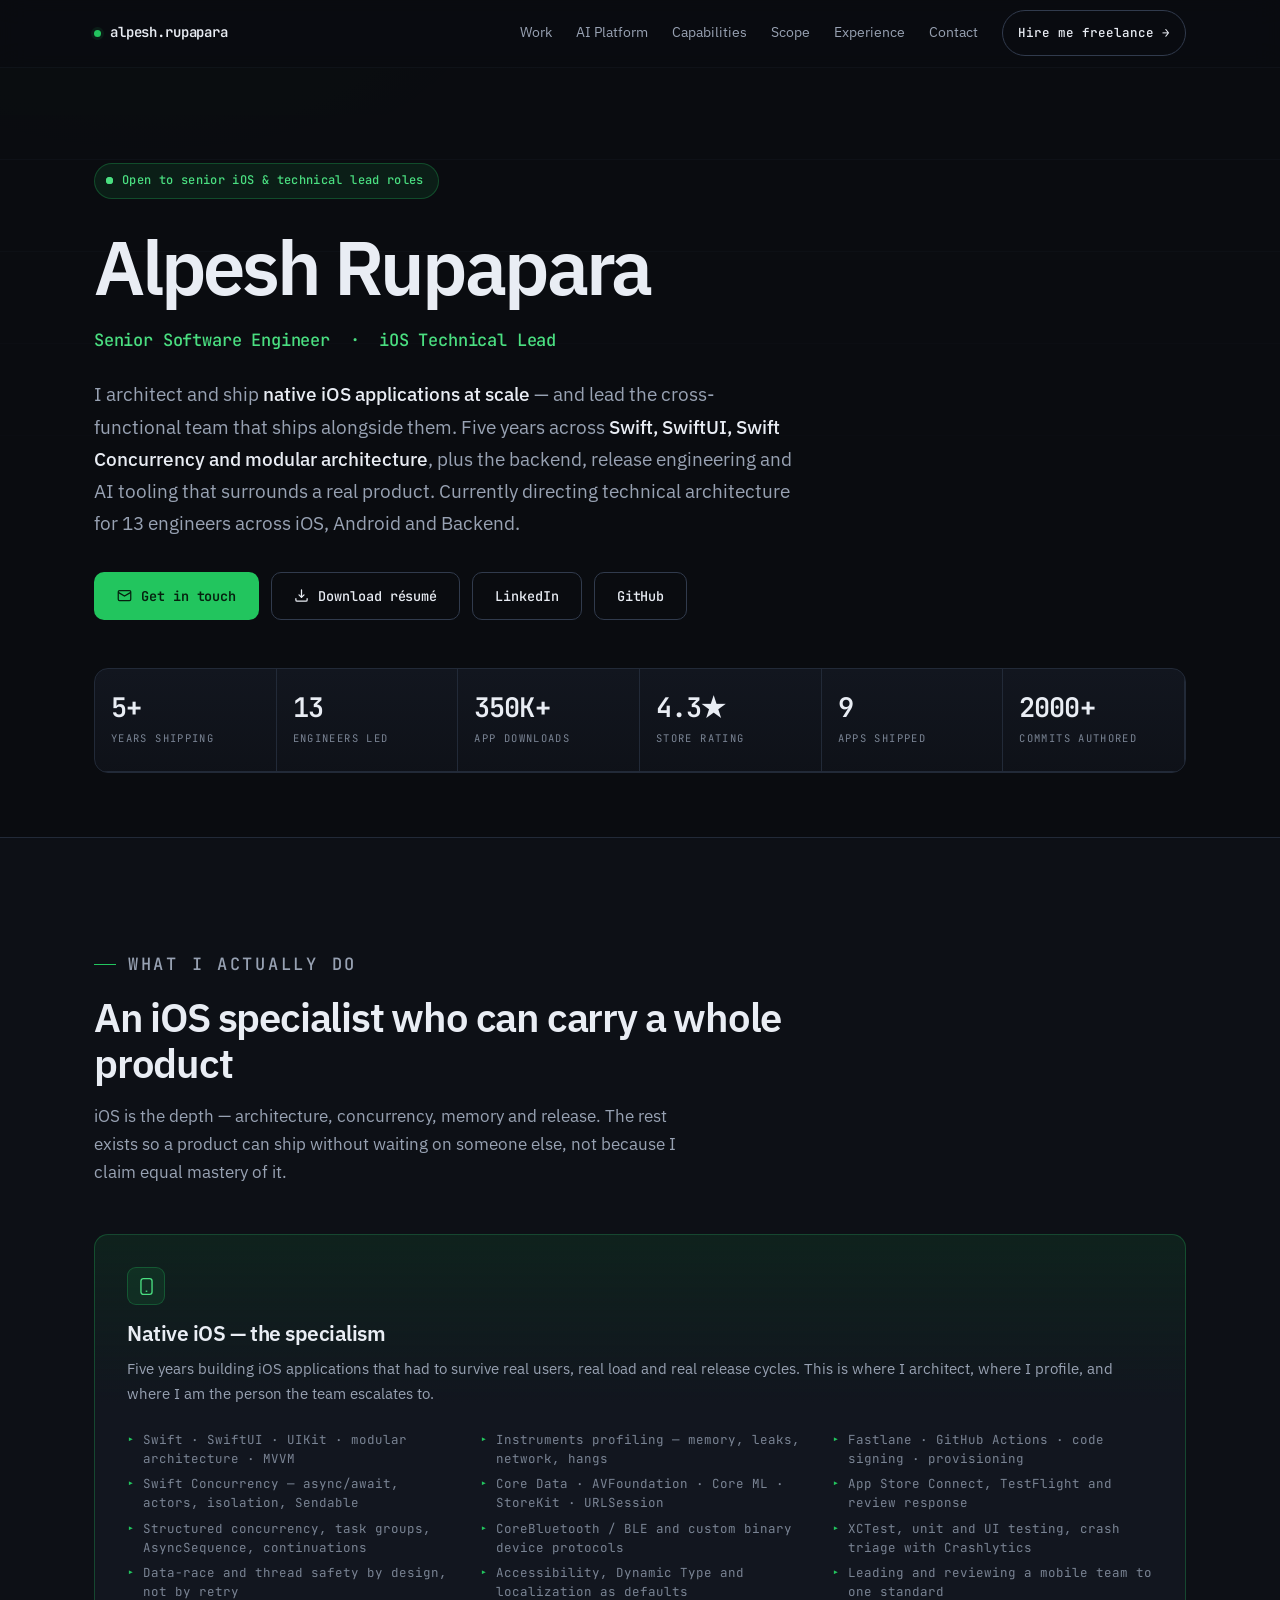
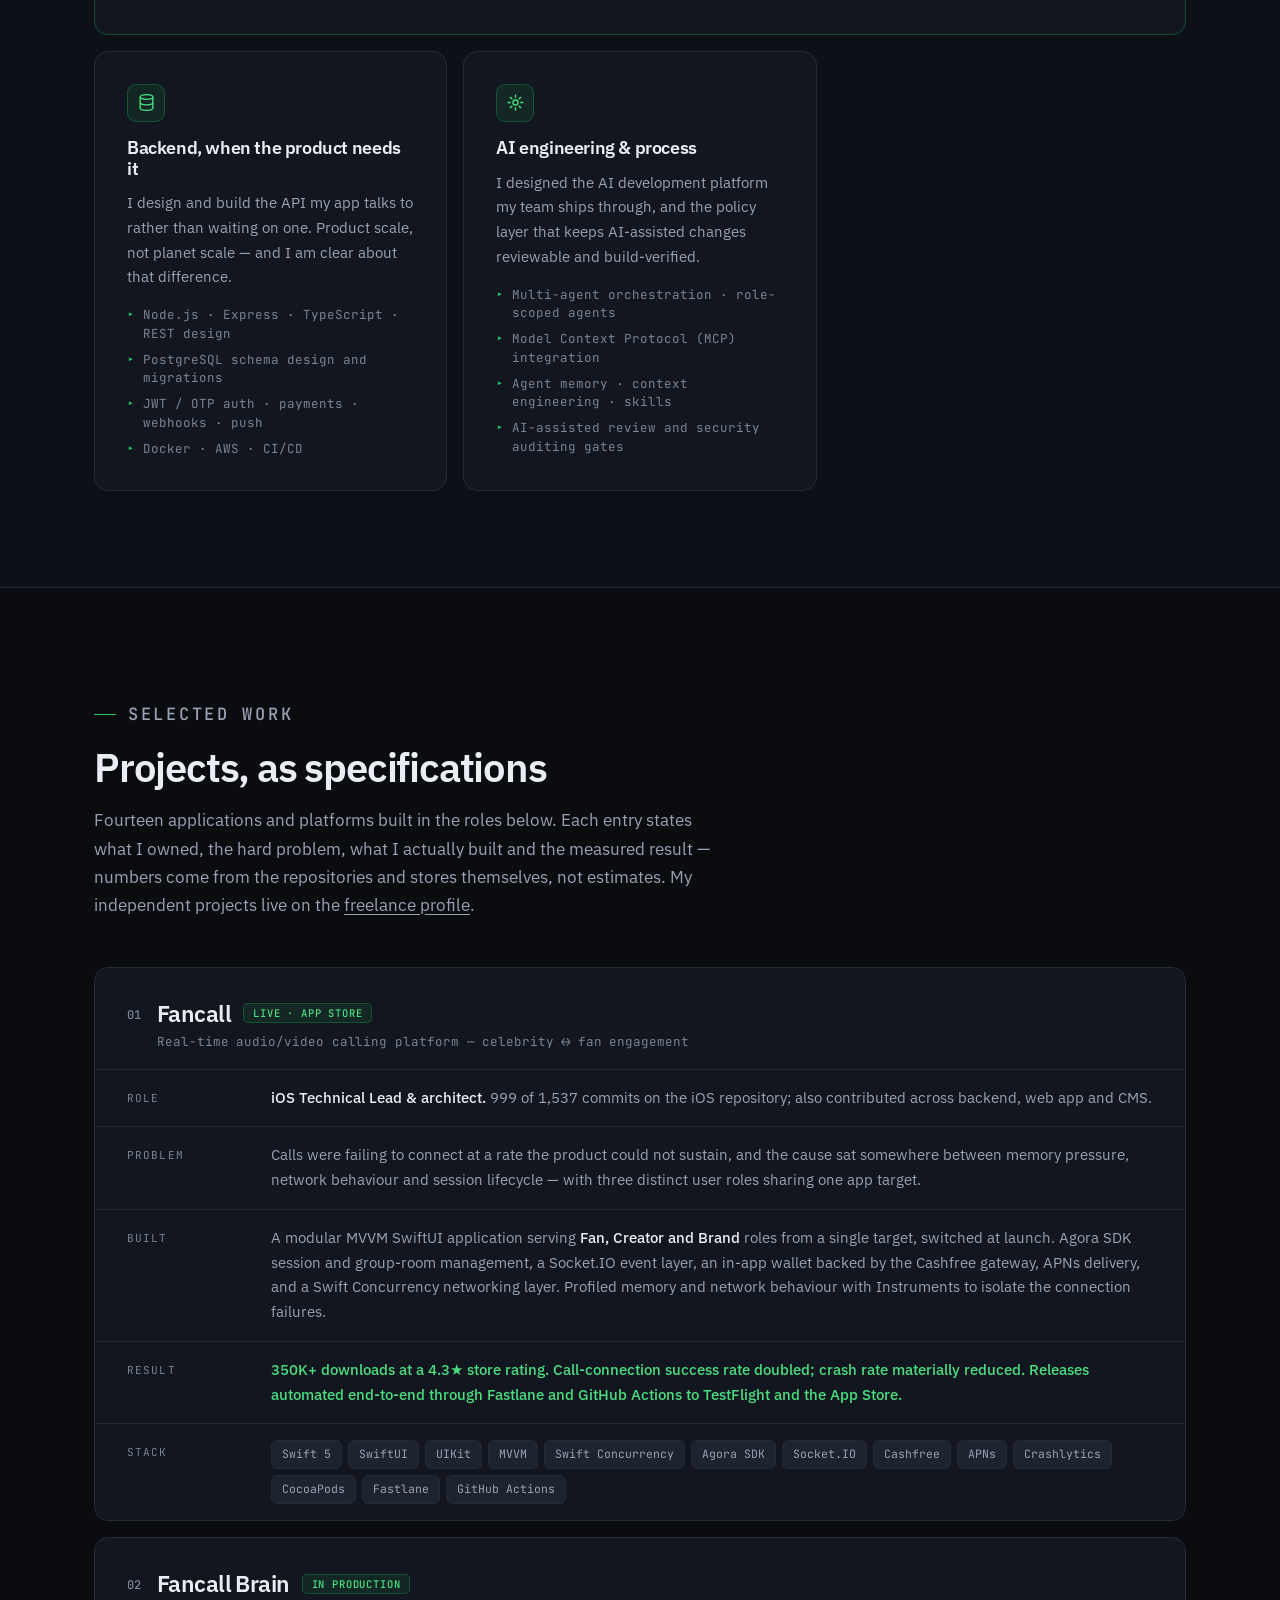
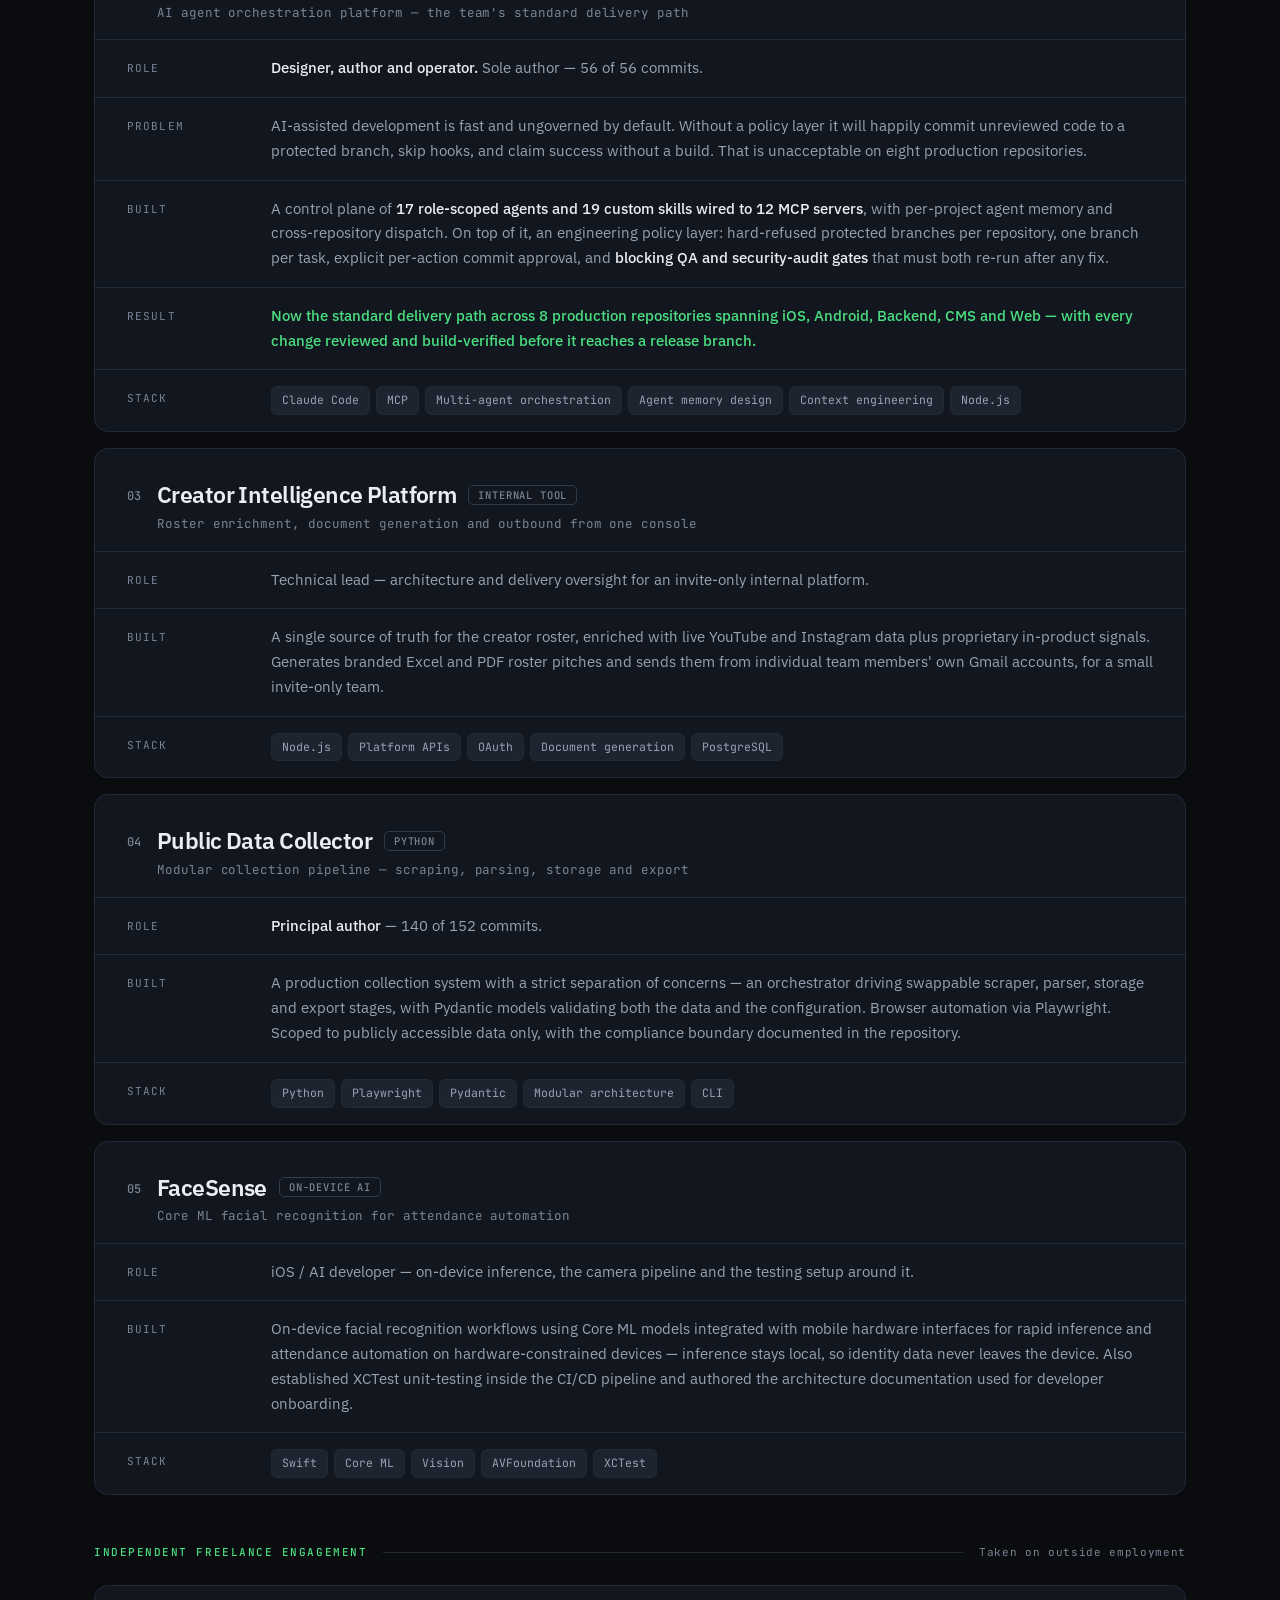
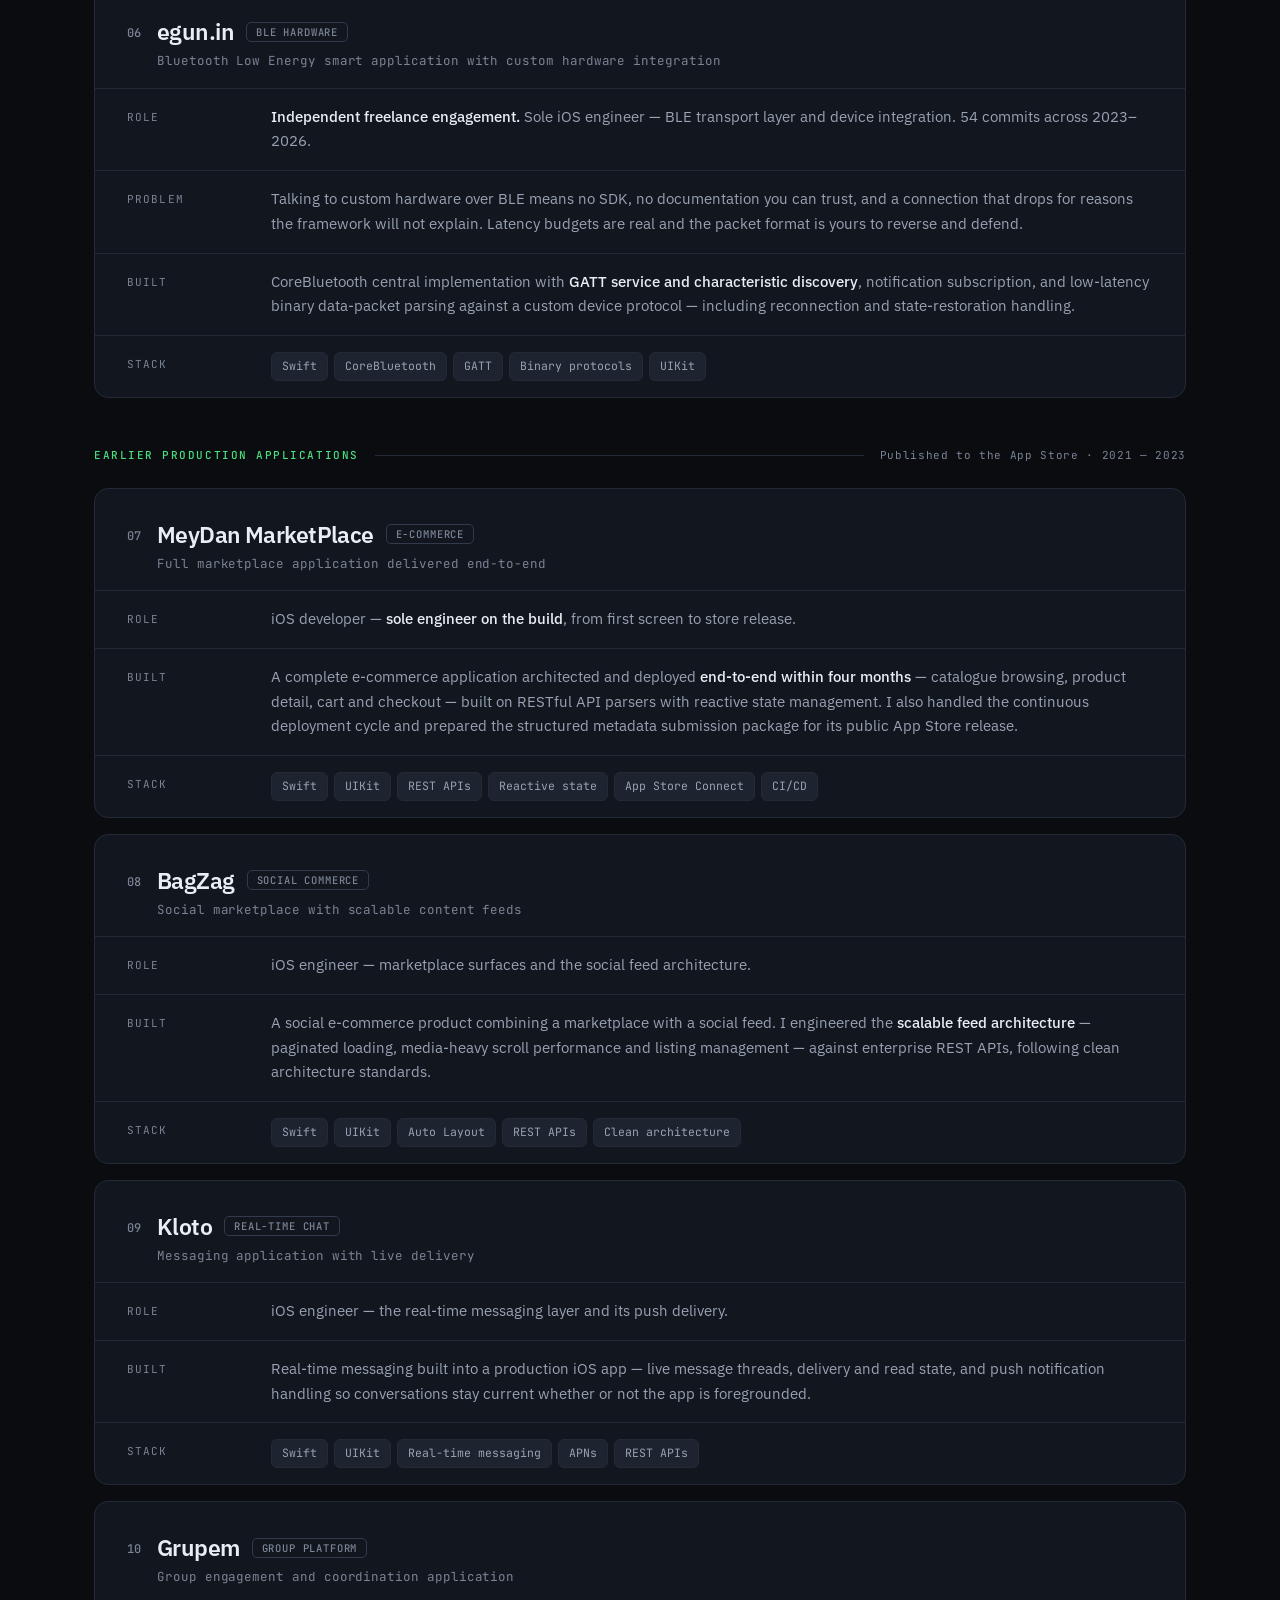
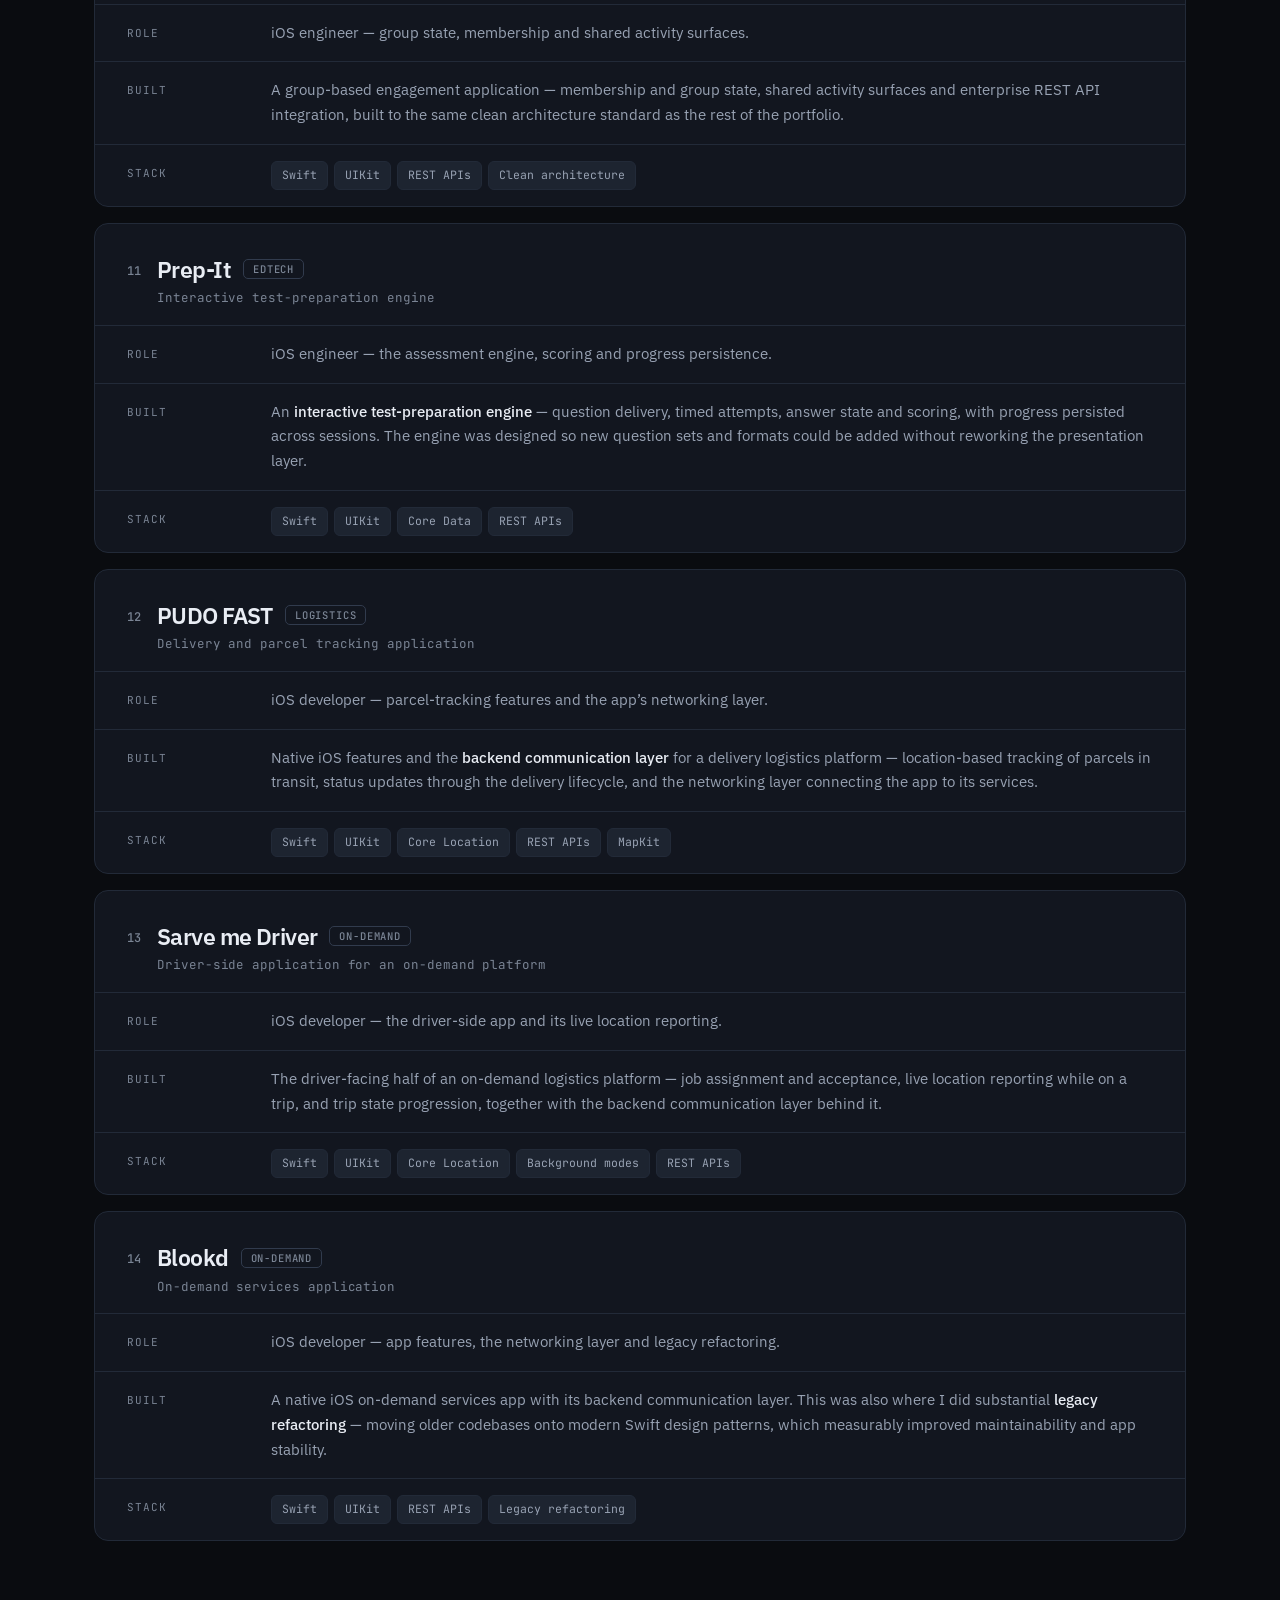
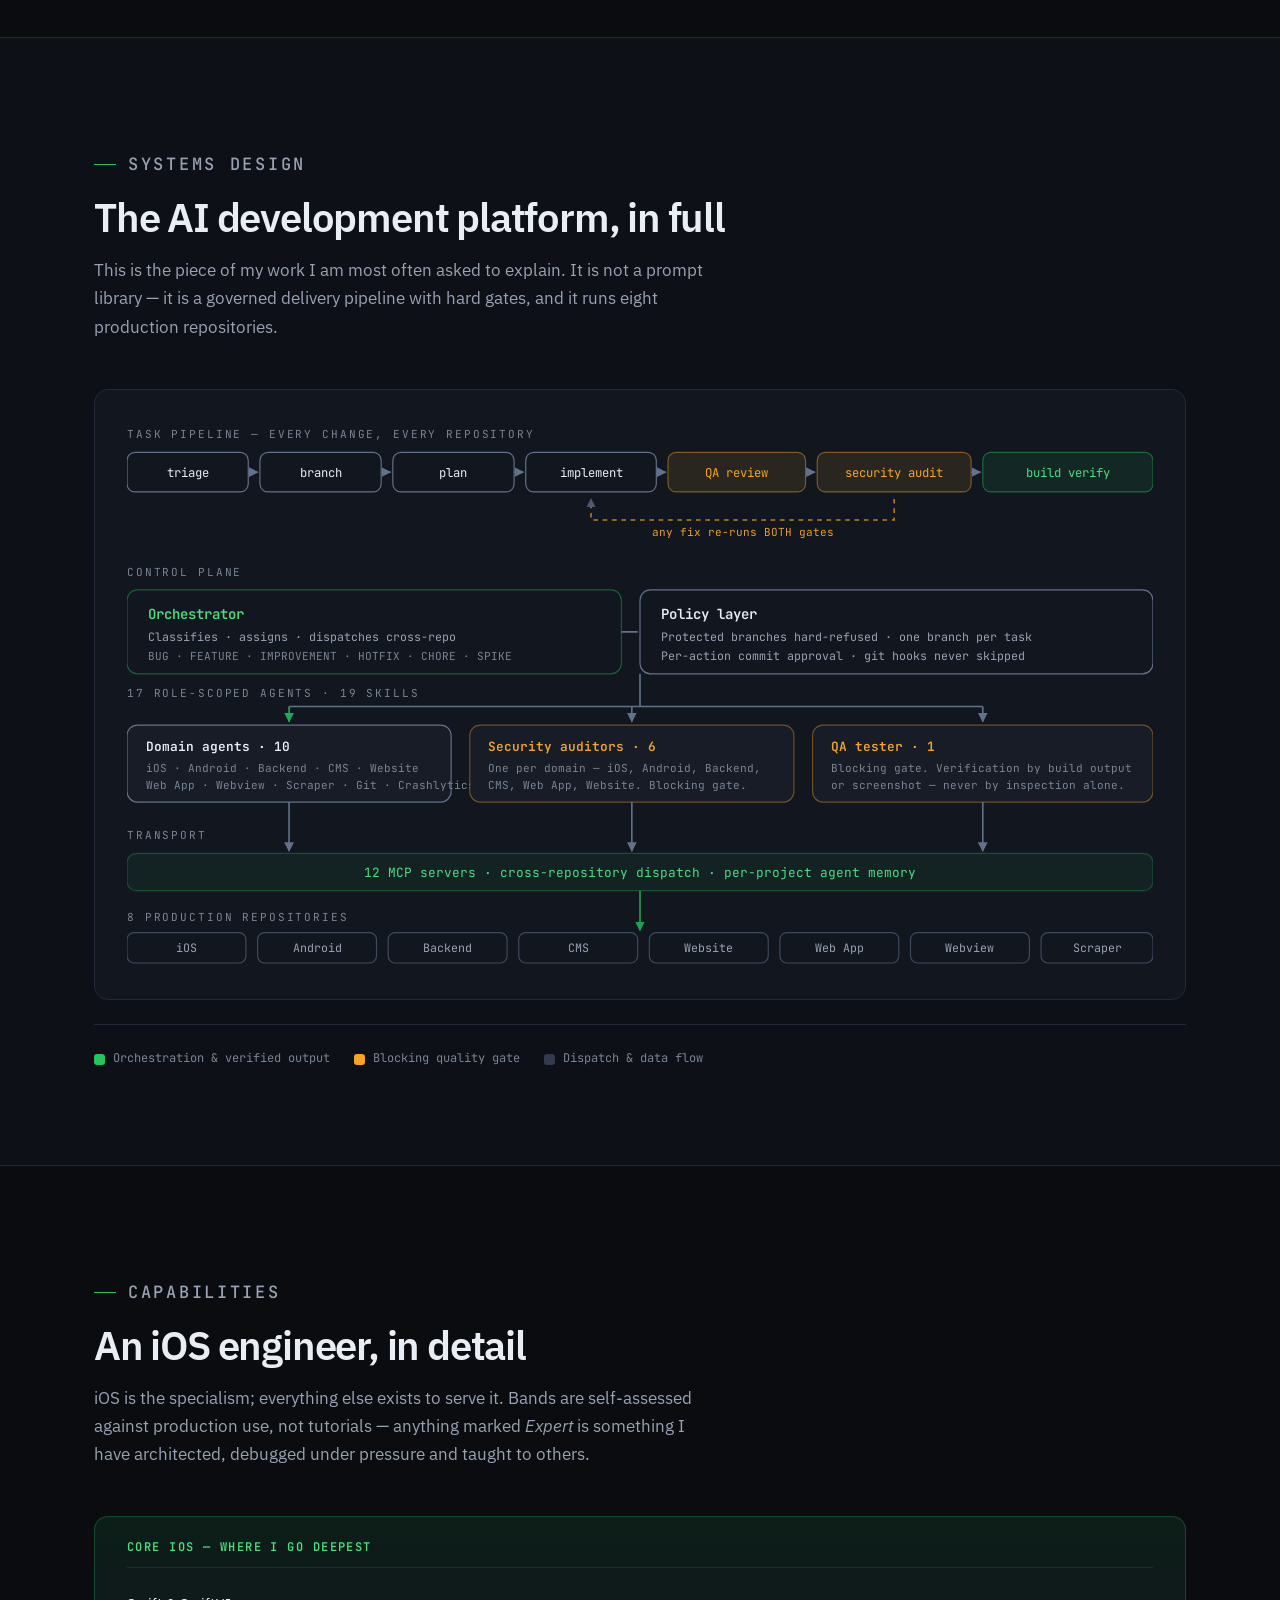
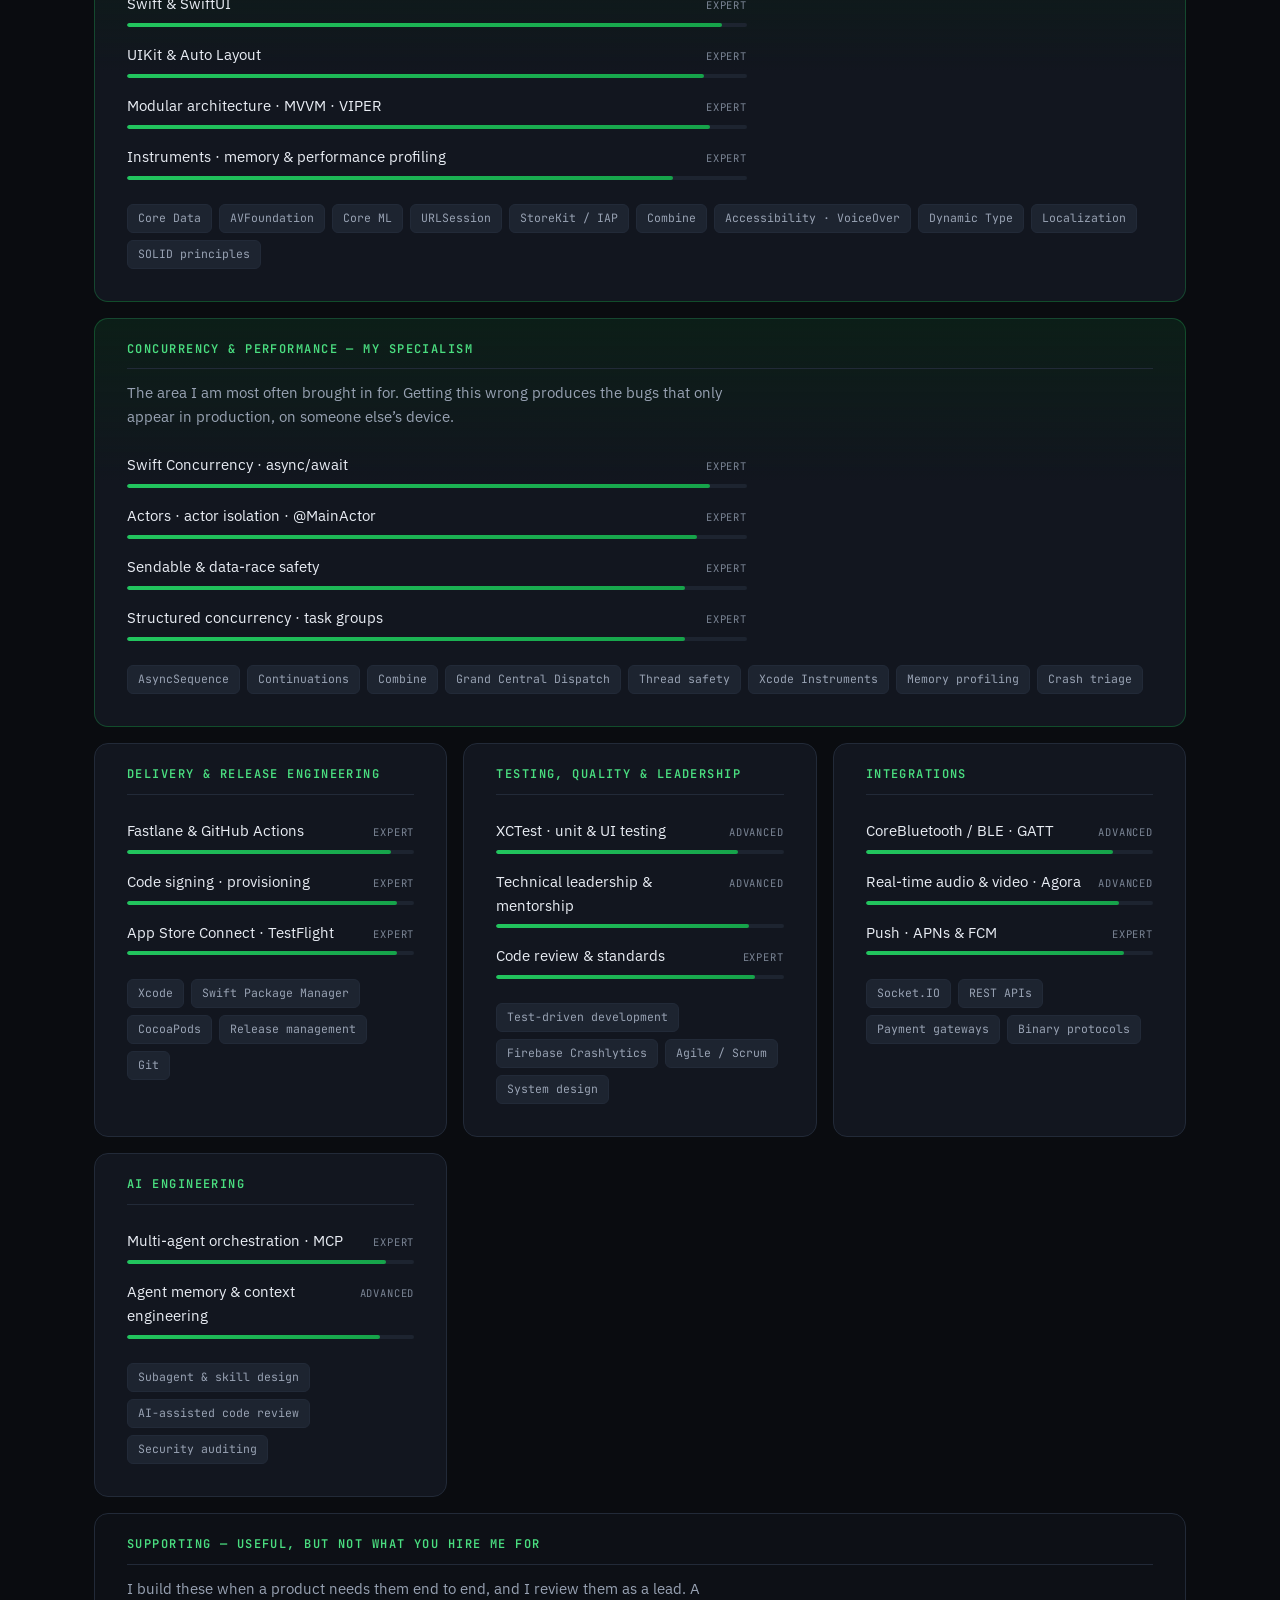
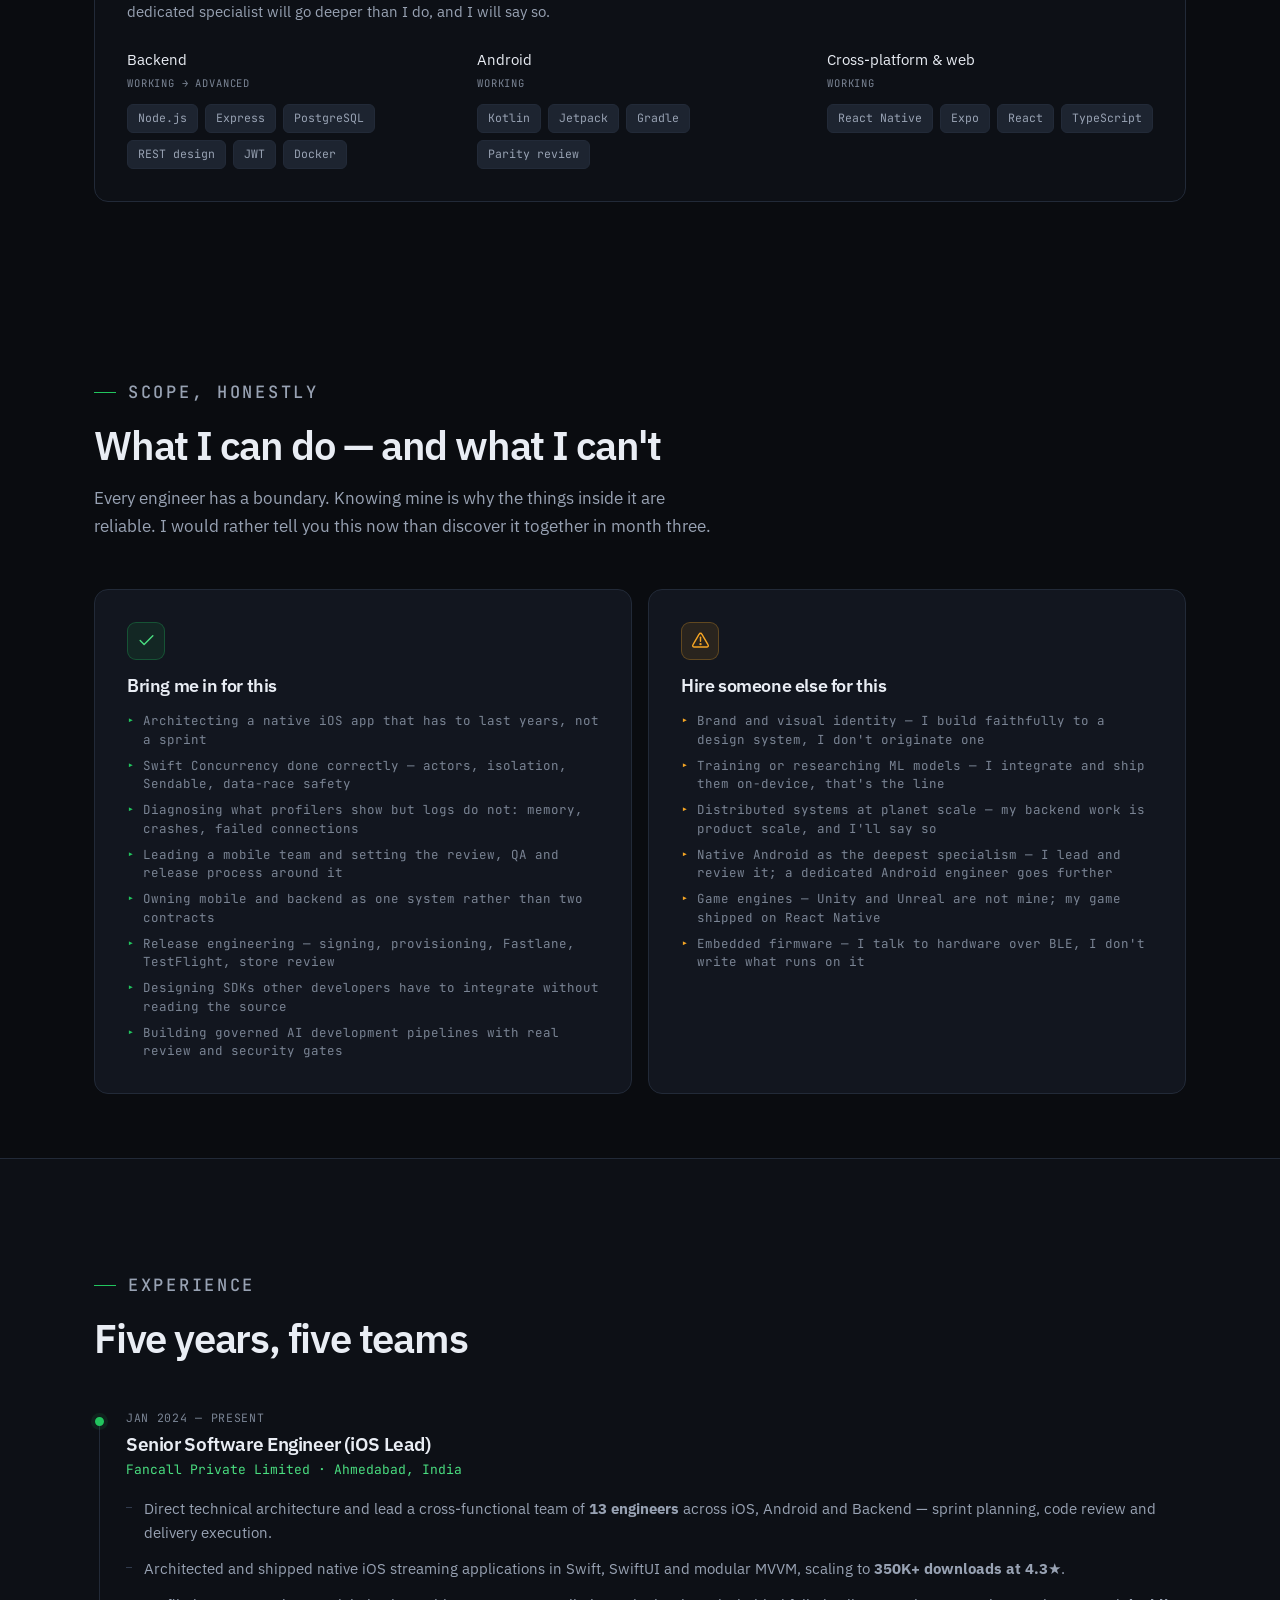
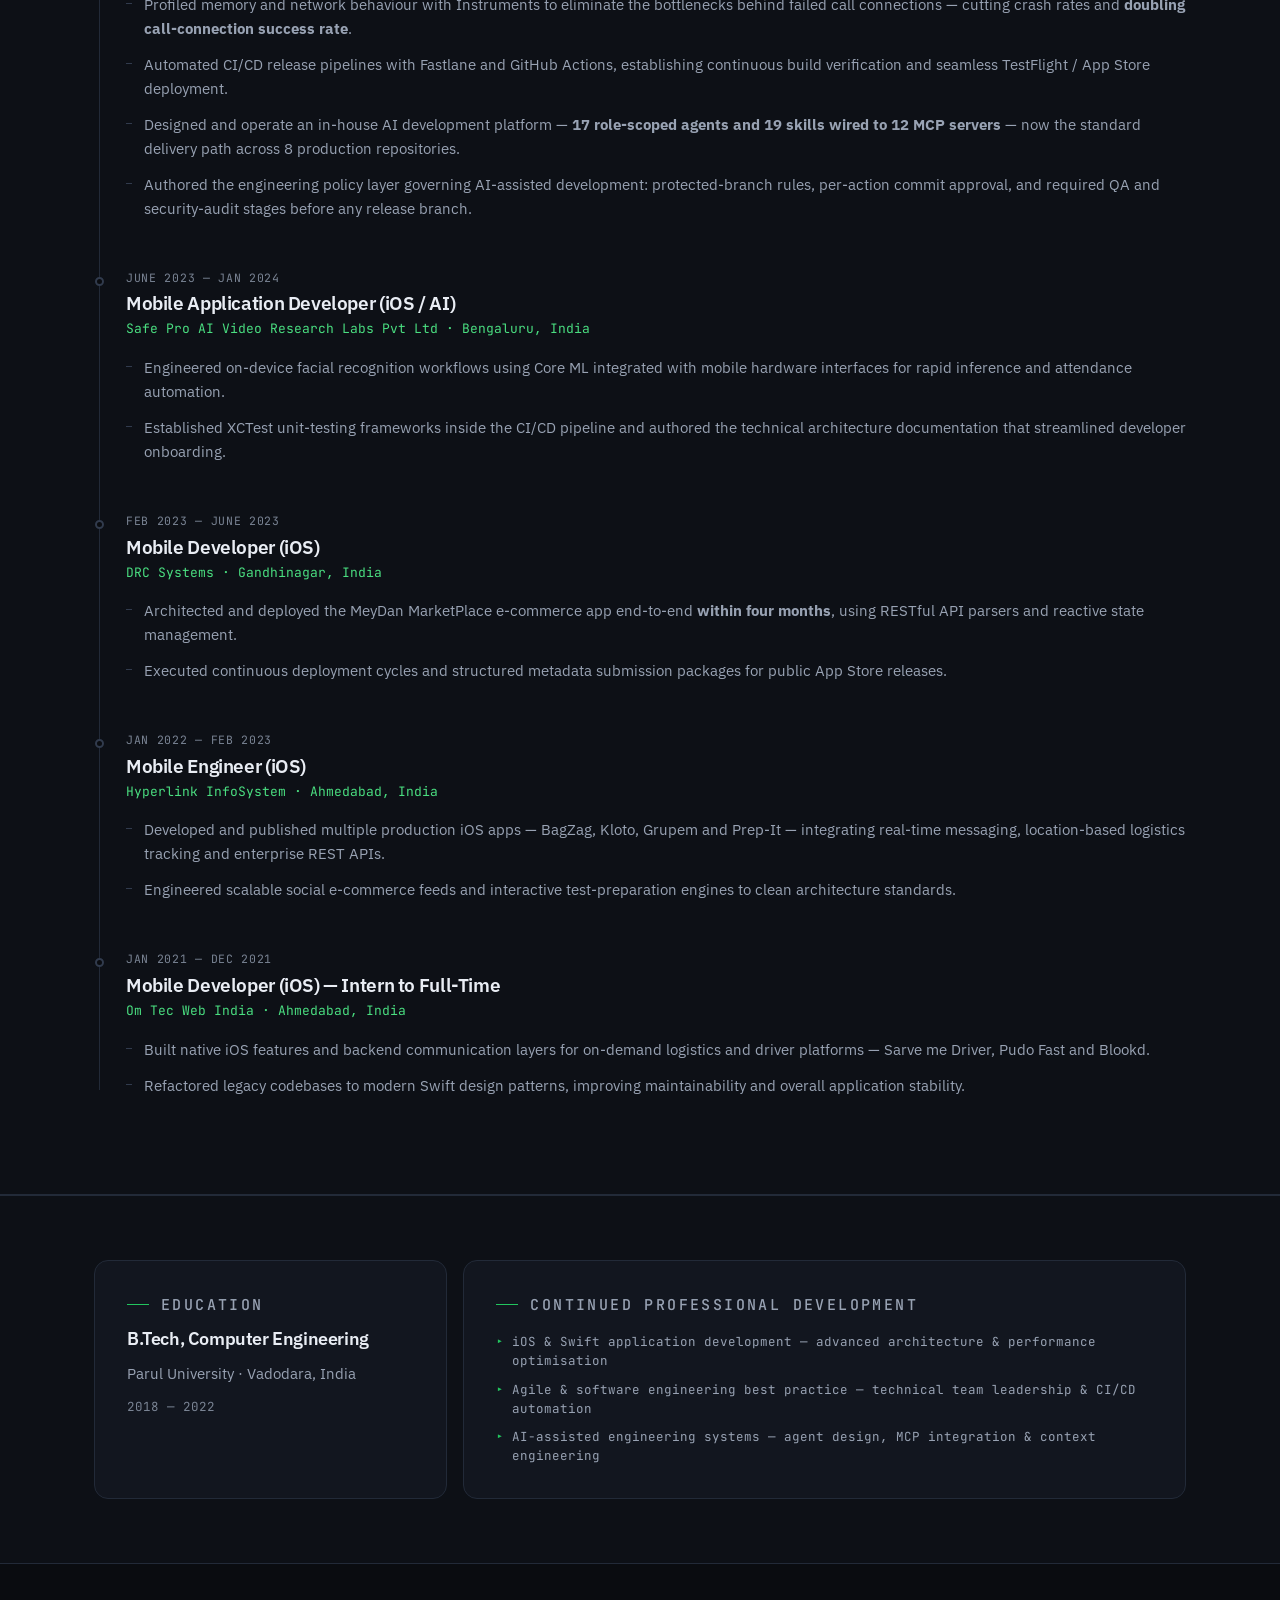
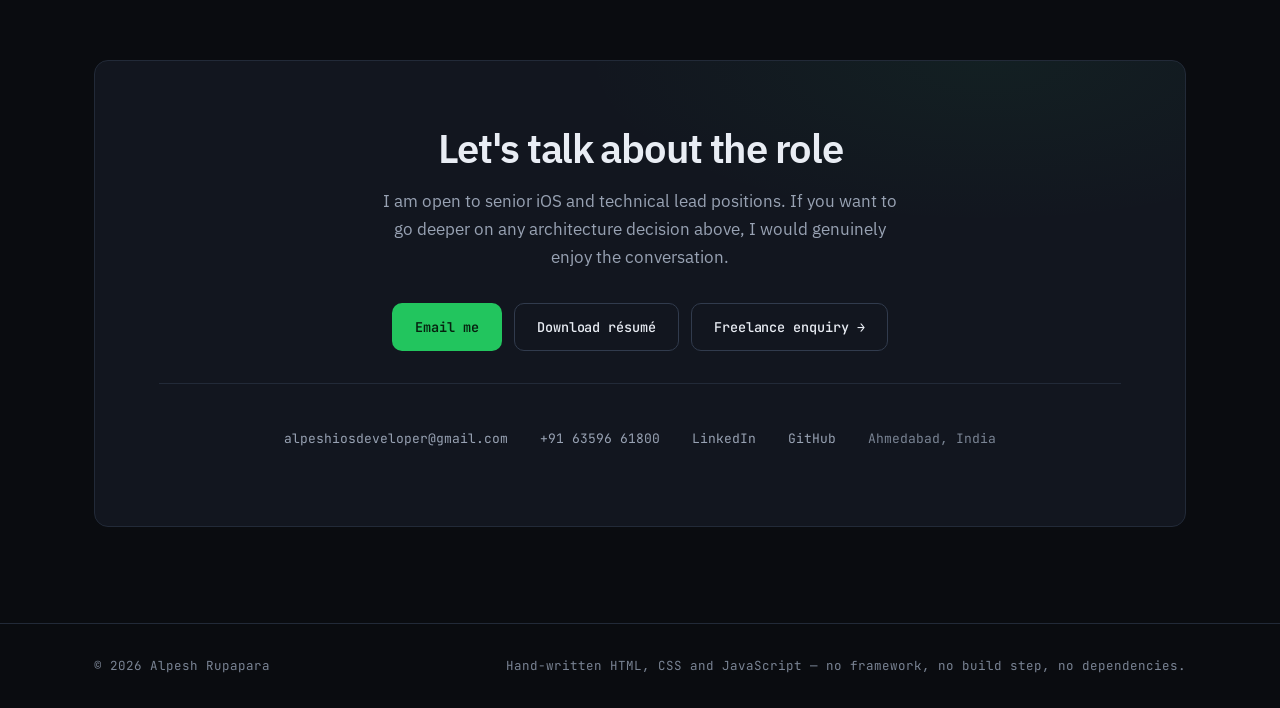
==== index.html @ 19d70b96 "Reposition both profiles as iOS-specialist, surface concurrency skills The site read as a generalist" ====
<!DOCTYPE html>
<html lang="en">
<head>
<meta charset="utf-8">
<meta name="viewport" content="width=device-width, initial-scale=1">
<title>Alpesh Rupapara — Senior Software Engineer &amp; iOS Technical Lead</title>
<meta name="description" content="Senior Software Engineer and iOS Technical Lead with 5+ years building native iOS at scale. Swift, SwiftUI, Swift Concurrency, MVVM. Leads 13 engineers across iOS, Android and Backend. Architect of a 17-agent AI development platform.">
<meta name="author" content="Alpesh Rupapara">
<link rel="canonical" href="https://alpeshrupapara21.github.io/">

<meta property="og:type" content="profile">
<meta property="og:title" content="Alpesh Rupapara — Senior Software Engineer &amp; iOS Technical Lead">
<meta property="og:description" content="5+ years architecting native iOS at scale. 350K+ downloads, 4.3★. Leads 13 engineers. Built a 17-agent AI development platform now standard across 8 production repositories.">
<meta property="og:url" content="https://alpeshrupapara21.github.io/">
<meta name="twitter:card" content="summary_large_image">

<link rel="icon" href="data:image/svg+xml,<svg xmlns='http://www.w3.org/2000/svg' viewBox='0 0 100 100'><rect width='100' height='100' rx='22' fill='%230A0C10'/><text y='68' x='50' text-anchor='middle' font-size='54' font-family='monospace' font-weight='700' fill='%2322C55E'>A</text></svg>">
<link rel="preconnect" href="https://fonts.googleapis.com">
<link rel="preconnect" href="https://fonts.gstatic.com" crossorigin>
<link rel="stylesheet" href="assets/css/style.css">

<script type="application/ld+json">
{
  "@context": "https://schema.org",
  "@type": "Person",
  "name": "Alpesh Rupapara",
  "jobTitle": "Senior Software Engineer (iOS Technical Lead)",
  "email": "mailto:alpeshiosdeveloper@gmail.com",
  "telephone": "+916359661800",
  "url": "https://alpeshrupapara21.github.io/",
  "address": { "@type": "PostalAddress", "addressLocality": "Ahmedabad", "addressCountry": "India" },
  "sameAs": [
    "https://www.linkedin.com/in/alpesh-rupapara-41047517a",
    "https://github.com/AlpeshRupapara21"
  ],
  "alumniOf": { "@type": "CollegeOrUniversity", "name": "Parul University" },
  "knowsAbout": ["Swift","SwiftUI","UIKit","Swift Concurrency","iOS Architecture","MVVM","Node.js","PostgreSQL","Kotlin","CI/CD","Fastlane","AI Agent Orchestration","Model Context Protocol"]
}
</script>
</head>
<body>
<a class="skip-link" href="#main">Skip to content</a>

<!-- ================= NAV ================= -->
<header class="nav">
  <div class="wrap nav__inner">
    <a class="nav__brand" href="./"><span class="nav__dot" aria-hidden="true"></span>alpesh.rupapara</a>
    <button class="nav__toggle" aria-label="Toggle navigation" aria-expanded="false">
      <svg width="20" height="20" viewBox="0 0 24 24" fill="none" stroke="currentColor" stroke-width="1.8" stroke-linecap="round" aria-hidden="true"><path d="M3 6h18M3 12h18M3 18h18"/></svg>
    </button>
    <nav class="nav__links" aria-label="Primary">
      <a href="#work">Work</a>
      <a href="#platform">AI Platform</a>
      <a href="#skills">Capabilities</a>
      <a href="#scope">Scope</a>
      <a href="#experience">Experience</a>
      <a href="#contact">Contact</a>
      <a class="nav__switch" href="hire/">Hire me freelance →</a>
    </nav>
  </div>
</header>

<main id="main">

<!-- ================= HERO ================= -->
<section class="hero">
  <div class="wrap">
    <p class="pill"><span class="pulse" aria-hidden="true"></span>Open to senior iOS &amp; technical lead roles</p>

    <h1 class="reveal">Alpesh Rupapara</h1>
    <p class="hero__role reveal">Senior Software Engineer&nbsp;&nbsp;·&nbsp;&nbsp;iOS Technical Lead</p>

    <p class="lead hero__lead reveal">
      I architect and ship <span class="hl">native iOS applications at scale</span> — and lead the
      cross-functional team that ships alongside them. Five years across
      <span class="hl">Swift, SwiftUI, Swift Concurrency and modular architecture</span>, plus the backend,
      release engineering and AI tooling that surrounds a real product.
      Currently directing technical architecture for 13 engineers across iOS, Android and Backend.
    </p>

    <div class="btn-row hero__cta reveal">
      <a class="btn btn--primary" href="mailto:alpeshiosdeveloper@gmail.com?subject=Senior%20iOS%20role">
        <svg width="15" height="15" viewBox="0 0 24 24" fill="none" stroke="currentColor" stroke-width="2" aria-hidden="true"><rect x="2" y="4" width="20" height="16" rx="2"/><path d="m2 7 10 6 10-6"/></svg>
        Get in touch
      </a>
      <a class="btn btn--ghost" href="assets/Alpesh_Rupapara_Resume.pdf" download>
        <svg width="15" height="15" viewBox="0 0 24 24" fill="none" stroke="currentColor" stroke-width="2" stroke-linecap="round" aria-hidden="true"><path d="M12 3v12m0 0 4-4m-4 4-4-4M3 17v2a2 2 0 0 0 2 2h14a2 2 0 0 0 2-2v-2"/></svg>
        Download résumé
      </a>
      <a class="btn btn--ghost" href="https://www.linkedin.com/in/alpesh-rupapara-41047517a" target="_blank" rel="noopener">LinkedIn</a>
      <a class="btn btn--ghost" href="https://github.com/AlpeshRupapara21" target="_blank" rel="noopener">GitHub</a>
    </div>

    <div class="readout reveal" role="list" aria-label="Career metrics">
      <div class="readout__cell" role="listitem">
        <span class="readout__val"><span data-count="5" data-suffix="+">5+</span></span>
        <span class="readout__key">Years shipping</span>
      </div>
      <div class="readout__cell" role="listitem">
        <span class="readout__val"><span data-count="13">13</span></span>
        <span class="readout__key">Engineers led</span>
      </div>
      <div class="readout__cell" role="listitem">
        <span class="readout__val"><span data-count="350" data-suffix="K+">350K+</span></span>
        <span class="readout__key">App downloads</span>
      </div>
      <div class="readout__cell" role="listitem">
        <span class="readout__val"><span data-count="4.3" data-decimals="1" data-suffix="★">4.3★</span></span>
        <span class="readout__key">Store rating</span>
      </div>
      <div class="readout__cell" role="listitem">
        <span class="readout__val"><span data-count="9">9</span></span>
        <span class="readout__key">Apps shipped</span>
      </div>
      <div class="readout__cell" role="listitem">
        <span class="readout__val"><span data-count="2000" data-suffix="+">2000+</span></span>
        <span class="readout__key">Commits authored</span>
      </div>
    </div>
  </div>
</section>

<!-- ================= DISCIPLINES ================= -->
<section class="section section--alt" id="disciplines">
  <div class="wrap">
    <div class="section-head reveal">
      <p class="eyebrow">What I actually do</p>
      <h2>An iOS specialist who can carry a whole product</h2>
      <p>iOS is the depth — architecture, concurrency, memory and release. The rest exists so a product
         can ship without waiting on someone else, not because I claim equal mastery of it.</p>
    </div>

    <div class="disciplines">
      <article class="disc disc--primary reveal" style="grid-column:1/-1">
        <div class="disc__icon" aria-hidden="true">
          <svg width="19" height="19" viewBox="0 0 24 24" fill="none" stroke="currentColor" stroke-width="1.7"><rect x="5" y="2" width="14" height="20" rx="3"/><path d="M11 18h2"/></svg>
        </div>
        <h3>Native iOS &mdash; the specialism</h3>
        <p>Five years building iOS applications that had to survive real users, real load and real
           release cycles. This is where I architect, where I profile, and where I am the person the
           team escalates to.</p>
        <div class="disc__cols">
          <ul class="disc__list">
            <li>Swift &middot; SwiftUI &middot; UIKit &middot; modular architecture &middot; MVVM</li>
            <li>Swift Concurrency &mdash; async/await, actors, isolation, Sendable</li>
            <li>Structured concurrency, task groups, AsyncSequence, continuations</li>
            <li>Data-race and thread safety by design, not by retry</li>
          </ul>
          <ul class="disc__list">
            <li>Instruments profiling &mdash; memory, leaks, network, hangs</li>
            <li>Core Data &middot; AVFoundation &middot; Core ML &middot; StoreKit &middot; URLSession</li>
            <li>CoreBluetooth / BLE and custom binary device protocols</li>
            <li>Accessibility, Dynamic Type and localization as defaults</li>
          </ul>
          <ul class="disc__list">
            <li>Fastlane &middot; GitHub Actions &middot; code signing &middot; provisioning</li>
            <li>App Store Connect, TestFlight and review response</li>
            <li>XCTest, unit and UI testing, crash triage with Crashlytics</li>
            <li>Leading and reviewing a mobile team to one standard</li>
          </ul>
        </div>
      </article>

      <article class="disc reveal">
        <div class="disc__icon" aria-hidden="true">
          <svg width="19" height="19" viewBox="0 0 24 24" fill="none" stroke="currentColor" stroke-width="1.7"><ellipse cx="12" cy="5" rx="8" ry="3"/><path d="M4 5v14c0 1.7 3.6 3 8 3s8-1.3 8-3V5"/><path d="M4 12c0 1.7 3.6 3 8 3s8-1.3 8-3"/></svg>
        </div>
        <h3>Backend, when the product needs it</h3>
        <p>I design and build the API my app talks to rather than waiting on one. Product scale, not
           planet scale &mdash; and I am clear about that difference.</p>
        <ul class="disc__list">
          <li>Node.js &middot; Express &middot; TypeScript &middot; REST design</li>
          <li>PostgreSQL schema design and migrations</li>
          <li>JWT / OTP auth &middot; payments &middot; webhooks &middot; push</li>
          <li>Docker &middot; AWS &middot; CI/CD</li>
        </ul>
      </article>

      <article class="disc reveal">
        <div class="disc__icon" aria-hidden="true">
          <svg width="19" height="19" viewBox="0 0 24 24" fill="none" stroke="currentColor" stroke-width="1.7"><path d="M12 2v4m0 12v4M2 12h4m12 0h4M5 5l3 3m8 8 3 3m0-14-3 3m-8 8-3 3"/><circle cx="12" cy="12" r="3.2"/></svg>
        </div>
        <h3>AI engineering &amp; process</h3>
        <p>I designed the AI development platform my team ships through, and the policy layer that keeps
           AI-assisted changes reviewable and build-verified.</p>
        <ul class="disc__list">
          <li>Multi-agent orchestration &middot; role-scoped agents</li>
          <li>Model Context Protocol (MCP) integration</li>
          <li>Agent memory &middot; context engineering &middot; skills</li>
          <li>AI-assisted review and security auditing gates</li>
        </ul>
      </article>
    </div>
  </div>
</section>

<!-- ================= SELECTED WORK ================= -->
<section class="section" id="work">
  <div class="wrap">
    <div class="section-head reveal">
      <p class="eyebrow">Selected work</p>
      <h2>Projects, as specifications</h2>
      <p>Fourteen applications and platforms built in the roles below. Each entry states what I owned,
         the hard problem, what I actually built and the measured result — numbers come from the
         repositories and stores themselves, not estimates. My independent projects live on the
         <a href="hire/">freelance profile</a>.</p>
    </div>

    <div class="projects">
      <article class="proj reveal">
        <div class="proj__head">
          <span class="proj__idx mono">01</span>
          <div class="proj__title">
            <h3>Fancall <span class="tag tag--live">Live · App Store</span></h3>
            <p class="proj__sub">Real-time audio/video calling platform — celebrity ↔ fan engagement</p>
          </div>
        </div>
        <div class="spec">
          <div class="spec__k">Role</div>
          <div class="spec__v"><strong>iOS Technical Lead &amp; architect.</strong> 999 of 1,537 commits on the iOS repository; also contributed across backend, web app and CMS.</div>
        </div>
        <div class="spec">
          <div class="spec__k">Problem</div>
          <div class="spec__v">Calls were failing to connect at a rate the product could not sustain, and the cause sat somewhere between memory pressure, network behaviour and session lifecycle — with three distinct user roles sharing one app target.</div>
        </div>
        <div class="spec">
          <div class="spec__k">Built</div>
          <div class="spec__v">A modular MVVM SwiftUI application serving <strong>Fan, Creator and Brand</strong> roles from a single target, switched at launch. Agora SDK session and group-room management, a Socket.IO event layer, an in-app wallet backed by the Cashfree gateway, APNs delivery, and a Swift Concurrency networking layer. Profiled memory and network behaviour with Instruments to isolate the connection failures.</div>
        </div>
        <div class="spec spec--result">
          <div class="spec__k">Result</div>
          <div class="spec__v">350K+ downloads at a 4.3★ store rating. Call-connection success rate doubled; crash rate materially reduced. Releases automated end-to-end through Fastlane and GitHub Actions to TestFlight and the App Store.</div>
        </div>
        <div class="spec">
          <div class="spec__k">Stack</div>
          <div class="spec__v"><div class="chips">
            <span class="chip">Swift 5</span><span class="chip">SwiftUI</span><span class="chip">UIKit</span><span class="chip">MVVM</span>
            <span class="chip">Swift Concurrency</span><span class="chip">Agora SDK</span><span class="chip">Socket.IO</span>
            <span class="chip">Cashfree</span><span class="chip">APNs</span><span class="chip">Crashlytics</span>
            <span class="chip">CocoaPods</span><span class="chip">Fastlane</span><span class="chip">GitHub Actions</span>
          </div></div>
        </div>
      </article>
      <article class="proj reveal">
        <div class="proj__head">
          <span class="proj__idx mono">02</span>
          <div class="proj__title">
            <h3>Fancall Brain <span class="tag tag--live">In production</span></h3>
            <p class="proj__sub">AI agent orchestration platform — the team's standard delivery path</p>
          </div>
        </div>
        <div class="spec">
          <div class="spec__k">Role</div>
          <div class="spec__v"><strong>Designer, author and operator.</strong> Sole author — 56 of 56 commits.</div>
        </div>
        <div class="spec">
          <div class="spec__k">Problem</div>
          <div class="spec__v">AI-assisted development is fast and ungoverned by default. Without a policy layer it will happily commit unreviewed code to a protected branch, skip hooks, and claim success without a build. That is unacceptable on eight production repositories.</div>
        </div>
        <div class="spec">
          <div class="spec__k">Built</div>
          <div class="spec__v">A control plane of <strong>17 role-scoped agents and 19 custom skills wired to 12 MCP servers</strong>, with per-project agent memory and cross-repository dispatch. On top of it, an engineering policy layer: hard-refused protected branches per repository, one branch per task, explicit per-action commit approval, and <strong>blocking QA and security-audit gates</strong> that must both re-run after any fix.</div>
        </div>
        <div class="spec spec--result">
          <div class="spec__k">Result</div>
          <div class="spec__v">Now the standard delivery path across 8 production repositories spanning iOS, Android, Backend, CMS and Web — with every change reviewed and build-verified before it reaches a release branch.</div>
        </div>
        <div class="spec">
          <div class="spec__k">Stack</div>
          <div class="spec__v"><div class="chips">
            <span class="chip">Claude Code</span><span class="chip">MCP</span><span class="chip">Multi-agent orchestration</span>
            <span class="chip">Agent memory design</span><span class="chip">Context engineering</span><span class="chip">Node.js</span>
          </div></div>
        </div>
      </article>
      <article class="proj reveal">
        <div class="proj__head">
          <span class="proj__idx mono">03</span>
          <div class="proj__title">
            <h3>Creator Intelligence Platform <span class="tag">Internal tool</span></h3>
            <p class="proj__sub">Roster enrichment, document generation and outbound from one console</p>
          </div>
        </div>
        <div class="spec">
          <div class="spec__k">Role</div>
          <div class="spec__v">Technical lead — architecture and delivery oversight for an invite-only internal platform.</div>
        </div>
        <div class="spec">
          <div class="spec__k">Built</div>
          <div class="spec__v">A single source of truth for the creator roster, enriched with live YouTube and Instagram data plus proprietary in-product signals. Generates branded Excel and PDF roster pitches and sends them from individual team members' own Gmail accounts, for a small invite-only team.</div>
        </div>
        <div class="spec">
          <div class="spec__k">Stack</div>
          <div class="spec__v"><div class="chips">
            <span class="chip">Node.js</span><span class="chip">Platform APIs</span><span class="chip">OAuth</span><span class="chip">Document generation</span><span class="chip">PostgreSQL</span>
          </div></div>
        </div>
      </article>
      <article class="proj reveal">
        <div class="proj__head">
          <span class="proj__idx mono">04</span>
          <div class="proj__title">
            <h3>Public Data Collector <span class="tag">Python</span></h3>
            <p class="proj__sub">Modular collection pipeline — scraping, parsing, storage and export</p>
          </div>
        </div>
        <div class="spec">
          <div class="spec__k">Role</div>
          <div class="spec__v"><strong>Principal author</strong> — 140 of 152 commits.</div>
        </div>
        <div class="spec">
          <div class="spec__k">Built</div>
          <div class="spec__v">A production collection system with a strict separation of concerns — an orchestrator driving swappable scraper, parser, storage and export stages, with Pydantic models validating both the data and the configuration. Browser automation via Playwright. Scoped to publicly accessible data only, with the compliance boundary documented in the repository.</div>
        </div>
        <div class="spec">
          <div class="spec__k">Stack</div>
          <div class="spec__v"><div class="chips">
            <span class="chip">Python</span><span class="chip">Playwright</span><span class="chip">Pydantic</span><span class="chip">Modular architecture</span><span class="chip">CLI</span>
          </div></div>
        </div>
      </article>
      <article class="proj reveal">
        <div class="proj__head">
          <span class="proj__idx mono">05</span>
          <div class="proj__title">
            <h3>FaceSense <span class="tag">On-device AI</span></h3>
            <p class="proj__sub">Core ML facial recognition for attendance automation</p>
          </div>
        </div>
        <div class="spec">
          <div class="spec__k">Role</div>
          <div class="spec__v">iOS / AI developer — on-device inference, the camera pipeline and the testing setup around it.</div>
        </div>
        <div class="spec">
          <div class="spec__k">Built</div>
          <div class="spec__v">On-device facial recognition workflows using Core ML models integrated with mobile hardware interfaces for rapid inference and attendance automation on hardware-constrained devices — inference stays local, so identity data never leaves the device. Also established XCTest unit-testing inside the CI/CD pipeline and authored the architecture documentation used for developer onboarding.</div>
        </div>
        <div class="spec">
          <div class="spec__k">Stack</div>
          <div class="spec__v"><div class="chips">
            <span class="chip">Swift</span><span class="chip">Core ML</span><span class="chip">Vision</span><span class="chip">AVFoundation</span><span class="chip">XCTest</span>
      </div>
    
      </article>

      <div class="proj-group reveal">
        <span class="proj-group__label">Independent freelance engagement</span>
        <span class="proj-group__rule" aria-hidden="true"></span>
        <span class="proj-group__note">Taken on outside employment</span>
      </div>
      <article class="proj reveal">
        <div class="proj__head">
          <span class="proj__idx mono">06</span>
          <div class="proj__title">
            <h3>egun.in <span class="tag">BLE hardware</span></h3>
            <p class="proj__sub">Bluetooth Low Energy smart application with custom hardware integration</p>
          </div>
        </div>
        <div class="spec">
          <div class="spec__k">Role</div>
          <div class="spec__v"><strong>Independent freelance engagement.</strong> Sole iOS engineer — BLE transport layer and device integration. 54 commits across 2023&ndash;2026.</div>
        </div>
        <div class="spec">
          <div class="spec__k">Problem</div>
          <div class="spec__v">Talking to custom hardware over BLE means no SDK, no documentation you can trust, and a connection that drops for reasons the framework will not explain. Latency budgets are real and the packet format is yours to reverse and defend.</div>
        </div>
        <div class="spec">
          <div class="spec__k">Built</div>
          <div class="spec__v">CoreBluetooth central implementation with <strong>GATT service and characteristic discovery</strong>, notification subscription, and low-latency binary data-packet parsing against a custom device protocol — including reconnection and state-restoration handling.</div>
        </div>
        <div class="spec">
          <div class="spec__k">Stack</div>
          <div class="spec__v"><div class="chips">
            <span class="chip">Swift</span><span class="chip">CoreBluetooth</span><span class="chip">GATT</span><span class="chip">Binary protocols</span><span class="chip">UIKit</span>
          </div></div>
        </div>
      </article>

      <div class="proj-group reveal">
        <span class="proj-group__label">Earlier production applications</span>
        <span class="proj-group__rule" aria-hidden="true"></span>
        <span class="proj-group__note">Published to the App Store &middot; 2021 &mdash; 2023</span>
      </div>
      <article class="proj reveal">
        <div class="proj__head">
          <span class="proj__idx mono">07</span>
          <div class="proj__title">
            <h3>MeyDan MarketPlace <span class="tag">E-commerce</span></h3>
            <p class="proj__sub">Full marketplace application delivered end-to-end</p>
          </div>
        </div>
        <div class="spec">
          <div class="spec__k">Role</div>
          <div class="spec__v">iOS developer — <strong>sole engineer on the build</strong>, from first screen to store release.</div>
        </div>
        <div class="spec">
          <div class="spec__k">Built</div>
          <div class="spec__v">A complete e-commerce application architected and deployed <strong>end-to-end within four months</strong> — catalogue browsing, product detail, cart and checkout — built on RESTful API parsers with reactive state management. I also handled the continuous deployment cycle and prepared the structured metadata submission package for its public App Store release.</div>
        </div>
        <div class="spec">
          <div class="spec__k">Stack</div>
          <div class="spec__v"><div class="chips"><span class="chip">Swift</span><span class="chip">UIKit</span><span class="chip">REST APIs</span><span class="chip">Reactive state</span><span class="chip">App Store Connect</span><span class="chip">CI/CD</span></div></div>
        </div>
      </article>
      <article class="proj reveal">
        <div class="proj__head">
          <span class="proj__idx mono">08</span>
          <div class="proj__title">
            <h3>BagZag <span class="tag">Social commerce</span></h3>
            <p class="proj__sub">Social marketplace with scalable content feeds</p>
          </div>
        </div>
        <div class="spec">
          <div class="spec__k">Role</div>
          <div class="spec__v">iOS engineer — marketplace surfaces and the social feed architecture.</div>
        </div>
        <div class="spec">
          <div class="spec__k">Built</div>
          <div class="spec__v">A social e-commerce product combining a marketplace with a social feed. I engineered the <strong>scalable feed architecture</strong> — paginated loading, media-heavy scroll performance and listing management — against enterprise REST APIs, following clean architecture standards.</div>
        </div>
        <div class="spec">
          <div class="spec__k">Stack</div>
          <div class="spec__v"><div class="chips"><span class="chip">Swift</span><span class="chip">UIKit</span><span class="chip">Auto Layout</span><span class="chip">REST APIs</span><span class="chip">Clean architecture</span></div></div>
        </div>
      </article>
      <article class="proj reveal">
        <div class="proj__head">
          <span class="proj__idx mono">09</span>
          <div class="proj__title">
            <h3>Kloto <span class="tag">Real-time chat</span></h3>
            <p class="proj__sub">Messaging application with live delivery</p>
          </div>
        </div>
        <div class="spec">
          <div class="spec__k">Role</div>
          <div class="spec__v">iOS engineer — the real-time messaging layer and its push delivery.</div>
        </div>
        <div class="spec">
          <div class="spec__k">Built</div>
          <div class="spec__v">Real-time messaging built into a production iOS app — live message threads, delivery and read state, and push notification handling so conversations stay current whether or not the app is foregrounded.</div>
        </div>
        <div class="spec">
          <div class="spec__k">Stack</div>
          <div class="spec__v"><div class="chips"><span class="chip">Swift</span><span class="chip">UIKit</span><span class="chip">Real-time messaging</span><span class="chip">APNs</span><span class="chip">REST APIs</span></div></div>
        </div>
      </article>
      <article class="proj reveal">
        <div class="proj__head">
          <span class="proj__idx mono">10</span>
          <div class="proj__title">
            <h3>Grupem <span class="tag">Group platform</span></h3>
            <p class="proj__sub">Group engagement and coordination application</p>
          </div>
        </div>
        <div class="spec">
          <div class="spec__k">Role</div>
          <div class="spec__v">iOS engineer — group state, membership and shared activity surfaces.</div>
        </div>
        <div class="spec">
          <div class="spec__k">Built</div>
          <div class="spec__v">A group-based engagement application — membership and group state, shared activity surfaces and enterprise REST API integration, built to the same clean architecture standard as the rest of the portfolio.</div>
        </div>
        <div class="spec">
          <div class="spec__k">Stack</div>
          <div class="spec__v"><div class="chips"><span class="chip">Swift</span><span class="chip">UIKit</span><span class="chip">REST APIs</span><span class="chip">Clean architecture</span></div></div>
        </div>
      </article>
      <article class="proj reveal">
        <div class="proj__head">
          <span class="proj__idx mono">11</span>
          <div class="proj__title">
            <h3>Prep-It <span class="tag">EdTech</span></h3>
            <p class="proj__sub">Interactive test-preparation engine</p>
          </div>
        </div>
        <div class="spec">
          <div class="spec__k">Role</div>
          <div class="spec__v">iOS engineer — the assessment engine, scoring and progress persistence.</div>
        </div>
        <div class="spec">
          <div class="spec__k">Built</div>
          <div class="spec__v">An <strong>interactive test-preparation engine</strong> — question delivery, timed attempts, answer state and scoring, with progress persisted across sessions. The engine was designed so new question sets and formats could be added without reworking the presentation layer.</div>
        </div>
        <div class="spec">
          <div class="spec__k">Stack</div>
          <div class="spec__v"><div class="chips"><span class="chip">Swift</span><span class="chip">UIKit</span><span class="chip">Core Data</span><span class="chip">REST APIs</span></div></div>
        </div>
      </article>
      <article class="proj reveal">
        <div class="proj__head">
          <span class="proj__idx mono">12</span>
          <div class="proj__title">
            <h3>PUDO FAST <span class="tag">Logistics</span></h3>
            <p class="proj__sub">Delivery and parcel tracking application</p>
          </div>
        </div>
        <div class="spec">
          <div class="spec__k">Role</div>
          <div class="spec__v">iOS developer — parcel-tracking features and the app&rsquo;s networking layer.</div>
        </div>
        <div class="spec">
          <div class="spec__k">Built</div>
          <div class="spec__v">Native iOS features and the <strong>backend communication layer</strong> for a delivery logistics platform — location-based tracking of parcels in transit, status updates through the delivery lifecycle, and the networking layer connecting the app to its services.</div>
        </div>
        <div class="spec">
          <div class="spec__k">Stack</div>
          <div class="spec__v"><div class="chips"><span class="chip">Swift</span><span class="chip">UIKit</span><span class="chip">Core Location</span><span class="chip">REST APIs</span><span class="chip">MapKit</span></div></div>
        </div>
      </article>
      <article class="proj reveal">
        <div class="proj__head">
          <span class="proj__idx mono">13</span>
          <div class="proj__title">
            <h3>Sarve me Driver <span class="tag">On-demand</span></h3>
            <p class="proj__sub">Driver-side application for an on-demand platform</p>
          </div>
        </div>
        <div class="spec">
          <div class="spec__k">Role</div>
          <div class="spec__v">iOS developer — the driver-side app and its live location reporting.</div>
        </div>
        <div class="spec">
          <div class="spec__k">Built</div>
          <div class="spec__v">The driver-facing half of an on-demand logistics platform — job assignment and acceptance, live location reporting while on a trip, and trip state progression, together with the backend communication layer behind it.</div>
        </div>
        <div class="spec">
          <div class="spec__k">Stack</div>
          <div class="spec__v"><div class="chips"><span class="chip">Swift</span><span class="chip">UIKit</span><span class="chip">Core Location</span><span class="chip">Background modes</span><span class="chip">REST APIs</span></div></div>
        </div>
      </article>
      <article class="proj reveal">
        <div class="proj__head">
          <span class="proj__idx mono">14</span>
          <div class="proj__title">
            <h3>Blookd <span class="tag">On-demand</span></h3>
            <p class="proj__sub">On-demand services application</p>
          </div>
        </div>
        <div class="spec">
          <div class="spec__k">Role</div>
          <div class="spec__v">iOS developer — app features, the networking layer and legacy refactoring.</div>
        </div>
        <div class="spec">
          <div class="spec__k">Built</div>
          <div class="spec__v">A native iOS on-demand services app with its backend communication layer. This was also where I did substantial <strong>legacy refactoring</strong> — moving older codebases onto modern Swift design patterns, which measurably improved maintainability and app stability.</div>
        </div>
        <div class="spec">
          <div class="spec__k">Stack</div>
          <div class="spec__v"><div class="chips"><span class="chip">Swift</span><span class="chip">UIKit</span><span class="chip">REST APIs</span><span class="chip">Legacy refactoring</span></div></div>
        </div>
      </article>
    </div>
  </div>
</section>

<!-- ================= AI PLATFORM DIAGRAM ================= -->
<section class="section section--alt" id="platform">
  <div class="wrap">
    <div class="section-head reveal">
      <p class="eyebrow">Systems design</p>
      <h2>The AI development platform, in full</h2>
      <p>This is the piece of my work I am most often asked to explain. It is not a prompt library —
         it is a governed delivery pipeline with hard gates, and it runs eight production repositories.</p>
    </div>

    <div class="diagram-shell reveal">
      <svg viewBox="0 0 880 468" role="img" aria-labelledby="diagTitle diagDesc">
        <title id="diagTitle">Architecture of the AI development platform</title>
        <desc id="diagDesc">A task enters a seven-stage pipeline: triage, branch, plan, implement, QA review, security audit and build verification. An orchestrator and policy layer govern seventeen role-scoped agents, which reach eight production repositories through twelve MCP servers.</desc>

        <defs>
          <marker id="ar" viewBox="0 0 10 10" refX="9" refY="5" markerWidth="6" markerHeight="6" orient="auto-start-reverse">
            <path d="M 0 0 L 10 5 L 0 10 z" fill="#63718A"/>
          </marker>
          <marker id="arG" viewBox="0 0 10 10" refX="9" refY="5" markerWidth="6" markerHeight="6" orient="auto-start-reverse">
            <path d="M 0 0 L 10 5 L 0 10 z" fill="#22C55E"/>
          </marker>
        </defs>

        <g font-family="JetBrains Mono, monospace" font-size="10.5">

          <!-- ===== Band label: pipeline ===== -->
          <text x="0" y="14" fill="#7A8494" font-size="9.5" letter-spacing="1.6">TASK PIPELINE — EVERY CHANGE, EVERY REPOSITORY</text>

          <!-- pipeline chips -->
          <g>
            <rect x="0"   y="26" width="104" height="34" rx="7" fill="#12161F" stroke="#63718A"/>
            <text x="52"  y="47" fill="#E9EDF4" text-anchor="middle">triage</text>

            <rect x="114" y="26" width="104" height="34" rx="7" fill="#12161F" stroke="#63718A"/>
            <text x="166" y="47" fill="#E9EDF4" text-anchor="middle">branch</text>

            <rect x="228" y="26" width="104" height="34" rx="7" fill="#12161F" stroke="#63718A"/>
            <text x="280" y="47" fill="#E9EDF4" text-anchor="middle">plan</text>

            <rect x="342" y="26" width="112" height="34" rx="7" fill="#12161F" stroke="#63718A"/>
            <text x="398" y="47" fill="#E9EDF4" text-anchor="middle">implement</text>

            <rect x="464" y="26" width="118" height="34" rx="7" fill="rgba(245,165,36,0.10)" stroke="rgba(245,165,36,0.45)"/>
            <text x="523" y="47" fill="#F5A524" text-anchor="middle">QA review</text>

            <rect x="592" y="26" width="132" height="34" rx="7" fill="rgba(245,165,36,0.10)" stroke="rgba(245,165,36,0.45)"/>
            <text x="658" y="47" fill="#F5A524" text-anchor="middle">security audit</text>

            <rect x="734" y="26" width="146" height="34" rx="7" fill="rgba(34,197,94,0.10)" stroke="rgba(34,197,94,0.45)"/>
            <text x="807" y="47" fill="#4ADE80" text-anchor="middle">build verify</text>

            <!-- connectors -->
            <path d="M104 43 H112"  stroke="#63718A" stroke-width="1.4" marker-end="url(#ar)"/>
            <path d="M218 43 H226"  stroke="#63718A" stroke-width="1.4" marker-end="url(#ar)"/>
            <path d="M332 43 H340"  stroke="#63718A" stroke-width="1.4" marker-end="url(#ar)"/>
            <path d="M454 43 H462"  stroke="#63718A" stroke-width="1.4" marker-end="url(#ar)"/>
            <path d="M582 43 H590"  stroke="#63718A" stroke-width="1.4" marker-end="url(#ar)"/>
            <path d="M724 43 H732"  stroke="#63718A" stroke-width="1.4" marker-end="url(#ar)"/>
          </g>

          <!-- failure loop -->
          <path d="M658 66 V84 H398 V66" fill="none" stroke="#F5A524" stroke-width="1.3" stroke-dasharray="4 4" marker-end="url(#ar)" opacity="0.75"/>
          <text x="528" y="98" fill="#F5A524" text-anchor="middle" font-size="9.5" opacity="0.95">any fix re-runs BOTH gates</text>

          <!-- ===== Control plane ===== -->
          <text x="0" y="132" fill="#7A8494" font-size="9.5" letter-spacing="1.6">CONTROL PLANE</text>

          <rect x="0" y="144" width="424" height="72" rx="9" fill="#12161F" stroke="rgba(34,197,94,0.40)"/>
          <text x="18" y="169" fill="#4ADE80" font-size="12" font-weight="600">Orchestrator</text>
          <text x="18" y="188" fill="#98A2B3" font-size="10">Classifies · assigns · dispatches cross-repo</text>
          <text x="18" y="204" fill="#7A8494" font-size="9.5">BUG · FEATURE · IMPROVEMENT · HOTFIX · CHORE · SPIKE</text>

          <rect x="440" y="144" width="440" height="72" rx="9" fill="#12161F" stroke="#63718A"/>
          <text x="458" y="169" fill="#E9EDF4" font-size="12" font-weight="600">Policy layer</text>
          <text x="458" y="188" fill="#98A2B3" font-size="10">Protected branches hard-refused · one branch per task</text>
          <text x="458" y="204" fill="#98A2B3" font-size="10">Per-action commit approval · git hooks never skipped</text>

          <path d="M424 180 H438" stroke="#63718A" stroke-width="1.4"/>

          <!-- ===== Agent layer ===== -->
          <text x="0" y="236" fill="#7A8494" font-size="9.5" letter-spacing="1.6">17 ROLE-SCOPED AGENTS  ·  19 SKILLS</text>

          <!-- distribution bus: control plane fans out to the agent layer -->
          <path d="M440 216 V244" stroke="#63718A" stroke-width="1.4"/>
          <path d="M139 244 H734" stroke="#63718A" stroke-width="1.4"/>

          <g>
            <rect x="0" y="260" width="278" height="66" rx="9" fill="#171C27" stroke="#63718A"/>
            <text x="16" y="282" fill="#E9EDF4" font-size="11" font-weight="600">Domain agents · 10</text>
            <text x="16" y="300" fill="#7A8494" font-size="9.5">iOS · Android · Backend · CMS · Website</text>
            <text x="16" y="315" fill="#7A8494" font-size="9.5">Web App · Webview · Scraper · Git · Crashlytics</text>

            <rect x="294" y="260" width="278" height="66" rx="9" fill="#171C27" stroke="rgba(245,165,36,0.40)"/>
            <text x="310" y="282" fill="#F5A524" font-size="11" font-weight="600">Security auditors · 6</text>
            <text x="310" y="300" fill="#7A8494" font-size="9.5">One per domain — iOS, Android, Backend,</text>
            <text x="310" y="315" fill="#7A8494" font-size="9.5">CMS, Web App, Website. Blocking gate.</text>

            <rect x="588" y="260" width="292" height="66" rx="9" fill="#171C27" stroke="rgba(245,165,36,0.40)"/>
            <text x="604" y="282" fill="#F5A524" font-size="11" font-weight="600">QA tester · 1</text>
            <text x="604" y="300" fill="#7A8494" font-size="9.5">Blocking gate. Verification by build output</text>
            <text x="604" y="315" fill="#7A8494" font-size="9.5">or screenshot — never by inspection alone.</text>
          </g>

          <path d="M139 244 V257" stroke="#22C55E" stroke-width="1.4" marker-end="url(#arG)" opacity="0.85"/>
          <path d="M433 244 V257" stroke="#63718A" stroke-width="1.4" marker-end="url(#ar)"/>
          <path d="M734 244 V257" stroke="#63718A" stroke-width="1.4" marker-end="url(#ar)"/>

          <!-- ===== Transport ===== -->
          <text x="0" y="358" fill="#7A8494" font-size="9.5" letter-spacing="1.6">TRANSPORT</text>
          <rect x="0" y="370" width="880" height="32" rx="8" fill="rgba(34,197,94,0.07)" stroke="rgba(34,197,94,0.30)"/>
          <text x="440" y="390" fill="#4ADE80" text-anchor="middle" font-size="11">12 MCP servers  ·  cross-repository dispatch  ·  per-project agent memory</text>

          <path d="M139 326 V368" stroke="#63718A" stroke-width="1.4" marker-end="url(#ar)"/>
          <path d="M433 326 V368" stroke="#63718A" stroke-width="1.4" marker-end="url(#ar)"/>
          <path d="M734 326 V368" stroke="#63718A" stroke-width="1.4" marker-end="url(#ar)"/>

          <!-- ===== Repos ===== -->
          <text x="0" y="428" fill="#7A8494" font-size="9.5" letter-spacing="1.6">8 PRODUCTION REPOSITORIES</text>
          <g fill="#98A2B3" font-size="10">
            <rect x="0"   y="438" width="102" height="26" rx="6" fill="#12161F" stroke="#3E4A5E"/><text x="51"  y="455" text-anchor="middle">iOS</text>
            <rect x="112" y="438" width="102" height="26" rx="6" fill="#12161F" stroke="#3E4A5E"/><text x="163" y="455" text-anchor="middle">Android</text>
            <rect x="224" y="438" width="102" height="26" rx="6" fill="#12161F" stroke="#3E4A5E"/><text x="275" y="455" text-anchor="middle">Backend</text>
            <rect x="336" y="438" width="102" height="26" rx="6" fill="#12161F" stroke="#3E4A5E"/><text x="387" y="455" text-anchor="middle">CMS</text>
            <rect x="448" y="438" width="102" height="26" rx="6" fill="#12161F" stroke="#3E4A5E"/><text x="499" y="455" text-anchor="middle">Website</text>
            <rect x="560" y="438" width="102" height="26" rx="6" fill="#12161F" stroke="#3E4A5E"/><text x="611" y="455" text-anchor="middle">Web App</text>
            <rect x="672" y="438" width="102" height="26" rx="6" fill="#12161F" stroke="#3E4A5E"/><text x="723" y="455" text-anchor="middle">Webview</text>
            <rect x="784" y="438" width="96"  height="26" rx="6" fill="#12161F" stroke="#3E4A5E"/><text x="832" y="455" text-anchor="middle">Scraper</text>
          </g>
          <path d="M440 402 V436" stroke="#22C55E" stroke-width="1.4" marker-end="url(#arG)" opacity="0.8"/>
        </g>
      </svg>
    </div>

    <div class="diagram-legend reveal">
      <span><i class="swatch" style="background:#22C55E" aria-hidden="true"></i> Orchestration &amp; verified output</span>
      <span><i class="swatch" style="background:#F5A524" aria-hidden="true"></i> Blocking quality gate</span>
      <span><i class="swatch" style="background:#313B4D" aria-hidden="true"></i> Dispatch &amp; data flow</span>
    </div>
  </div>
</section>

<!-- ================= CAPABILITIES ================= -->
<section class="section" id="skills">
  <div class="wrap">
    <div class="section-head reveal">
      <p class="eyebrow">Capabilities</p>
      <h2>An iOS engineer, in detail</h2>
      <p>iOS is the specialism; everything else exists to serve it. Bands are self-assessed against
         production use, not tutorials — anything marked <em>Expert</em> is something I have architected,
         debugged under pressure and taught to others.</p>
    </div>

    <div class="cap-groups">

      <div class="cap-group cap-group--feature reveal" style="grid-column:1/-1">
        <h3>Core iOS &mdash; where I go deepest</h3>
        <div class="cap"><div class="cap__row"><span class="cap__name">Swift &amp; SwiftUI</span><span class="cap__lvl">Expert</span></div><div class="cap__bar"><div class="cap__fill" data-level="96"></div></div></div>
        <div class="cap"><div class="cap__row"><span class="cap__name">UIKit &amp; Auto Layout</span><span class="cap__lvl">Expert</span></div><div class="cap__bar"><div class="cap__fill" data-level="93"></div></div></div>
        <div class="cap"><div class="cap__row"><span class="cap__name">Modular architecture &middot; MVVM &middot; VIPER</span><span class="cap__lvl">Expert</span></div><div class="cap__bar"><div class="cap__fill" data-level="94"></div></div></div>
        <div class="cap"><div class="cap__row"><span class="cap__name">Instruments &middot; memory &amp; performance profiling</span><span class="cap__lvl">Expert</span></div><div class="cap__bar"><div class="cap__fill" data-level="88"></div></div></div>
        <div class="stack-cloud"><span class="chip">Core Data</span><span class="chip">AVFoundation</span><span class="chip">Core ML</span><span class="chip">URLSession</span><span class="chip">StoreKit / IAP</span><span class="chip">Combine</span><span class="chip">Accessibility &middot; VoiceOver</span><span class="chip">Dynamic Type</span><span class="chip">Localization</span><span class="chip">SOLID principles</span></div>
      </div>

      <div class="cap-group cap-group--feature reveal" style="grid-column:1/-1">
        <h3>Concurrency &amp; performance &mdash; my specialism</h3>
        <p class="cap-group__note">The area I am most often brought in for. Getting this wrong produces
           the bugs that only appear in production, on someone else&rsquo;s device.</p>
        <div class="cap"><div class="cap__row"><span class="cap__name">Swift Concurrency &middot; async/await</span><span class="cap__lvl">Expert</span></div><div class="cap__bar"><div class="cap__fill" data-level="94"></div></div></div>
        <div class="cap"><div class="cap__row"><span class="cap__name">Actors &middot; actor isolation &middot; @MainActor</span><span class="cap__lvl">Expert</span></div><div class="cap__bar"><div class="cap__fill" data-level="92"></div></div></div>
        <div class="cap"><div class="cap__row"><span class="cap__name">Sendable &amp; data-race safety</span><span class="cap__lvl">Expert</span></div><div class="cap__bar"><div class="cap__fill" data-level="90"></div></div></div>
        <div class="cap"><div class="cap__row"><span class="cap__name">Structured concurrency &middot; task groups</span><span class="cap__lvl">Expert</span></div><div class="cap__bar"><div class="cap__fill" data-level="90"></div></div></div>
        <div class="stack-cloud"><span class="chip">AsyncSequence</span><span class="chip">Continuations</span><span class="chip">Combine</span><span class="chip">Grand Central Dispatch</span><span class="chip">Thread safety</span><span class="chip">Xcode Instruments</span><span class="chip">Memory profiling</span><span class="chip">Crash triage</span></div>
      </div>

      <div class="cap-group reveal">
        <h3>Delivery &amp; release engineering</h3>
        <div class="cap"><div class="cap__row"><span class="cap__name">Fastlane &amp; GitHub Actions</span><span class="cap__lvl">Expert</span></div><div class="cap__bar"><div class="cap__fill" data-level="92"></div></div></div>
        <div class="cap"><div class="cap__row"><span class="cap__name">Code signing &middot; provisioning</span><span class="cap__lvl">Expert</span></div><div class="cap__bar"><div class="cap__fill" data-level="94"></div></div></div>
        <div class="cap"><div class="cap__row"><span class="cap__name">App Store Connect &middot; TestFlight</span><span class="cap__lvl">Expert</span></div><div class="cap__bar"><div class="cap__fill" data-level="94"></div></div></div>
        <div class="stack-cloud"><span class="chip">Xcode</span><span class="chip">Swift Package Manager</span><span class="chip">CocoaPods</span><span class="chip">Release management</span><span class="chip">Git</span></div>
      </div>

      <div class="cap-group reveal">
        <h3>Testing, quality &amp; leadership</h3>
        <div class="cap"><div class="cap__row"><span class="cap__name">XCTest &middot; unit &amp; UI testing</span><span class="cap__lvl">Advanced</span></div><div class="cap__bar"><div class="cap__fill" data-level="84"></div></div></div>
        <div class="cap"><div class="cap__row"><span class="cap__name">Technical leadership &amp; mentorship</span><span class="cap__lvl">Advanced</span></div><div class="cap__bar"><div class="cap__fill" data-level="88"></div></div></div>
        <div class="cap"><div class="cap__row"><span class="cap__name">Code review &amp; standards</span><span class="cap__lvl">Expert</span></div><div class="cap__bar"><div class="cap__fill" data-level="90"></div></div></div>
        <div class="stack-cloud"><span class="chip">Test-driven development</span><span class="chip">Firebase Crashlytics</span><span class="chip">Agile / Scrum</span><span class="chip">System design</span></div>
      </div>

      <div class="cap-group reveal">
        <h3>Integrations</h3>
        <div class="cap"><div class="cap__row"><span class="cap__name">CoreBluetooth / BLE &middot; GATT</span><span class="cap__lvl">Advanced</span></div><div class="cap__bar"><div class="cap__fill" data-level="86"></div></div></div>
        <div class="cap"><div class="cap__row"><span class="cap__name">Real-time audio &amp; video &middot; Agora</span><span class="cap__lvl">Advanced</span></div><div class="cap__bar"><div class="cap__fill" data-level="88"></div></div></div>
        <div class="cap"><div class="cap__row"><span class="cap__name">Push &middot; APNs &amp; FCM</span><span class="cap__lvl">Expert</span></div><div class="cap__bar"><div class="cap__fill" data-level="90"></div></div></div>
        <div class="stack-cloud"><span class="chip">Socket.IO</span><span class="chip">REST APIs</span><span class="chip">Payment gateways</span><span class="chip">Binary protocols</span></div>
      </div>

      <div class="cap-group reveal">
        <h3>AI engineering</h3>
        <div class="cap"><div class="cap__row"><span class="cap__name">Multi-agent orchestration &middot; MCP</span><span class="cap__lvl">Expert</span></div><div class="cap__bar"><div class="cap__fill" data-level="90"></div></div></div>
        <div class="cap"><div class="cap__row"><span class="cap__name">Agent memory &amp; context engineering</span><span class="cap__lvl">Advanced</span></div><div class="cap__bar"><div class="cap__fill" data-level="88"></div></div></div>
        <div class="stack-cloud"><span class="chip">Subagent &amp; skill design</span><span class="chip">AI-assisted code review</span><span class="chip">Security auditing</span></div>
      </div>

      <div class="cap-group cap-group--support reveal" style="grid-column:1/-1">
        <h3>Supporting &mdash; useful, but not what you hire me for</h3>
        <p class="cap-group__note">I build these when a product needs them end to end, and I review them
           as a lead. A dedicated specialist will go deeper than I do, and I will say so.</p>
        <div class="cap-support">
          <div><span class="cap__name">Backend</span><span class="cap__lvl">Working &rarr; Advanced</span>
            <div class="stack-cloud"><span class="chip">Node.js</span><span class="chip">Express</span><span class="chip">PostgreSQL</span><span class="chip">REST design</span><span class="chip">JWT</span><span class="chip">Docker</span></div></div>
          <div><span class="cap__name">Android</span><span class="cap__lvl">Working</span>
            <div class="stack-cloud"><span class="chip">Kotlin</span><span class="chip">Jetpack</span><span class="chip">Gradle</span><span class="chip">Parity review</span></div></div>
          <div><span class="cap__name">Cross-platform &amp; web</span><span class="cap__lvl">Working</span>
            <div class="stack-cloud"><span class="chip">React Native</span><span class="chip">Expo</span><span class="chip">React</span><span class="chip">TypeScript</span></div></div>
        </div>
      </div>

  </div>
</section>

<!-- ================= HONEST SCOPE ================= -->
<section class="section section--tight" id="scope">
  <div class="wrap">
    <div class="section-head reveal">
      <p class="eyebrow">Scope, honestly</p>
      <h2>What I can do — and what I can't</h2>
      <p>Every engineer has a boundary. Knowing mine is why the things inside it are reliable.
         I would rather tell you this now than discover it together in month three.</p>
    </div>

    <div class="disciplines">
      <article class="disc reveal">
        <div class="disc__icon" aria-hidden="true">
          <svg width="19" height="19" viewBox="0 0 24 24" fill="none" stroke="currentColor" stroke-width="1.8" stroke-linecap="round" stroke-linejoin="round"><path d="M20 6 9 17l-5-5"/></svg>
        </div>
        <h3>Bring me in for this</h3>
        <ul class="disc__list">
          <li>Architecting a native iOS app that has to last years, not a sprint</li>
          <li>Swift Concurrency done correctly — actors, isolation, Sendable, data-race safety</li>
          <li>Diagnosing what profilers show but logs do not: memory, crashes, failed connections</li>
          <li>Leading a mobile team and setting the review, QA and release process around it</li>
          <li>Owning mobile and backend as one system rather than two contracts</li>
          <li>Release engineering — signing, provisioning, Fastlane, TestFlight, store review</li>
          <li>Designing SDKs other developers have to integrate without reading the source</li>
          <li>Building governed AI development pipelines with real review and security gates</li>
        </ul>
      </article>

      <article class="disc disc--limits reveal">
        <div class="disc__icon" aria-hidden="true" style="background:var(--amber-soft);border-color:var(--amber-line);color:var(--amber)">
          <svg width="19" height="19" viewBox="0 0 24 24" fill="none" stroke="currentColor" stroke-width="1.8" stroke-linecap="round"><path d="M12 8v5"/><circle cx="12" cy="16.5" r="0.6" fill="currentColor"/><path d="M10.3 3.9 2.4 17.4A1.9 1.9 0 0 0 4 20.3h16a1.9 1.9 0 0 0 1.6-2.9L13.7 3.9a1.9 1.9 0 0 0-3.4 0Z"/></svg>
        </div>
        <h3>Hire someone else for this</h3>
        <ul class="disc__list">
          <li>Brand and visual identity — I build faithfully to a design system, I don't originate one</li>
          <li>Training or researching ML models — I integrate and ship them on-device, that's the line</li>
          <li>Distributed systems at planet scale — my backend work is product scale, and I'll say so</li>
          <li>Native Android as the deepest specialism — I lead and review it; a dedicated Android engineer goes further</li>
          <li>Game engines — Unity and Unreal are not mine; my game shipped on React Native</li>
          <li>Embedded firmware — I talk to hardware over BLE, I don't write what runs on it</li>
        </ul>
      </article>
    </div>
  </div>
</section>

<!-- ================= EXPERIENCE ================= -->
<section class="section section--alt" id="experience">
  <div class="wrap">
    <div class="section-head reveal">
      <p class="eyebrow">Experience</p>
      <h2>Five years, five teams</h2>
    </div>

    <div class="timeline">
      <article class="tl tl--now reveal">
        <p class="tl__date">JAN 2024 — PRESENT</p>
        <h3 class="tl__role">Senior Software Engineer (iOS Lead)</h3>
        <p class="tl__org">Fancall Private Limited · Ahmedabad, India</p>
        <ul class="tl__list">
          <li>Direct technical architecture and lead a cross-functional team of <strong>13 engineers</strong> across iOS, Android and Backend — sprint planning, code review and delivery execution.</li>
          <li>Architected and shipped native iOS streaming applications in Swift, SwiftUI and modular MVVM, scaling to <strong>350K+ downloads at 4.3★</strong>.</li>
          <li>Profiled memory and network behaviour with Instruments to eliminate the bottlenecks behind failed call connections — cutting crash rates and <strong>doubling call-connection success rate</strong>.</li>
          <li>Automated CI/CD release pipelines with Fastlane and GitHub Actions, establishing continuous build verification and seamless TestFlight / App Store deployment.</li>
          <li>Designed and operate an in-house AI development platform — <strong>17 role-scoped agents and 19 skills wired to 12 MCP servers</strong> — now the standard delivery path across 8 production repositories.</li>
          <li>Authored the engineering policy layer governing AI-assisted development: protected-branch rules, per-action commit approval, and required QA and security-audit stages before any release branch.</li>
        </ul>
      </article>

      <article class="tl reveal">
        <p class="tl__date">JUNE 2023 — JAN 2024</p>
        <h3 class="tl__role">Mobile Application Developer (iOS / AI)</h3>
        <p class="tl__org">Safe Pro AI Video Research Labs Pvt Ltd · Bengaluru, India</p>
        <ul class="tl__list">
          <li>Engineered on-device facial recognition workflows using Core ML integrated with mobile hardware interfaces for rapid inference and attendance automation.</li>
          <li>Established XCTest unit-testing frameworks inside the CI/CD pipeline and authored the technical architecture documentation that streamlined developer onboarding.</li>
        </ul>
      </article>

      <article class="tl reveal">
        <p class="tl__date">FEB 2023 — JUNE 2023</p>
        <h3 class="tl__role">Mobile Developer (iOS)</h3>
        <p class="tl__org">DRC Systems · Gandhinagar, India</p>
        <ul class="tl__list">
          <li>Architected and deployed the MeyDan MarketPlace e-commerce app end-to-end <strong>within four months</strong>, using RESTful API parsers and reactive state management.</li>
          <li>Executed continuous deployment cycles and structured metadata submission packages for public App Store releases.</li>
        </ul>
      </article>

      <article class="tl reveal">
        <p class="tl__date">JAN 2022 — FEB 2023</p>
        <h3 class="tl__role">Mobile Engineer (iOS)</h3>
        <p class="tl__org">Hyperlink InfoSystem · Ahmedabad, India</p>
        <ul class="tl__list">
          <li>Developed and published multiple production iOS apps — BagZag, Kloto, Grupem and Prep-It — integrating real-time messaging, location-based logistics tracking and enterprise REST APIs.</li>
          <li>Engineered scalable social e-commerce feeds and interactive test-preparation engines to clean architecture standards.</li>
        </ul>
      </article>

      <article class="tl reveal">
        <p class="tl__date">JAN 2021 — DEC 2021</p>
        <h3 class="tl__role">Mobile Developer (iOS) — Intern to Full-Time</h3>
        <p class="tl__org">Om Tec Web India · Ahmedabad, India</p>
        <ul class="tl__list">
          <li>Built native iOS features and backend communication layers for on-demand logistics and driver platforms — Sarve me Driver, Pudo Fast and Blookd.</li>
          <li>Refactored legacy codebases to modern Swift design patterns, improving maintainability and overall application stability.</li>
        </ul>
      </article>
    </div>
  </div>
</section>

<!-- ================= EDUCATION ================= -->
<section class="section section--tight section--alt" id="education">
  <div class="wrap">
    <div class="disciplines">
      <article class="disc reveal">
        <p class="eyebrow" style="margin-bottom:12px">Education</p>
        <h3>B.Tech, Computer Engineering</h3>
        <p style="margin-top:8px">Parul University · Vadodara, India</p>
        <p class="mono" style="color:var(--text-faint);font-size:12.5px;margin-top:10px">2018 — 2022</p>
      </article>
      <article class="disc reveal" style="grid-column:span 2">
        <p class="eyebrow" style="margin-bottom:12px">Continued professional development</p>
        <ul class="disc__list" style="gap:10px">
          <li><span style="color:var(--text-dim)">iOS &amp; Swift application development — advanced architecture &amp; performance optimisation</span></li>
          <li><span style="color:var(--text-dim)">Agile &amp; software engineering best practice — technical team leadership &amp; CI/CD automation</span></li>
          <li><span style="color:var(--text-dim)">AI-assisted engineering systems — agent design, MCP integration &amp; context engineering</span></li>
        </ul>
      </article>
    </div>
  </div>
</section>

<!-- ================= CONTACT ================= -->
<section class="section" id="contact">
  <div class="wrap">
    <div class="contact-card reveal">
      <h2>Let's talk about the role</h2>
      <p>I am open to senior iOS and technical lead positions. If you want to go deeper on any
         architecture decision above, I would genuinely enjoy the conversation.</p>
      <div class="btn-row">
        <a class="btn btn--primary" href="mailto:alpeshiosdeveloper@gmail.com?subject=Senior%20iOS%20role">Email me</a>
        <a class="btn btn--ghost" href="assets/Alpesh_Rupapara_Resume.pdf" download>Download résumé</a>
        <a class="btn btn--ghost" href="hire/">Freelance enquiry →</a>
      </div>
      <div class="contact-lines">
        <a href="mailto:alpeshiosdeveloper@gmail.com">alpeshiosdeveloper@gmail.com</a>
        <a href="tel:+916359661800">+91 63596 61800</a>
        <a href="https://www.linkedin.com/in/alpesh-rupapara-41047517a" target="_blank" rel="noopener">LinkedIn</a>
        <a href="https://github.com/AlpeshRupapara21" target="_blank" rel="noopener">GitHub</a>
        <span style="color:var(--text-faint)">Ahmedabad, India</span>
      </div>
    </div>
  </div>
</section>

</main>

<footer class="footer">
  <div class="wrap footer__inner">
    <span>© <span data-year>2026</span> Alpesh Rupapara</span>
    <span>Hand-written HTML, CSS and JavaScript — no framework, no build step, no dependencies.</span>
  </div>
</footer>

<script src="assets/js/main.js" defer></script>
</body>
</html>
---- assets/css/style.css ----
/* ============================================================
   Alpesh Rupapara — Portfolio
   Design system: "The Engineering Record"
   Swiss-technical / dark OLED. Zero dependencies.
   ============================================================ */

@import url('https://fonts.googleapis.com/css2?family=IBM+Plex+Sans:wght@300;400;500;600;700&family=JetBrains+Mono:wght@400;500;600;700&display=swap');

/* ---------- Tokens ---------- */
:root {
  --bg:            #0A0C10;
  --bg-alt:        #0D1016;
  --surface:       #12161F;
  --surface-2:     #171C27;
  --surface-3:     #1D2430;

  --border:        #222A38;
  --border-strong: #313B4D;

  --text:          #E9EDF4;
  --text-dim:      #98A2B3;
  --text-faint:    #7A8494;

  --accent:        #22C55E;
  --accent-soft:   rgba(34, 197, 94, 0.10);
  --accent-line:   rgba(34, 197, 94, 0.28);
  --accent-text:   #4ADE80;
  --on-accent:     #06210F;
  --glow:          rgba(34, 197, 94, 0.055);

  --amber:         #F5A524;
  --amber-soft:    rgba(245, 165, 36, 0.10);
  --amber-line:    rgba(245, 165, 36, 0.28);

  --font-sans: 'IBM Plex Sans', -apple-system, BlinkMacSystemFont, 'Segoe UI', system-ui, sans-serif;
  --font-mono: 'JetBrains Mono', ui-monospace, SFMono-Regular, Menlo, monospace;

  --sp-1: 4px;   --sp-2: 8px;   --sp-3: 12px;  --sp-4: 16px;
  --sp-5: 24px;  --sp-6: 32px;  --sp-7: 48px;  --sp-8: 64px;
  --sp-9: 96px;  --sp-10: 128px;

  --radius:    10px;
  --radius-lg: 14px;

  --maxw: 1140px;

  --ease: cubic-bezier(0.22, 1, 0.36, 1);
}

/* Freelance page: same system, amber identity. One token swap, no extra markup. */
body.hire {
  --accent:      #F5A524;
  --accent-soft: rgba(245, 165, 36, 0.10);
  --accent-line: rgba(245, 165, 36, 0.30);
  --accent-text: #FBBF4E;
  --on-accent:   #241601;
  --glow:        rgba(245, 165, 36, 0.06);
}

/* ---------- Reset ---------- */
*, *::before, *::after { box-sizing: border-box; }

html {
  -webkit-text-size-adjust: 100%;
  scroll-behavior: smooth;
  scroll-padding-top: 90px;
}

body {
  margin: 0;
  background: var(--bg);
  color: var(--text);
  font-family: var(--font-sans);
  font-size: 16px;
  line-height: 1.65;
  font-weight: 400;
  -webkit-font-smoothing: antialiased;
  -moz-osx-font-smoothing: grayscale;
  overflow-x: hidden;
}

img { max-width: 100%; display: block; }
a { color: inherit; text-decoration: none; }
button { font: inherit; cursor: pointer; }

h1, h2, h3, h4 {
  margin: 0;
  line-height: 1.15;
  font-weight: 600;
  letter-spacing: -0.022em;
}

p { margin: 0; }

::selection { background: var(--accent); color: var(--on-accent); }

:focus-visible {
  outline: 2px solid var(--accent);
  outline-offset: 3px;
  border-radius: 4px;
}

/* ---------- Layout primitives ---------- */
.wrap {
  width: 100%;
  max-width: var(--maxw);
  margin-inline: auto;
  padding-inline: var(--sp-5);
}

.section { padding-block: var(--sp-9); position: relative; }
.section--tight { padding-block: var(--sp-8); }
.section--alt { background: var(--bg-alt); border-block: 1px solid var(--border); }

.skip-link {
  position: absolute; left: -9999px; top: 0; z-index: 200;
  background: var(--accent); color: var(--on-accent);
  padding: 10px 18px; border-radius: 0 0 var(--radius) 0;
  font-family: var(--font-mono); font-size: 13px; font-weight: 600;
}
.skip-link:focus { left: 0; }

/* ---------- Typographic helpers ---------- */
.mono {
  font-family: var(--font-mono);
  font-variant-numeric: tabular-nums;
  font-feature-settings: "tnum" 1;
}

.eyebrow {
  font-family: var(--font-mono);
  font-size: 11.5px;
  font-weight: 500;
  letter-spacing: 0.16em;
  text-transform: uppercase;
  color: var(--text-faint);
  display: flex;
  align-items: center;
  gap: var(--sp-3);
  margin-bottom: var(--sp-4);
}
.eyebrow::before {
  content: "";
  width: 22px; height: 1px;
  background: var(--accent);
  flex: none;
}

.section-head { margin-bottom: var(--sp-7); max-width: 720px; }
.section-head h2 {
  font-size: clamp(28px, 4vw, 40px);
  letter-spacing: -0.03em;
}
.section-head p {
  margin-top: var(--sp-4);
  color: var(--text-dim);
  font-size: 17px;
  max-width: 62ch;
}

.lead {
  font-size: clamp(17px, 2vw, 19px);
  color: var(--text-dim);
  line-height: 1.7;
  max-width: 64ch;
}

.accent { color: var(--accent-text); }
.hl { color: var(--text); font-weight: 500; }

/* ---------- Nav ---------- */
.nav {
  position: sticky; top: 0; z-index: 100;
  background: rgba(10, 12, 16, 0.82);
  backdrop-filter: blur(14px) saturate(150%);
  -webkit-backdrop-filter: blur(14px) saturate(150%);
  border-bottom: 1px solid transparent;
  transition: border-color 220ms var(--ease), background 220ms var(--ease);
}
.nav.is-stuck { border-bottom-color: var(--border); }

.nav__inner {
  display: flex; align-items: center; gap: var(--sp-5);
  height: 66px;
}

.nav__brand {
  font-family: var(--font-mono);
  font-size: 14px; font-weight: 600;
  letter-spacing: -0.01em;
  display: flex; align-items: center; gap: 9px;
  flex: none;
}
.nav__dot {
  width: 7px; height: 7px; border-radius: 50%;
  background: var(--accent);
  box-shadow: 0 0 0 3px var(--accent-soft);
  flex: none;
}

.nav__links {
  display: flex; align-items: center; gap: var(--sp-5);
  margin-left: auto;
  font-size: 14px;
}
.nav__links a {
  color: var(--text-dim);
  transition: color 160ms var(--ease);
  white-space: nowrap;
}
.nav__links a:hover { color: var(--text); }

.nav__switch {
  font-family: var(--font-mono);
  font-size: 12.5px; font-weight: 500;
  color: var(--text) !important;
  border: 1px solid var(--border-strong);
  border-radius: 999px;
  padding: 7px 15px;
  transition: border-color 180ms var(--ease), background 180ms var(--ease);
}
.nav__switch:hover { border-color: var(--accent); background: var(--accent-soft); }

.nav__toggle {
  display: none;
  margin-left: auto;
  background: none; border: 1px solid var(--border-strong);
  border-radius: 8px; padding: 7px 9px; color: var(--text);
  line-height: 0;
}

/* ---------- Buttons ---------- */
.btn {
  display: inline-flex; align-items: center; justify-content: center;
  gap: 9px;
  min-height: 46px;
  padding: 12px 22px;
  border-radius: var(--radius);
  font-family: var(--font-mono);
  font-size: 13.5px; font-weight: 500;
  letter-spacing: -0.005em;
  border: 1px solid transparent;
  transition: transform 180ms var(--ease), background 180ms var(--ease),
              border-color 180ms var(--ease), color 180ms var(--ease);
  white-space: nowrap;
}
.btn:active { transform: translateY(1px); }

.btn--primary { background: var(--accent); color: var(--on-accent); font-weight: 600; }
.btn--primary:hover { filter: brightness(1.10); }

.btn--ghost { border-color: var(--border-strong); color: var(--text); background: transparent; }
.btn--ghost:hover { border-color: var(--accent); background: var(--accent-soft); color: var(--text); }

.btn-row { display: flex; flex-wrap: wrap; gap: var(--sp-3); }

/* ---------- Hero ---------- */
.hero { padding-top: var(--sp-9); padding-bottom: var(--sp-8); position: relative; }
.hero::after {
  content: "";
  position: absolute; inset: 0;
  background:
    radial-gradient(760px 380px at 12% -8%, var(--glow), transparent 62%),
    linear-gradient(var(--border) 1px, transparent 1px) 0 0 / 100% 92px;
  opacity: 0.22;
  pointer-events: none;
  mask-image: linear-gradient(to bottom, #000 0%, transparent 62%);
  -webkit-mask-image: linear-gradient(to bottom, #000 0%, transparent 62%);
  z-index: 0;
}
.hero > * { position: relative; z-index: 1; }

.hero h1 {
  font-size: clamp(40px, 7.2vw, 76px);
  letter-spacing: -0.042em;
  font-weight: 600;
  margin-bottom: var(--sp-4);
}

.hero__role {
  font-family: var(--font-mono);
  font-size: clamp(14px, 1.9vw, 17px);
  color: var(--accent-text);
  font-weight: 500;
  margin-bottom: var(--sp-5);
  letter-spacing: -0.01em;
}

.hero__lead { margin-bottom: var(--sp-6); }

.hero__cta { margin-bottom: var(--sp-7); }

/* Availability pill */
.pill {
  display: inline-flex; align-items: center; gap: 9px;
  font-family: var(--font-mono);
  font-size: 12px; font-weight: 500;
  letter-spacing: 0.03em;
  padding: 7px 14px 7px 11px;
  border: 1px solid var(--accent-line);
  background: var(--accent-soft);
  border-radius: 999px;
  color: var(--accent-text);
  margin-bottom: var(--sp-5);
}
.pill--amber { border-color: var(--amber-line); background: var(--amber-soft); color: var(--amber); }

.pulse {
  width: 7px; height: 7px; border-radius: 50%;
  background: currentColor;
  position: relative; flex: none;
}
.pulse::after {
  content: ""; position: absolute; inset: 0;
  border-radius: 50%; background: currentColor;
  animation: pulse 2.4s var(--ease) infinite;
}
@keyframes pulse {
  0%   { transform: scale(1);   opacity: 0.7; }
  70%  { transform: scale(3.2); opacity: 0; }
  100% { transform: scale(3.2); opacity: 0; }
}

/* ---------- Readout strip (hero stats) ---------- */
.readout {
  display: grid;
  grid-template-columns: repeat(auto-fit, minmax(148px, 1fr));
  border: 1px solid var(--border);
  border-radius: var(--radius-lg);
  background: linear-gradient(180deg, var(--surface) 0%, rgba(18,22,31,0.55) 100%);
  overflow: hidden;
}
.readout__cell {
  padding: var(--sp-5) var(--sp-4);
  border-right: 1px solid var(--border);
  border-bottom: 1px solid var(--border);
}
.readout__val {
  font-family: var(--font-mono);
  font-variant-numeric: tabular-nums;
  font-size: clamp(22px, 3vw, 27px);
  font-weight: 600;
  letter-spacing: -0.035em;
  color: var(--text);
  display: block;
  line-height: 1.1;
}
.readout__key {
  font-family: var(--font-mono);
  font-size: 10.5px;
  letter-spacing: 0.13em;
  text-transform: uppercase;
  color: var(--text-faint);
  margin-top: 7px;
  display: block;
}

/* ---------- Discipline columns ---------- */
.disciplines {
  display: grid;
  grid-template-columns: repeat(auto-fit, minmax(290px, 1fr));
  gap: var(--sp-4);
}
.disc {
  border: 1px solid var(--border);
  border-radius: var(--radius-lg);
  background: var(--surface);
  padding: var(--sp-6);
  transition: border-color 220ms var(--ease), transform 220ms var(--ease);
}
.disc:hover { border-color: var(--border-strong); transform: translateY(-3px); }

.disc__icon {
  width: 38px; height: 38px;
  display: grid; place-items: center;
  border-radius: 9px;
  background: var(--accent-soft);
  border: 1px solid var(--accent-line);
  color: var(--accent-text);
  margin-bottom: var(--sp-4);
}
.disc h3 { font-size: 18px; margin-bottom: var(--sp-3); }
.disc p { color: var(--text-dim); font-size: 15px; }

.disc__list {
  list-style: none; padding: 0;
  margin: var(--sp-4) 0 0;
  display: flex; flex-direction: column; gap: 7px;
}
.disc__list li {
  font-family: var(--font-mono);
  font-size: 12.5px;
  color: var(--text-faint);
  padding-left: 16px;
  position: relative;
  line-height: 1.5;
}
.disc__list li::before {
  content: "▸";
  position: absolute; left: 0;
  color: var(--accent);
}

/* ---------- Project spec cards ---------- */
.projects { display: flex; flex-direction: column; gap: var(--sp-4); }

.proj {
  border: 1px solid var(--border);
  border-radius: var(--radius-lg);
  background: var(--surface);
  overflow: hidden;
  transition: border-color 240ms var(--ease);
}
.proj:hover { border-color: var(--border-strong); }

.proj__head {
  display: flex; align-items: flex-start; gap: var(--sp-4);
  padding: var(--sp-6) var(--sp-6) var(--sp-4);
  flex-wrap: wrap;
}
.proj__idx {
  font-family: var(--font-mono);
  font-size: 12px; font-weight: 500;
  color: var(--text-faint);
  padding-top: 6px;
  flex: none;
  font-variant-numeric: tabular-nums;
}
.proj__title { flex: 1 1 300px; min-width: 0; }
.proj__title h3 {
  font-size: clamp(19px, 2.4vw, 23px);
  letter-spacing: -0.025em;
  margin-bottom: 6px;
  display: flex; align-items: center; gap: var(--sp-3);
  flex-wrap: wrap;
}
.proj__sub {
  font-family: var(--font-mono);
  font-size: 12.5px;
  color: var(--text-faint);
  letter-spacing: -0.005em;
}

.tag {
  font-family: var(--font-mono);
  font-size: 10.5px; font-weight: 500;
  letter-spacing: 0.08em; text-transform: uppercase;
  padding: 3px 9px;
  border-radius: 5px;
  border: 1px solid var(--border-strong);
  color: var(--text-faint);
  white-space: nowrap;
}
.tag--live   { color: var(--accent-text); border-color: var(--accent-line); background: var(--accent-soft); }
.tag--oss    { color: #7DD3FC; border-color: rgba(125,211,252,0.28); background: rgba(125,211,252,0.08); }
.tag--build  { color: var(--amber); border-color: var(--amber-line); background: var(--amber-soft); }

/* spec rows */
.spec {
  border-top: 1px solid var(--border);
  display: grid;
  grid-template-columns: 128px 1fr;
  gap: var(--sp-4);
  padding: var(--sp-4) var(--sp-6);
}
.spec__k {
  font-family: var(--font-mono);
  font-size: 11px;
  letter-spacing: 0.1em;
  text-transform: uppercase;
  color: var(--text-faint);
  padding-top: 3px;
}
.spec__v { color: var(--text-dim); font-size: 15px; min-width: 0; }
.spec__v strong { color: var(--text); font-weight: 500; }

.spec--result .spec__v { color: var(--accent-text); font-weight: 500; }

.chips { display: flex; flex-wrap: wrap; gap: 6px; }
.chip {
  font-family: var(--font-mono);
  font-size: 11.5px;
  padding: 4px 10px;
  border-radius: 6px;
  background: var(--surface-3);
  border: 1px solid var(--border);
  color: var(--text-dim);
  white-space: nowrap;
}

.proj__links {
  display: flex; flex-wrap: wrap; gap: var(--sp-4);
  padding: var(--sp-4) var(--sp-6) var(--sp-6);
  border-top: 1px solid var(--border);
}
.proj__links a {
  font-family: var(--font-mono);
  font-size: 12.5px;
  color: var(--accent-text);
  display: inline-flex; align-items: center; gap: 6px;
  transition: gap 180ms var(--ease);
}
.proj__links a:hover { gap: 10px; }

/* ---------- Architecture diagram ---------- */
.diagram-shell {
  border: 1px solid var(--border);
  border-radius: var(--radius-lg);
  background: var(--surface);
  padding: var(--sp-6);
  overflow-x: auto;
}
.diagram-shell svg { min-width: 660px; width: 100%; height: auto; display: block; }

.diagram-legend {
  display: flex; flex-wrap: wrap; gap: var(--sp-5);
  margin-top: var(--sp-5);
  padding-top: var(--sp-5);
  border-top: 1px solid var(--border);
  font-family: var(--font-mono);
  font-size: 12px;
  color: var(--text-faint);
}
.diagram-legend span { display: inline-flex; align-items: center; gap: 8px; }
.swatch { width: 11px; height: 11px; border-radius: 3px; flex: none; }

/* ---------- Capability matrix ---------- */
.cap-groups { display: grid; grid-template-columns: repeat(auto-fit, minmax(320px, 1fr)); gap: var(--sp-4); }
.cap-group {
  border: 1px solid var(--border);
  border-radius: var(--radius-lg);
  background: var(--surface);
  padding: var(--sp-5) var(--sp-6) var(--sp-6);
}
.cap-group > h3 {
  font-family: var(--font-mono);
  font-size: 12px;
  letter-spacing: 0.12em;
  text-transform: uppercase;
  color: var(--accent-text);
  margin-bottom: var(--sp-5);
  padding-bottom: var(--sp-3);
  border-bottom: 1px solid var(--border);
}
.cap { margin-bottom: var(--sp-4); }
.cap:last-child { margin-bottom: 0; }
.cap__row {
  display: flex; justify-content: space-between; align-items: baseline;
  gap: var(--sp-3); margin-bottom: 7px;
}
.cap__name { font-size: 14.5px; color: var(--text); }
.cap__lvl {
  font-family: var(--font-mono);
  font-size: 10.5px;
  letter-spacing: 0.08em;
  text-transform: uppercase;
  color: var(--text-faint);
  white-space: nowrap;
}
.cap__bar { height: 4px; border-radius: 3px; background: var(--surface-3); overflow: hidden; }
.cap__fill {
  height: 100%; border-radius: 3px;
  background: linear-gradient(90deg, var(--accent) 0%, #16A34A 100%);
  width: 0;
  transition: width 900ms var(--ease);
}

.stack-cloud { display: flex; flex-wrap: wrap; gap: 7px; margin-top: var(--sp-5); }

/* ---------- Timeline ---------- */
.timeline { position: relative; padding-left: var(--sp-6); }
.timeline::before {
  content: ""; position: absolute; left: 5px; top: 8px; bottom: 8px;
  width: 1px; background: var(--border);
}
.tl {
  position: relative;
  padding-bottom: var(--sp-7);
}
.tl:last-child { padding-bottom: 0; }
.tl::before {
  content: ""; position: absolute;
  left: calc(-1 * var(--sp-6) + 1px); top: 8px;
  width: 9px; height: 9px; border-radius: 50%;
  background: var(--bg);
  border: 2px solid var(--border-strong);
}
.tl--now::before { border-color: var(--accent); background: var(--accent); box-shadow: 0 0 0 4px var(--accent-soft); }

.tl__date {
  font-family: var(--font-mono);
  font-size: 11.5px;
  letter-spacing: 0.06em;
  color: var(--text-faint);
  margin-bottom: 6px;
}
.tl__role { font-size: 19px; letter-spacing: -0.02em; margin-bottom: 3px; }
.tl__org {
  font-family: var(--font-mono);
  font-size: 13px; color: var(--accent-text);
  margin-bottom: var(--sp-4);
}
.tl__list { list-style: none; padding: 0; margin: 0; display: flex; flex-direction: column; gap: var(--sp-3); }
.tl__list li {
  color: var(--text-dim); font-size: 15px;
  padding-left: 18px; position: relative; line-height: 1.6;
}
.tl__list li::before {
  content: ""; position: absolute; left: 0; top: 10px;
  width: 6px; height: 1px; background: var(--border-strong);
}

/* ---------- Apps grid ---------- */
.apps { display: grid; grid-template-columns: repeat(auto-fill, minmax(220px, 1fr)); gap: var(--sp-3); }
.app {
  border: 1px solid var(--border);
  border-radius: var(--radius);
  background: var(--surface);
  padding: var(--sp-4) var(--sp-5);
  transition: border-color 200ms var(--ease), transform 200ms var(--ease);
}
.app:hover { border-color: var(--border-strong); transform: translateY(-2px); }
.app__name {
  font-size: 15.5px; font-weight: 500;
  margin-bottom: 3px; letter-spacing: -0.015em;
}
.app__desc { font-family: var(--font-mono); font-size: 11.5px; color: var(--text-faint); line-height: 1.5; }

/* ---------- Services (freelance) ---------- */
.services { display: grid; grid-template-columns: repeat(auto-fit, minmax(300px, 1fr)); gap: var(--sp-4); }
.svc {
  border: 1px solid var(--border);
  border-radius: var(--radius-lg);
  background: var(--surface);
  padding: var(--sp-6);
  display: flex; flex-direction: column;
  transition: border-color 220ms var(--ease), transform 220ms var(--ease);
}
.svc:hover { border-color: var(--accent-line); transform: translateY(-3px); }
.svc__num {
  font-family: var(--font-mono);
  font-size: 11px; letter-spacing: 0.12em;
  color: var(--accent-text); margin-bottom: var(--sp-4);
}
.svc h3 { font-size: 18px; margin-bottom: var(--sp-3); letter-spacing: -0.02em; }
.svc p { color: var(--text-dim); font-size: 15px; margin-bottom: var(--sp-4); }
.svc__meta {
  margin-top: auto; padding-top: var(--sp-4);
  border-top: 1px solid var(--border);
  font-family: var(--font-mono); font-size: 11.5px; color: var(--text-faint);
}

/* ---------- Process steps ---------- */
.steps { display: grid; grid-template-columns: repeat(auto-fit, minmax(215px, 1fr)); gap: var(--sp-4); counter-reset: step; }
.step {
  border-top: 2px solid var(--border-strong);
  padding-top: var(--sp-4);
  counter-increment: step;
}
.step__n {
  font-family: var(--font-mono);
  font-size: 11px; letter-spacing: 0.12em;
  color: var(--accent-text); margin-bottom: var(--sp-3);
  text-transform: uppercase;
}
.step h4 { font-size: 16px; margin-bottom: 7px; letter-spacing: -0.015em; }
.step p { font-size: 14.5px; color: var(--text-dim); }

/* ---------- Engagement models ---------- */
.models { display: grid; grid-template-columns: repeat(auto-fit, minmax(280px, 1fr)); gap: var(--sp-4); }
.model {
  border: 1px solid var(--border);
  border-radius: var(--radius-lg);
  background: var(--surface);
  padding: var(--sp-6);
  display: flex; flex-direction: column;
}
.model--feature { border-color: var(--accent-line); background: linear-gradient(180deg, var(--accent-soft), var(--surface) 46%); }
.model__tag {
  font-family: var(--font-mono); font-size: 10.5px;
  letter-spacing: 0.12em; text-transform: uppercase;
  color: var(--accent-text); margin-bottom: var(--sp-3);
}
.model h3 { font-size: 20px; margin-bottom: var(--sp-3); letter-spacing: -0.025em; }
.model > p { color: var(--text-dim); font-size: 15px; margin-bottom: var(--sp-5); }
.model ul { list-style: none; padding: 0; margin: 0 0 var(--sp-5); display: flex; flex-direction: column; gap: 9px; }
.model ul li {
  font-size: 14.5px; color: var(--text-dim);
  padding-left: 22px; position: relative;
}
.model ul li::before {
  content: ""; position: absolute; left: 2px; top: 7px;
  width: 9px; height: 5px;
  border-left: 1.6px solid var(--accent);
  border-bottom: 1.6px solid var(--accent);
  transform: rotate(-45deg);
}
.model .btn { margin-top: auto; }

/* ---------- Contact ---------- */
.contact-card {
  border: 1px solid var(--border);
  border-radius: var(--radius-lg);
  background:
    radial-gradient(600px 240px at 82% 0%, var(--glow), transparent 68%),
    var(--surface);
  padding: clamp(32px, 6vw, 64px);
  text-align: center;
}
.contact-card h2 { font-size: clamp(27px, 4.4vw, 40px); letter-spacing: -0.032em; margin-bottom: var(--sp-4); }
.contact-card p { color: var(--text-dim); max-width: 52ch; margin: 0 auto var(--sp-6); font-size: 17px; }
.contact-card .btn-row { justify-content: center; }

.contact-lines {
  display: flex; flex-wrap: wrap; justify-content: center;
  gap: var(--sp-3) var(--sp-6);
  margin-top: var(--sp-6); padding-top: var(--sp-6);
  border-top: 1px solid var(--border);
  font-family: var(--font-mono); font-size: 13px;
}
.contact-lines a { color: var(--text-dim); transition: color 160ms var(--ease); }
.contact-lines a:hover { color: var(--accent-text); }

/* ---------- Footer ---------- */
.footer {
  border-top: 1px solid var(--border);
  padding-block: var(--sp-6);
  font-family: var(--font-mono);
  font-size: 12.5px;
  color: var(--text-faint);
}
.footer__inner { display: flex; flex-wrap: wrap; gap: var(--sp-4); justify-content: space-between; align-items: center; }
.footer a { color: var(--text-dim); }
.footer a:hover { color: var(--accent-text); }

/* ---------- Reveal animation ---------- */
.reveal {
  opacity: 0;
  transform: translateY(18px);
  transition: opacity 620ms var(--ease), transform 620ms var(--ease);
  transition-delay: var(--d, 0ms);
}
.reveal.is-in { opacity: 1; transform: none; }

/* ---------- Responsive ---------- */
@media (max-width: 860px) {
  .nav__links {
    position: fixed; inset: 66px 0 auto;
    background: var(--bg-alt);
    border-bottom: 1px solid var(--border);
    flex-direction: column; align-items: stretch;
    gap: 0; padding: var(--sp-3) var(--sp-5) var(--sp-5);
    display: none;
  }
  .nav__links.is-open { display: flex; }
  .nav__links a { padding: 13px 0; border-bottom: 1px solid var(--border); }
  .nav__links a:last-child { border-bottom: none; }
  .nav__switch { text-align: center; margin-top: var(--sp-3); }
  .nav__toggle { display: block; }
  .spec { grid-template-columns: 1fr; gap: var(--sp-2); padding-inline: var(--sp-5); }
  .proj__head, .proj__links { padding-inline: var(--sp-5); }
  .section { padding-block: var(--sp-8); }
}

@media (max-width: 560px) {
  .readout__cell { padding: var(--sp-4) var(--sp-3); }
  .btn { width: 100%; }
  .btn-row { flex-direction: column; align-items: stretch; }
  .contact-card { padding: var(--sp-6) var(--sp-4); }
}

@media (prefers-reduced-motion: reduce) {
  *, *::before, *::after {
    animation-duration: 0.001ms !important;
    animation-iteration-count: 1 !important;
    transition-duration: 0.001ms !important;
    scroll-behavior: auto !important;
  }
  .reveal { opacity: 1; transform: none; }
}

@media print {
  .nav, .hero::after { display: none; }
  body { background: #fff; color: #000; }
}

/* ============================================================
   Touch-target compliance — every interactive element ≥44px.
   Padding-based so the visual rhythm is unchanged.
   ============================================================ */
.skip-link { padding: 13px 18px; }

.nav__brand { padding-block: 12px; }

.nav__links a { padding-block: 12px; }

.nav__toggle {
  min-width: 44px; min-height: 44px;
  display: none; place-items: center;
}

.nav__switch { padding-block: 11px; }

.proj__links { gap: var(--sp-2) var(--sp-5); }
.proj__links a { padding-block: 12px; }

.contact-lines { gap: 0 var(--sp-6); }
.contact-lines a,
.contact-lines span { padding-block: 12px; display: inline-block; }

.footer__inner a { padding-block: 13px; display: inline-block; }

/* prose links stay inline (WCAG 2.2 inline-target exception) but readable */
.section-head a,
.spec__v a { text-decoration: underline; text-underline-offset: 3px; }

@media (max-width: 860px) {
  .nav__toggle { display: grid; }
  .nav__links a { padding: 14px 0; }
}

/* ---------- Project group divider ---------- */
.proj-group {
  display: flex; align-items: center; gap: var(--sp-4);
  margin: var(--sp-6) 0 var(--sp-2);
  flex-wrap: wrap;
}
.proj-group__label {
  font-family: var(--font-mono);
  font-size: 11px; font-weight: 500;
  letter-spacing: 0.14em; text-transform: uppercase;
  color: var(--accent-text);
  white-space: nowrap;
}
.proj-group__rule { height: 1px; background: var(--border); flex: 1 1 40px; min-width: 40px; }
.proj-group__note {
  font-family: var(--font-mono);
  font-size: 11px; letter-spacing: 0.06em;
  color: var(--text-faint);
  white-space: nowrap;
}

/* Scope section: the limits column reads amber, not green */
.disc--limits .disc__list li::before { color: var(--amber); }

/* ---------- Capability groups: featured vs supporting ---------- */
.cap-group--feature {
  border-color: var(--accent-line);
  background: linear-gradient(180deg, var(--accent-soft), var(--surface) 40%);
}
.cap-group--support { background: var(--bg-alt); }
.cap-group--support .cap__name { display: block; font-size: 15px; margin-bottom: 2px; }
.cap-group--support .cap__lvl { display: block; margin-bottom: var(--sp-3); }

.cap-group__note {
  color: var(--text-dim);
  font-size: 14.5px;
  margin: calc(-1 * var(--sp-3)) 0 var(--sp-5);
  max-width: 68ch;
}

.cap-support {
  display: grid;
  grid-template-columns: repeat(auto-fit, minmax(230px, 1fr));
  gap: var(--sp-5);
}
.cap-support .stack-cloud { margin-top: 0; }

/* two featured groups read as one wide band on desktop */
@media (min-width: 900px) {
  .cap-group--feature .cap { max-width: 620px; }
}

/* "Beyond iOS" service reads as a footnote, not a headline offer */
.svc--muted { background: var(--bg-alt); border-style: dashed; }
.svc--muted:hover { border-color: var(--border-strong); transform: none; }
.svc--muted .svc__num { color: var(--text-faint); }
.svc--muted h3 { font-size: 16px; color: var(--text-dim); }

/* iOS discipline card is the headline, not one of three equals */
.disc--primary {
  border-color: var(--accent-line);
  background: linear-gradient(180deg, var(--accent-soft), var(--surface) 42%);
}
.disc--primary h3 { font-size: 21px; }
.disc__cols {
  display: grid;
  grid-template-columns: repeat(auto-fit, minmax(250px, 1fr));
  gap: var(--sp-4) var(--sp-6);
  margin-top: var(--sp-5);
}
.disc__cols .disc__list { margin-top: 0; }
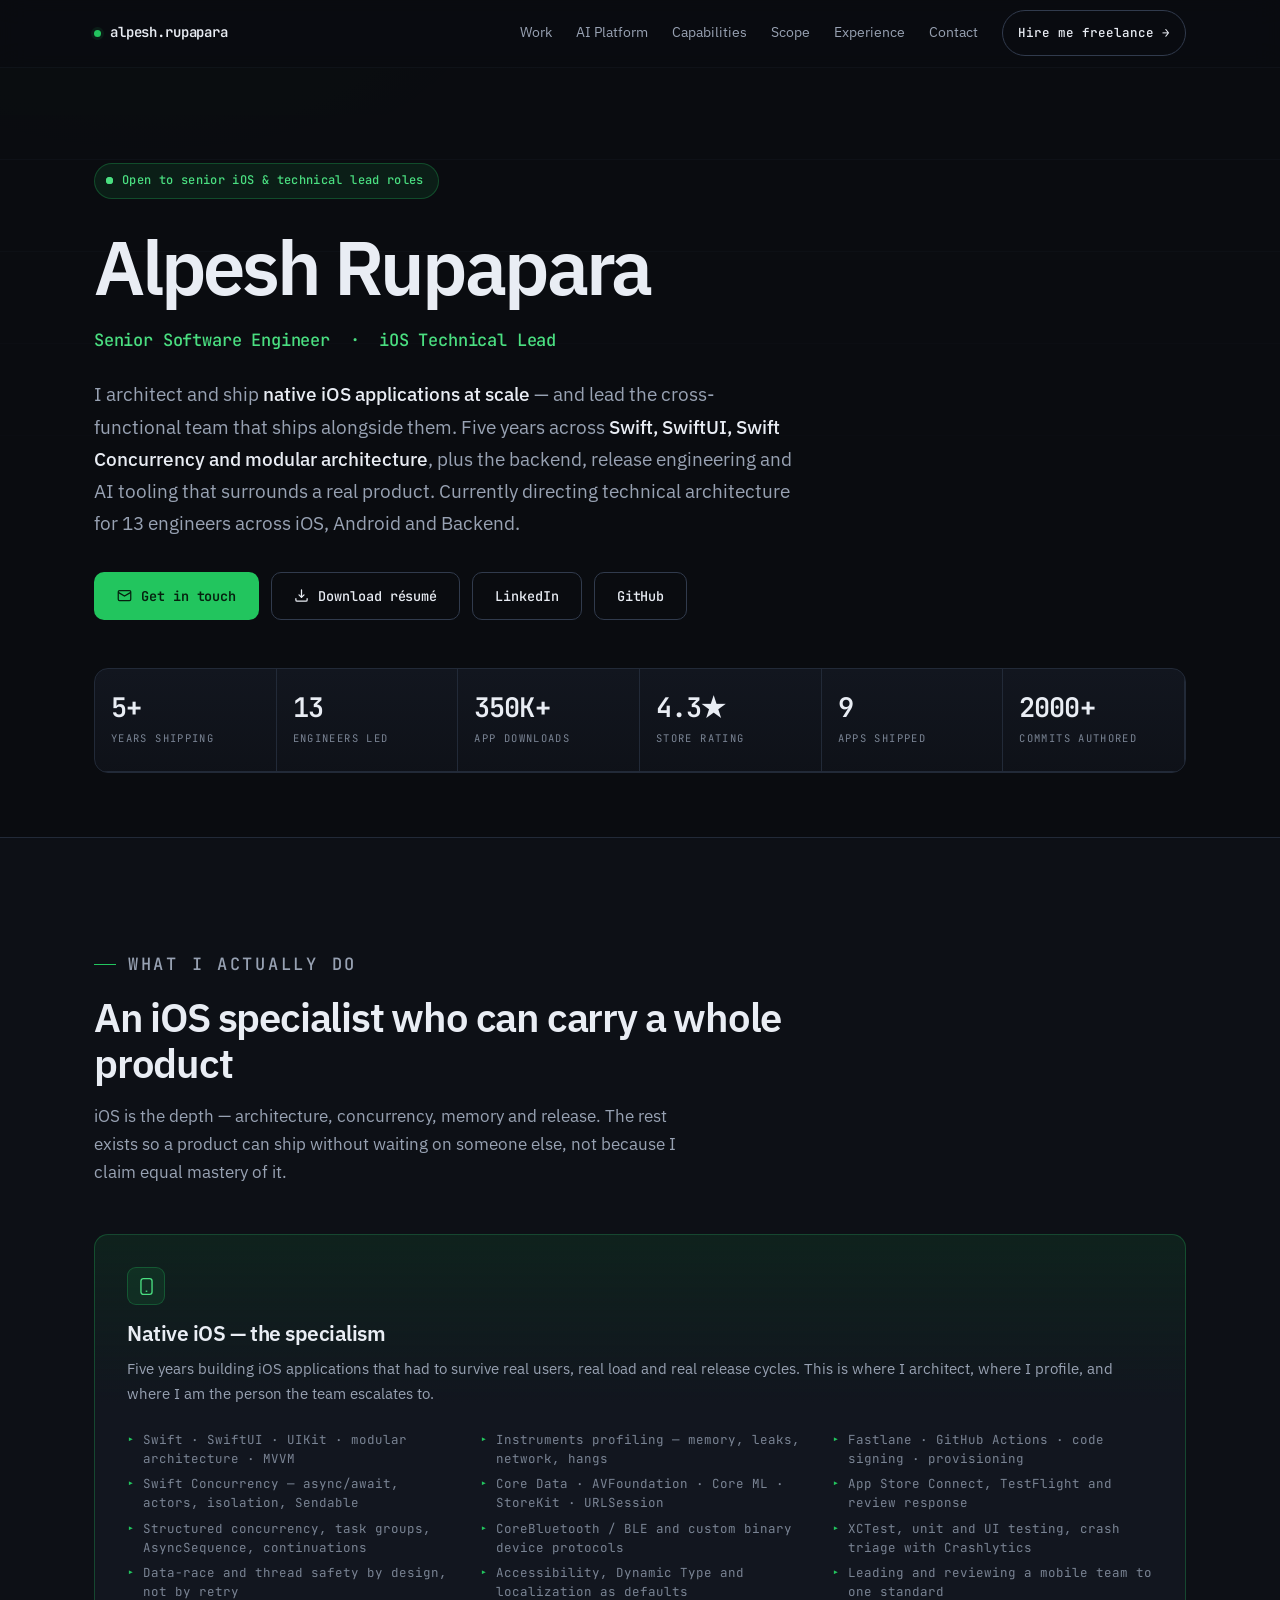
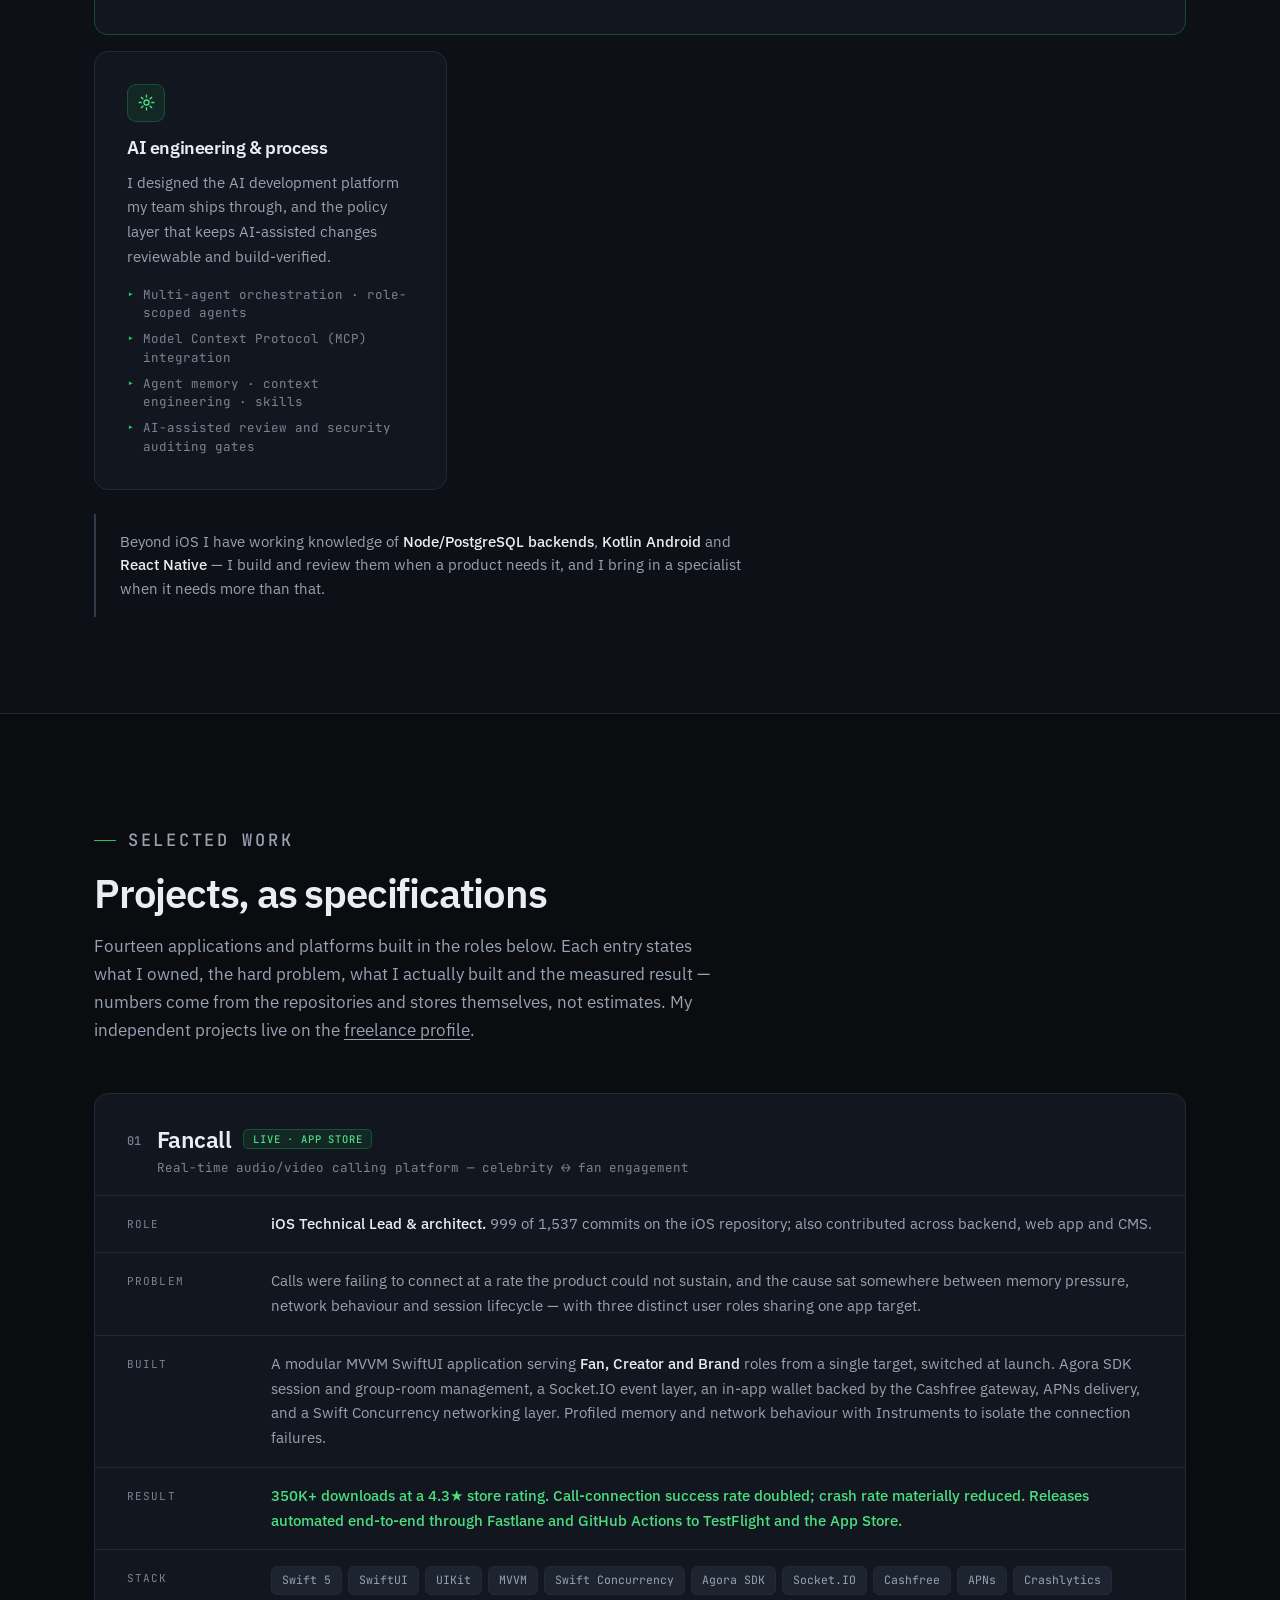
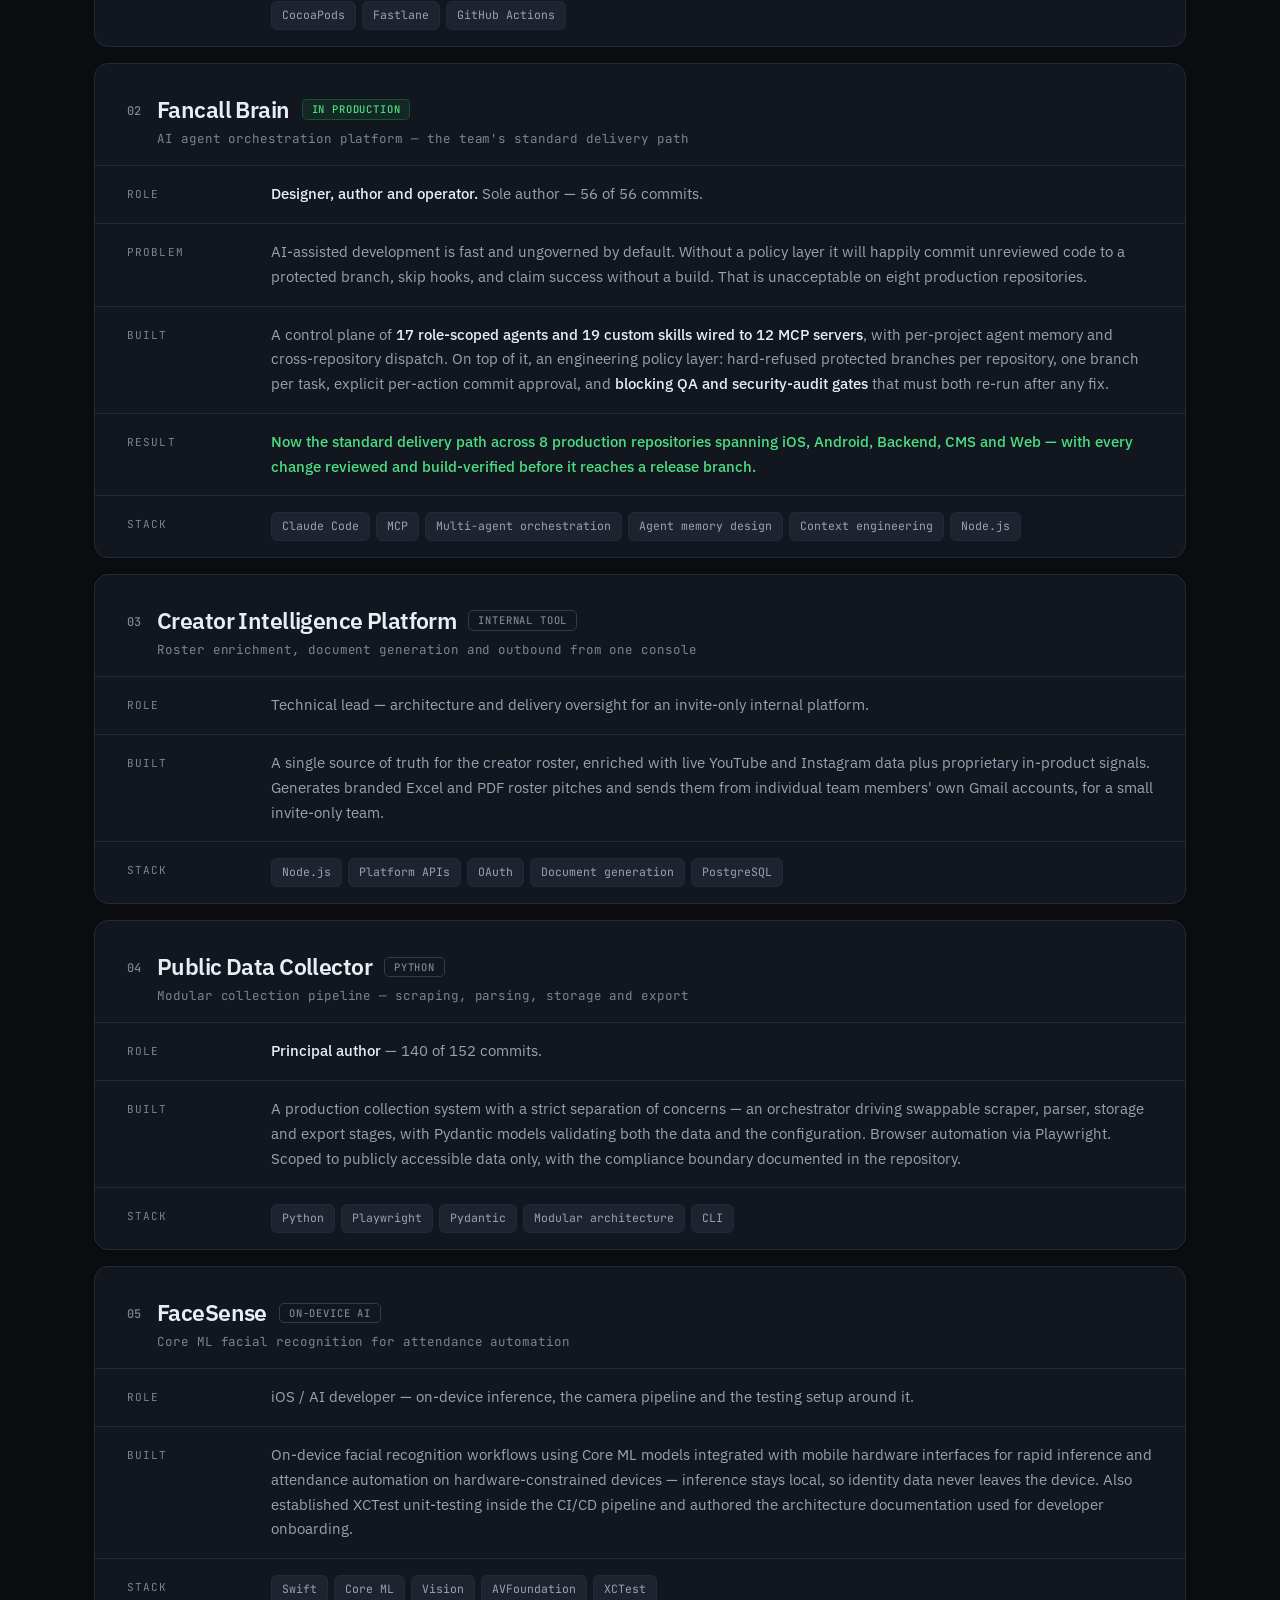
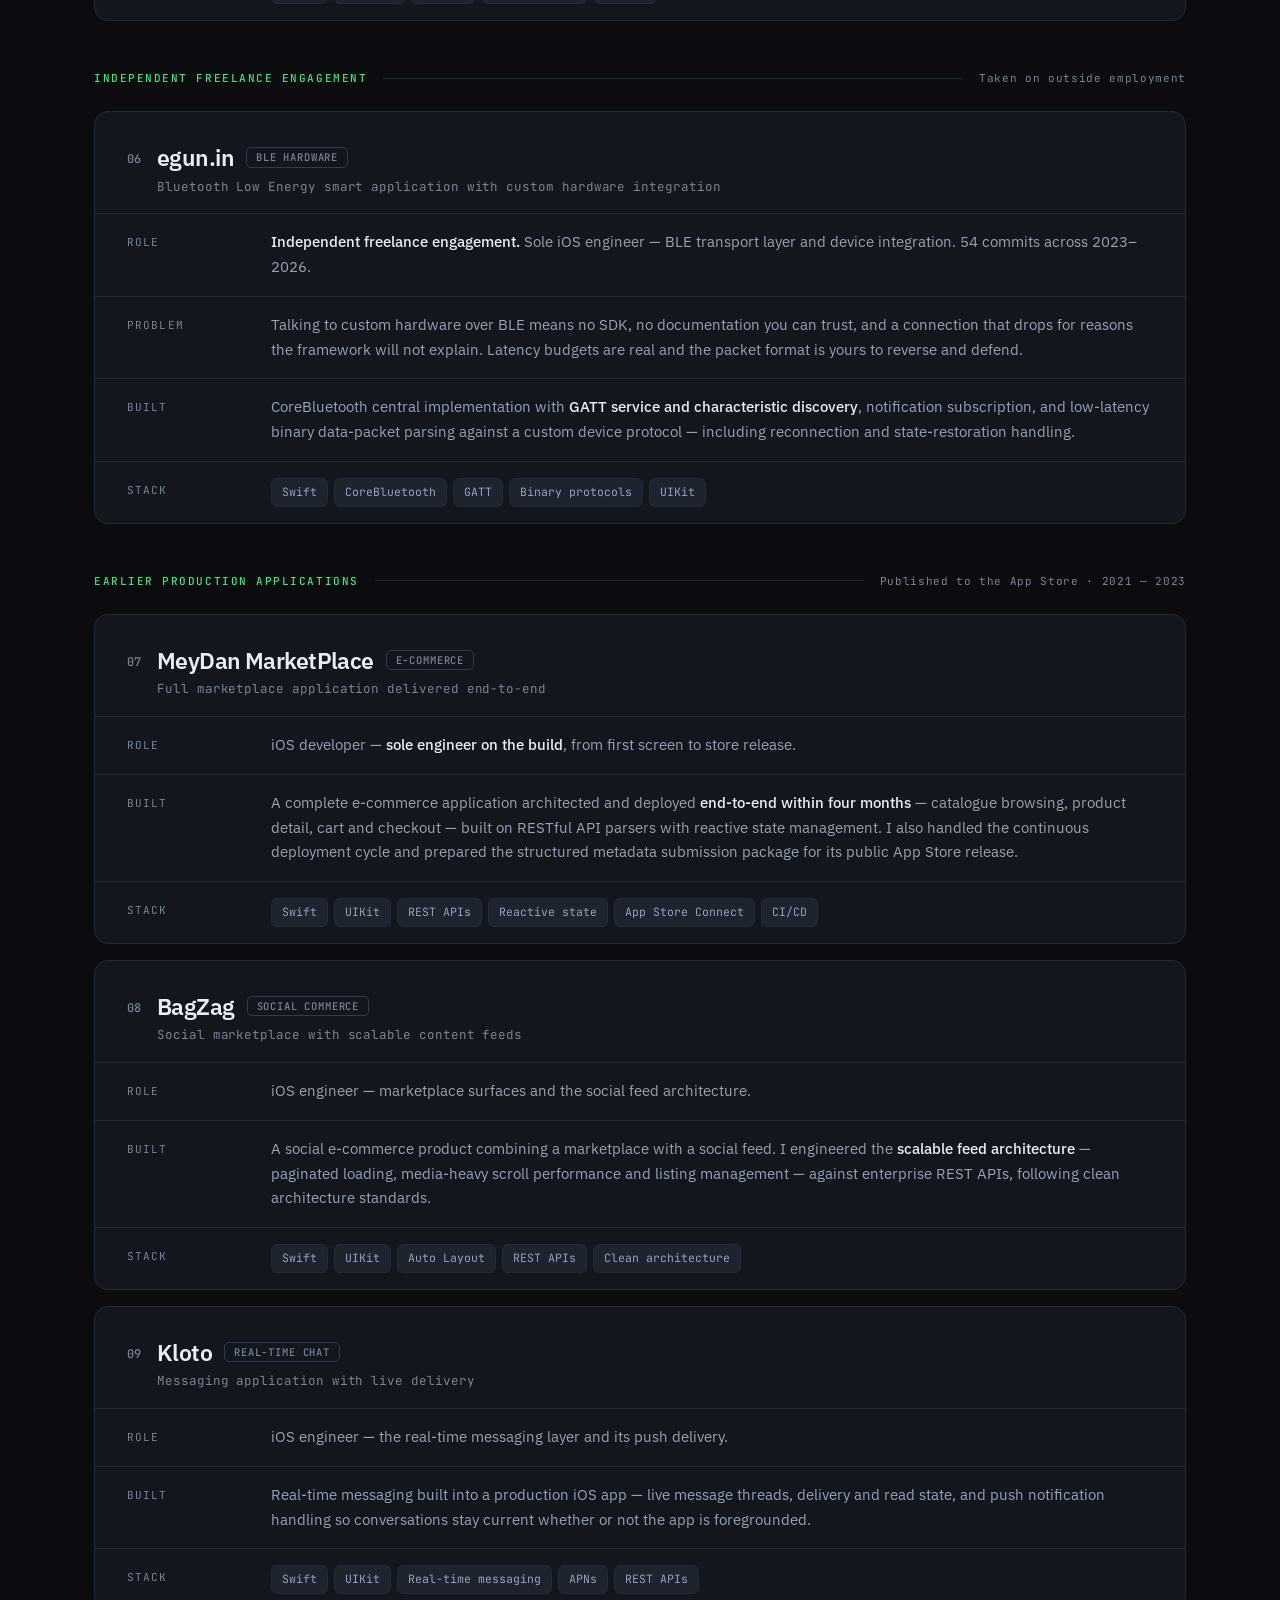
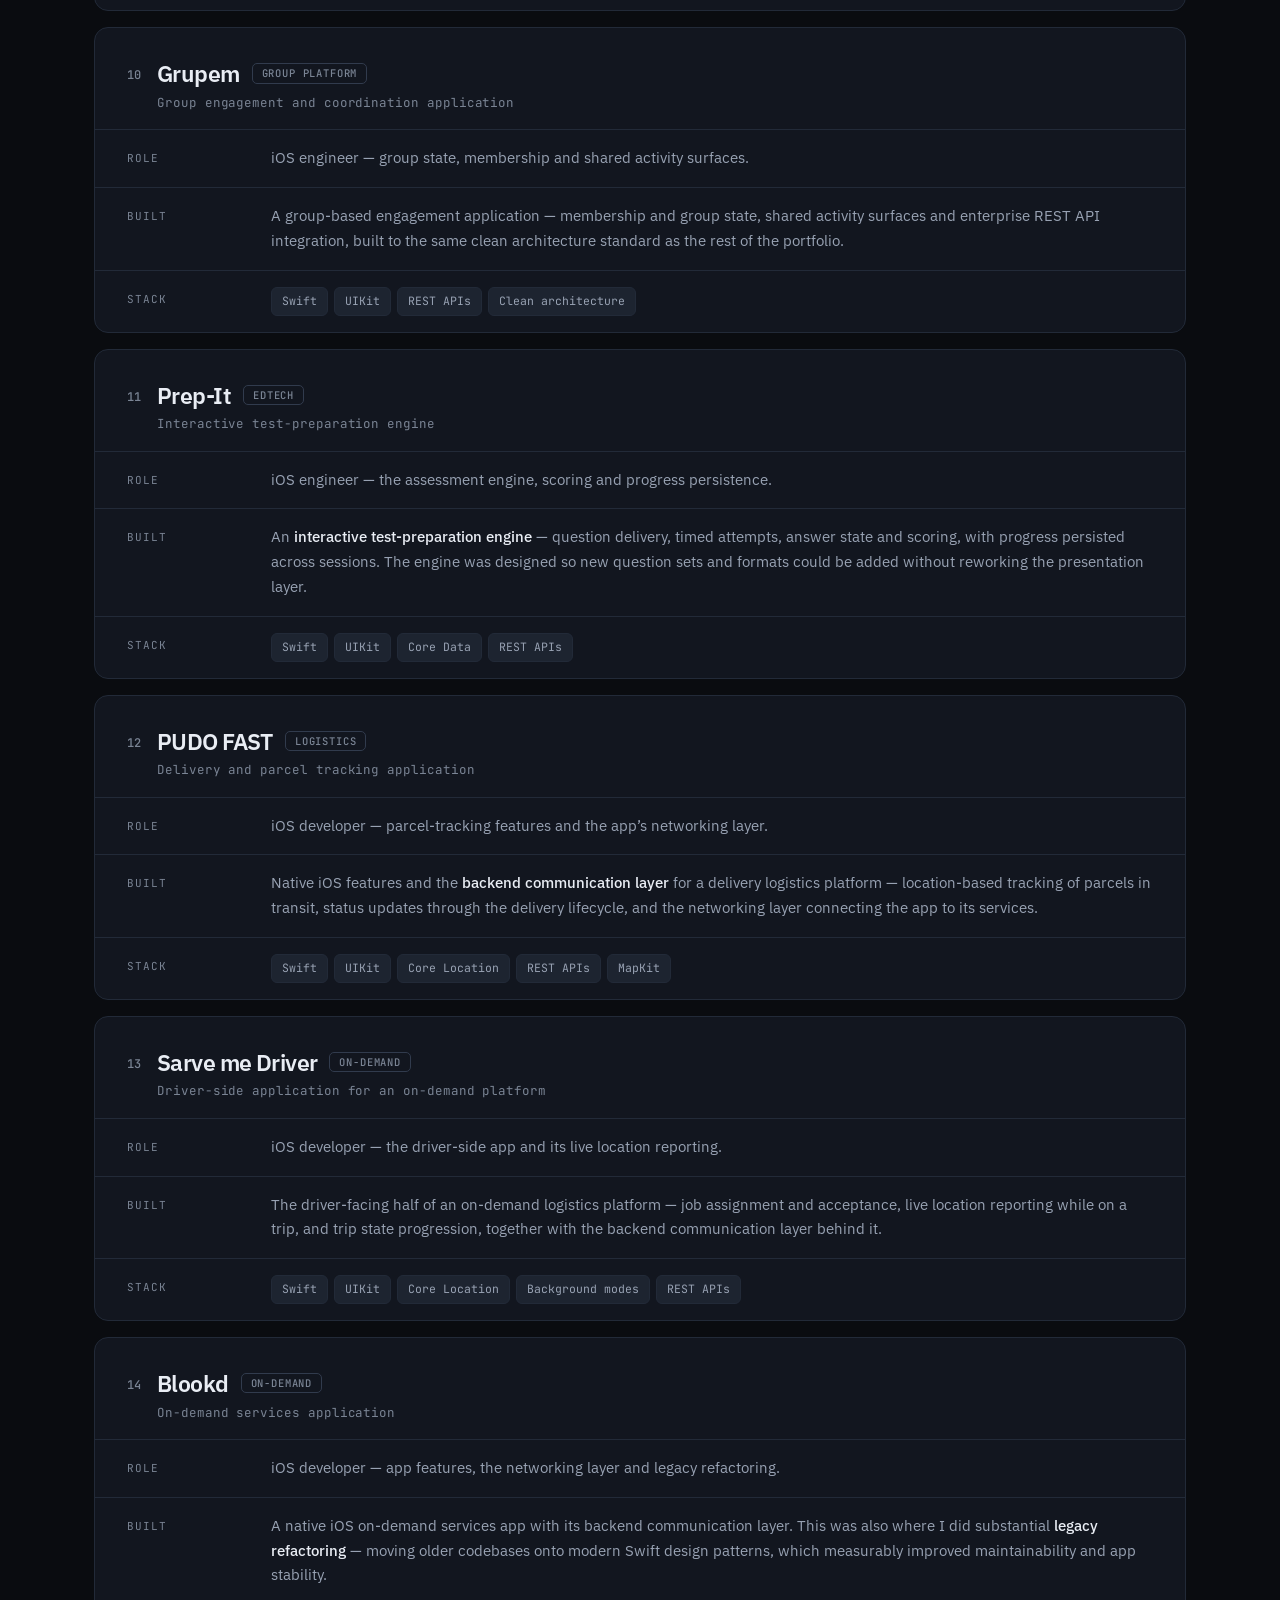
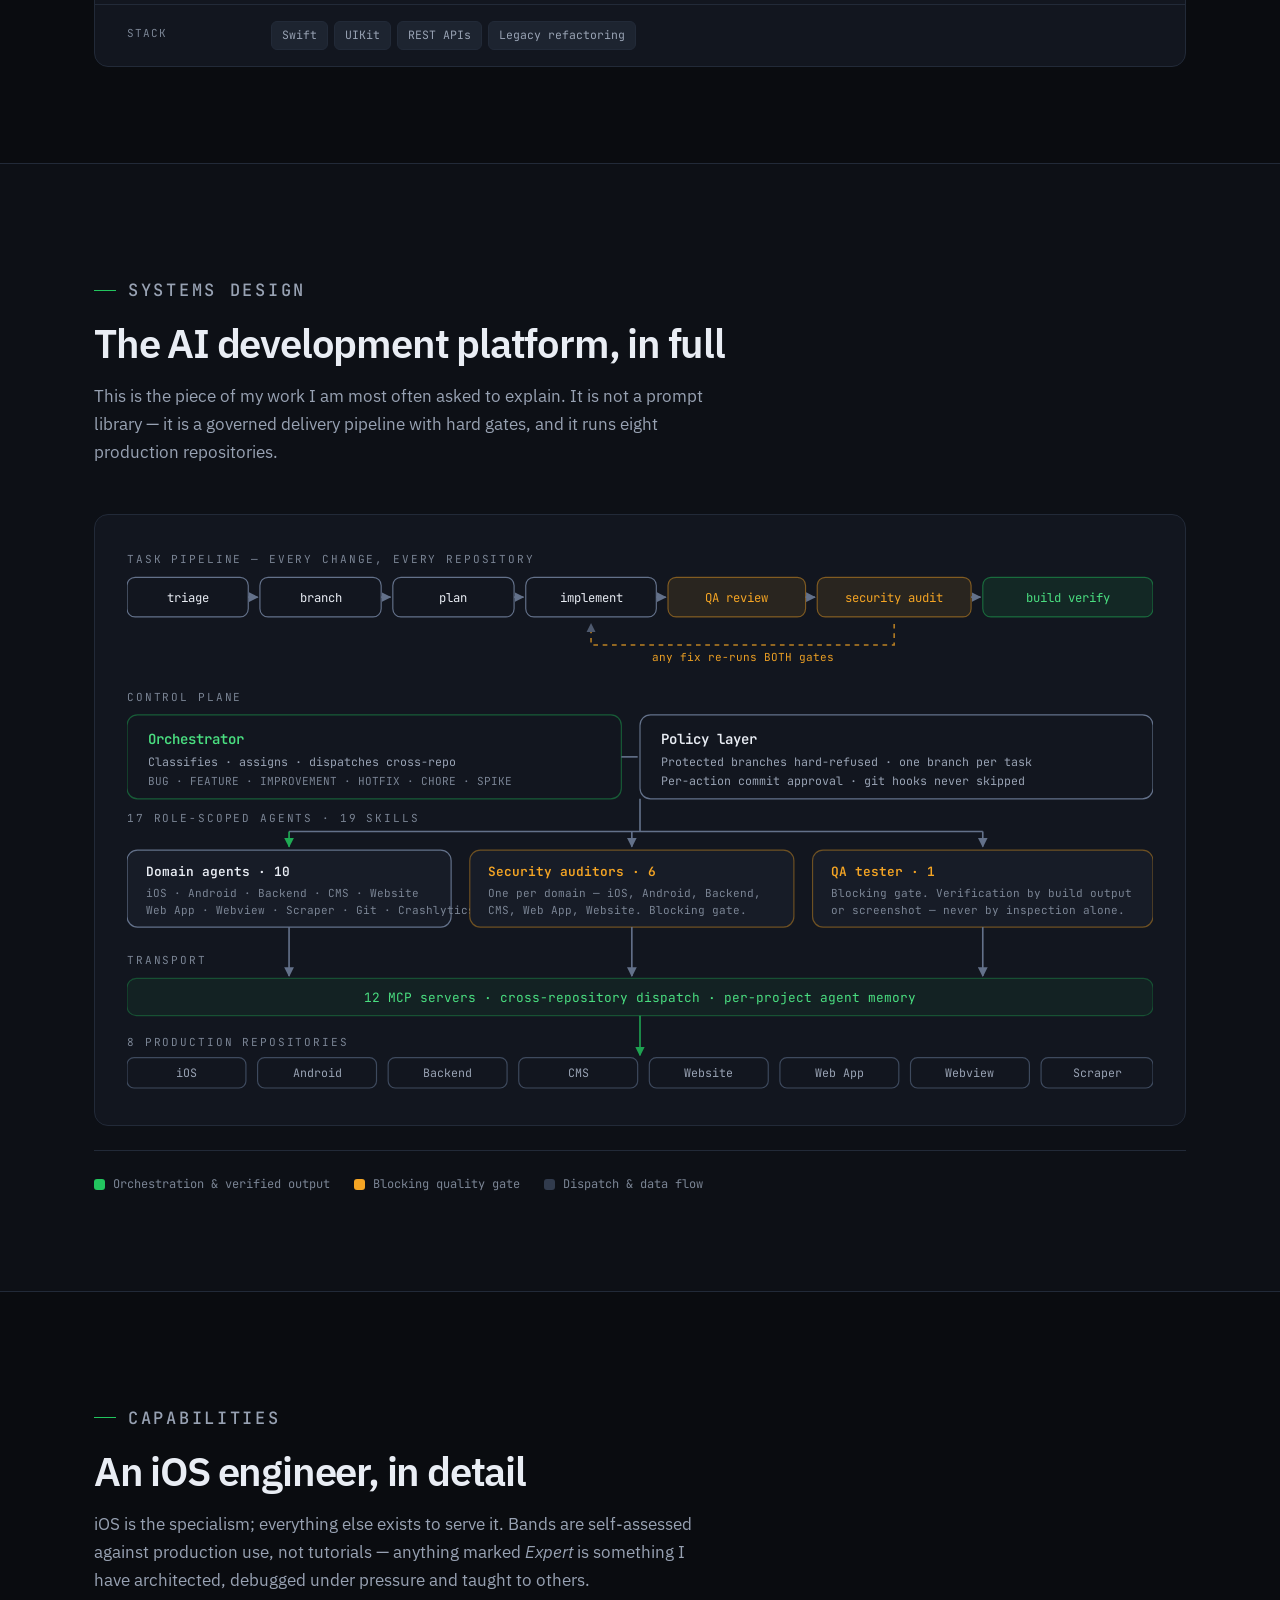
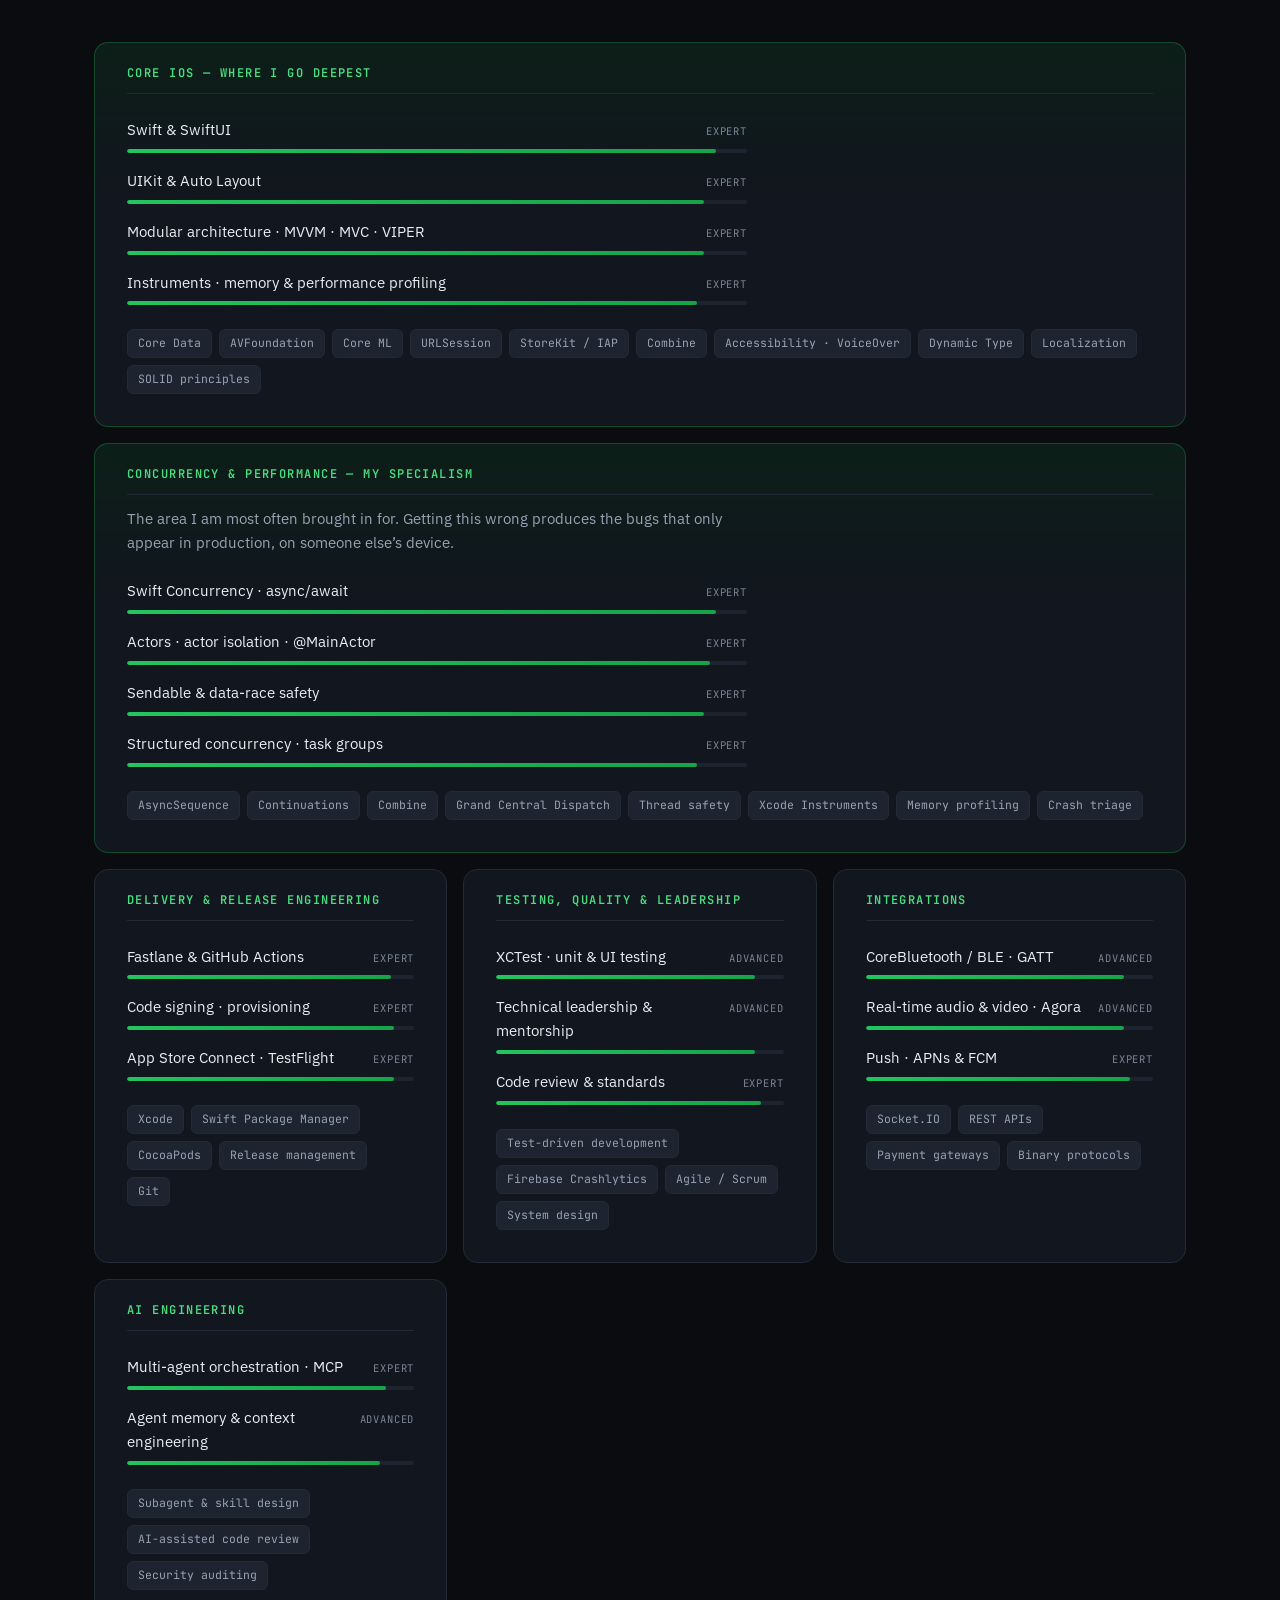
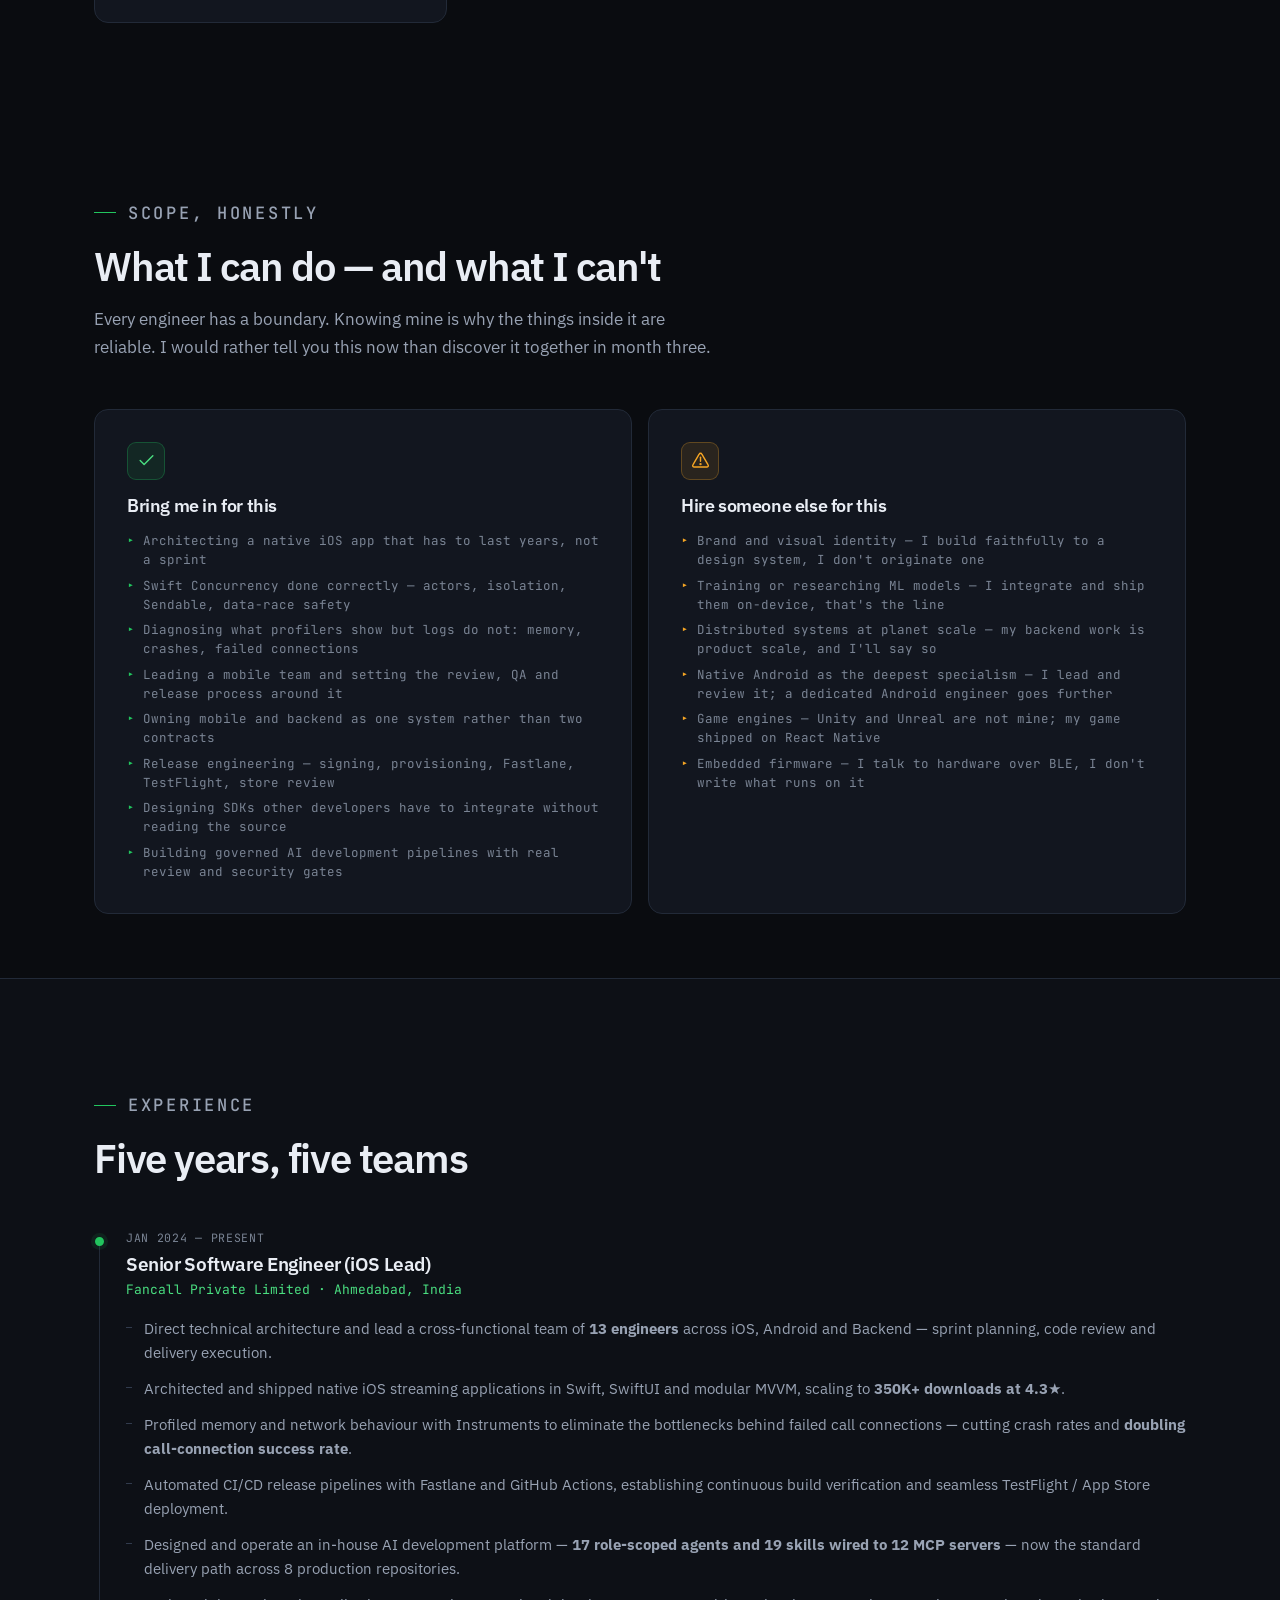
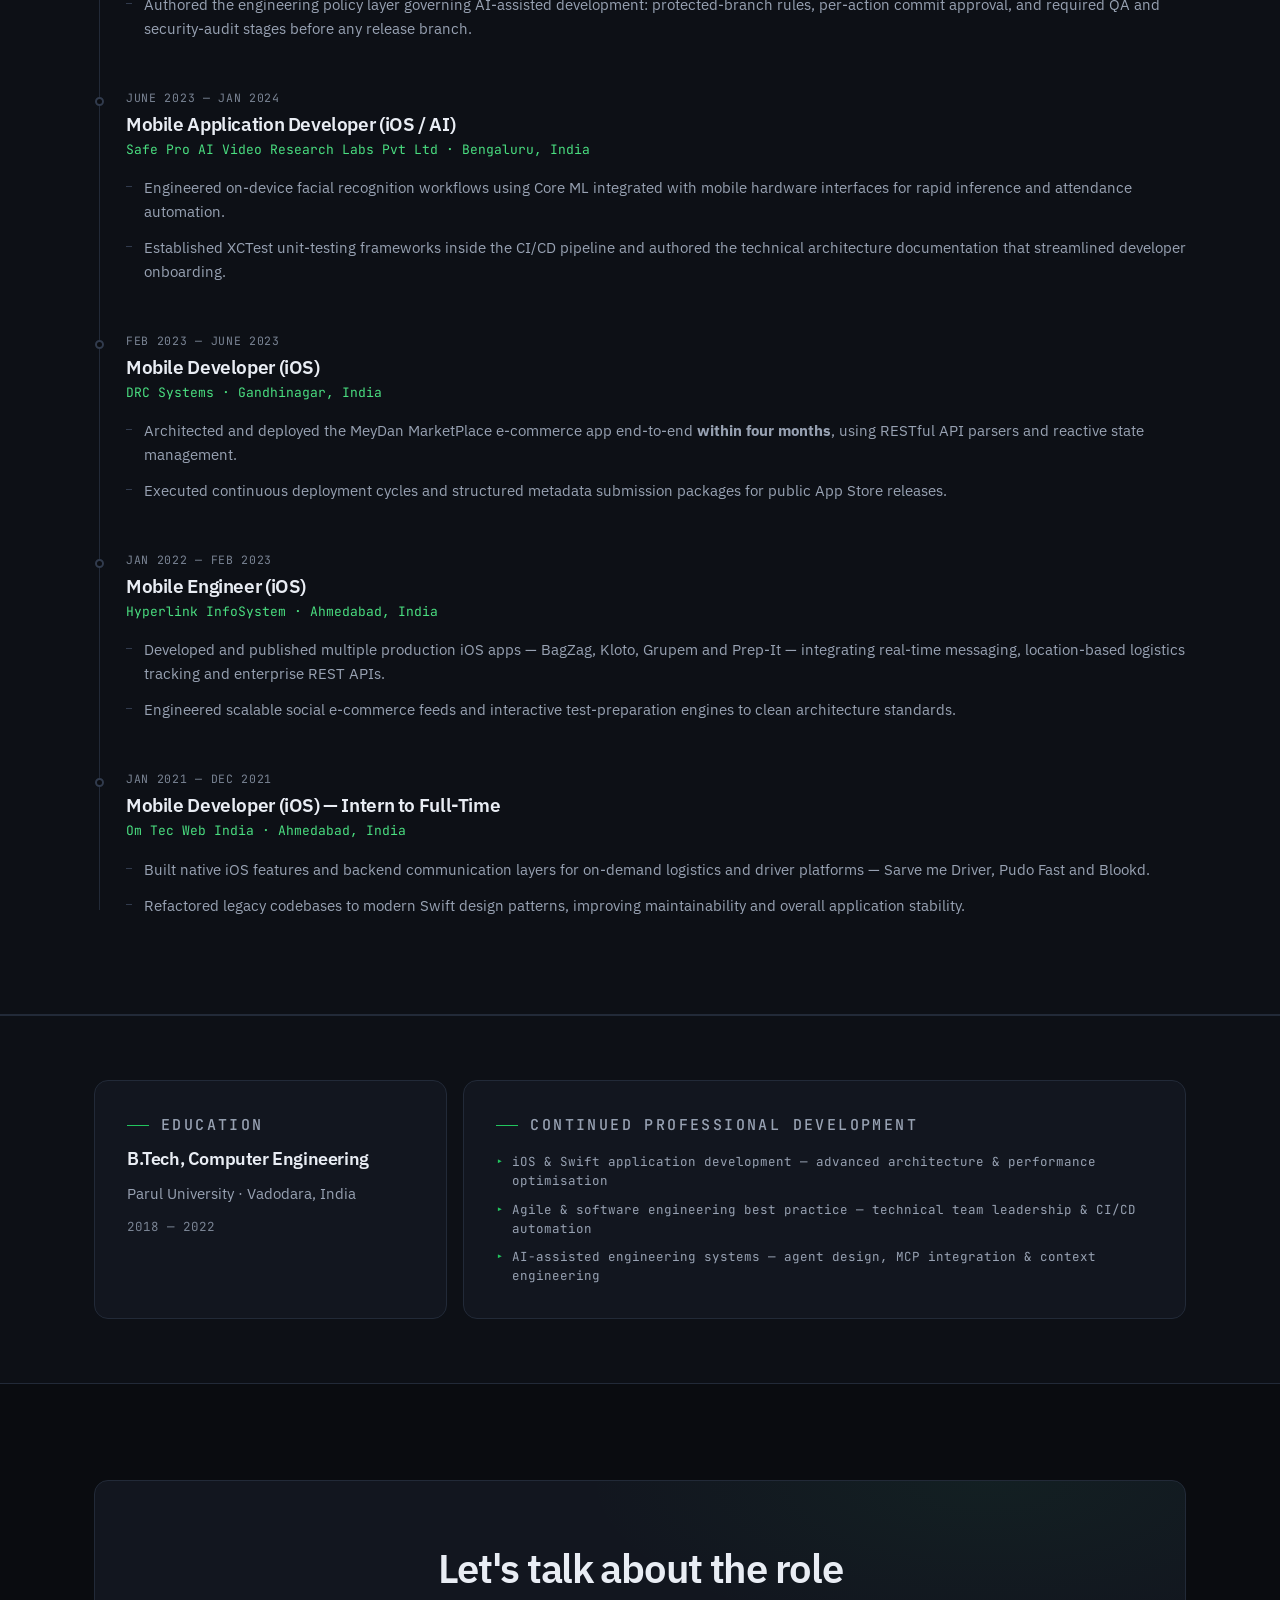
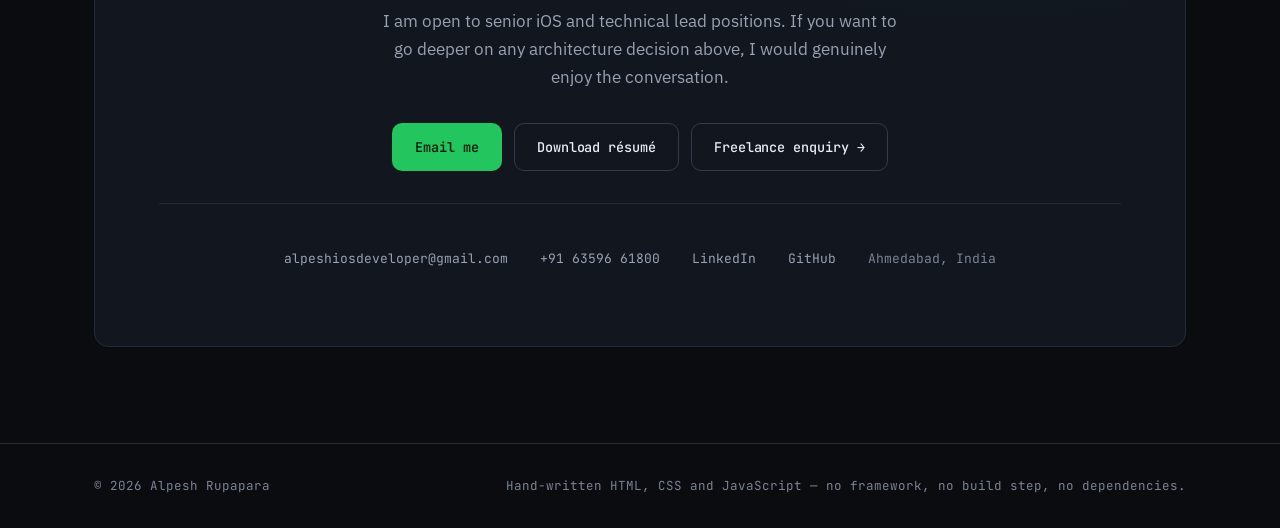
==== commit 1cc10619: "Separate the freelance profile; iOS-only positioning; correct skill bands The freelance page now liv" ====
--- a/index.html
+++ b/index.html
@@ -55,7 +55,7 @@
       <a href="#scope">Scope</a>
       <a href="#experience">Experience</a>
       <a href="#contact">Contact</a>
-      <a class="nav__switch" href="hire/">Hire me freelance →</a>
+      <a class="nav__switch" href="https://alpeshrupapara21.github.io/hire/">Hire me freelance →</a>
     </nav>
   </div>
 </header>
@@ -163,21 +163,6 @@
 
       <article class="disc reveal">
         <div class="disc__icon" aria-hidden="true">
-          <svg width="19" height="19" viewBox="0 0 24 24" fill="none" stroke="currentColor" stroke-width="1.7"><ellipse cx="12" cy="5" rx="8" ry="3"/><path d="M4 5v14c0 1.7 3.6 3 8 3s8-1.3 8-3V5"/><path d="M4 12c0 1.7 3.6 3 8 3s8-1.3 8-3"/></svg>
-        </div>
-        <h3>Backend, when the product needs it</h3>
-        <p>I design and build the API my app talks to rather than waiting on one. Product scale, not
-           planet scale &mdash; and I am clear about that difference.</p>
-        <ul class="disc__list">
-          <li>Node.js &middot; Express &middot; TypeScript &middot; REST design</li>
-          <li>PostgreSQL schema design and migrations</li>
-          <li>JWT / OTP auth &middot; payments &middot; webhooks &middot; push</li>
-          <li>Docker &middot; AWS &middot; CI/CD</li>
-        </ul>
-      </article>
-
-      <article class="disc reveal">
-        <div class="disc__icon" aria-hidden="true">
           <svg width="19" height="19" viewBox="0 0 24 24" fill="none" stroke="currentColor" stroke-width="1.7"><path d="M12 2v4m0 12v4M2 12h4m12 0h4M5 5l3 3m8 8 3 3m0-14-3 3m-8 8-3 3"/><circle cx="12" cy="12" r="3.2"/></svg>
         </div>
         <h3>AI engineering &amp; process</h3>
@@ -191,6 +176,12 @@
         </ul>
       </article>
     </div>
+
+    <p class="disc-footnote reveal">
+      Beyond iOS I have working knowledge of <strong>Node/PostgreSQL backends</strong>,
+      <strong>Kotlin&nbsp;Android</strong> and <strong>React&nbsp;Native</strong> — I build and review them
+      when a product needs it, and I bring in a specialist when it needs more than that.
+    </p>
   </div>
 </section>
 
@@ -203,7 +194,7 @@
       <p>Fourteen applications and platforms built in the roles below. Each entry states what I owned,
          the hard problem, what I actually built and the measured result — numbers come from the
          repositories and stores themselves, not estimates. My independent projects live on the
-         <a href="hire/">freelance profile</a>.</p>
+         <a href="https://alpeshrupapara21.github.io/hire/">freelance profile</a>.</p>
     </div>
 
     <div class="projects">
@@ -339,8 +330,8 @@
           <div class="spec__k">Stack</div>
           <div class="spec__v"><div class="chips">
             <span class="chip">Swift</span><span class="chip">Core ML</span><span class="chip">Vision</span><span class="chip">AVFoundation</span><span class="chip">XCTest</span>
-      </div>
-    
+          </div></div>
+        </div>
       </article>
 
       <div class="proj-group reveal">
@@ -710,10 +701,10 @@
 
       <div class="cap-group cap-group--feature reveal" style="grid-column:1/-1">
         <h3>Core iOS &mdash; where I go deepest</h3>
-        <div class="cap"><div class="cap__row"><span class="cap__name">Swift &amp; SwiftUI</span><span class="cap__lvl">Expert</span></div><div class="cap__bar"><div class="cap__fill" data-level="96"></div></div></div>
+        <div class="cap"><div class="cap__row"><span class="cap__name">Swift &amp; SwiftUI</span><span class="cap__lvl">Expert</span></div><div class="cap__bar"><div class="cap__fill" data-level="95"></div></div></div>
         <div class="cap"><div class="cap__row"><span class="cap__name">UIKit &amp; Auto Layout</span><span class="cap__lvl">Expert</span></div><div class="cap__bar"><div class="cap__fill" data-level="93"></div></div></div>
-        <div class="cap"><div class="cap__row"><span class="cap__name">Modular architecture &middot; MVVM &middot; VIPER</span><span class="cap__lvl">Expert</span></div><div class="cap__bar"><div class="cap__fill" data-level="94"></div></div></div>
-        <div class="cap"><div class="cap__row"><span class="cap__name">Instruments &middot; memory &amp; performance profiling</span><span class="cap__lvl">Expert</span></div><div class="cap__bar"><div class="cap__fill" data-level="88"></div></div></div>
+        <div class="cap"><div class="cap__row"><span class="cap__name">Modular architecture &middot; MVVM &middot; MVC &middot; VIPER</span><span class="cap__lvl">Expert</span></div><div class="cap__bar"><div class="cap__fill" data-level="93"></div></div></div>
+        <div class="cap"><div class="cap__row"><span class="cap__name">Instruments &middot; memory &amp; performance profiling</span><span class="cap__lvl">Expert</span></div><div class="cap__bar"><div class="cap__fill" data-level="92"></div></div></div>
         <div class="stack-cloud"><span class="chip">Core Data</span><span class="chip">AVFoundation</span><span class="chip">Core ML</span><span class="chip">URLSession</span><span class="chip">StoreKit / IAP</span><span class="chip">Combine</span><span class="chip">Accessibility &middot; VoiceOver</span><span class="chip">Dynamic Type</span><span class="chip">Localization</span><span class="chip">SOLID principles</span></div>
       </div>
 
@@ -721,34 +712,34 @@
         <h3>Concurrency &amp; performance &mdash; my specialism</h3>
         <p class="cap-group__note">The area I am most often brought in for. Getting this wrong produces
            the bugs that only appear in production, on someone else&rsquo;s device.</p>
-        <div class="cap"><div class="cap__row"><span class="cap__name">Swift Concurrency &middot; async/await</span><span class="cap__lvl">Expert</span></div><div class="cap__bar"><div class="cap__fill" data-level="94"></div></div></div>
-        <div class="cap"><div class="cap__row"><span class="cap__name">Actors &middot; actor isolation &middot; @MainActor</span><span class="cap__lvl">Expert</span></div><div class="cap__bar"><div class="cap__fill" data-level="92"></div></div></div>
-        <div class="cap"><div class="cap__row"><span class="cap__name">Sendable &amp; data-race safety</span><span class="cap__lvl">Expert</span></div><div class="cap__bar"><div class="cap__fill" data-level="90"></div></div></div>
-        <div class="cap"><div class="cap__row"><span class="cap__name">Structured concurrency &middot; task groups</span><span class="cap__lvl">Expert</span></div><div class="cap__bar"><div class="cap__fill" data-level="90"></div></div></div>
+        <div class="cap"><div class="cap__row"><span class="cap__name">Swift Concurrency &middot; async/await</span><span class="cap__lvl">Expert</span></div><div class="cap__bar"><div class="cap__fill" data-level="95"></div></div></div>
+        <div class="cap"><div class="cap__row"><span class="cap__name">Actors &middot; actor isolation &middot; @MainActor</span><span class="cap__lvl">Expert</span></div><div class="cap__bar"><div class="cap__fill" data-level="94"></div></div></div>
+        <div class="cap"><div class="cap__row"><span class="cap__name">Sendable &amp; data-race safety</span><span class="cap__lvl">Expert</span></div><div class="cap__bar"><div class="cap__fill" data-level="93"></div></div></div>
+        <div class="cap"><div class="cap__row"><span class="cap__name">Structured concurrency &middot; task groups</span><span class="cap__lvl">Expert</span></div><div class="cap__bar"><div class="cap__fill" data-level="92"></div></div></div>
         <div class="stack-cloud"><span class="chip">AsyncSequence</span><span class="chip">Continuations</span><span class="chip">Combine</span><span class="chip">Grand Central Dispatch</span><span class="chip">Thread safety</span><span class="chip">Xcode Instruments</span><span class="chip">Memory profiling</span><span class="chip">Crash triage</span></div>
       </div>
 
       <div class="cap-group reveal">
         <h3>Delivery &amp; release engineering</h3>
         <div class="cap"><div class="cap__row"><span class="cap__name">Fastlane &amp; GitHub Actions</span><span class="cap__lvl">Expert</span></div><div class="cap__bar"><div class="cap__fill" data-level="92"></div></div></div>
-        <div class="cap"><div class="cap__row"><span class="cap__name">Code signing &middot; provisioning</span><span class="cap__lvl">Expert</span></div><div class="cap__bar"><div class="cap__fill" data-level="94"></div></div></div>
-        <div class="cap"><div class="cap__row"><span class="cap__name">App Store Connect &middot; TestFlight</span><span class="cap__lvl">Expert</span></div><div class="cap__bar"><div class="cap__fill" data-level="94"></div></div></div>
+        <div class="cap"><div class="cap__row"><span class="cap__name">Code signing &middot; provisioning</span><span class="cap__lvl">Expert</span></div><div class="cap__bar"><div class="cap__fill" data-level="93"></div></div></div>
+        <div class="cap"><div class="cap__row"><span class="cap__name">App Store Connect &middot; TestFlight</span><span class="cap__lvl">Expert</span></div><div class="cap__bar"><div class="cap__fill" data-level="93"></div></div></div>
         <div class="stack-cloud"><span class="chip">Xcode</span><span class="chip">Swift Package Manager</span><span class="chip">CocoaPods</span><span class="chip">Release management</span><span class="chip">Git</span></div>
       </div>
 
       <div class="cap-group reveal">
         <h3>Testing, quality &amp; leadership</h3>
-        <div class="cap"><div class="cap__row"><span class="cap__name">XCTest &middot; unit &amp; UI testing</span><span class="cap__lvl">Advanced</span></div><div class="cap__bar"><div class="cap__fill" data-level="84"></div></div></div>
-        <div class="cap"><div class="cap__row"><span class="cap__name">Technical leadership &amp; mentorship</span><span class="cap__lvl">Advanced</span></div><div class="cap__bar"><div class="cap__fill" data-level="88"></div></div></div>
-        <div class="cap"><div class="cap__row"><span class="cap__name">Code review &amp; standards</span><span class="cap__lvl">Expert</span></div><div class="cap__bar"><div class="cap__fill" data-level="90"></div></div></div>
+        <div class="cap"><div class="cap__row"><span class="cap__name">XCTest &middot; unit &amp; UI testing</span><span class="cap__lvl">Advanced</span></div><div class="cap__bar"><div class="cap__fill" data-level="90"></div></div></div>
+        <div class="cap"><div class="cap__row"><span class="cap__name">Technical leadership &amp; mentorship</span><span class="cap__lvl">Advanced</span></div><div class="cap__bar"><div class="cap__fill" data-level="90"></div></div></div>
+        <div class="cap"><div class="cap__row"><span class="cap__name">Code review &amp; standards</span><span class="cap__lvl">Expert</span></div><div class="cap__bar"><div class="cap__fill" data-level="92"></div></div></div>
         <div class="stack-cloud"><span class="chip">Test-driven development</span><span class="chip">Firebase Crashlytics</span><span class="chip">Agile / Scrum</span><span class="chip">System design</span></div>
       </div>
 
       <div class="cap-group reveal">
         <h3>Integrations</h3>
-        <div class="cap"><div class="cap__row"><span class="cap__name">CoreBluetooth / BLE &middot; GATT</span><span class="cap__lvl">Advanced</span></div><div class="cap__bar"><div class="cap__fill" data-level="86"></div></div></div>
-        <div class="cap"><div class="cap__row"><span class="cap__name">Real-time audio &amp; video &middot; Agora</span><span class="cap__lvl">Advanced</span></div><div class="cap__bar"><div class="cap__fill" data-level="88"></div></div></div>
-        <div class="cap"><div class="cap__row"><span class="cap__name">Push &middot; APNs &amp; FCM</span><span class="cap__lvl">Expert</span></div><div class="cap__bar"><div class="cap__fill" data-level="90"></div></div></div>
+        <div class="cap"><div class="cap__row"><span class="cap__name">CoreBluetooth / BLE &middot; GATT</span><span class="cap__lvl">Advanced</span></div><div class="cap__bar"><div class="cap__fill" data-level="90"></div></div></div>
+        <div class="cap"><div class="cap__row"><span class="cap__name">Real-time audio &amp; video &middot; Agora</span><span class="cap__lvl">Advanced</span></div><div class="cap__bar"><div class="cap__fill" data-level="90"></div></div></div>
+        <div class="cap"><div class="cap__row"><span class="cap__name">Push &middot; APNs &amp; FCM</span><span class="cap__lvl">Expert</span></div><div class="cap__bar"><div class="cap__fill" data-level="92"></div></div></div>
         <div class="stack-cloud"><span class="chip">Socket.IO</span><span class="chip">REST APIs</span><span class="chip">Payment gateways</span><span class="chip">Binary protocols</span></div>
       </div>
 
@@ -759,20 +750,7 @@
         <div class="stack-cloud"><span class="chip">Subagent &amp; skill design</span><span class="chip">AI-assisted code review</span><span class="chip">Security auditing</span></div>
       </div>
 
-      <div class="cap-group cap-group--support reveal" style="grid-column:1/-1">
-        <h3>Supporting &mdash; useful, but not what you hire me for</h3>
-        <p class="cap-group__note">I build these when a product needs them end to end, and I review them
-           as a lead. A dedicated specialist will go deeper than I do, and I will say so.</p>
-        <div class="cap-support">
-          <div><span class="cap__name">Backend</span><span class="cap__lvl">Working &rarr; Advanced</span>
-            <div class="stack-cloud"><span class="chip">Node.js</span><span class="chip">Express</span><span class="chip">PostgreSQL</span><span class="chip">REST design</span><span class="chip">JWT</span><span class="chip">Docker</span></div></div>
-          <div><span class="cap__name">Android</span><span class="cap__lvl">Working</span>
-            <div class="stack-cloud"><span class="chip">Kotlin</span><span class="chip">Jetpack</span><span class="chip">Gradle</span><span class="chip">Parity review</span></div></div>
-          <div><span class="cap__name">Cross-platform &amp; web</span><span class="cap__lvl">Working</span>
-            <div class="stack-cloud"><span class="chip">React Native</span><span class="chip">Expo</span><span class="chip">React</span><span class="chip">TypeScript</span></div></div>
-        </div>
-      </div>
-
+    </div>
   </div>
 </section>
 
@@ -920,7 +898,7 @@
       <div class="btn-row">
         <a class="btn btn--primary" href="mailto:alpeshiosdeveloper@gmail.com?subject=Senior%20iOS%20role">Email me</a>
         <a class="btn btn--ghost" href="assets/Alpesh_Rupapara_Resume.pdf" download>Download résumé</a>
-        <a class="btn btn--ghost" href="hire/">Freelance enquiry →</a>
+        <a class="btn btn--ghost" href="https://alpeshrupapara21.github.io/hire/">Freelance enquiry →</a>
       </div>
       <div class="contact-lines">
         <a href="mailto:alpeshiosdeveloper@gmail.com">alpeshiosdeveloper@gmail.com</a>
--- a/assets/css/style.css
+++ b/assets/css/style.css
@@ -890,3 +890,18 @@
   margin-top: var(--sp-5);
 }
 .disc__cols .disc__list { margin-top: 0; }
+
+/* ---------- Non-iOS work: a footnote, never a headline ---------- */
+.disc-footnote,
+.svc-footnote {
+  margin-top: var(--sp-5);
+  padding: var(--sp-4) var(--sp-5);
+  border-left: 2px solid var(--border-strong);
+  background: var(--bg-alt);
+  border-radius: 0 var(--radius) var(--radius) 0;
+  color: var(--text-dim);
+  font-size: 14.5px;
+  max-width: 78ch;
+}
+.disc-footnote strong,
+.svc-footnote strong { color: var(--text); font-weight: 500; }
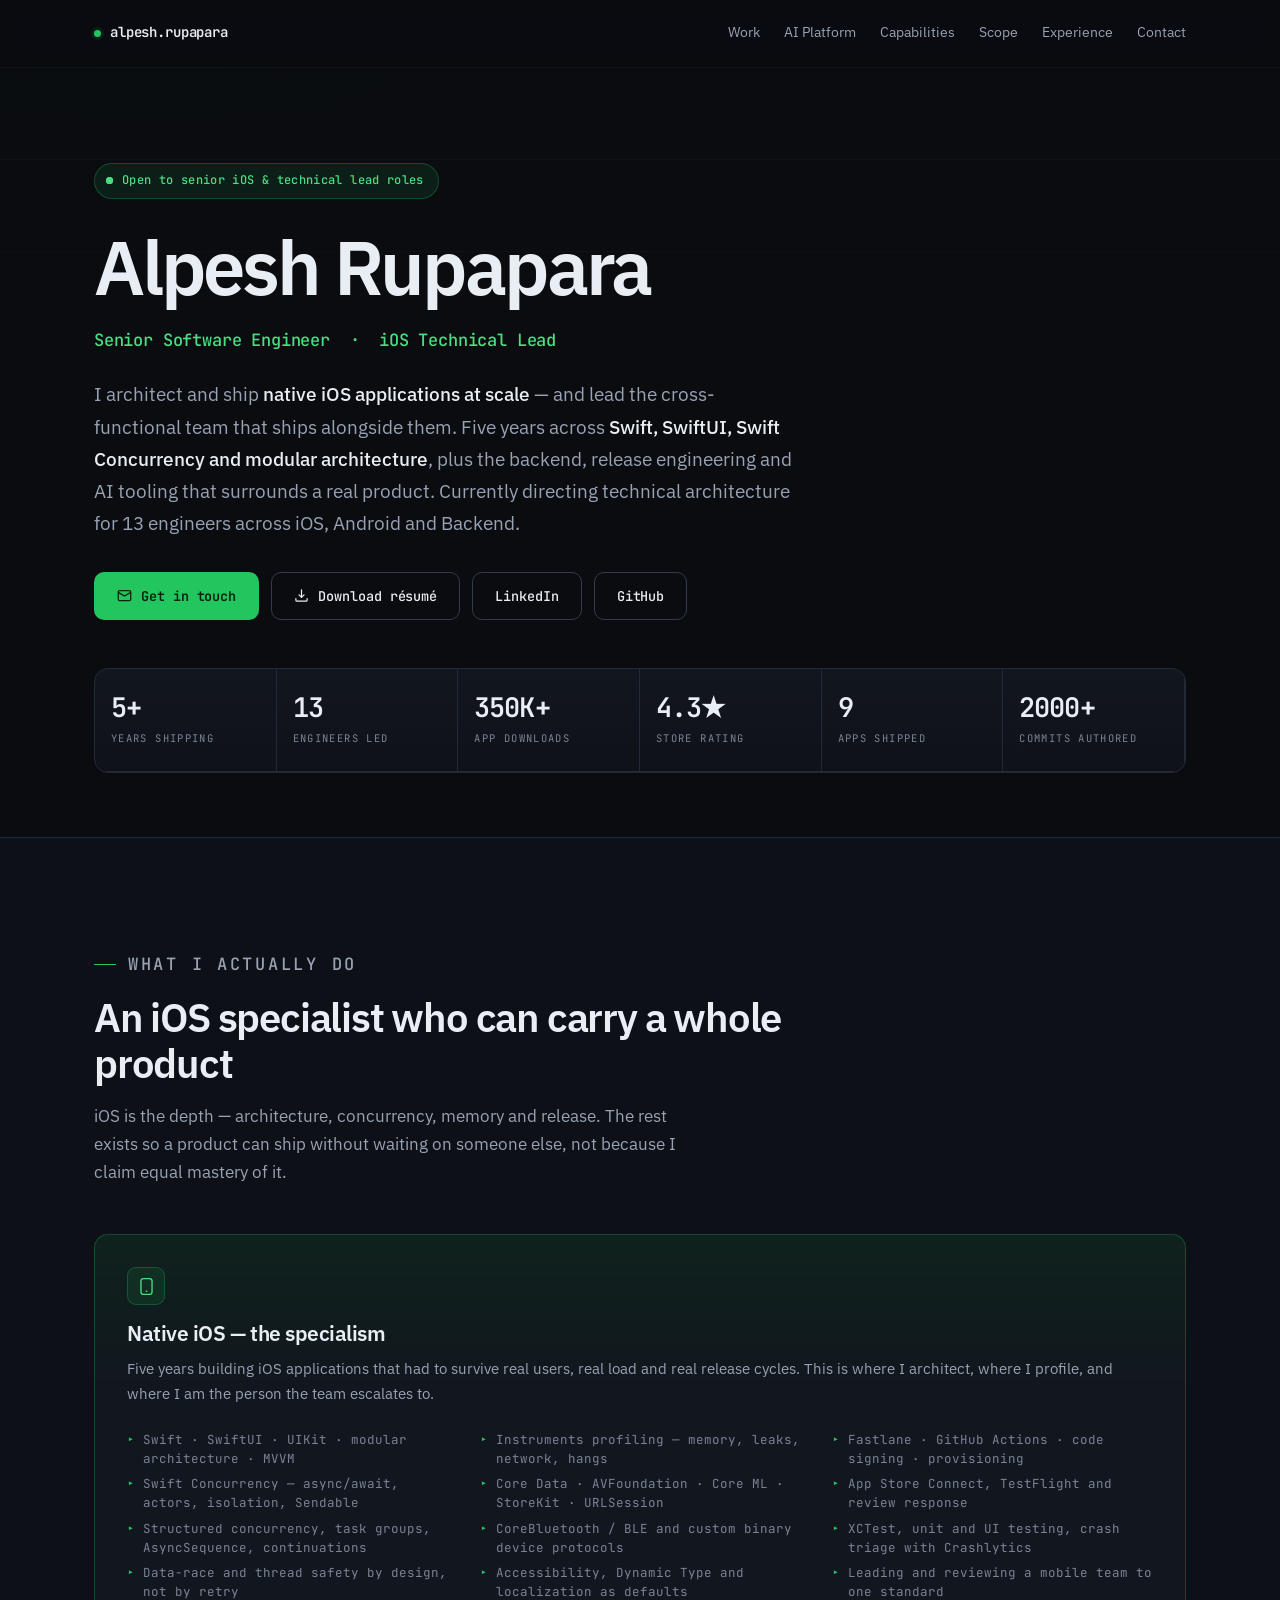
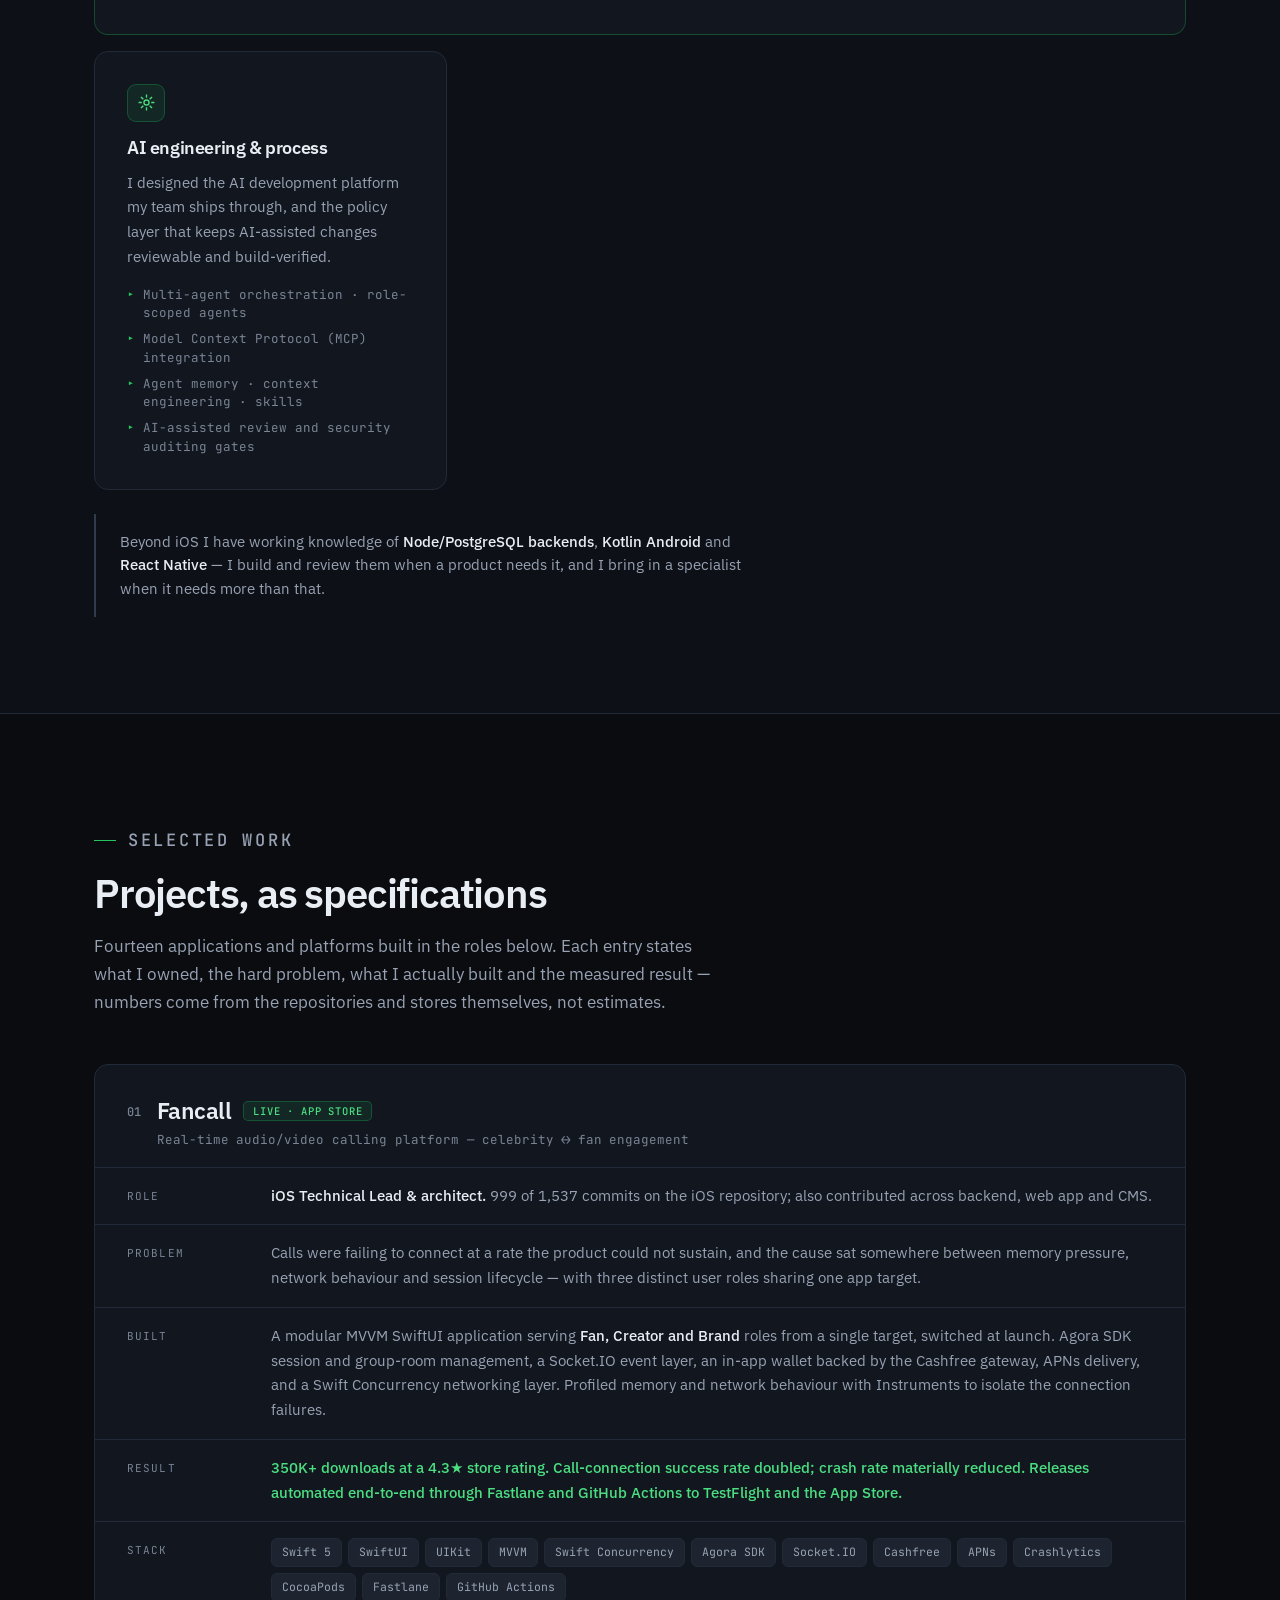
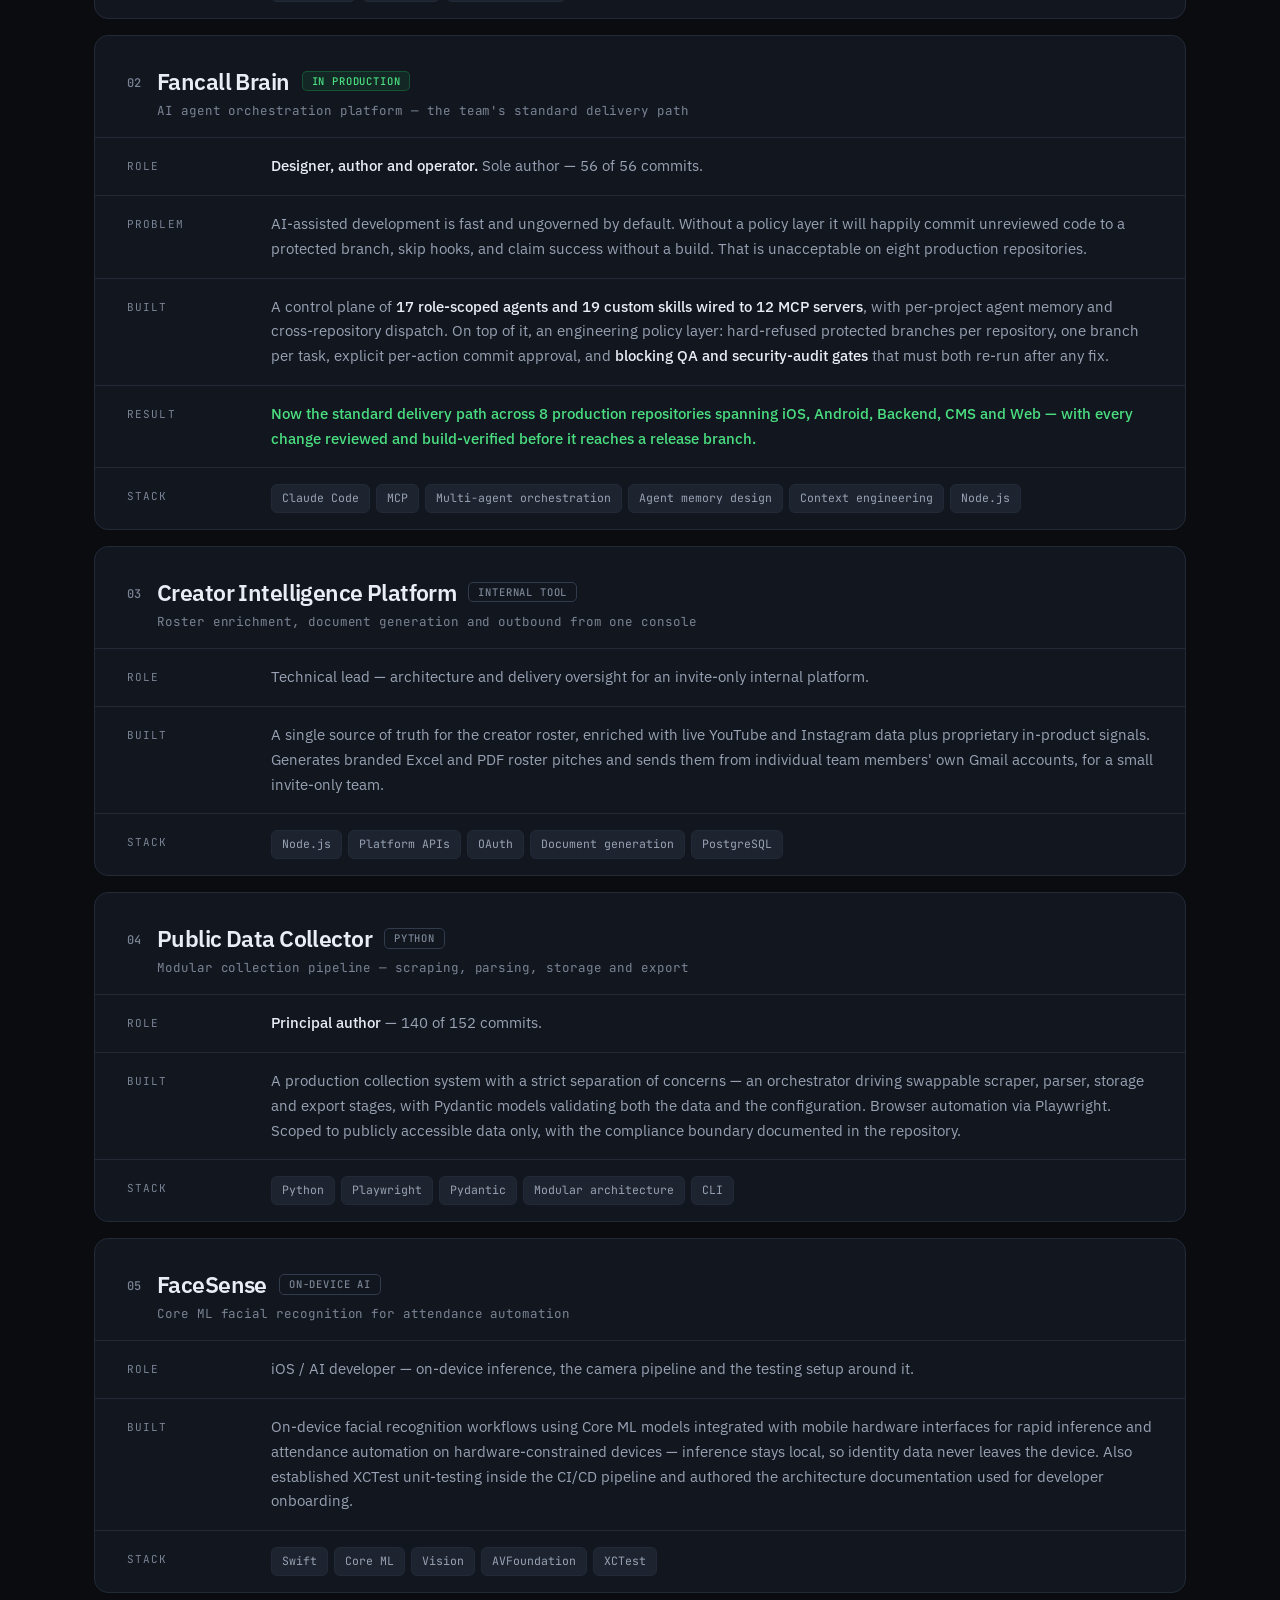
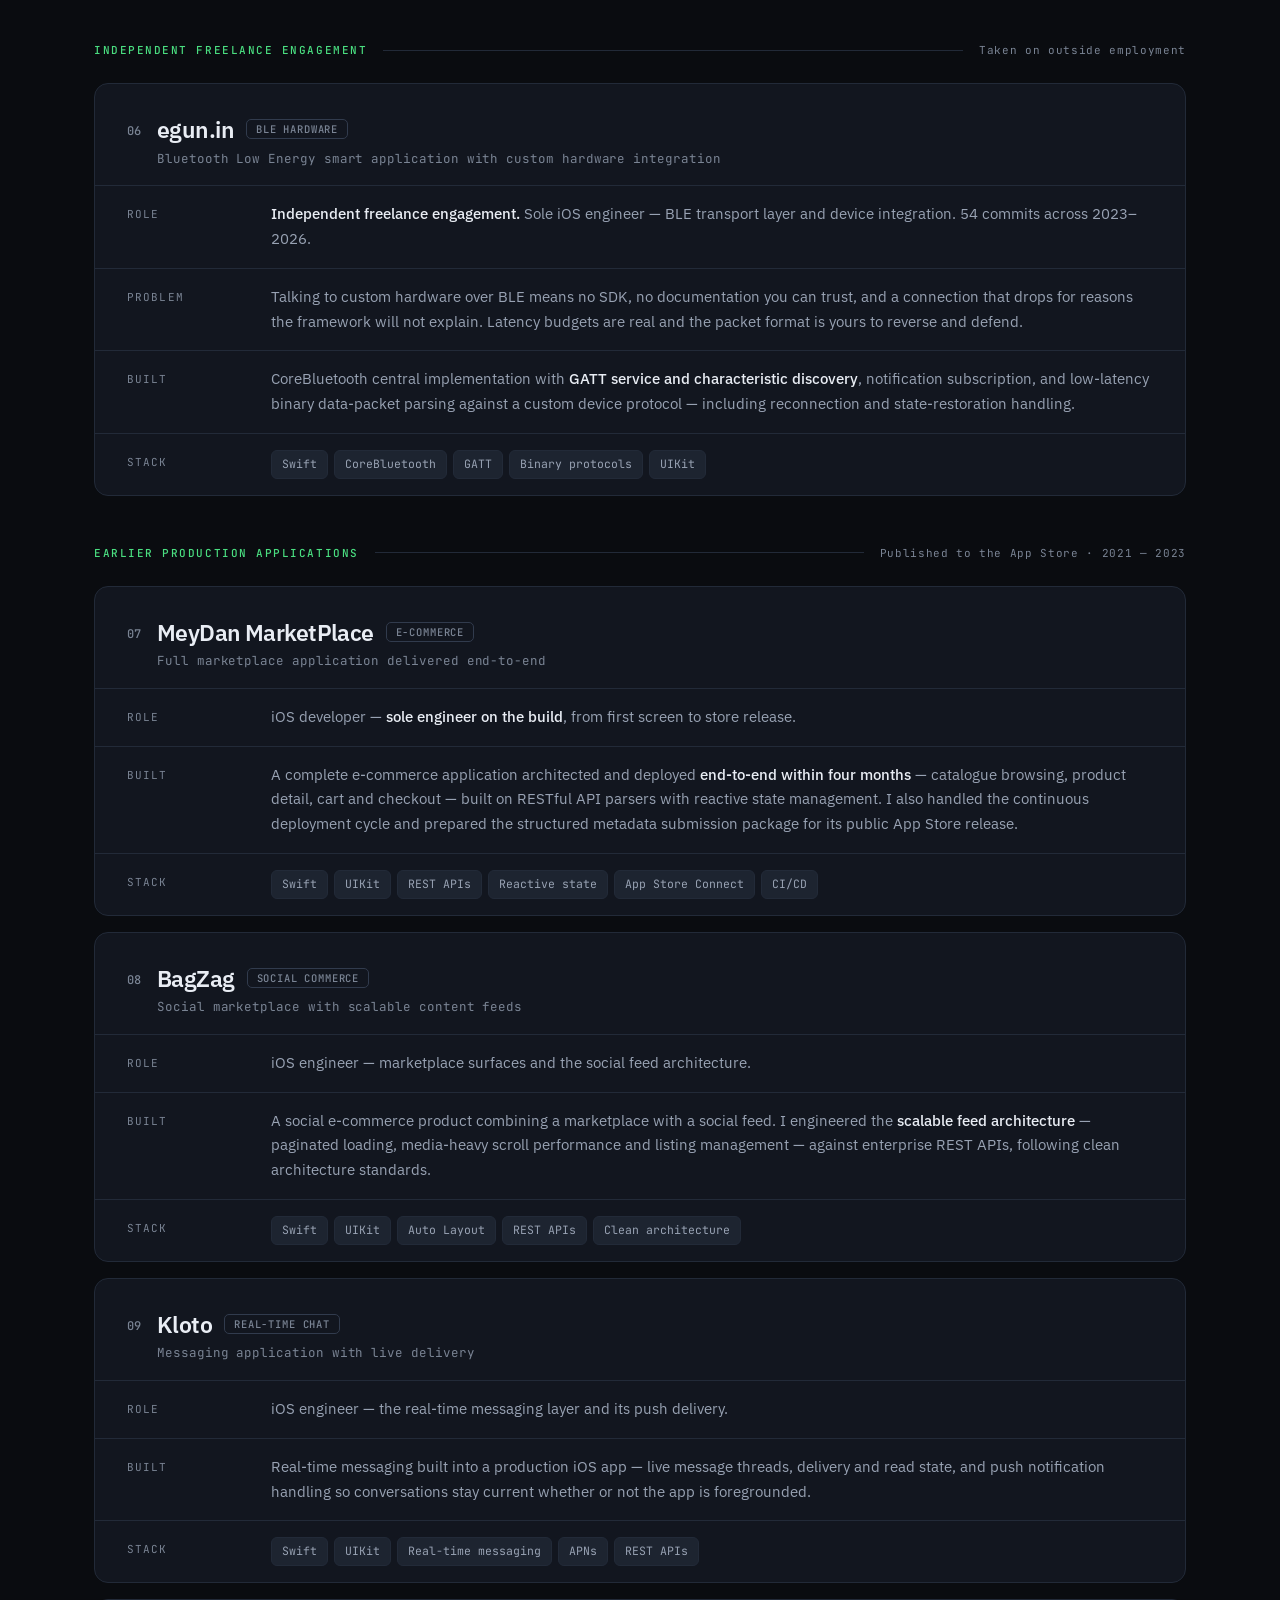
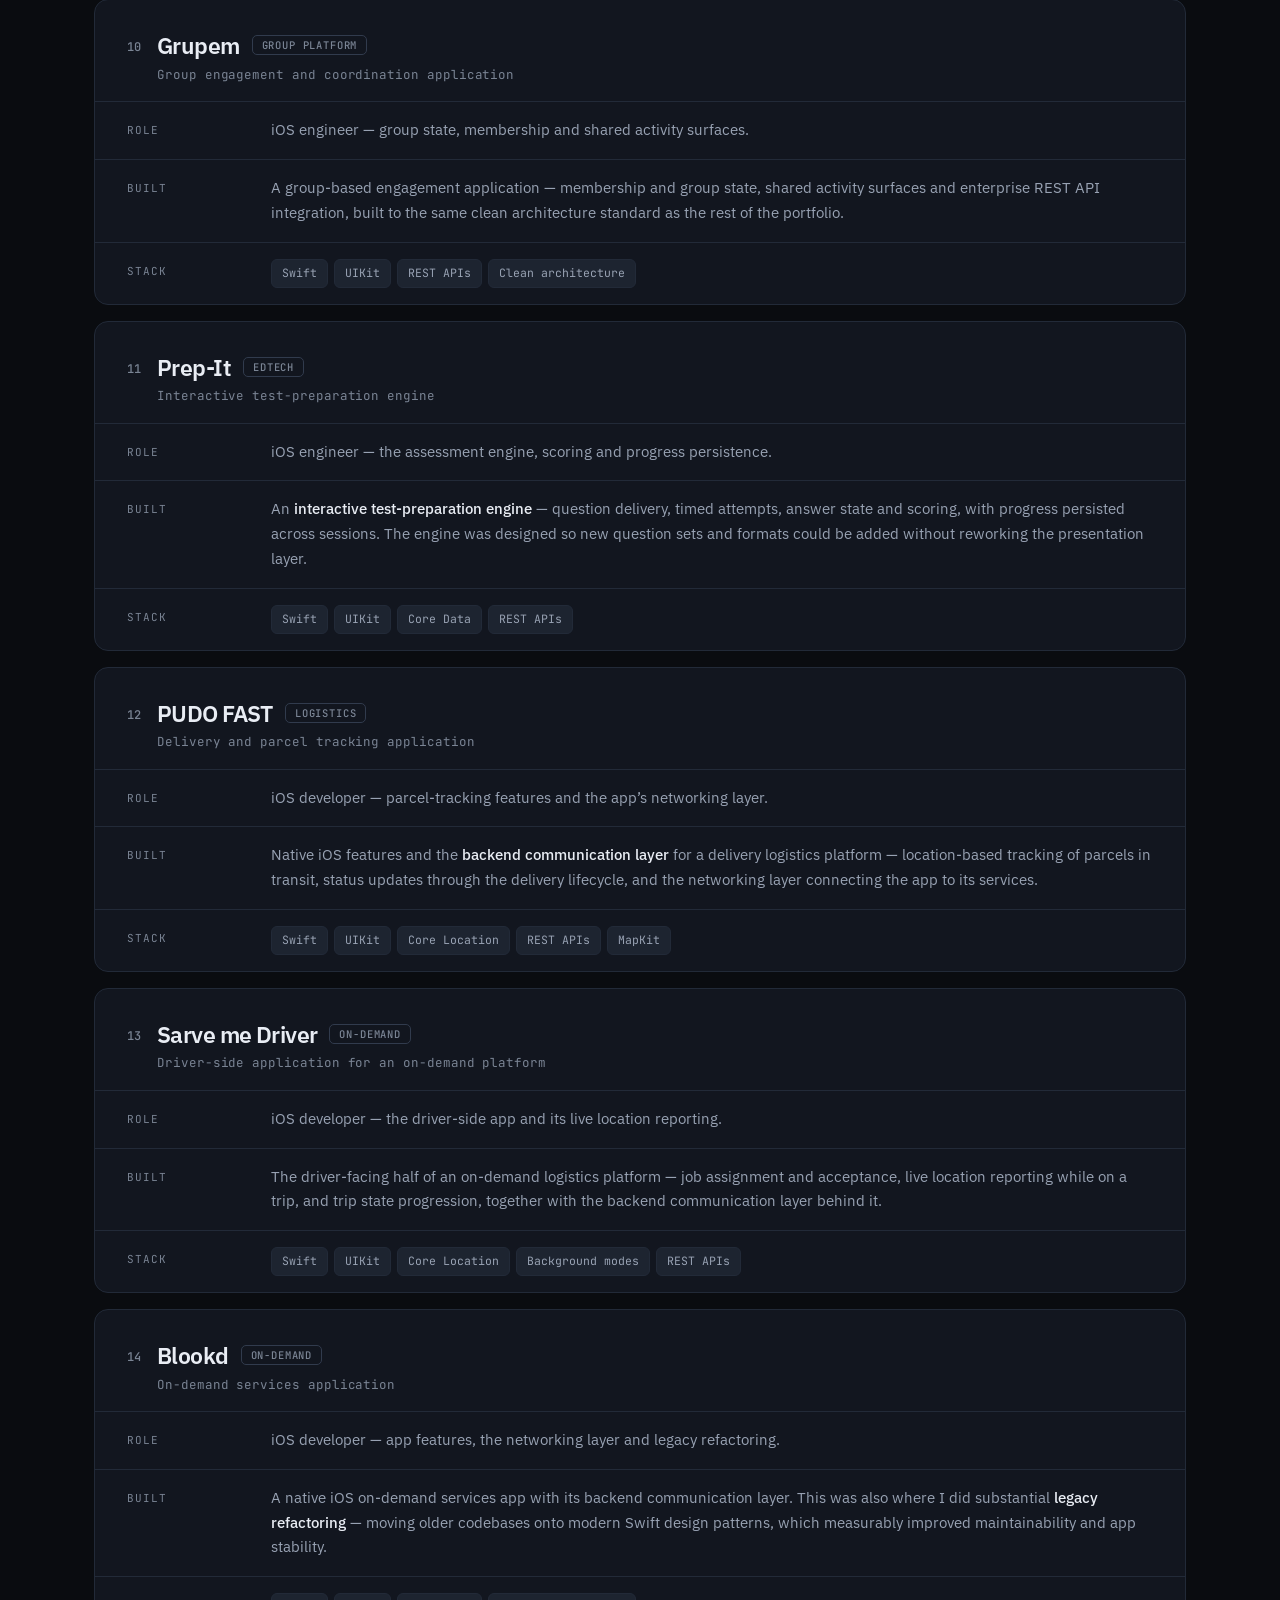
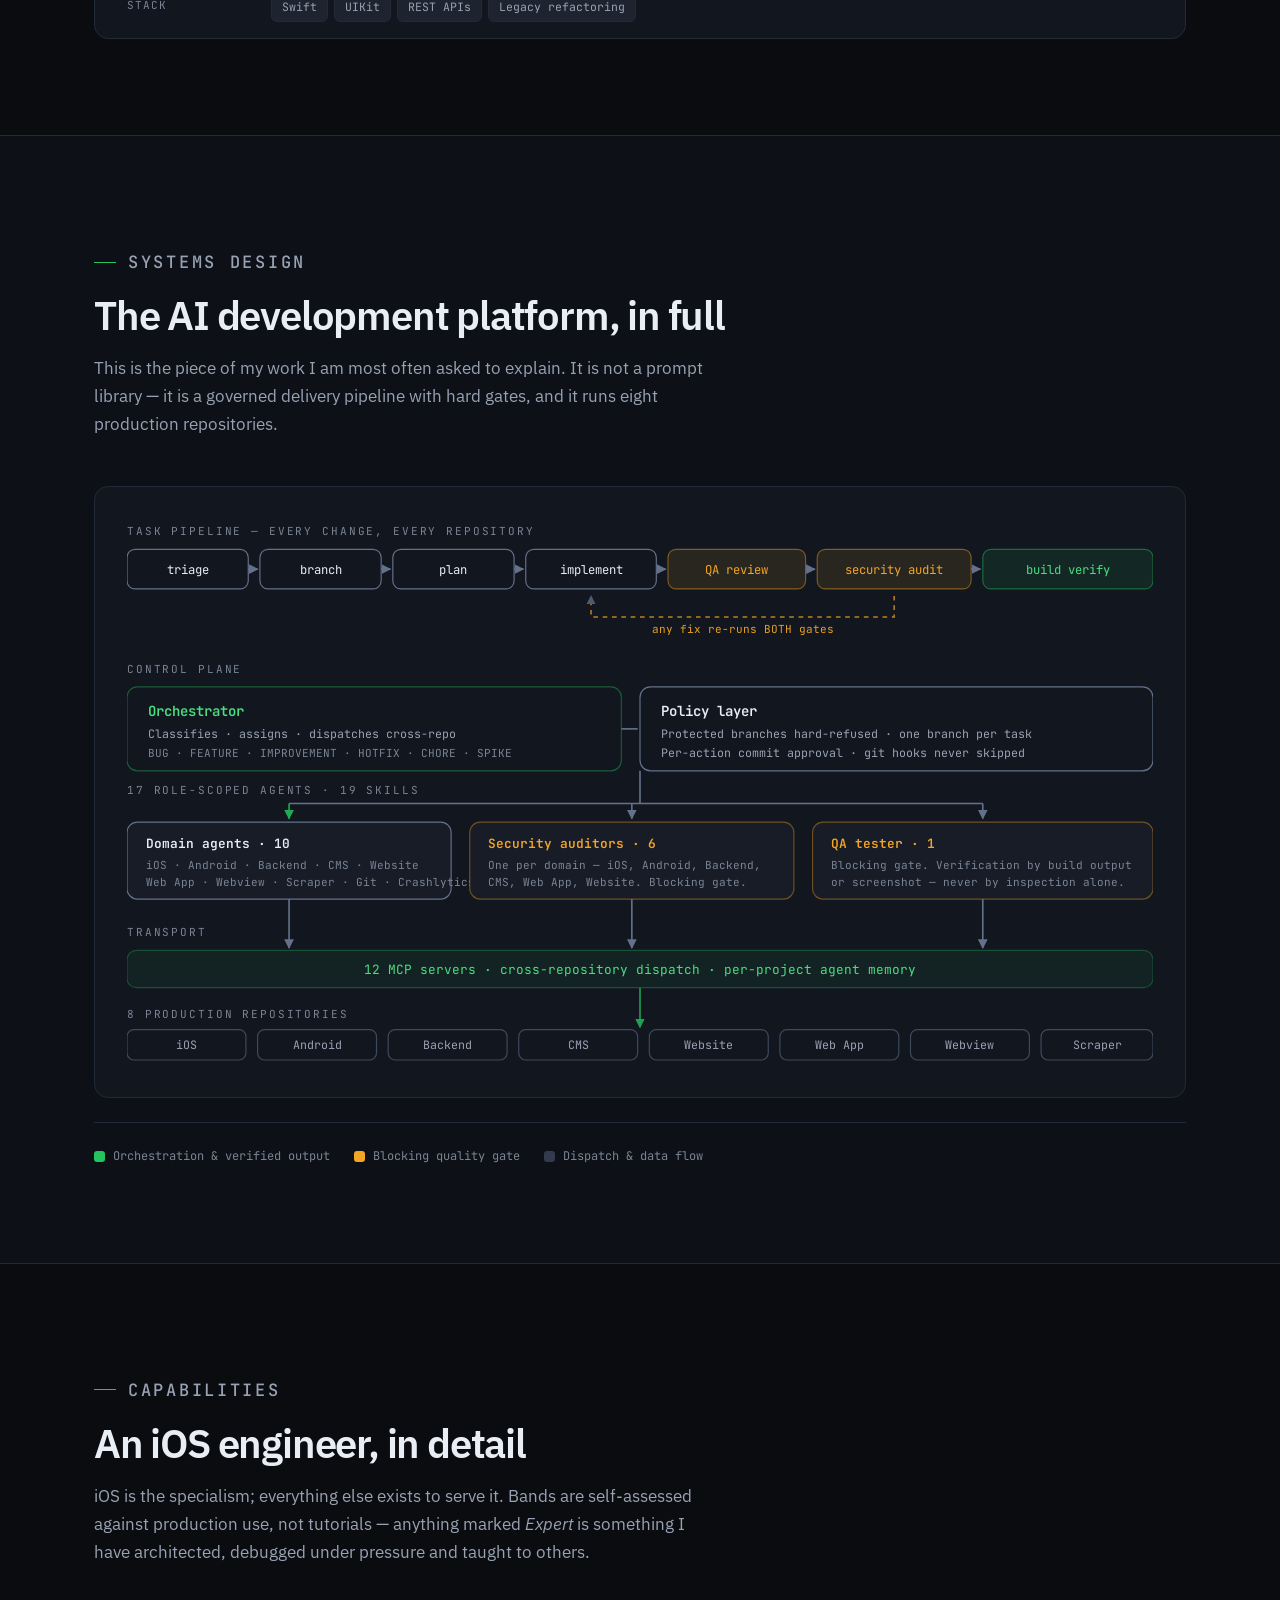
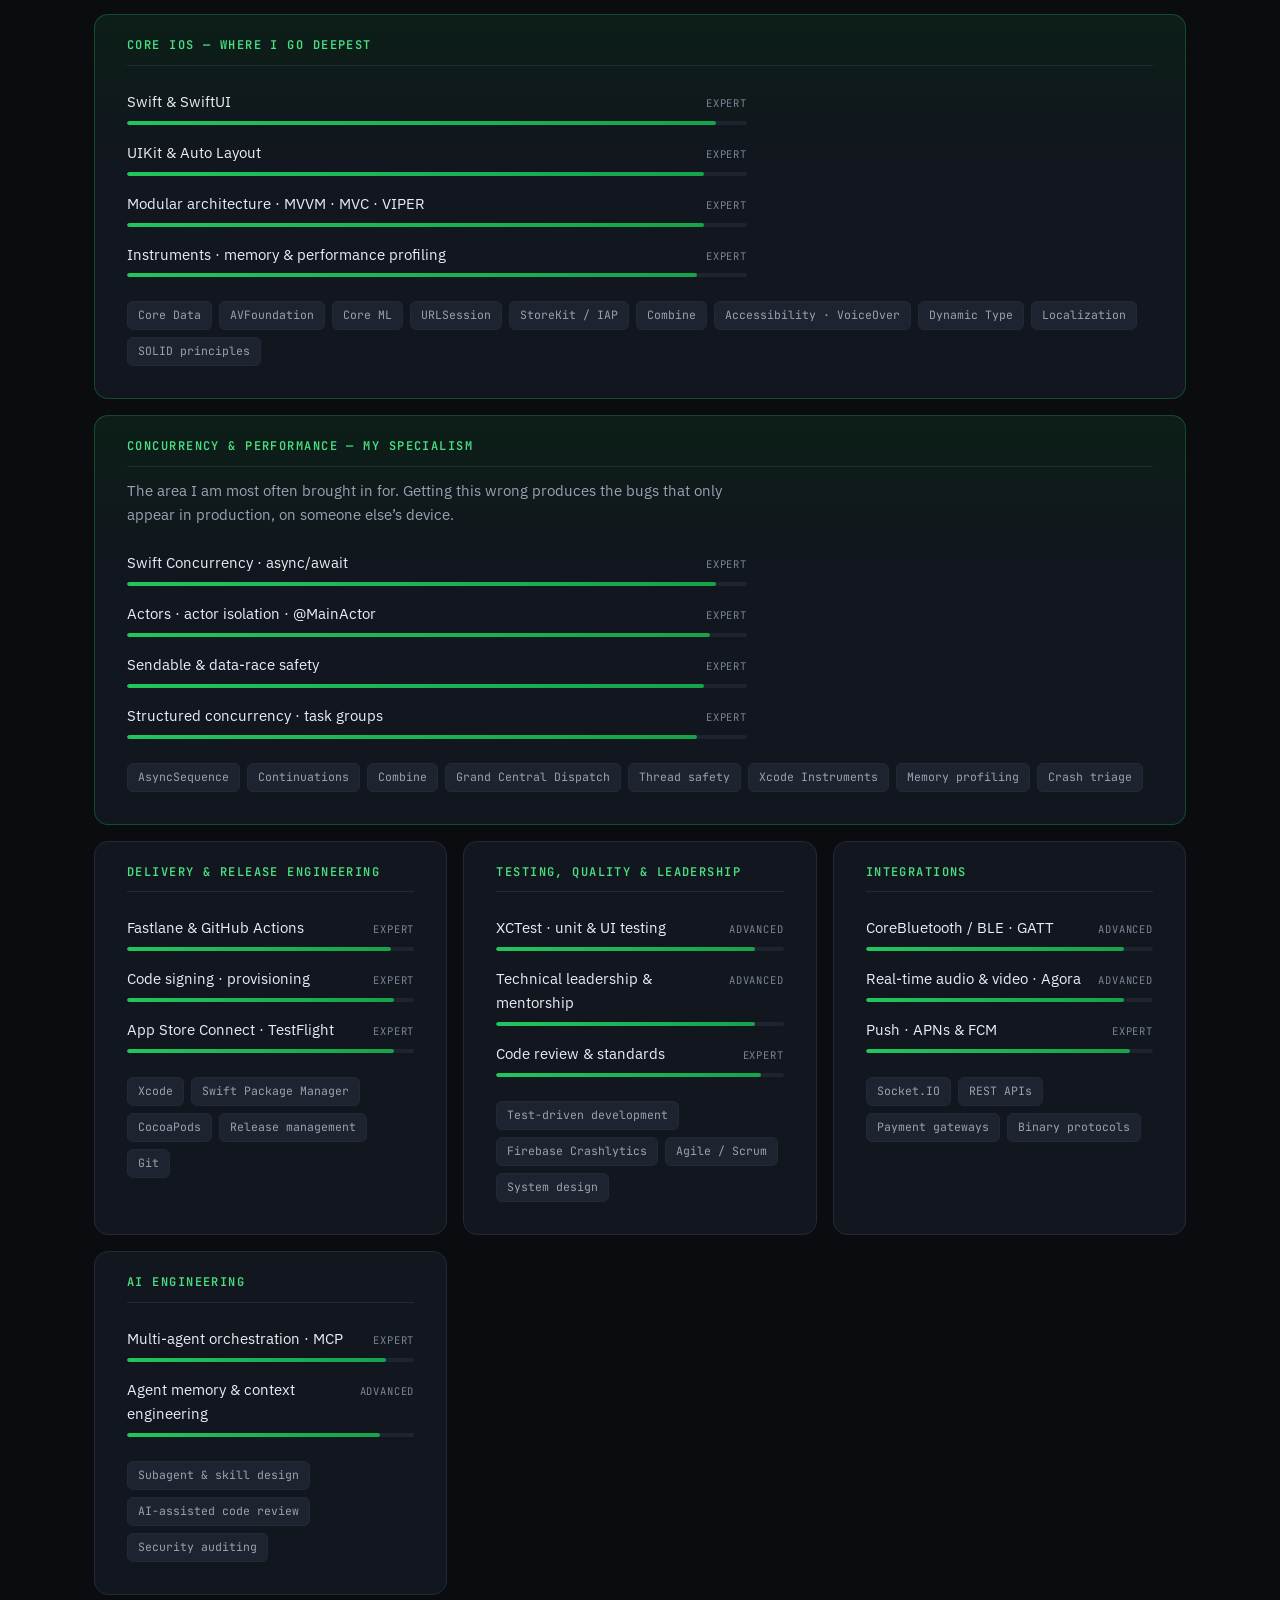
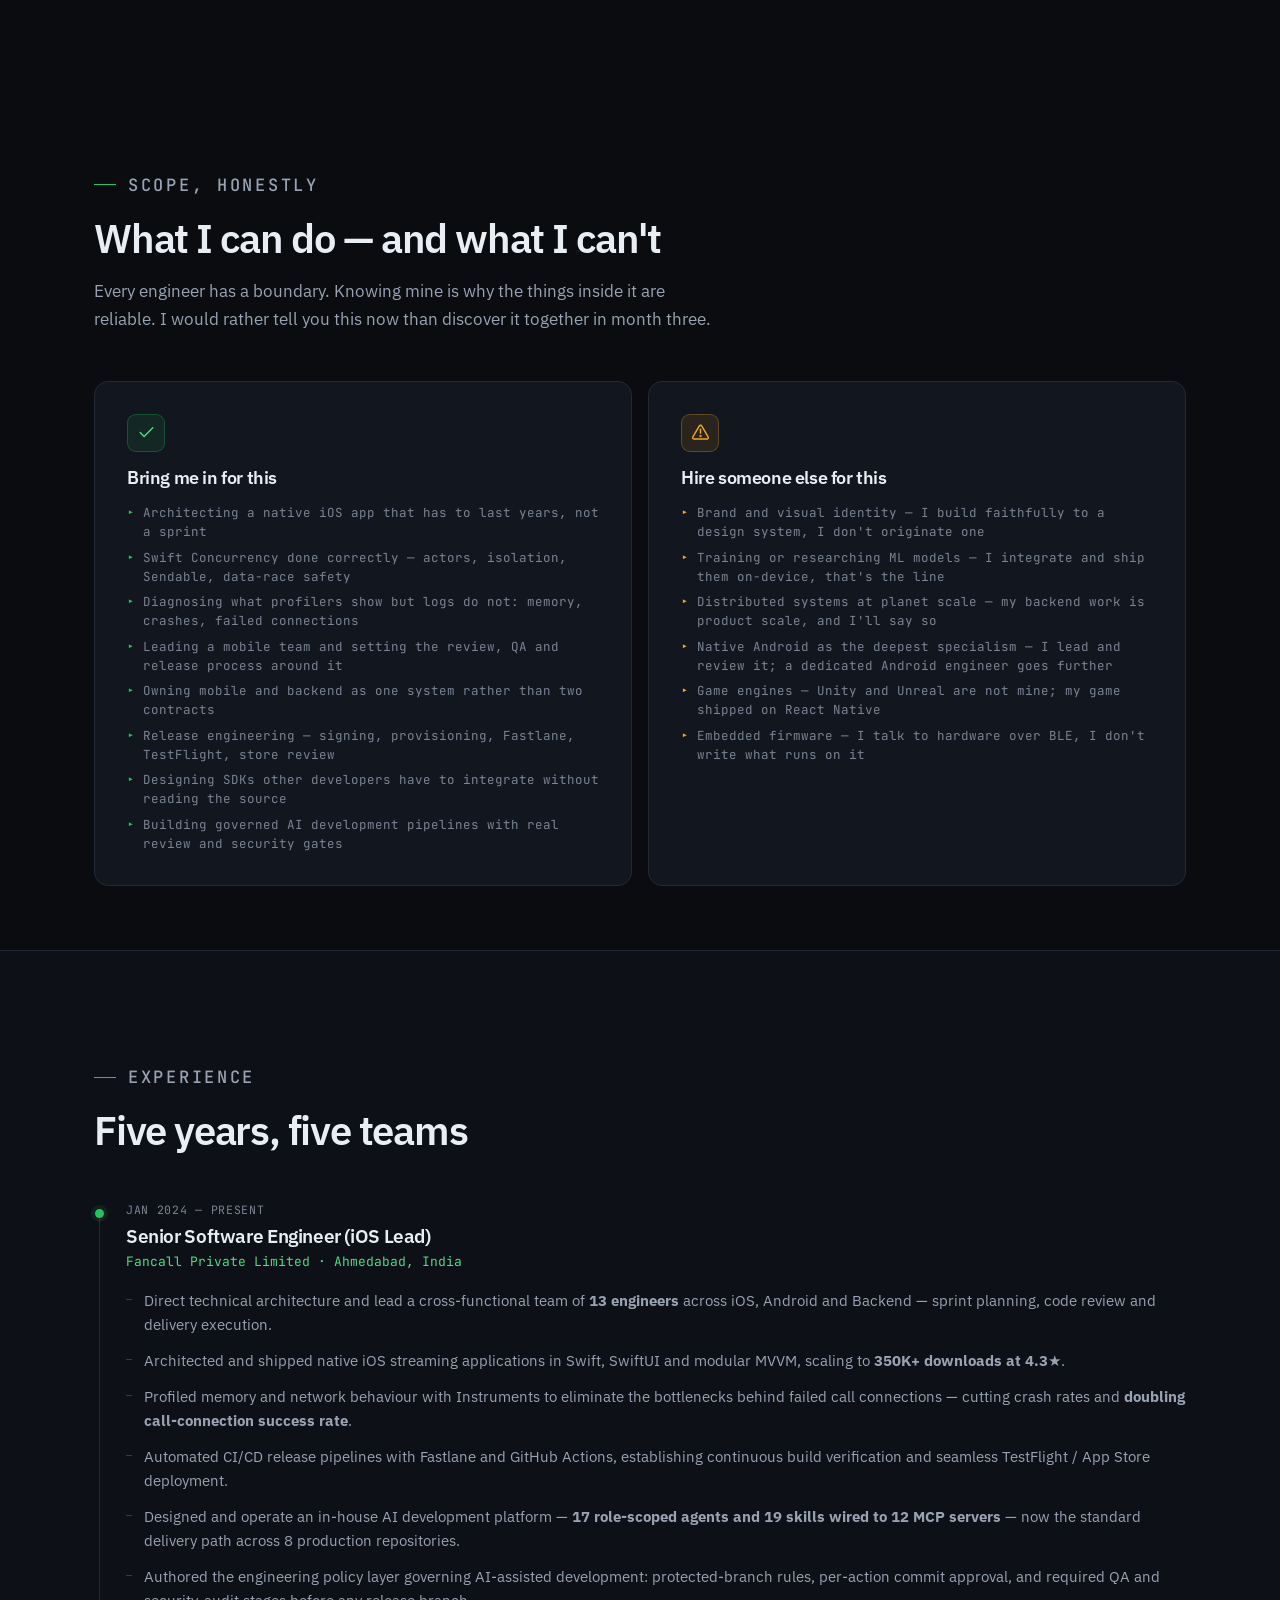
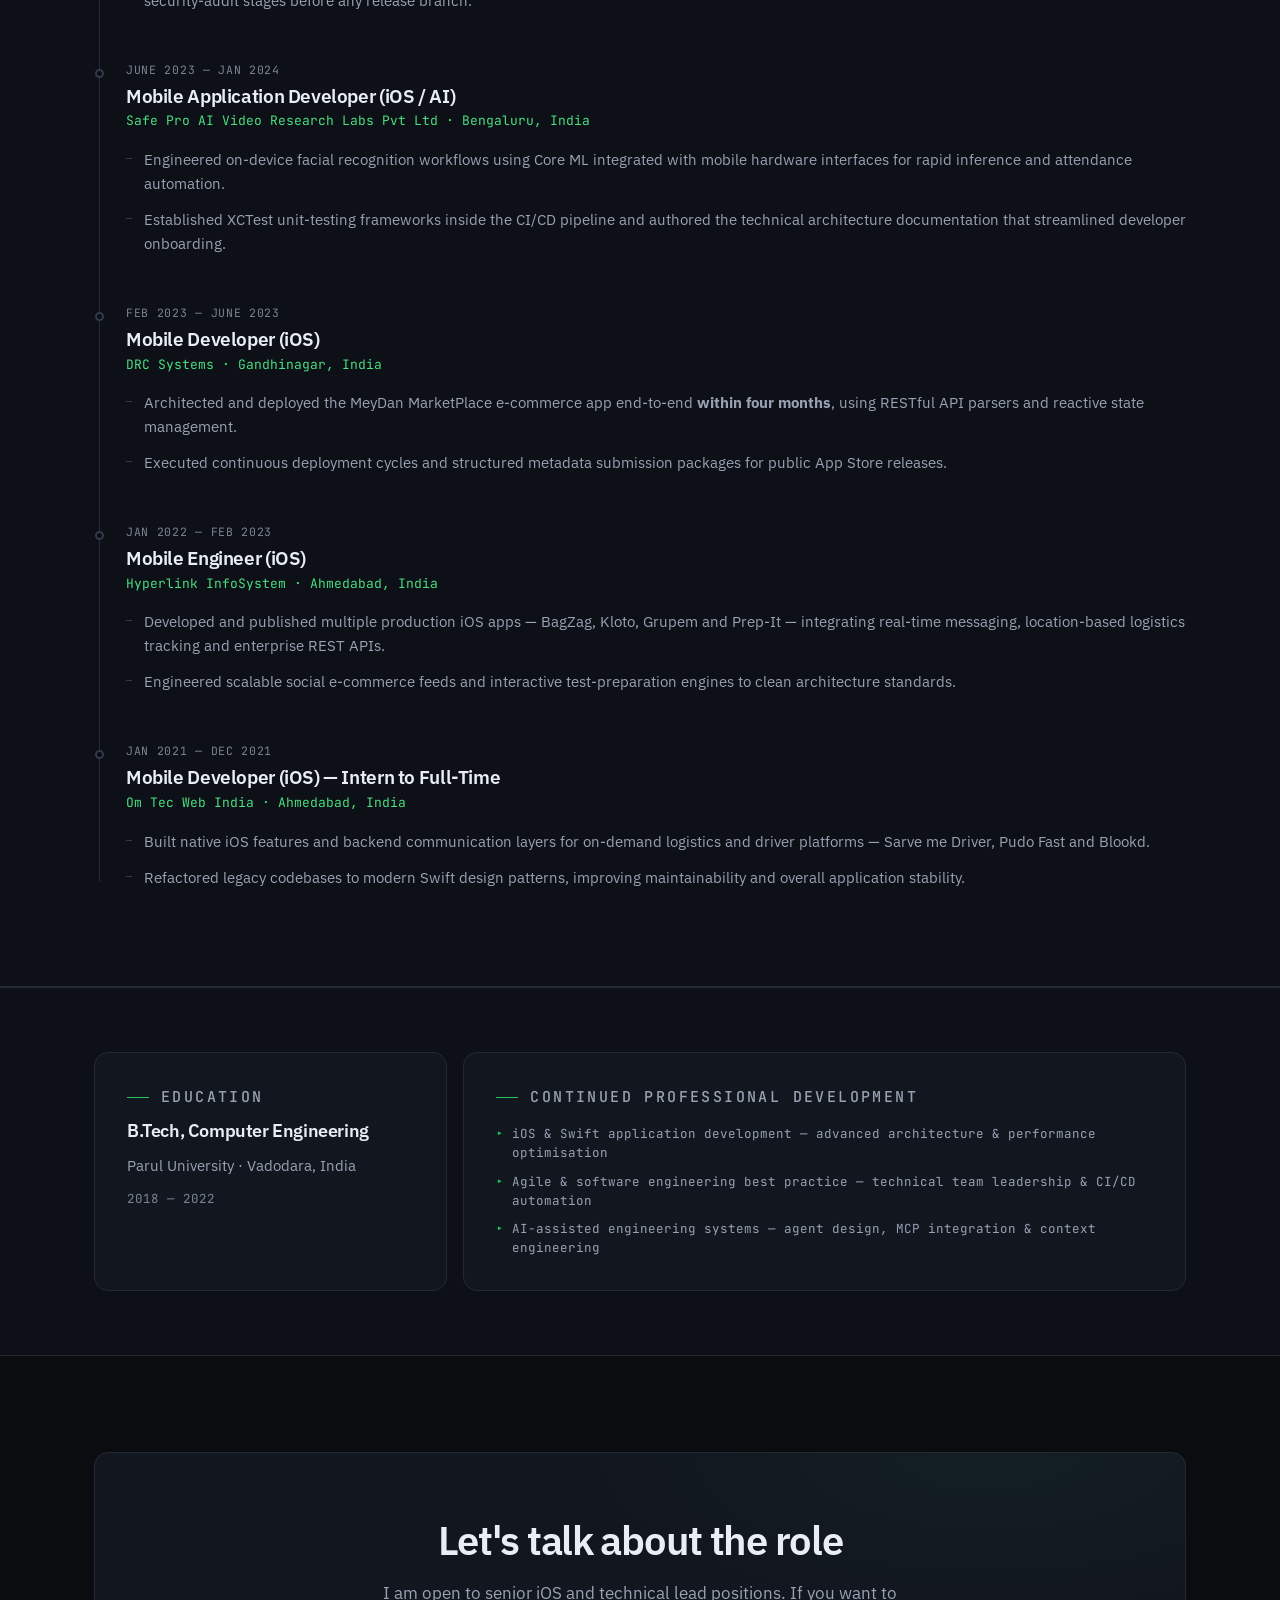
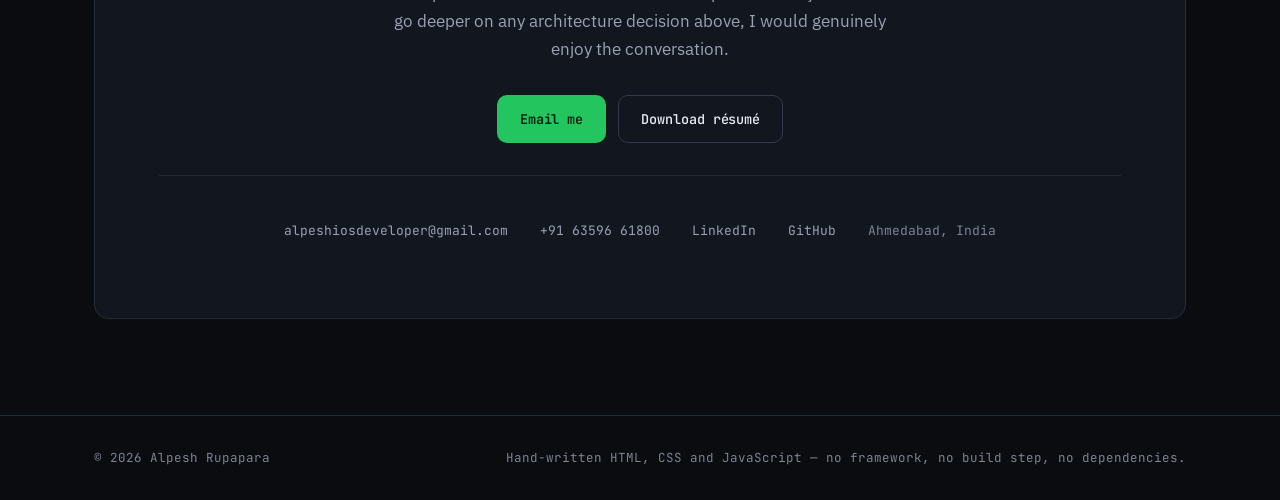
==== commit 3185f4bd: "Remove every reference to the freelance profile from the core profile The two profiles are separate " ====
--- a/index.html
+++ b/index.html
@@ -55,7 +55,6 @@
       <a href="#scope">Scope</a>
       <a href="#experience">Experience</a>
       <a href="#contact">Contact</a>
-      <a class="nav__switch" href="https://alpeshrupapara21.github.io/hire/">Hire me freelance →</a>
     </nav>
   </div>
 </header>
@@ -193,8 +192,7 @@
       <h2>Projects, as specifications</h2>
       <p>Fourteen applications and platforms built in the roles below. Each entry states what I owned,
          the hard problem, what I actually built and the measured result — numbers come from the
-         repositories and stores themselves, not estimates. My independent projects live on the
-         <a href="https://alpeshrupapara21.github.io/hire/">freelance profile</a>.</p>
+         repositories and stores themselves, not estimates.</p>
     </div>
 
     <div class="projects">
@@ -898,7 +896,6 @@
       <div class="btn-row">
         <a class="btn btn--primary" href="mailto:alpeshiosdeveloper@gmail.com?subject=Senior%20iOS%20role">Email me</a>
         <a class="btn btn--ghost" href="assets/Alpesh_Rupapara_Resume.pdf" download>Download résumé</a>
-        <a class="btn btn--ghost" href="https://alpeshrupapara21.github.io/hire/">Freelance enquiry →</a>
       </div>
       <div class="contact-lines">
         <a href="mailto:alpeshiosdeveloper@gmail.com">alpeshiosdeveloper@gmail.com</a>
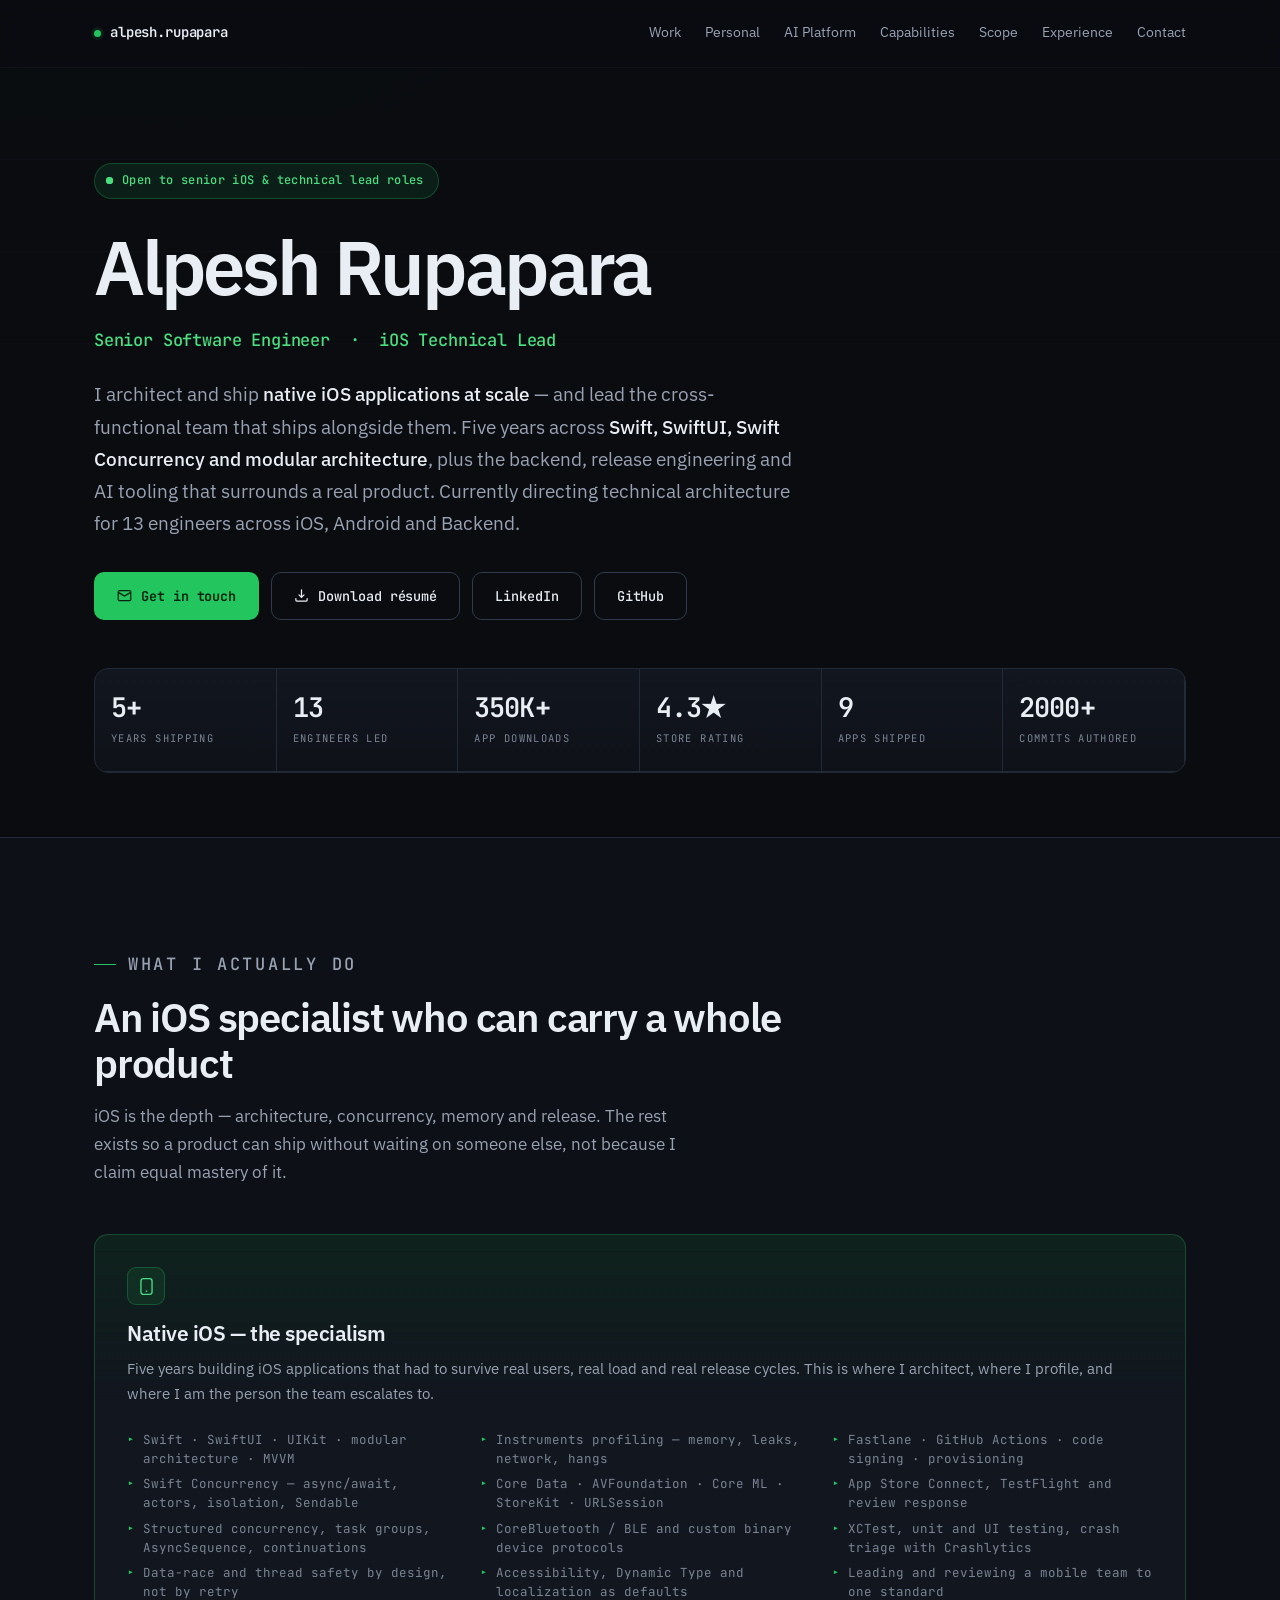
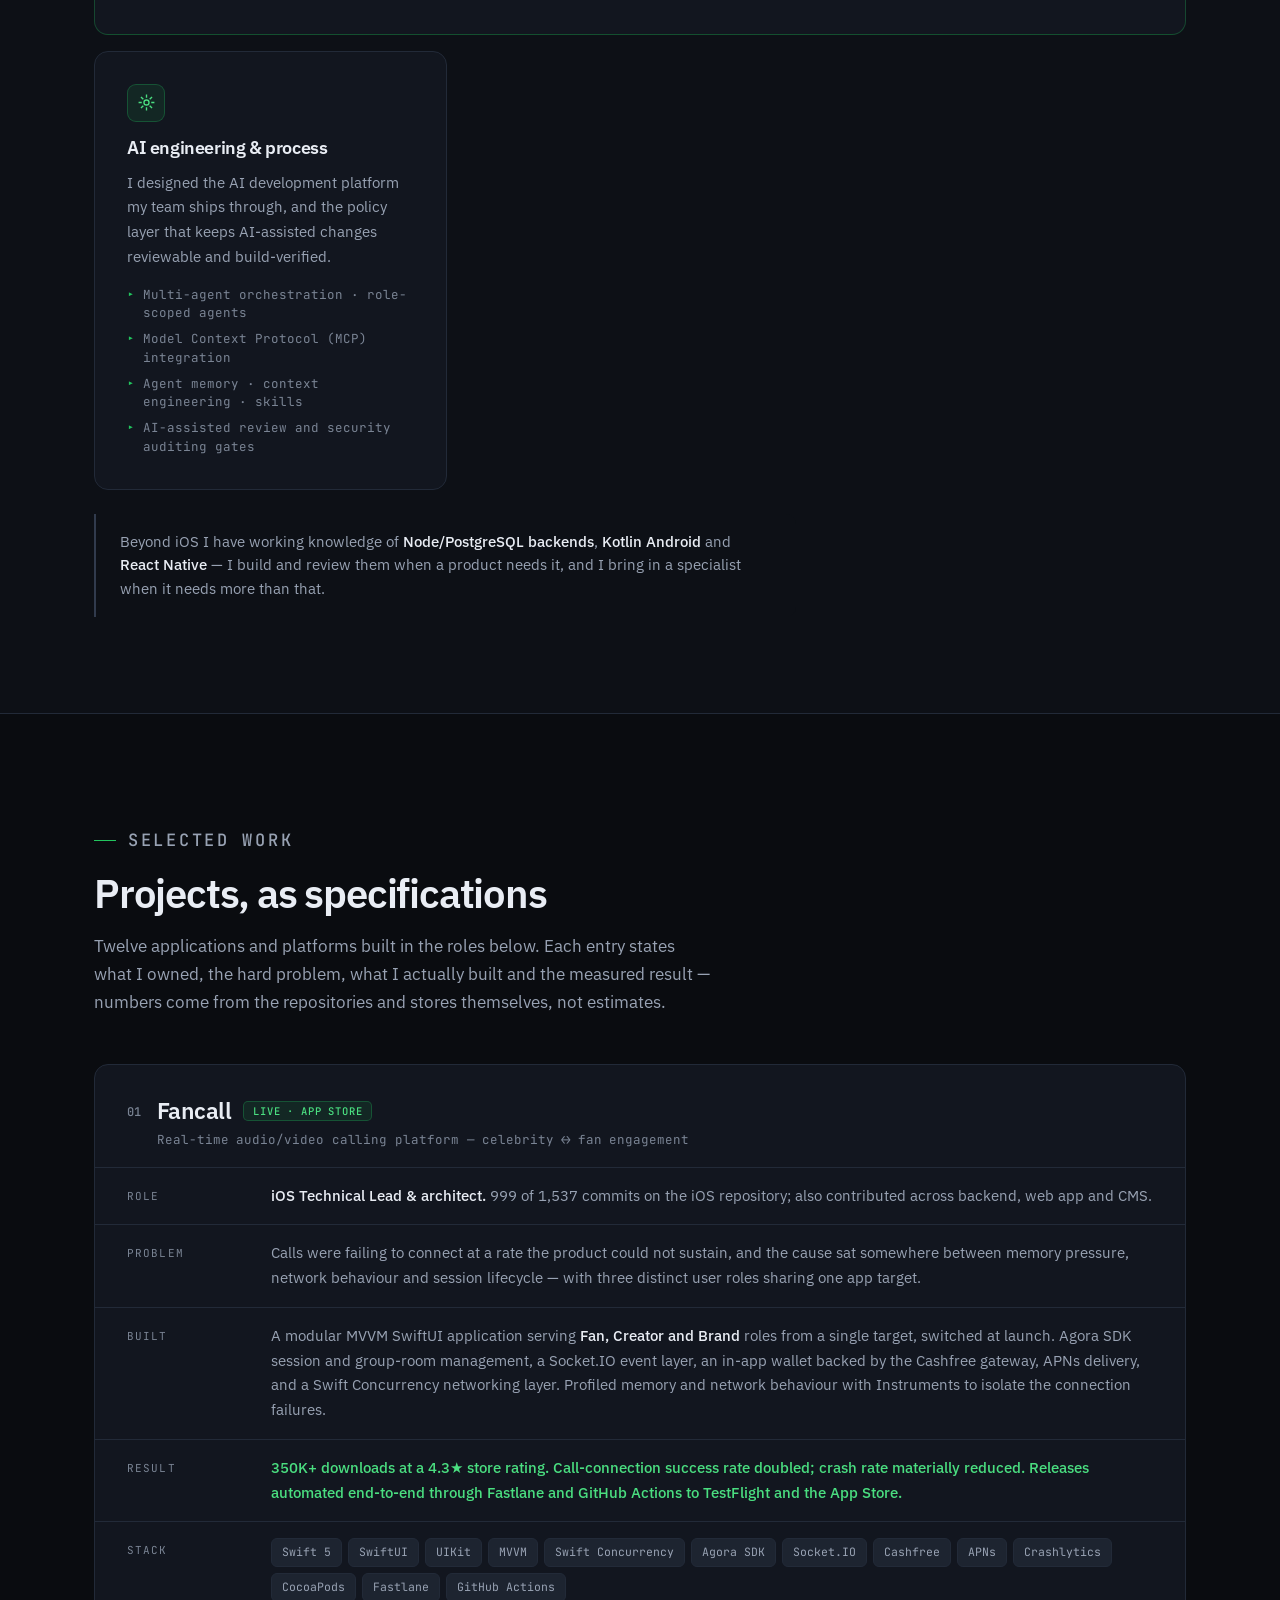
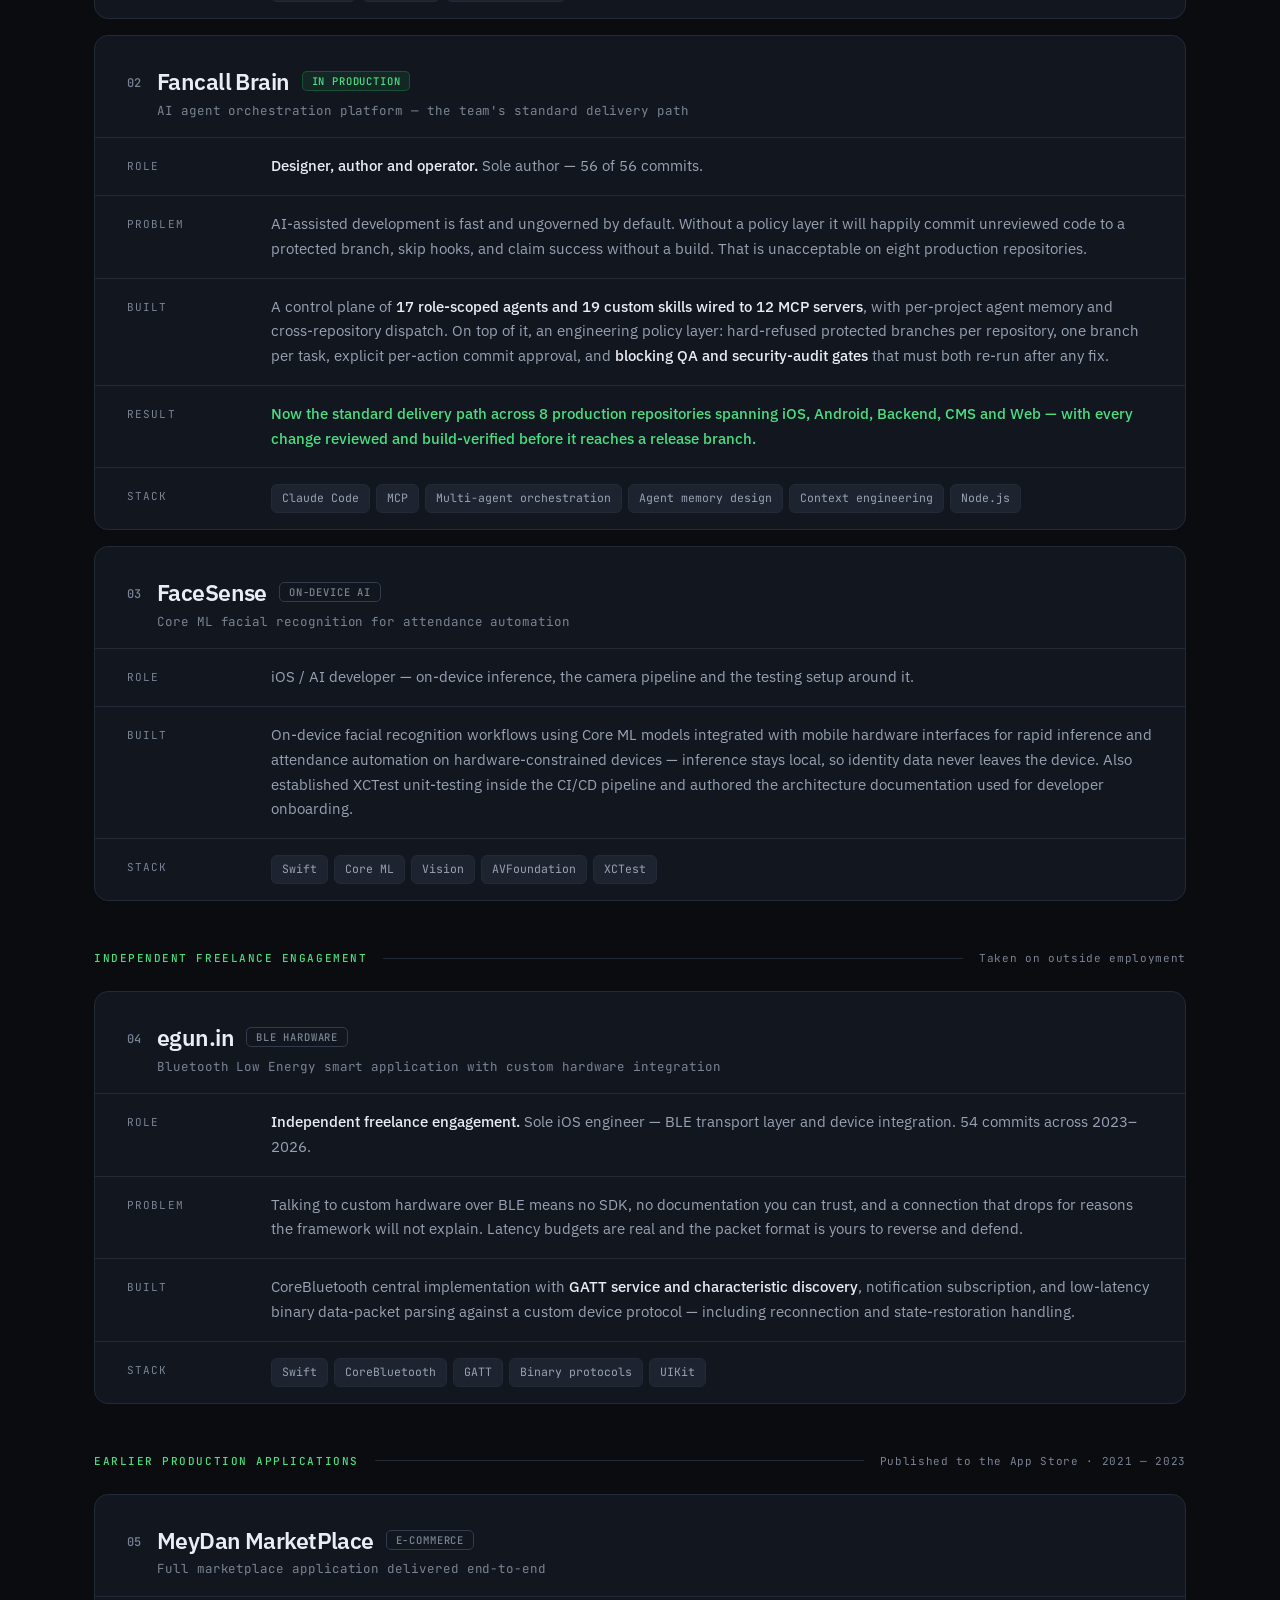
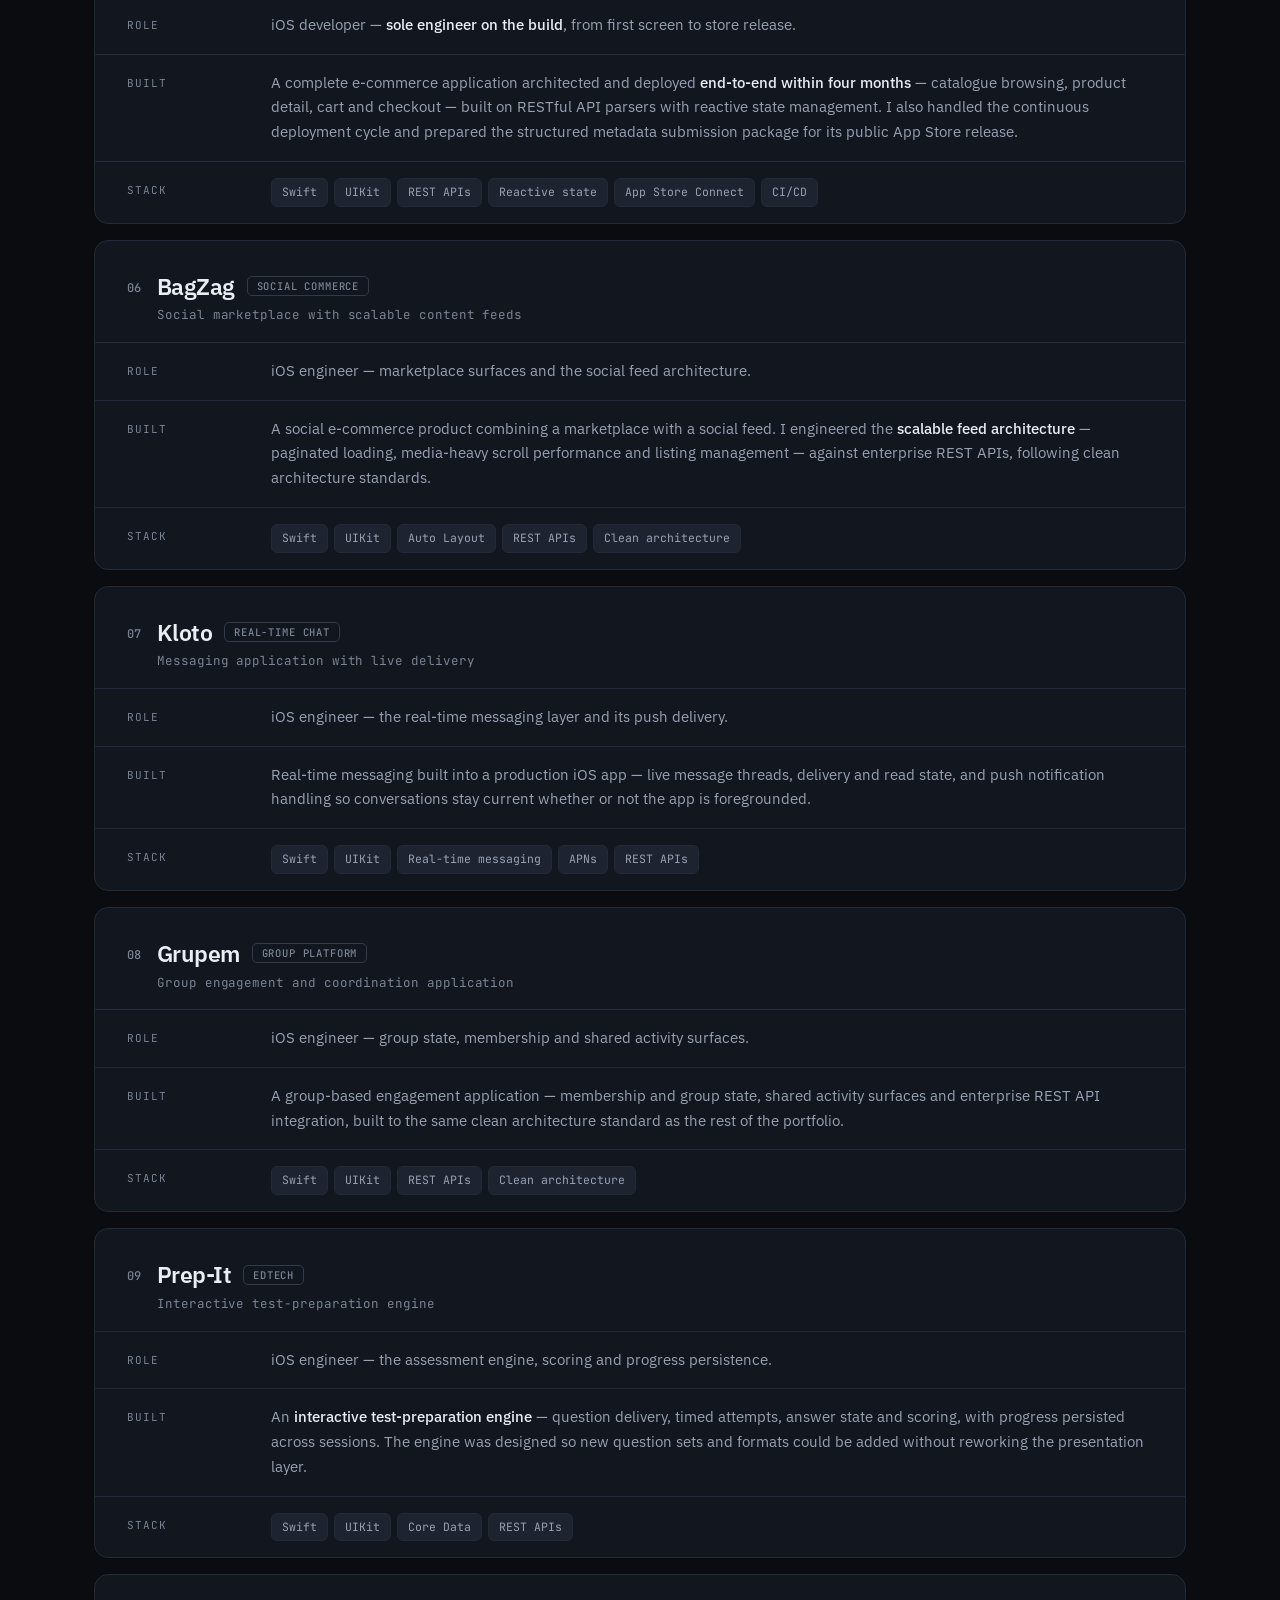
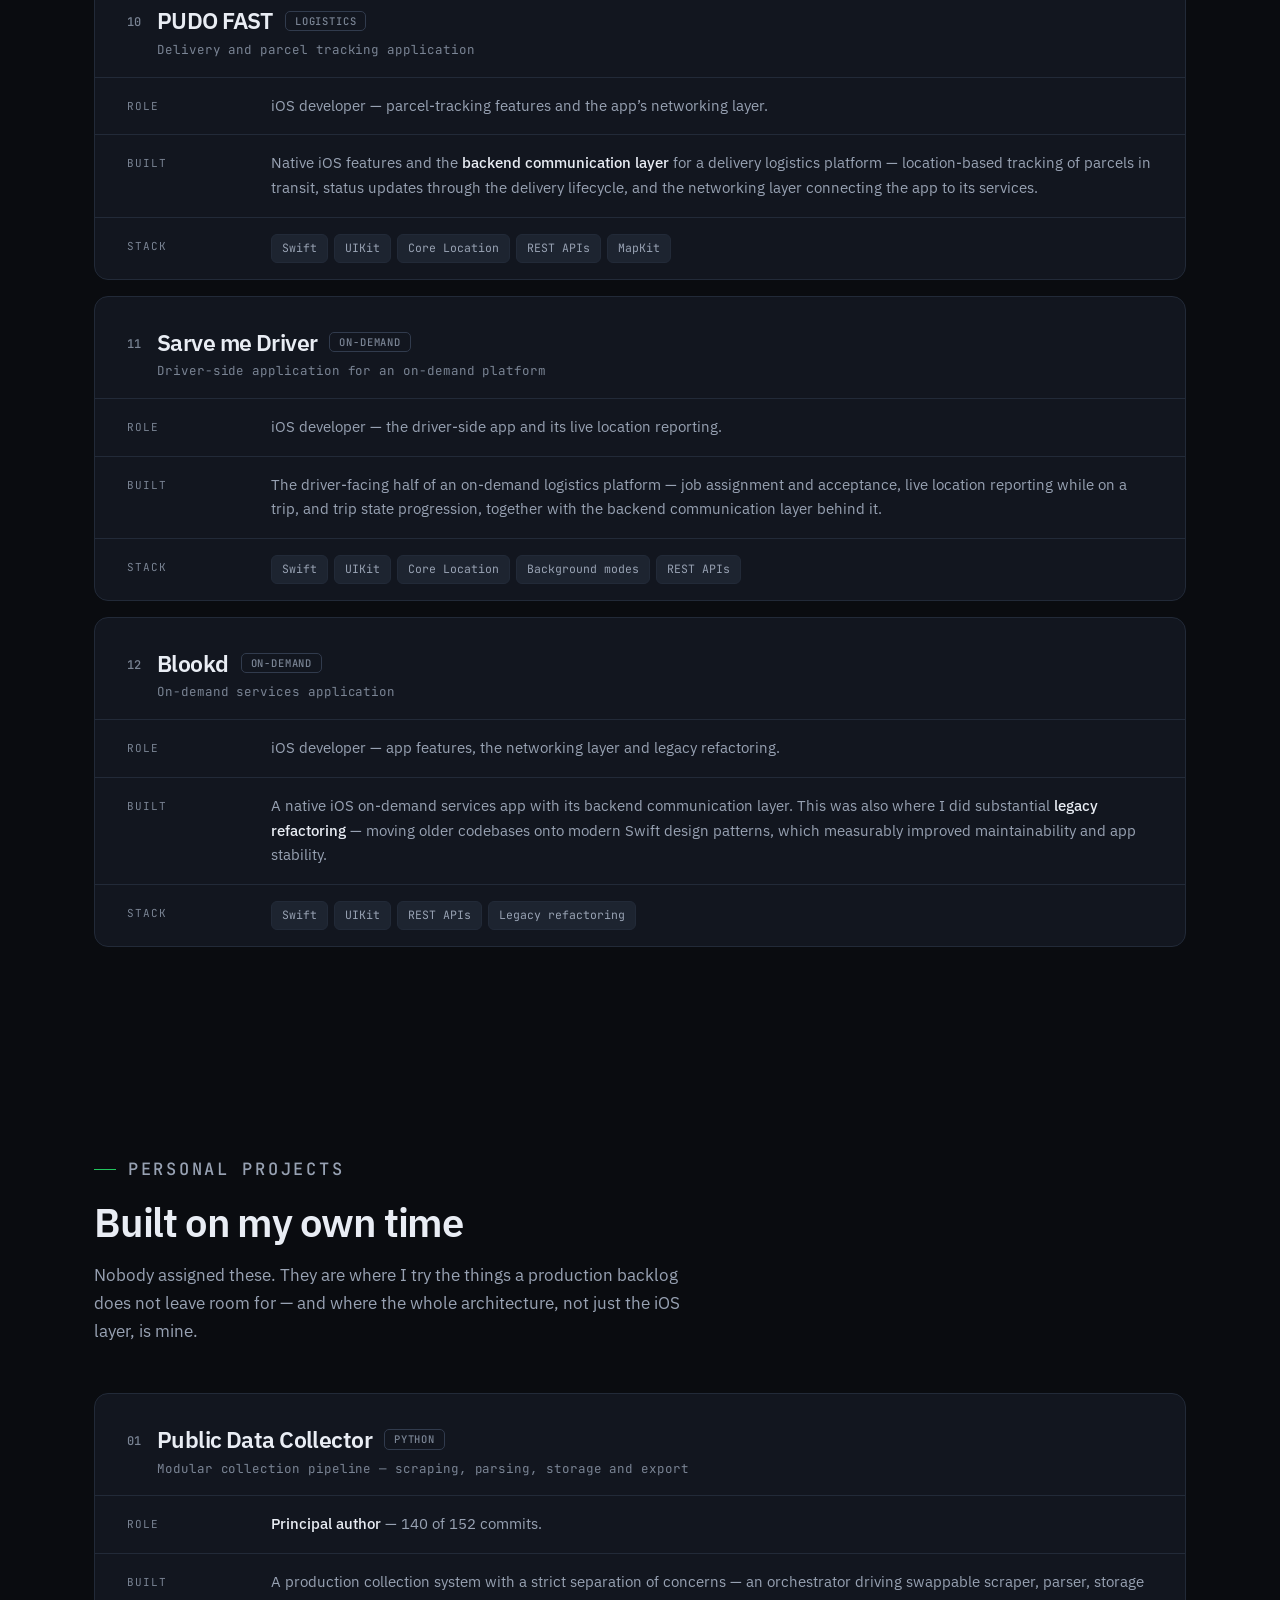
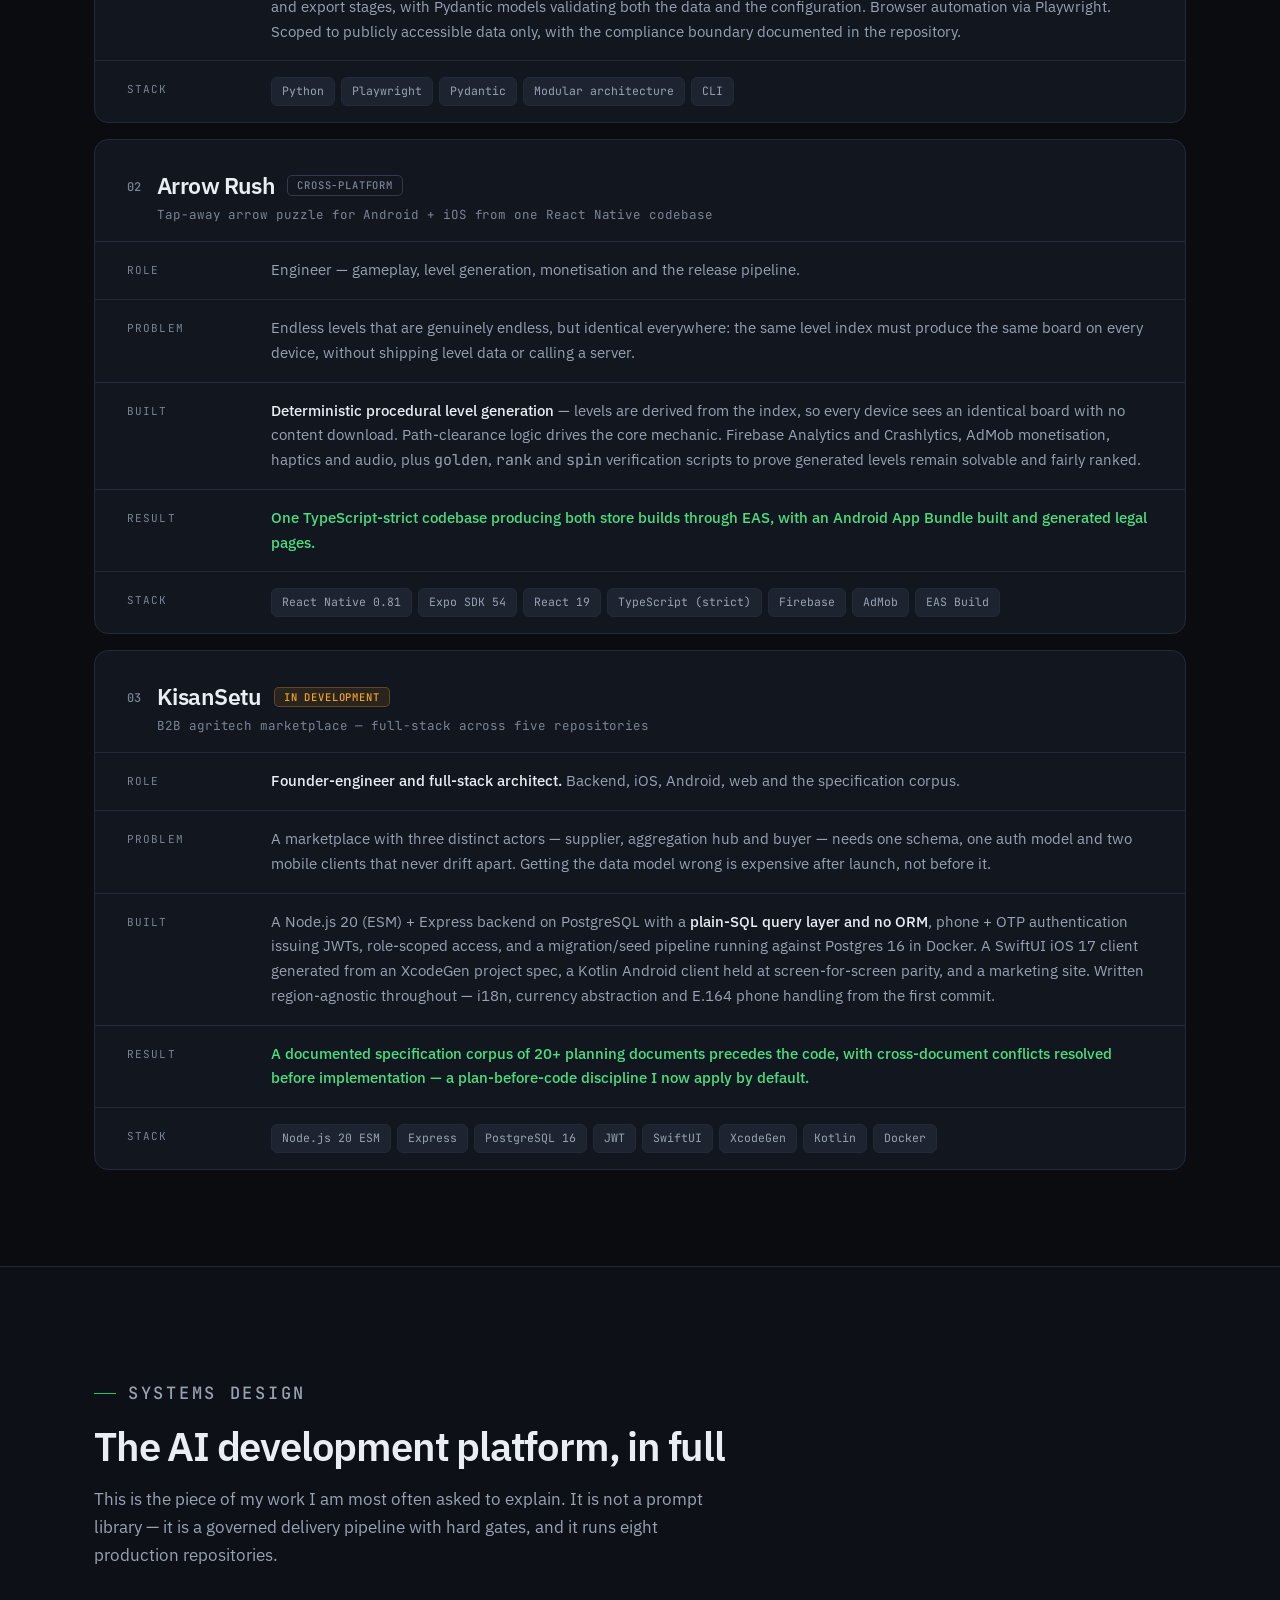
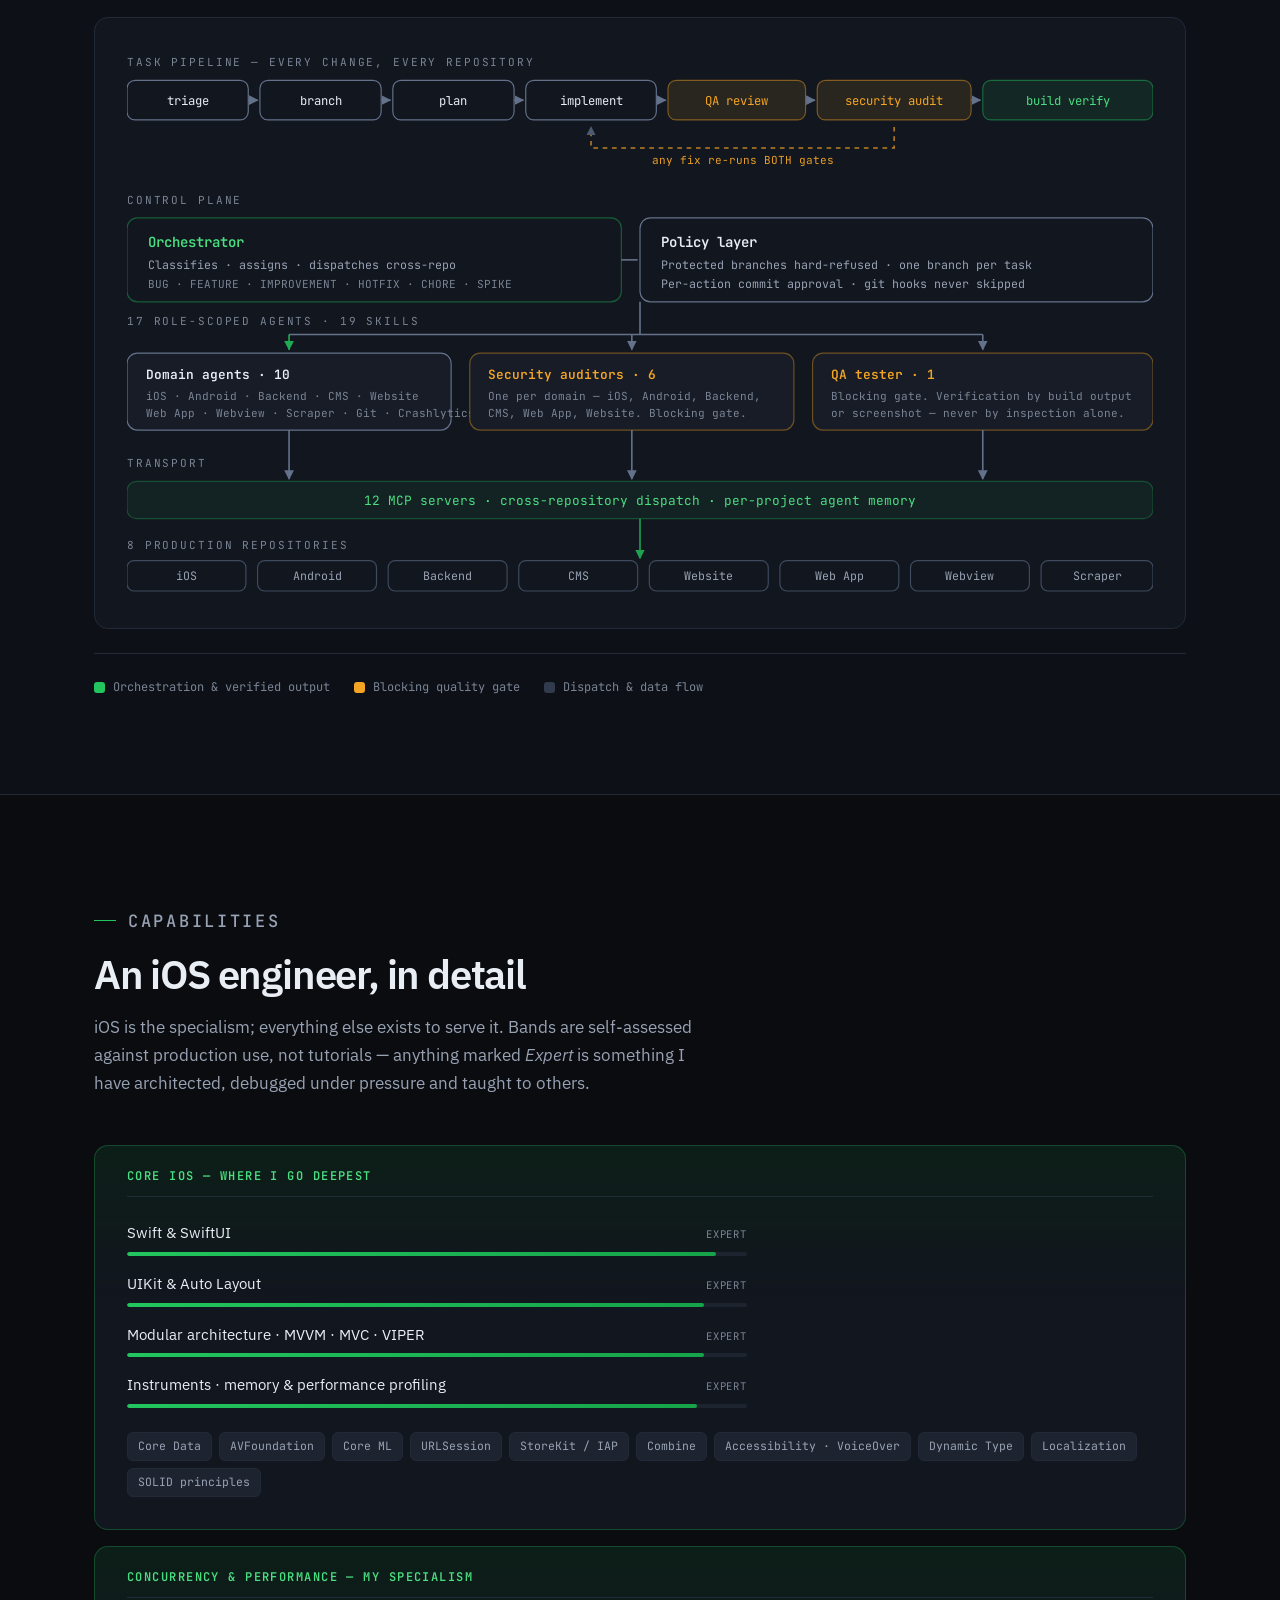
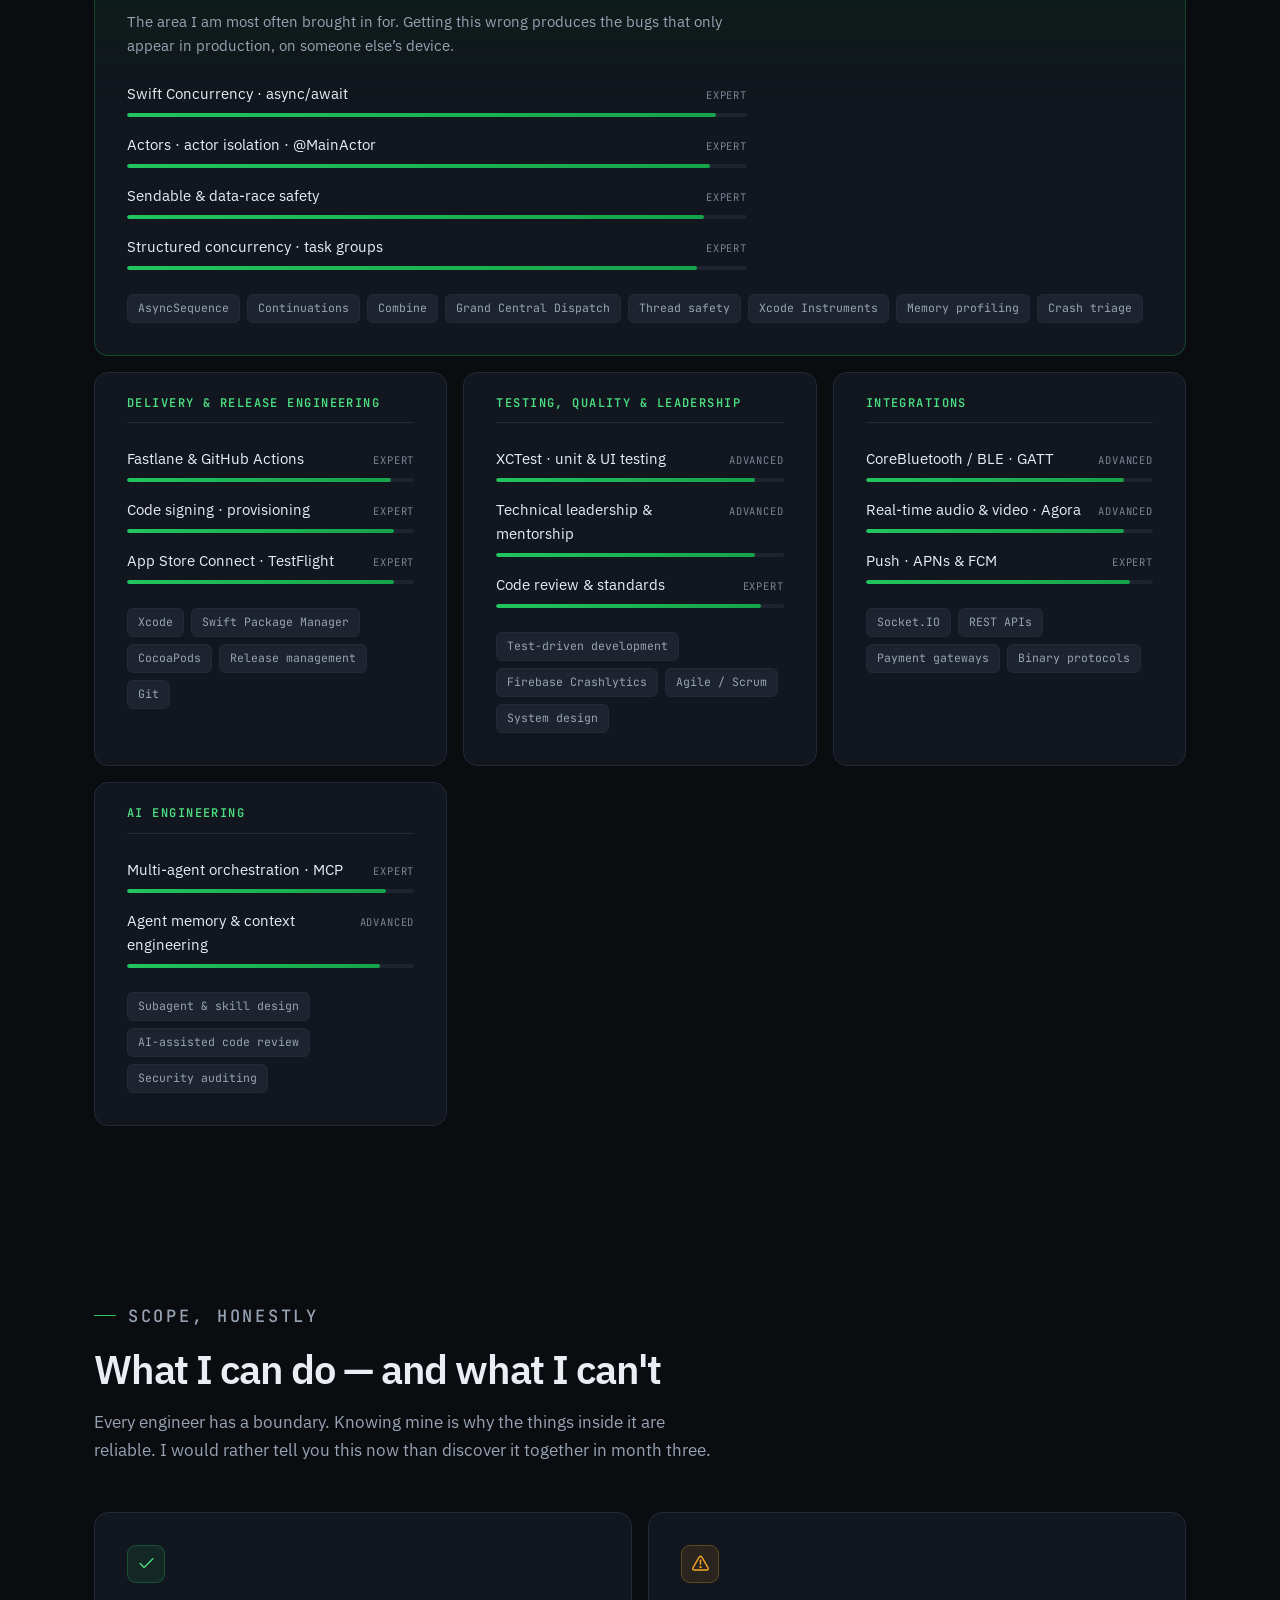
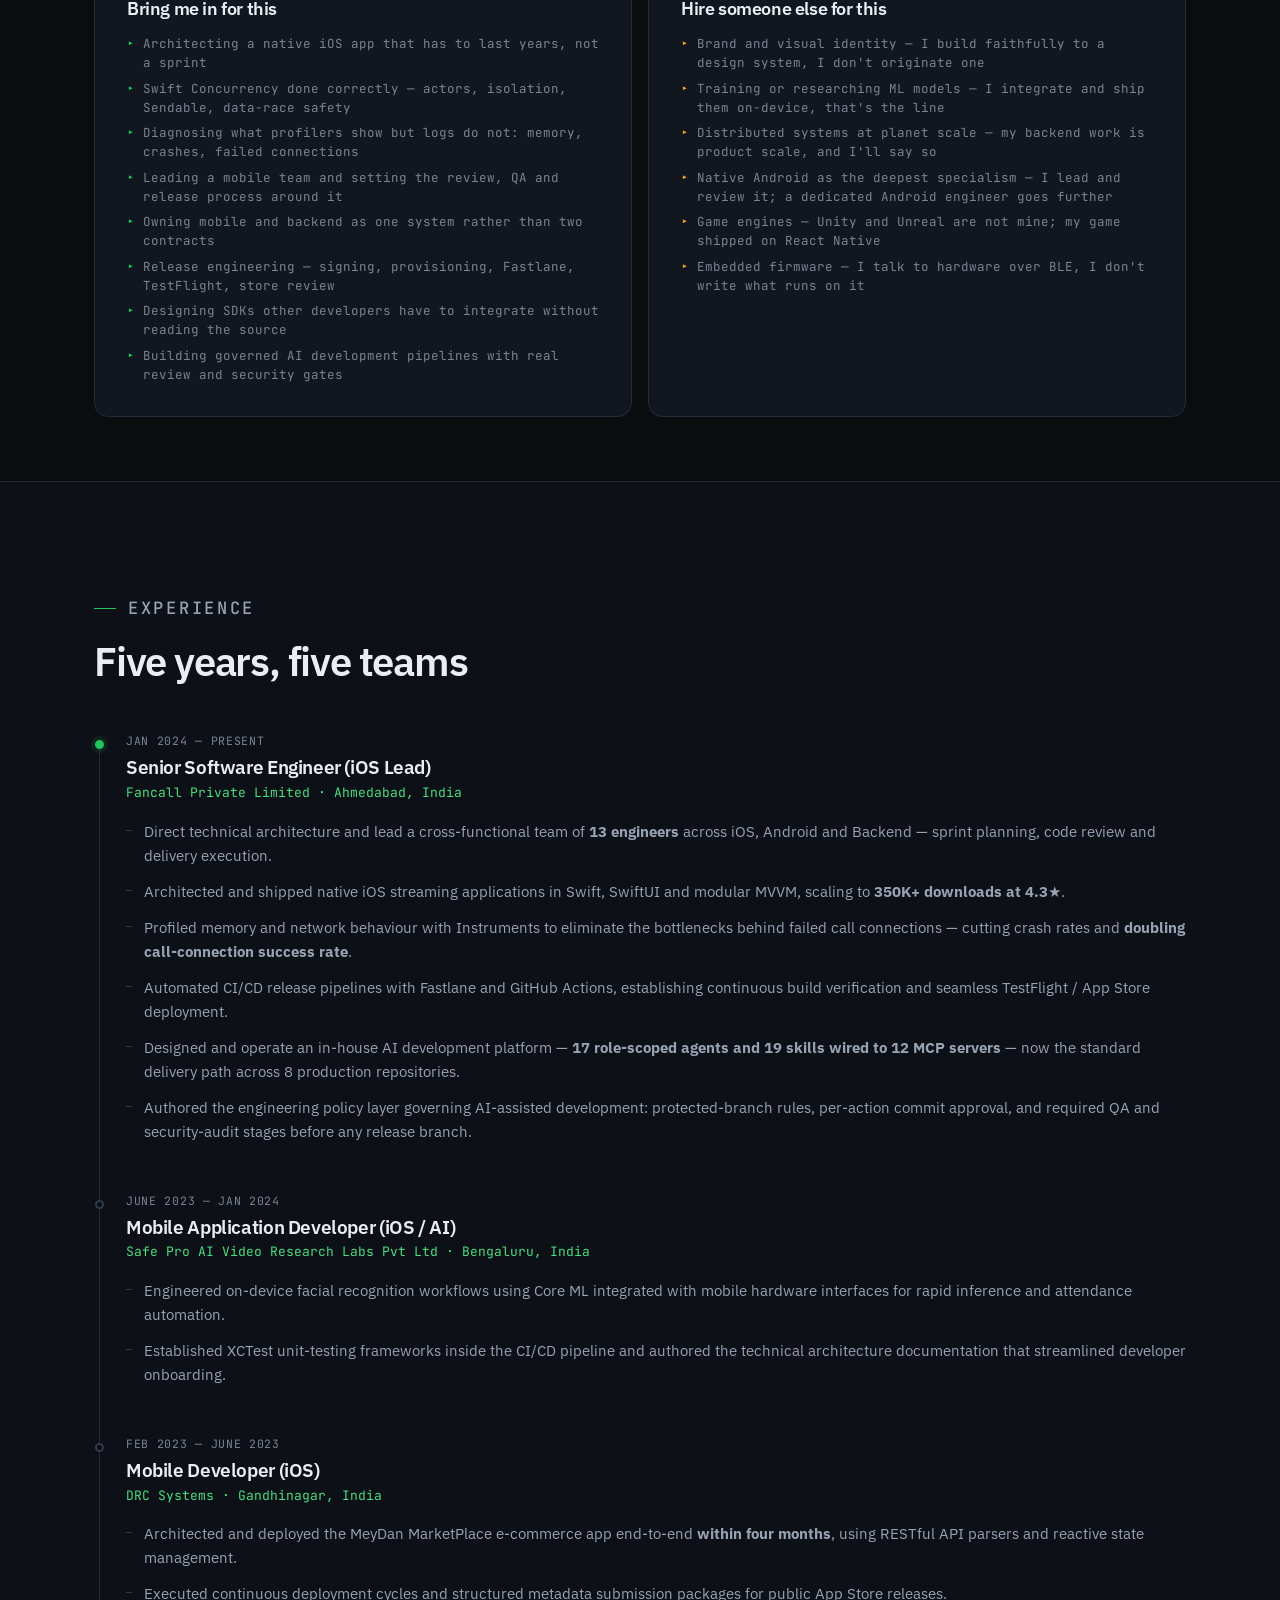
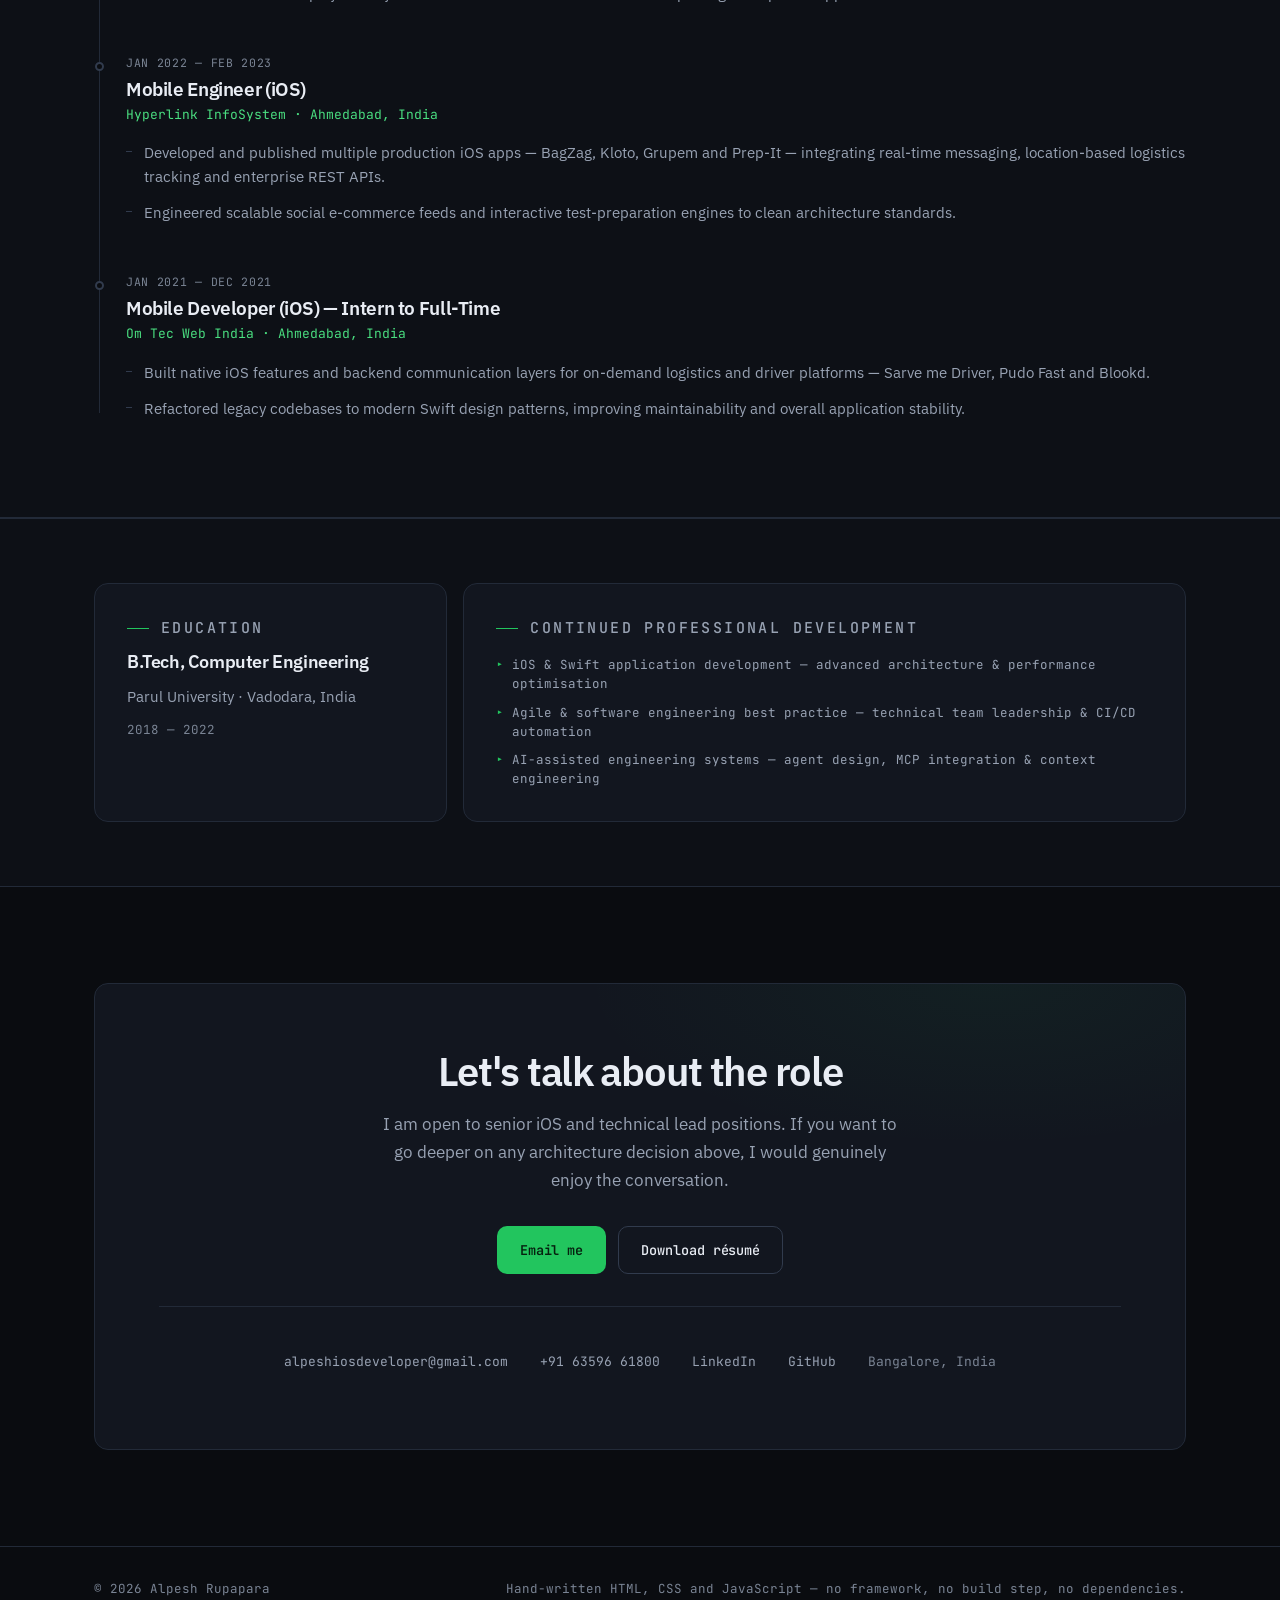
==== commit 12048e36: "Add a personal-projects section; drop FCIP; current location is Bangalore Removes the Creator Intell" ====
--- a/index.html
+++ b/index.html
@@ -28,7 +28,7 @@
   "email": "mailto:alpeshiosdeveloper@gmail.com",
   "telephone": "+916359661800",
   "url": "https://alpeshrupapara21.github.io/",
-  "address": { "@type": "PostalAddress", "addressLocality": "Ahmedabad", "addressCountry": "India" },
+  "address": { "@type": "PostalAddress", "addressLocality": "Bangalore", "addressCountry": "India" },
   "sameAs": [
     "https://www.linkedin.com/in/alpesh-rupapara-41047517a",
     "https://github.com/AlpeshRupapara21"
@@ -50,6 +50,7 @@
     </button>
     <nav class="nav__links" aria-label="Primary">
       <a href="#work">Work</a>
+      <a href="#personal">Personal</a>
       <a href="#platform">AI Platform</a>
       <a href="#skills">Capabilities</a>
       <a href="#scope">Scope</a>
@@ -190,7 +191,7 @@
     <div class="section-head reveal">
       <p class="eyebrow">Selected work</p>
       <h2>Projects, as specifications</h2>
-      <p>Fourteen applications and platforms built in the roles below. Each entry states what I owned,
+      <p>Twelve applications and platforms built in the roles below. Each entry states what I owned,
          the hard problem, what I actually built and the measured result — numbers come from the
          repositories and stores themselves, not estimates.</p>
     </div>
@@ -266,52 +267,6 @@
         <div class="proj__head">
           <span class="proj__idx mono">03</span>
           <div class="proj__title">
-            <h3>Creator Intelligence Platform <span class="tag">Internal tool</span></h3>
-            <p class="proj__sub">Roster enrichment, document generation and outbound from one console</p>
-          </div>
-        </div>
-        <div class="spec">
-          <div class="spec__k">Role</div>
-          <div class="spec__v">Technical lead — architecture and delivery oversight for an invite-only internal platform.</div>
-        </div>
-        <div class="spec">
-          <div class="spec__k">Built</div>
-          <div class="spec__v">A single source of truth for the creator roster, enriched with live YouTube and Instagram data plus proprietary in-product signals. Generates branded Excel and PDF roster pitches and sends them from individual team members' own Gmail accounts, for a small invite-only team.</div>
-        </div>
-        <div class="spec">
-          <div class="spec__k">Stack</div>
-          <div class="spec__v"><div class="chips">
-            <span class="chip">Node.js</span><span class="chip">Platform APIs</span><span class="chip">OAuth</span><span class="chip">Document generation</span><span class="chip">PostgreSQL</span>
-          </div></div>
-        </div>
-      </article>
-      <article class="proj reveal">
-        <div class="proj__head">
-          <span class="proj__idx mono">04</span>
-          <div class="proj__title">
-            <h3>Public Data Collector <span class="tag">Python</span></h3>
-            <p class="proj__sub">Modular collection pipeline — scraping, parsing, storage and export</p>
-          </div>
-        </div>
-        <div class="spec">
-          <div class="spec__k">Role</div>
-          <div class="spec__v"><strong>Principal author</strong> — 140 of 152 commits.</div>
-        </div>
-        <div class="spec">
-          <div class="spec__k">Built</div>
-          <div class="spec__v">A production collection system with a strict separation of concerns — an orchestrator driving swappable scraper, parser, storage and export stages, with Pydantic models validating both the data and the configuration. Browser automation via Playwright. Scoped to publicly accessible data only, with the compliance boundary documented in the repository.</div>
-        </div>
-        <div class="spec">
-          <div class="spec__k">Stack</div>
-          <div class="spec__v"><div class="chips">
-            <span class="chip">Python</span><span class="chip">Playwright</span><span class="chip">Pydantic</span><span class="chip">Modular architecture</span><span class="chip">CLI</span>
-          </div></div>
-        </div>
-      </article>
-      <article class="proj reveal">
-        <div class="proj__head">
-          <span class="proj__idx mono">05</span>
-          <div class="proj__title">
             <h3>FaceSense <span class="tag">On-device AI</span></h3>
             <p class="proj__sub">Core ML facial recognition for attendance automation</p>
           </div>
@@ -339,7 +294,7 @@
       </div>
       <article class="proj reveal">
         <div class="proj__head">
-          <span class="proj__idx mono">06</span>
+          <span class="proj__idx mono">04</span>
           <div class="proj__title">
             <h3>egun.in <span class="tag">BLE hardware</span></h3>
             <p class="proj__sub">Bluetooth Low Energy smart application with custom hardware integration</p>
@@ -372,7 +327,7 @@
       </div>
       <article class="proj reveal">
         <div class="proj__head">
-          <span class="proj__idx mono">07</span>
+          <span class="proj__idx mono">05</span>
           <div class="proj__title">
             <h3>MeyDan MarketPlace <span class="tag">E-commerce</span></h3>
             <p class="proj__sub">Full marketplace application delivered end-to-end</p>
@@ -393,7 +348,7 @@
       </article>
       <article class="proj reveal">
         <div class="proj__head">
-          <span class="proj__idx mono">08</span>
+          <span class="proj__idx mono">06</span>
           <div class="proj__title">
             <h3>BagZag <span class="tag">Social commerce</span></h3>
             <p class="proj__sub">Social marketplace with scalable content feeds</p>
@@ -414,7 +369,7 @@
       </article>
       <article class="proj reveal">
         <div class="proj__head">
-          <span class="proj__idx mono">09</span>
+          <span class="proj__idx mono">07</span>
           <div class="proj__title">
             <h3>Kloto <span class="tag">Real-time chat</span></h3>
             <p class="proj__sub">Messaging application with live delivery</p>
@@ -435,7 +390,7 @@
       </article>
       <article class="proj reveal">
         <div class="proj__head">
-          <span class="proj__idx mono">10</span>
+          <span class="proj__idx mono">08</span>
           <div class="proj__title">
             <h3>Grupem <span class="tag">Group platform</span></h3>
             <p class="proj__sub">Group engagement and coordination application</p>
@@ -456,7 +411,7 @@
       </article>
       <article class="proj reveal">
         <div class="proj__head">
-          <span class="proj__idx mono">11</span>
+          <span class="proj__idx mono">09</span>
           <div class="proj__title">
             <h3>Prep-It <span class="tag">EdTech</span></h3>
             <p class="proj__sub">Interactive test-preparation engine</p>
@@ -477,7 +432,7 @@
       </article>
       <article class="proj reveal">
         <div class="proj__head">
-          <span class="proj__idx mono">12</span>
+          <span class="proj__idx mono">10</span>
           <div class="proj__title">
             <h3>PUDO FAST <span class="tag">Logistics</span></h3>
             <p class="proj__sub">Delivery and parcel tracking application</p>
@@ -498,7 +453,7 @@
       </article>
       <article class="proj reveal">
         <div class="proj__head">
-          <span class="proj__idx mono">13</span>
+          <span class="proj__idx mono">11</span>
           <div class="proj__title">
             <h3>Sarve me Driver <span class="tag">On-demand</span></h3>
             <p class="proj__sub">Driver-side application for an on-demand platform</p>
@@ -519,7 +474,7 @@
       </article>
       <article class="proj reveal">
         <div class="proj__head">
-          <span class="proj__idx mono">14</span>
+          <span class="proj__idx mono">12</span>
           <div class="proj__title">
             <h3>Blookd <span class="tag">On-demand</span></h3>
             <p class="proj__sub">On-demand services application</p>
@@ -536,6 +491,108 @@
         <div class="spec">
           <div class="spec__k">Stack</div>
           <div class="spec__v"><div class="chips"><span class="chip">Swift</span><span class="chip">UIKit</span><span class="chip">REST APIs</span><span class="chip">Legacy refactoring</span></div></div>
+        </div>
+      </article>
+    </div>
+  </div>
+</section>
+
+<!-- ================= PERSONAL PROJECTS ================= -->
+<section class="section" id="personal">
+  <div class="wrap">
+    <div class="section-head reveal">
+      <p class="eyebrow">Personal projects</p>
+      <h2>Built on my own time</h2>
+      <p>Nobody assigned these. They are where I try the things a production backlog does not leave
+         room for — and where the whole architecture, not just the iOS layer, is mine.</p>
+    </div>
+
+    <div class="projects">
+      <article class="proj reveal">
+        <div class="proj__head">
+          <span class="proj__idx mono">01</span>
+          <div class="proj__title">
+            <h3>Public Data Collector <span class="tag">Python</span></h3>
+            <p class="proj__sub">Modular collection pipeline — scraping, parsing, storage and export</p>
+          </div>
+        </div>
+        <div class="spec">
+          <div class="spec__k">Role</div>
+          <div class="spec__v"><strong>Principal author</strong> — 140 of 152 commits.</div>
+        </div>
+        <div class="spec">
+          <div class="spec__k">Built</div>
+          <div class="spec__v">A production collection system with a strict separation of concerns — an orchestrator driving swappable scraper, parser, storage and export stages, with Pydantic models validating both the data and the configuration. Browser automation via Playwright. Scoped to publicly accessible data only, with the compliance boundary documented in the repository.</div>
+        </div>
+        <div class="spec">
+          <div class="spec__k">Stack</div>
+          <div class="spec__v"><div class="chips">
+            <span class="chip">Python</span><span class="chip">Playwright</span><span class="chip">Pydantic</span><span class="chip">Modular architecture</span><span class="chip">CLI</span>
+          </div></div>
+        </div>
+      </article>
+      <article class="proj reveal">
+        <div class="proj__head">
+          <span class="proj__idx mono">02</span>
+          <div class="proj__title">
+            <h3>Arrow Rush <span class="tag">Cross-platform</span></h3>
+            <p class="proj__sub">Tap-away arrow puzzle for Android + iOS from one React Native codebase</p>
+          </div>
+        </div>
+        <div class="spec">
+          <div class="spec__k">Role</div>
+          <div class="spec__v">Engineer — gameplay, level generation, monetisation and the release pipeline.</div>
+        </div>
+        <div class="spec">
+          <div class="spec__k">Problem</div>
+          <div class="spec__v">Endless levels that are genuinely endless, but identical everywhere: the same level index must produce the same board on every device, without shipping level data or calling a server.</div>
+        </div>
+        <div class="spec">
+          <div class="spec__k">Built</div>
+          <div class="spec__v"><strong>Deterministic procedural level generation</strong> — levels are derived from the index, so every device sees an identical board with no content download. Path-clearance logic drives the core mechanic. Firebase Analytics and Crashlytics, AdMob monetisation, haptics and audio, plus <code class="mono">golden</code>, <code class="mono">rank</code> and <code class="mono">spin</code> verification scripts to prove generated levels remain solvable and fairly ranked.</div>
+        </div>
+        <div class="spec spec--result">
+          <div class="spec__k">Result</div>
+          <div class="spec__v">One TypeScript-strict codebase producing both store builds through EAS, with an Android App Bundle built and generated legal pages.</div>
+        </div>
+        <div class="spec">
+          <div class="spec__k">Stack</div>
+          <div class="spec__v"><div class="chips">
+            <span class="chip">React Native 0.81</span><span class="chip">Expo SDK 54</span><span class="chip">React 19</span>
+            <span class="chip">TypeScript (strict)</span><span class="chip">Firebase</span><span class="chip">AdMob</span><span class="chip">EAS Build</span>
+          </div></div>
+        </div>
+      </article>
+      <article class="proj reveal">
+        <div class="proj__head">
+          <span class="proj__idx mono">03</span>
+          <div class="proj__title">
+            <h3>KisanSetu <span class="tag tag--build">In development</span></h3>
+            <p class="proj__sub">B2B agritech marketplace — full-stack across five repositories</p>
+          </div>
+        </div>
+        <div class="spec">
+          <div class="spec__k">Role</div>
+          <div class="spec__v"><strong>Founder-engineer and full-stack architect.</strong> Backend, iOS, Android, web and the specification corpus.</div>
+        </div>
+        <div class="spec">
+          <div class="spec__k">Problem</div>
+          <div class="spec__v">A marketplace with three distinct actors — supplier, aggregation hub and buyer — needs one schema, one auth model and two mobile clients that never drift apart. Getting the data model wrong is expensive after launch, not before it.</div>
+        </div>
+        <div class="spec">
+          <div class="spec__k">Built</div>
+          <div class="spec__v">A Node.js 20 (ESM) + Express backend on PostgreSQL with a <strong>plain-SQL query layer and no ORM</strong>, phone + OTP authentication issuing JWTs, role-scoped access, and a migration/seed pipeline running against Postgres 16 in Docker. A SwiftUI iOS 17 client generated from an XcodeGen project spec, a Kotlin Android client held at screen-for-screen parity, and a marketing site. Written region-agnostic throughout — i18n, currency abstraction and E.164 phone handling from the first commit.</div>
+        </div>
+        <div class="spec spec--result">
+          <div class="spec__k">Result</div>
+          <div class="spec__v">A documented specification corpus of 20+ planning documents precedes the code, with cross-document conflicts resolved before implementation — a plan-before-code discipline I now apply by default.</div>
+        </div>
+        <div class="spec">
+          <div class="spec__k">Stack</div>
+          <div class="spec__v"><div class="chips">
+            <span class="chip">Node.js 20 ESM</span><span class="chip">Express</span><span class="chip">PostgreSQL 16</span><span class="chip">JWT</span>
+            <span class="chip">SwiftUI</span><span class="chip">XcodeGen</span><span class="chip">Kotlin</span><span class="chip">Docker</span>
+          </div></div>
         </div>
       </article>
     </div>
@@ -902,7 +959,7 @@
         <a href="tel:+916359661800">+91 63596 61800</a>
         <a href="https://www.linkedin.com/in/alpesh-rupapara-41047517a" target="_blank" rel="noopener">LinkedIn</a>
         <a href="https://github.com/AlpeshRupapara21" target="_blank" rel="noopener">GitHub</a>
-        <span style="color:var(--text-faint)">Ahmedabad, India</span>
+        <span style="color:var(--text-faint)">Bangalore, India</span>
       </div>
     </div>
   </div>
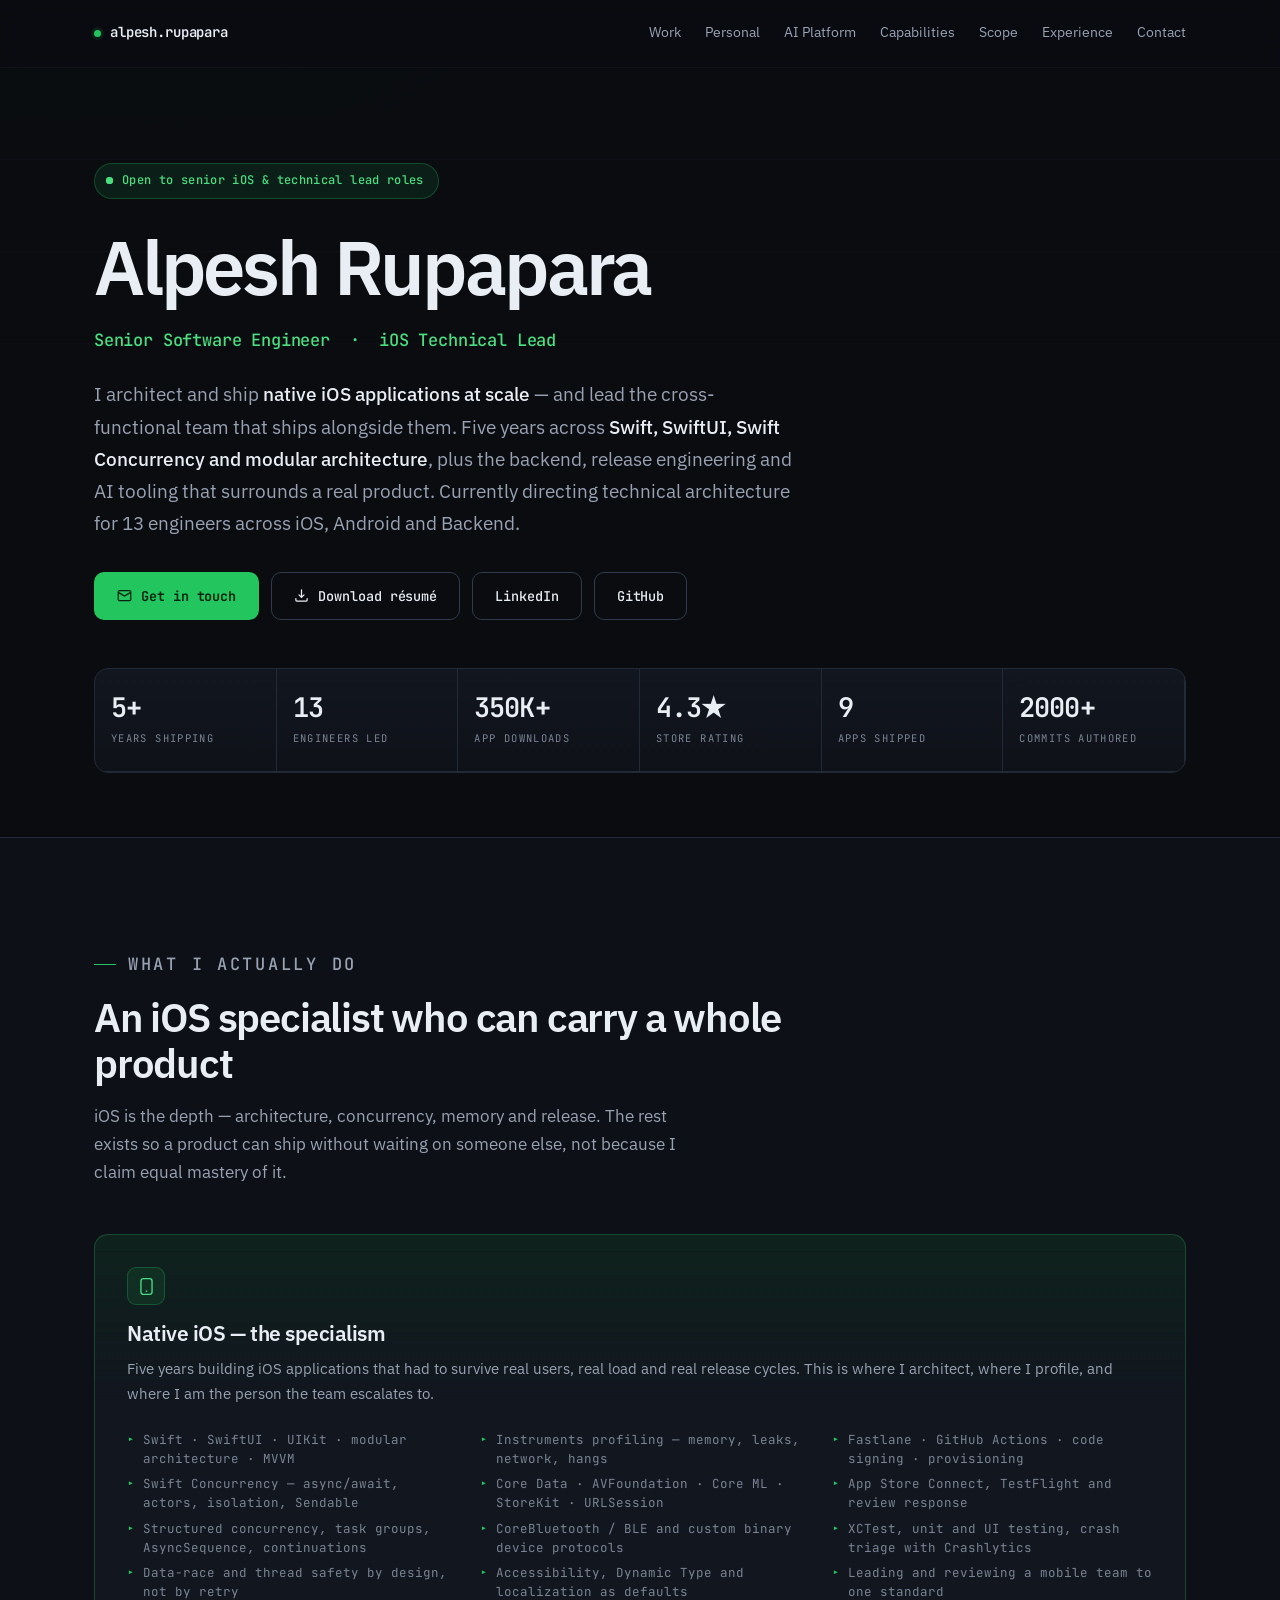
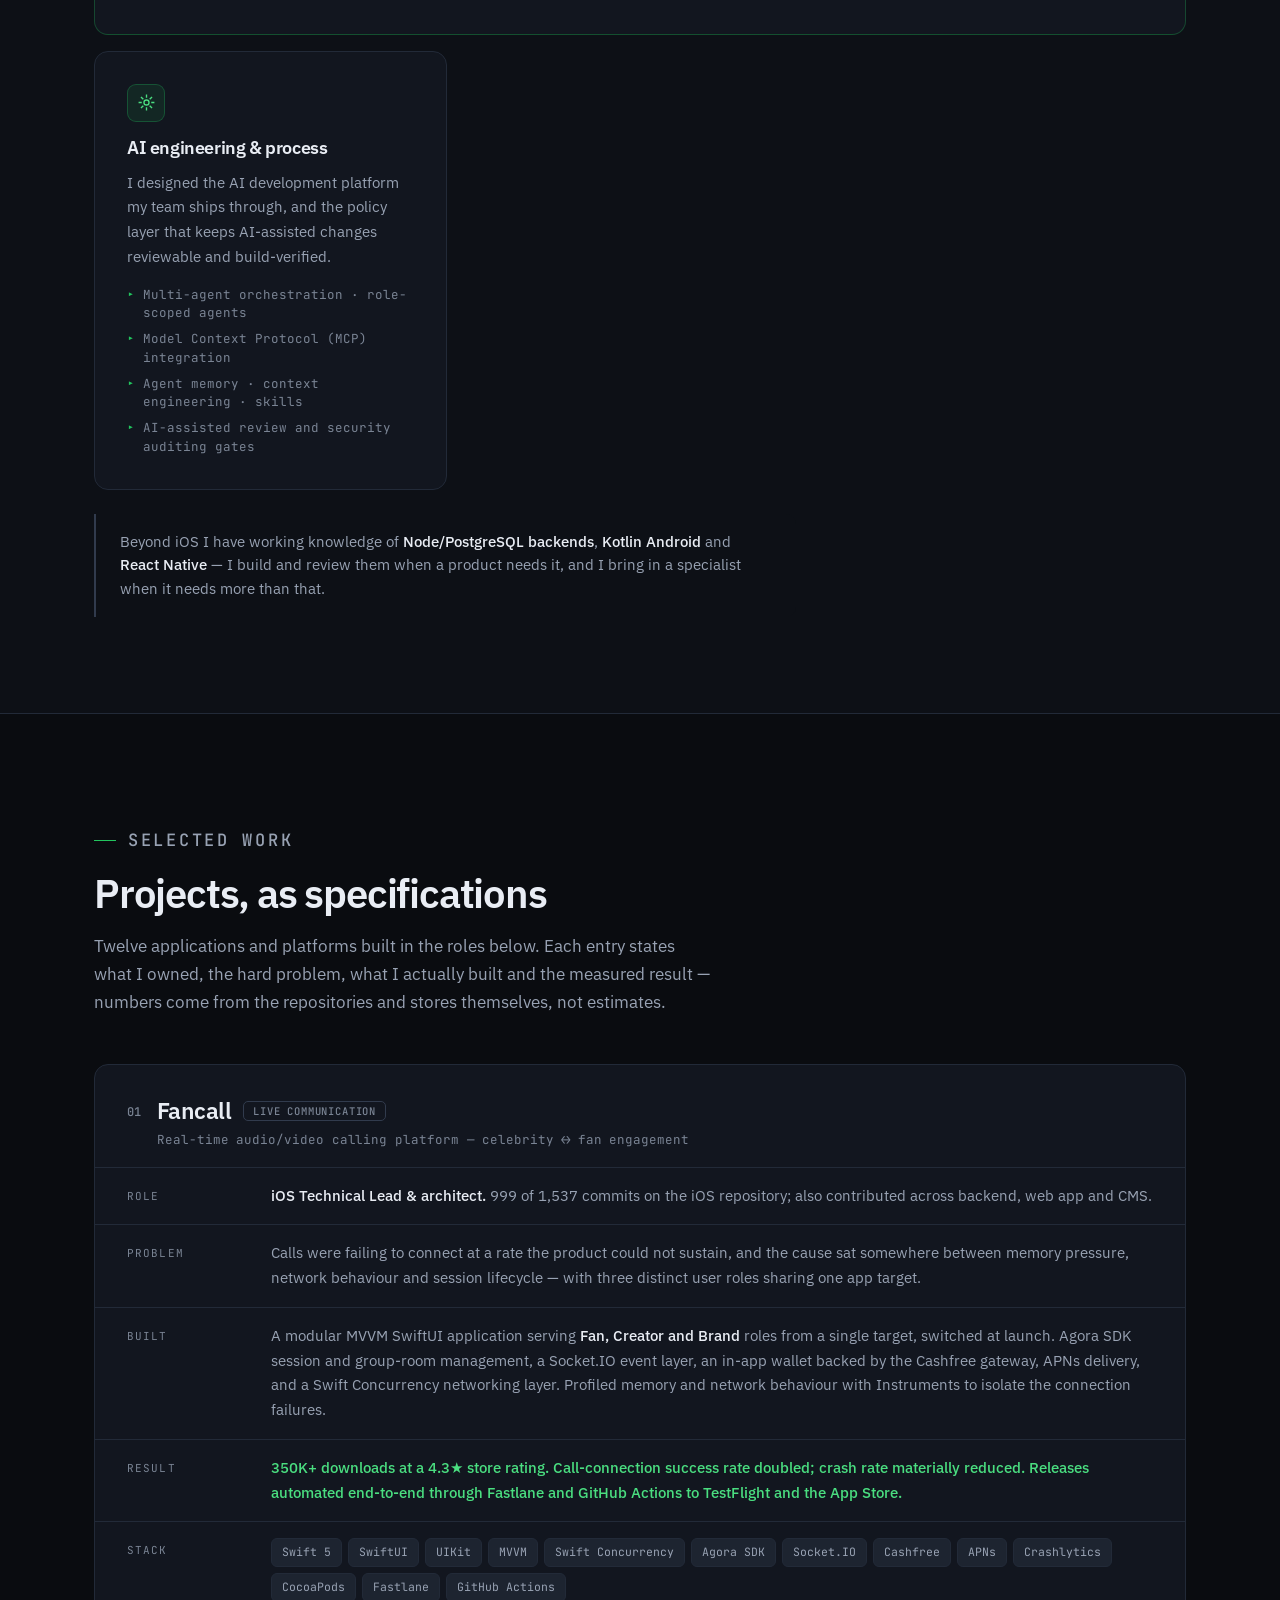
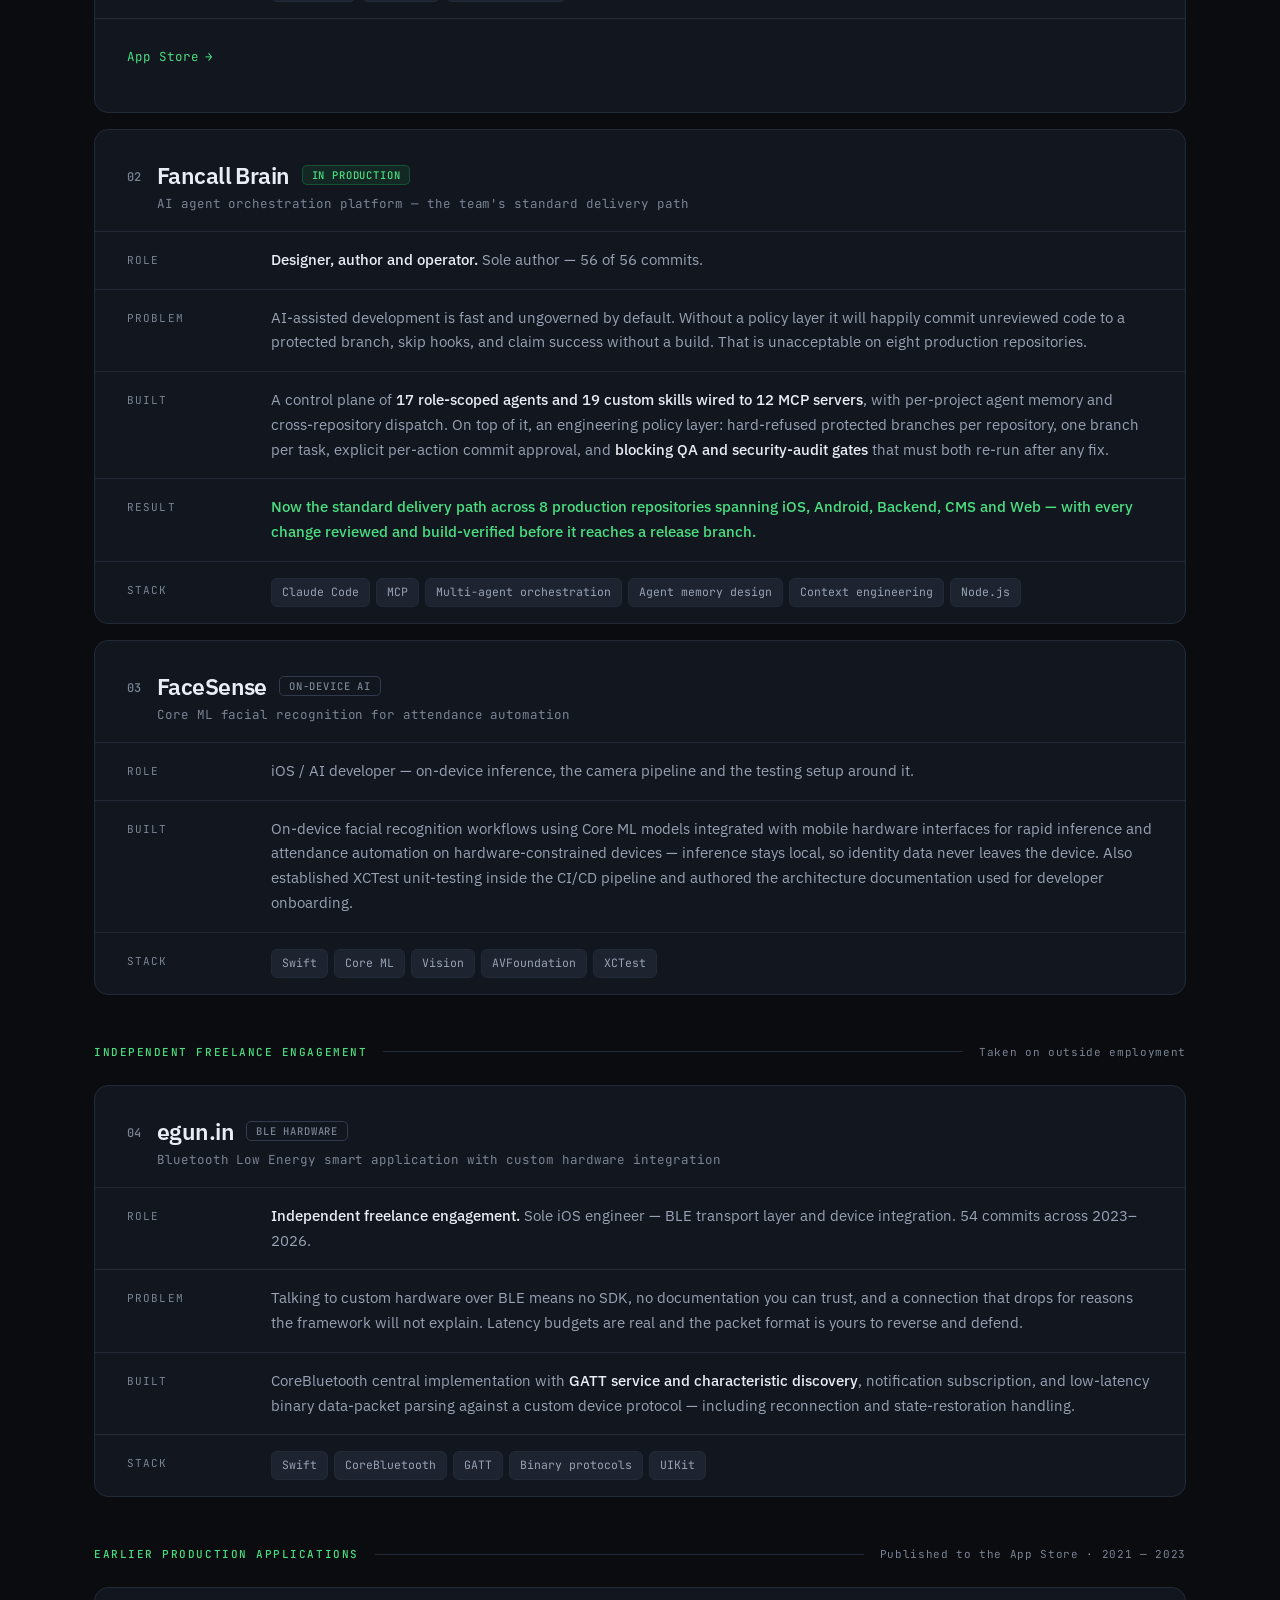
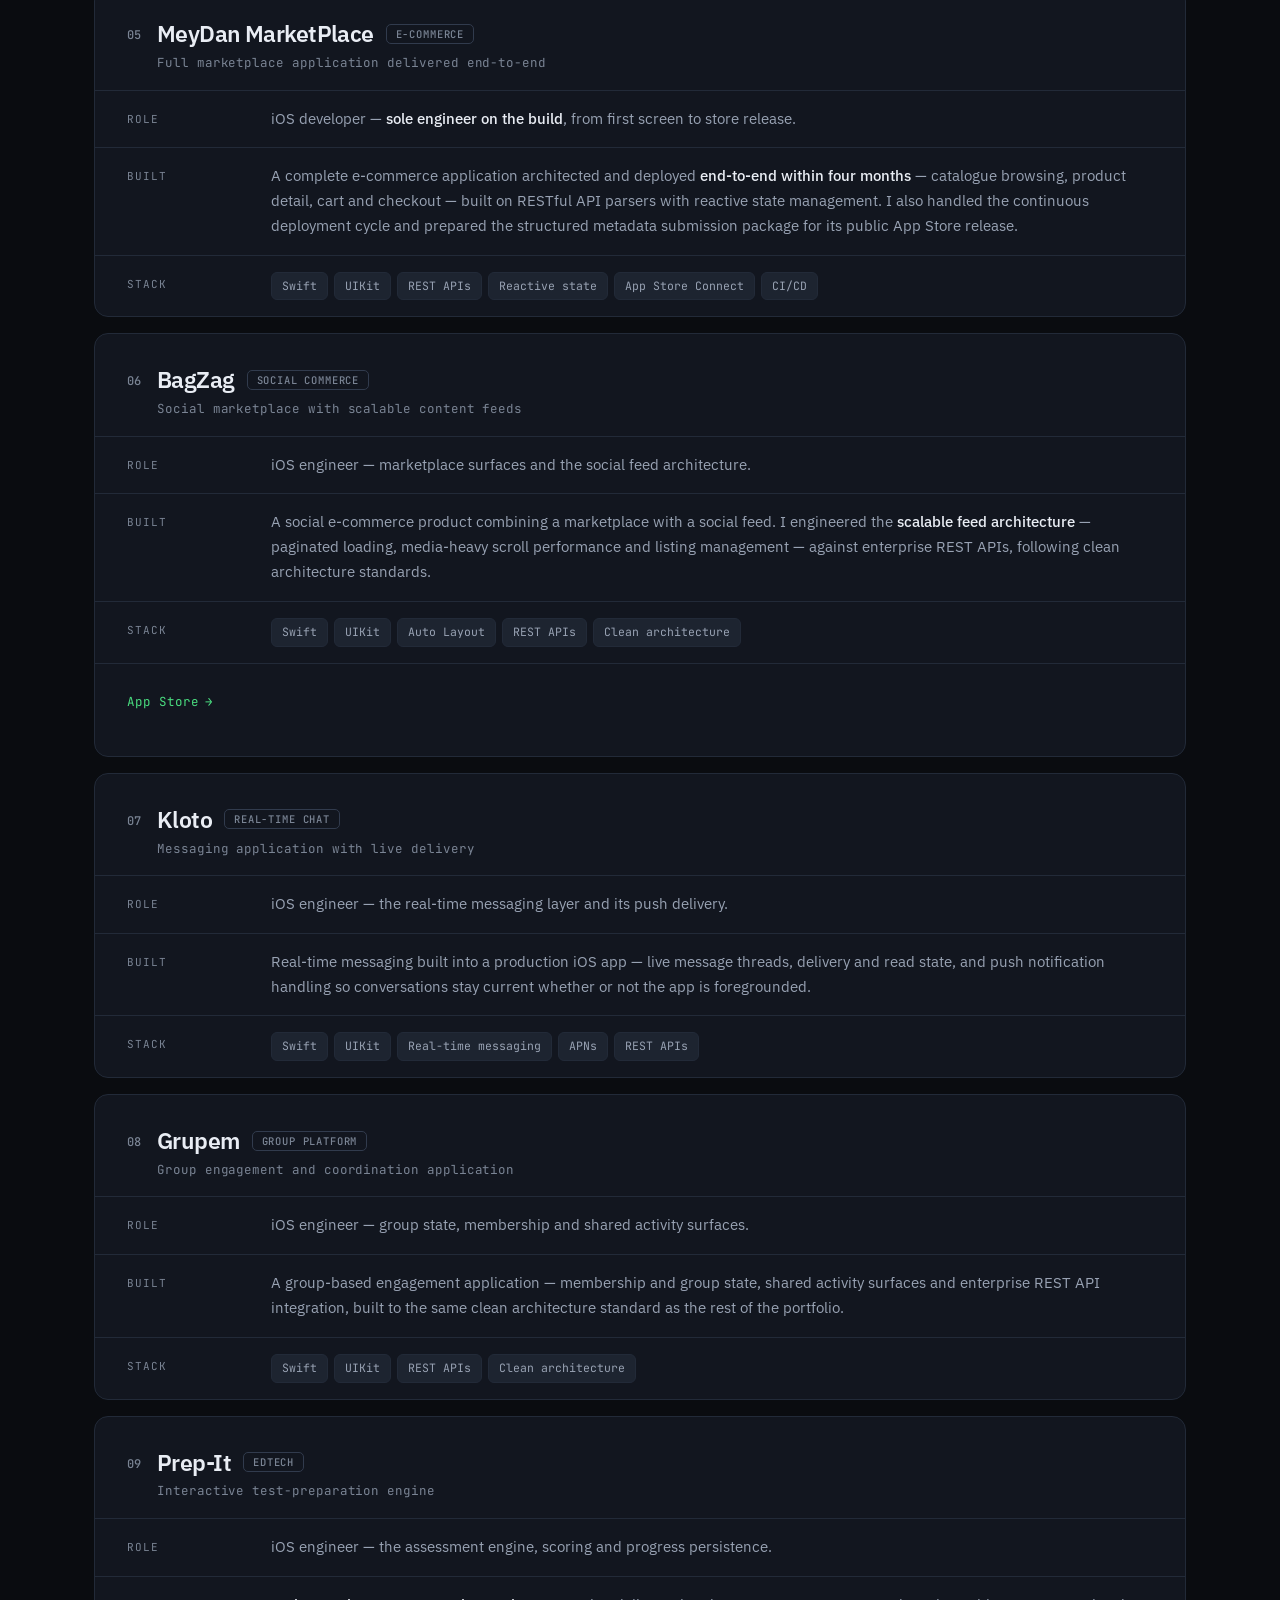
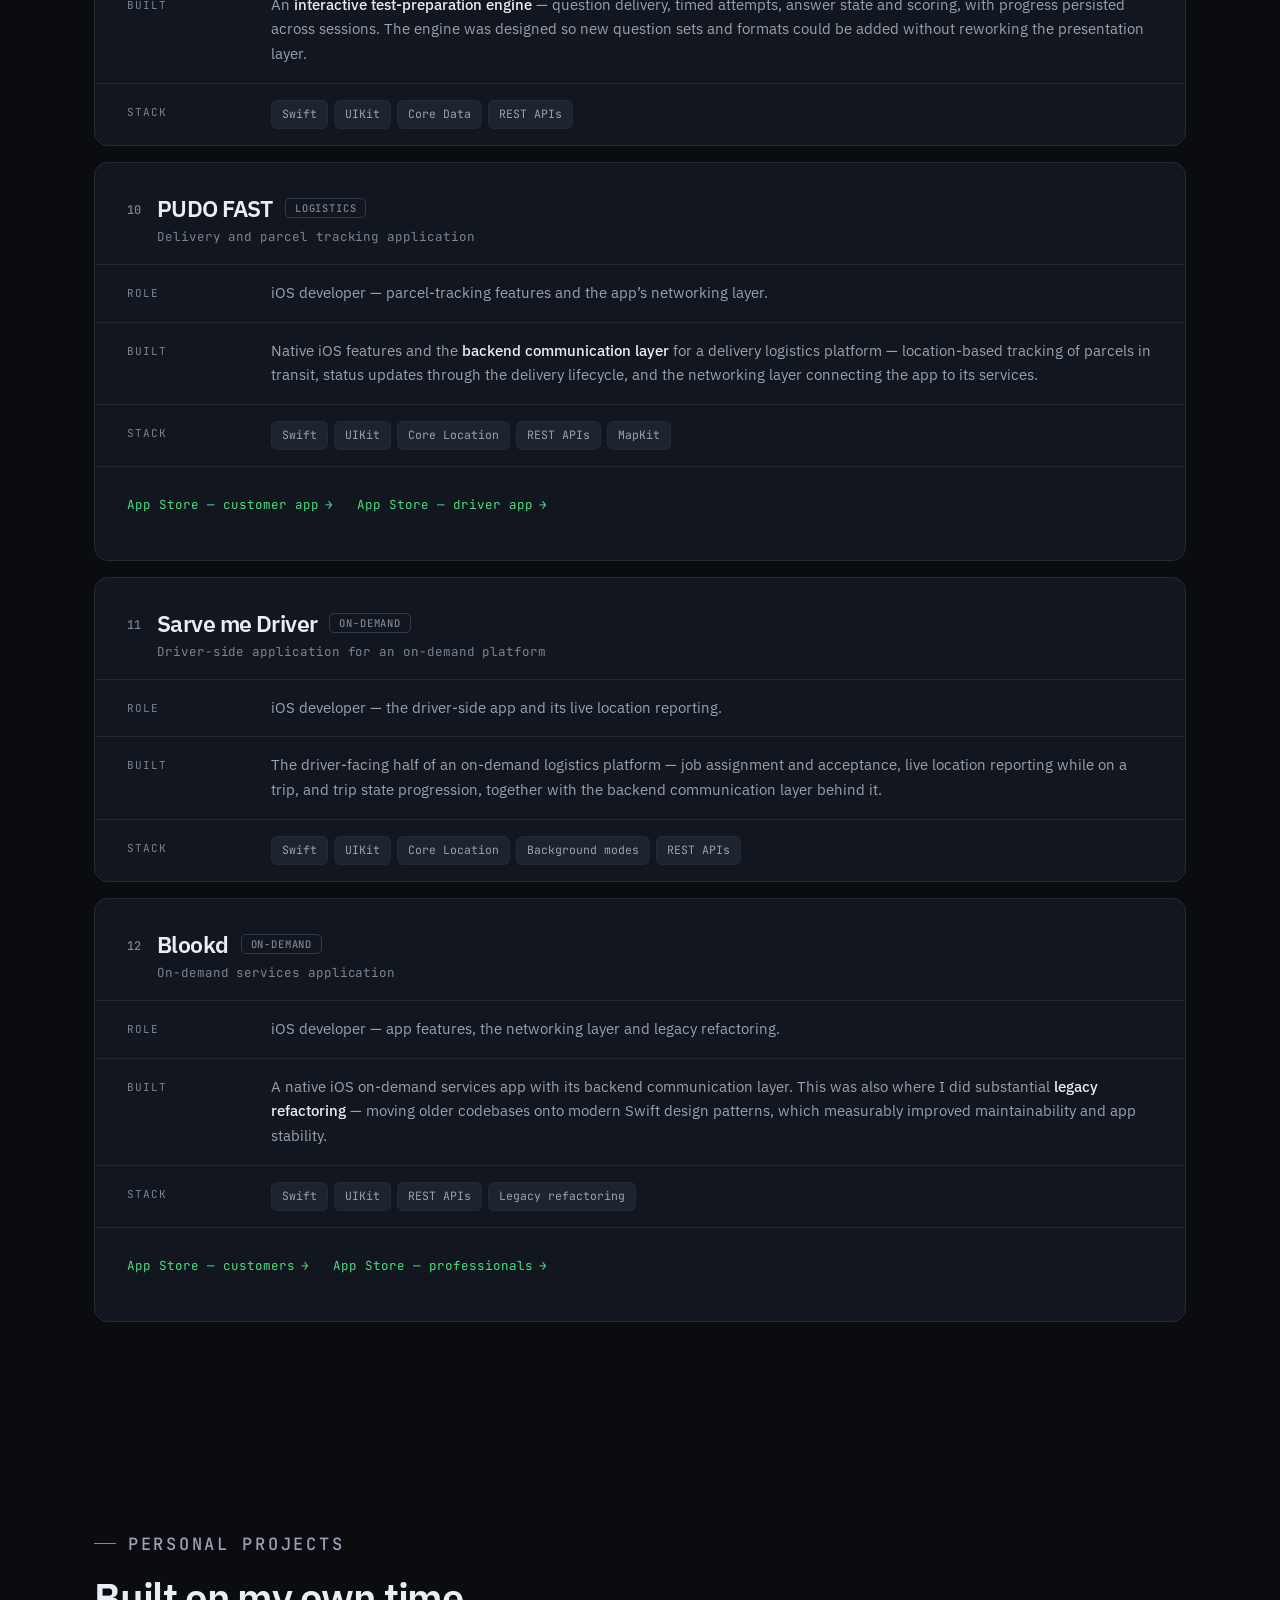
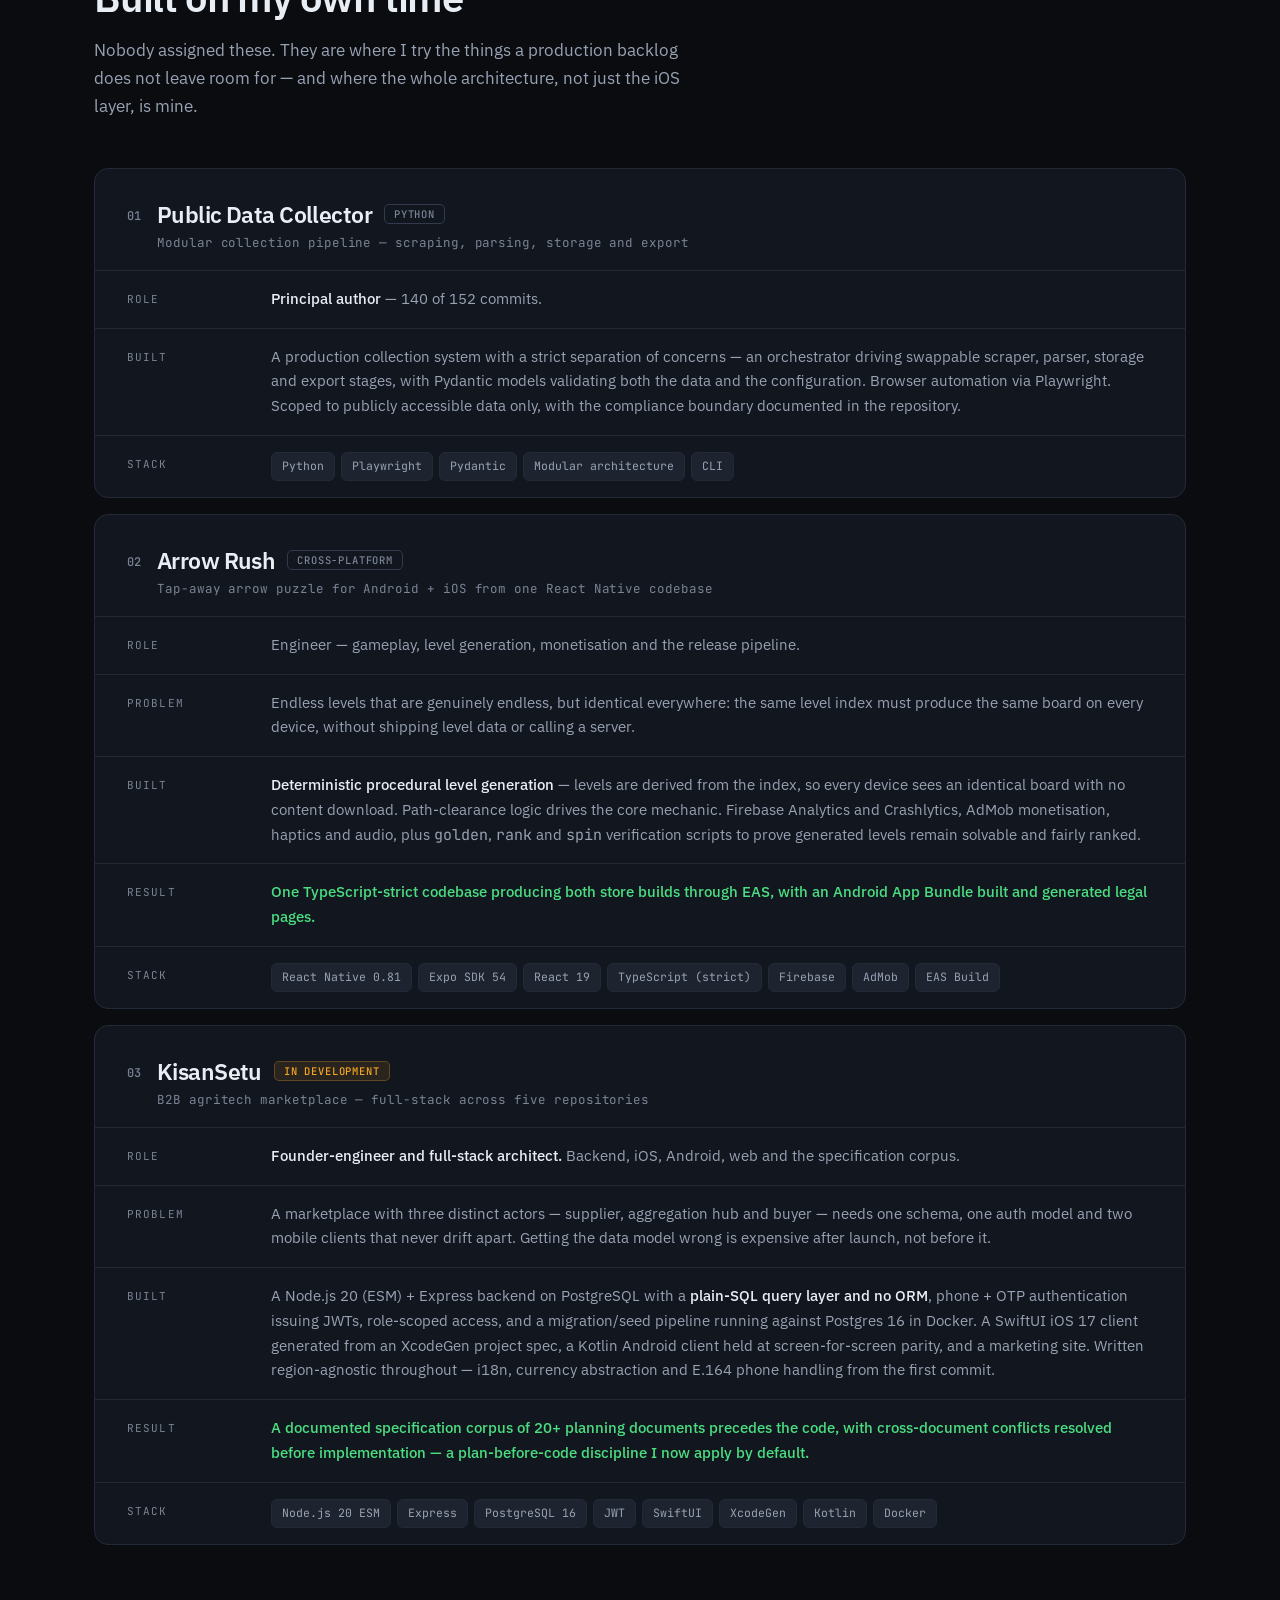
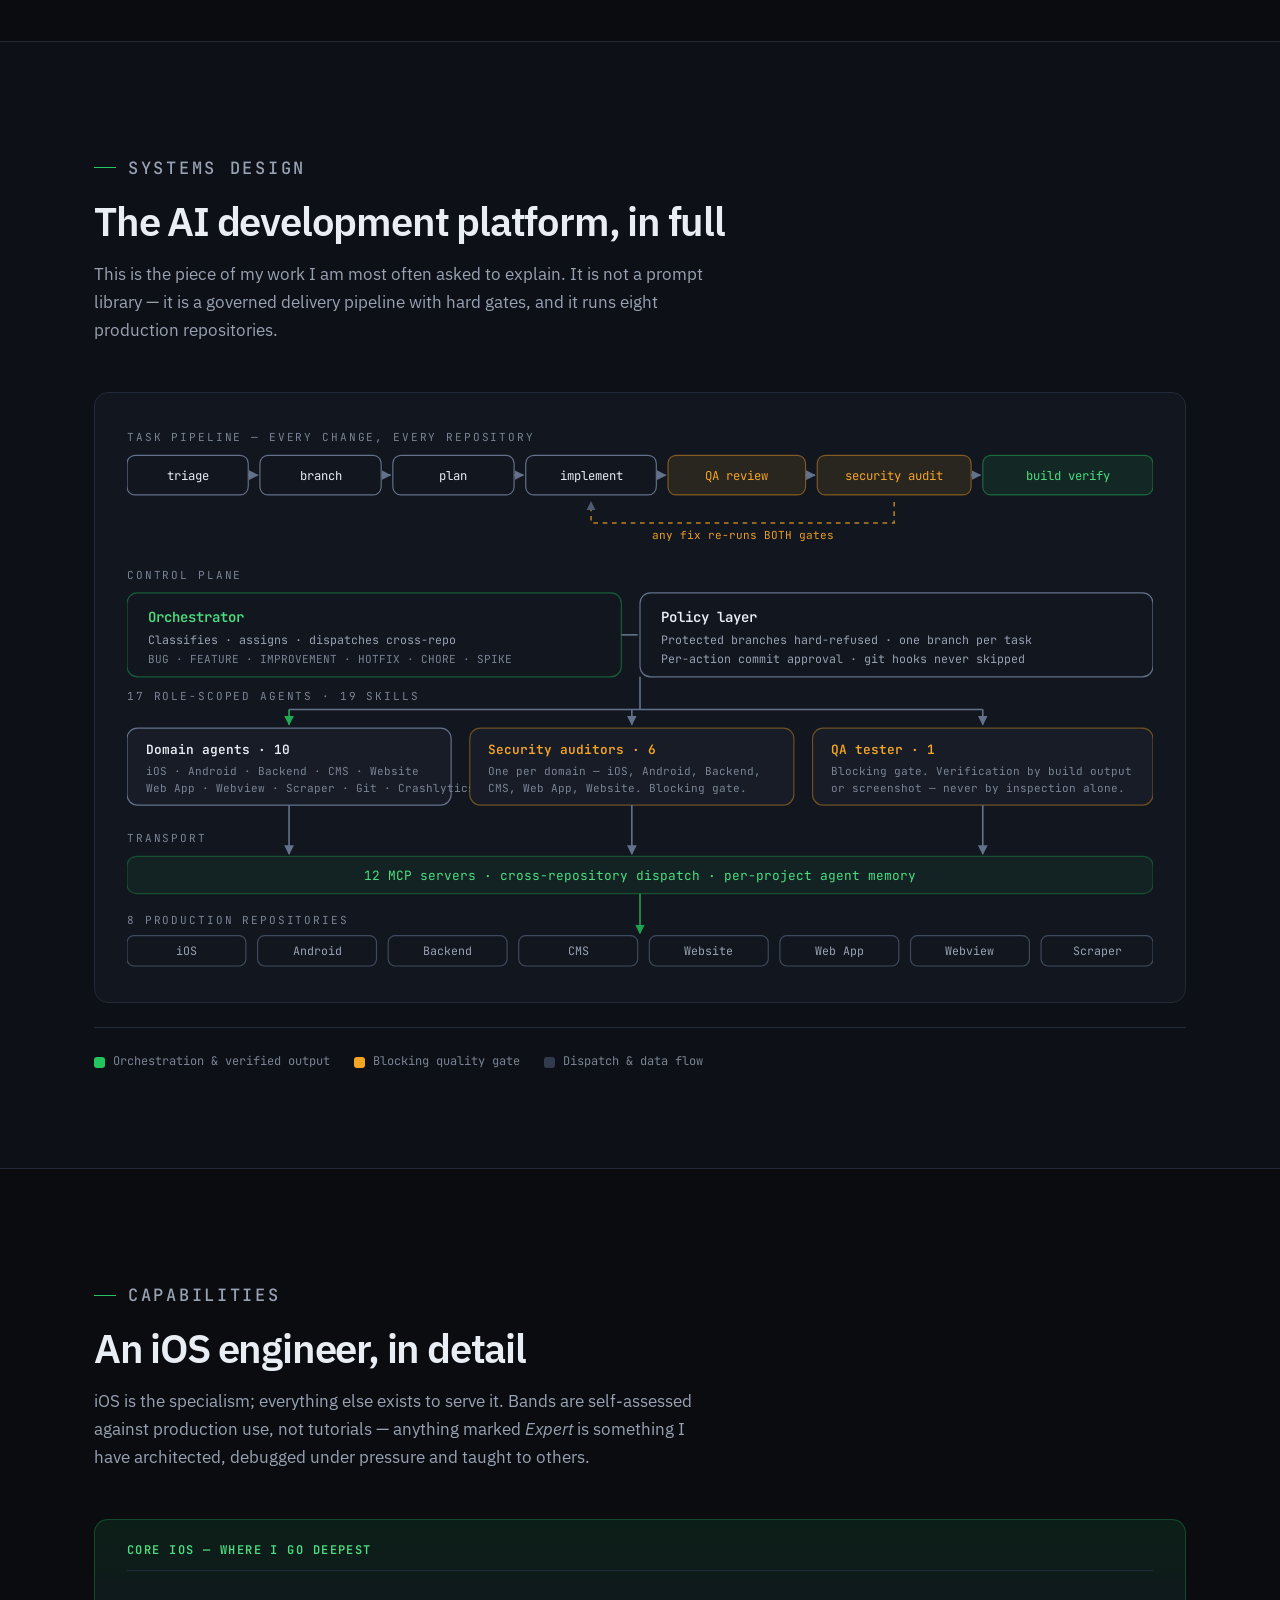
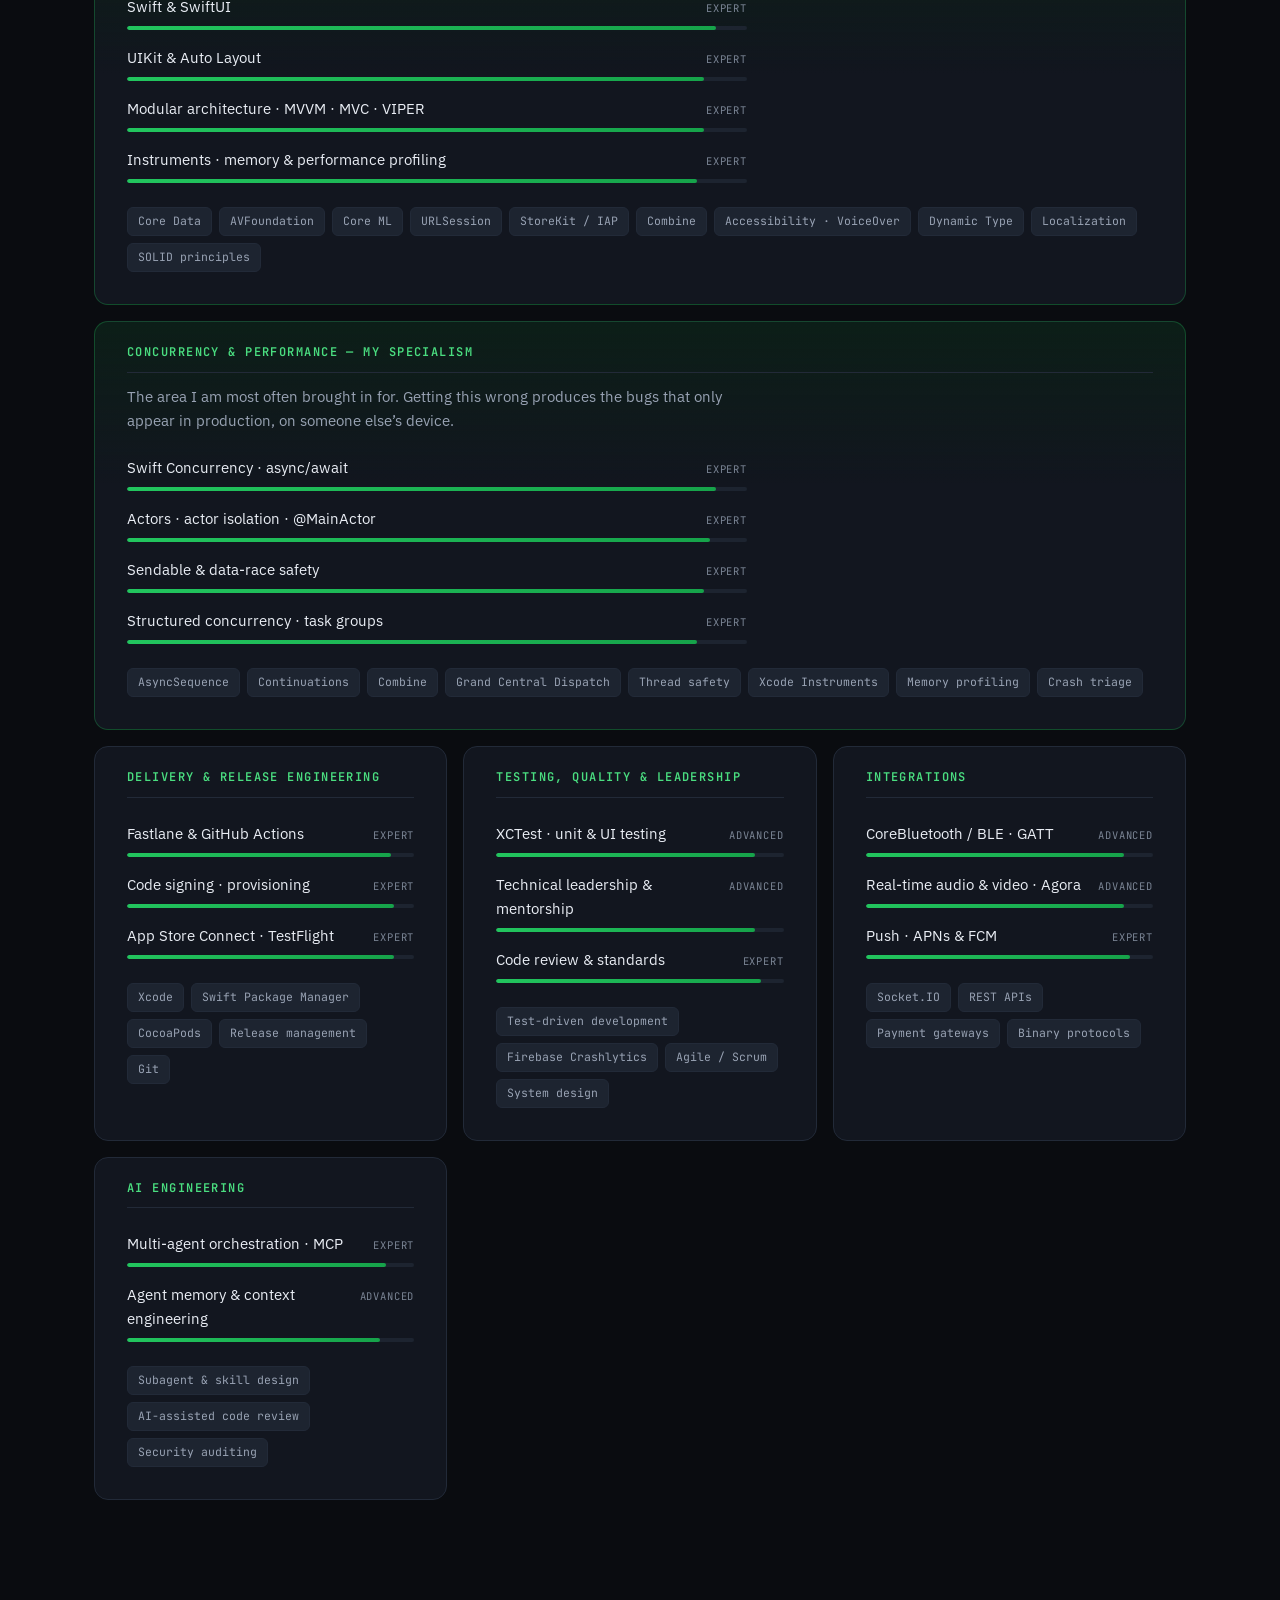
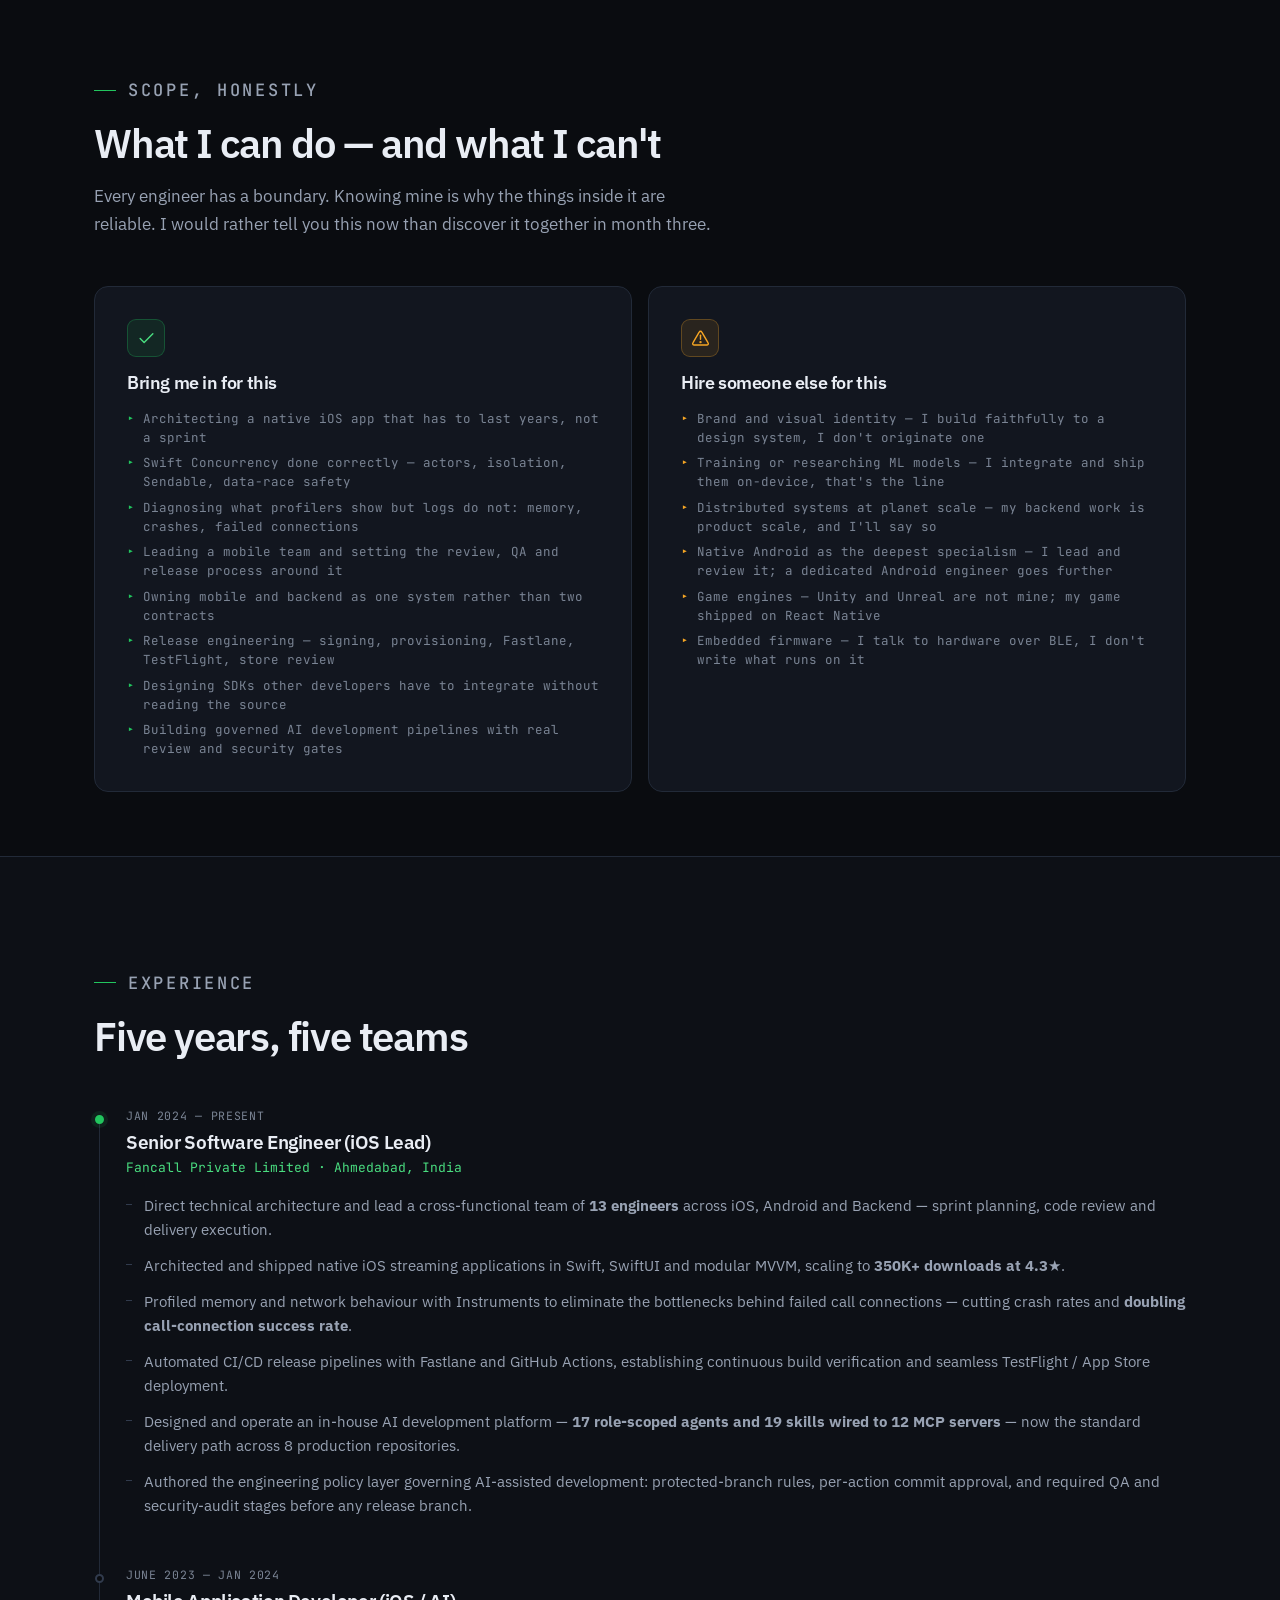
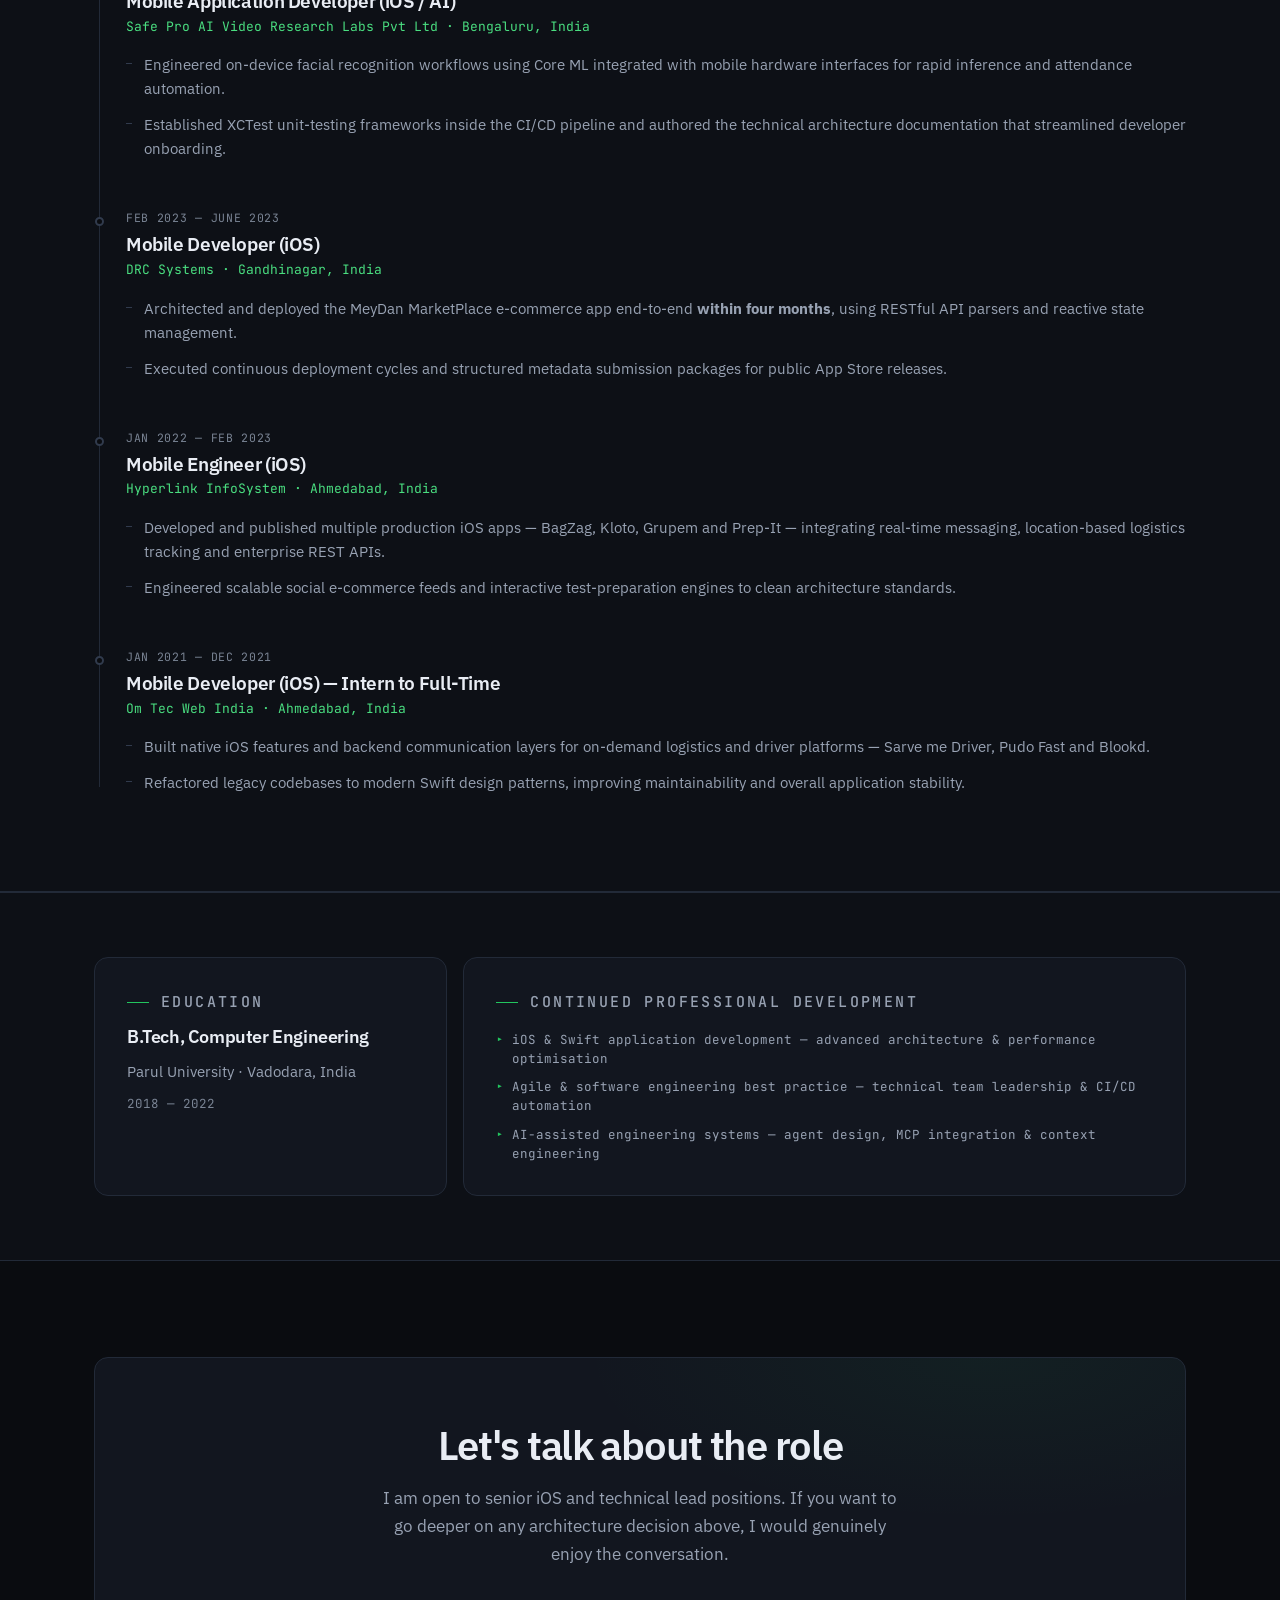
==== commit 70b8b4ed: "Replace the unverified "Live - App Store" badge with real store links The badge asserted App Store p" ====
--- a/index.html
+++ b/index.html
@@ -201,7 +201,7 @@
         <div class="proj__head">
           <span class="proj__idx mono">01</span>
           <div class="proj__title">
-            <h3>Fancall <span class="tag tag--live">Live · App Store</span></h3>
+            <h3>Fancall <span class="tag">Live communication</span></h3>
             <p class="proj__sub">Real-time audio/video calling platform — celebrity ↔ fan engagement</p>
           </div>
         </div>
@@ -230,6 +230,9 @@
             <span class="chip">CocoaPods</span><span class="chip">Fastlane</span><span class="chip">GitHub Actions</span>
           </div></div>
         </div>
+        <div class="proj__links">
+          <a href="https://apps.apple.com/in/app/fancall-connect-with-creators/id1545748030" target="_blank" rel="noopener">App Store <span aria-hidden="true">&rarr;</span></a>
+        </div>
       </article>
       <article class="proj reveal">
         <div class="proj__head">
@@ -366,6 +369,9 @@
           <div class="spec__k">Stack</div>
           <div class="spec__v"><div class="chips"><span class="chip">Swift</span><span class="chip">UIKit</span><span class="chip">Auto Layout</span><span class="chip">REST APIs</span><span class="chip">Clean architecture</span></div></div>
         </div>
+        <div class="proj__links">
+          <a href="https://apps.apple.com/in/app/bagzag-your-social-marketplace/id6444702583" target="_blank" rel="noopener">App Store <span aria-hidden="true">&rarr;</span></a>
+        </div>
       </article>
       <article class="proj reveal">
         <div class="proj__head">
@@ -450,6 +456,10 @@
           <div class="spec__k">Stack</div>
           <div class="spec__v"><div class="chips"><span class="chip">Swift</span><span class="chip">UIKit</span><span class="chip">Core Location</span><span class="chip">REST APIs</span><span class="chip">MapKit</span></div></div>
         </div>
+        <div class="proj__links">
+          <a href="https://apps.apple.com/us/app/pudo-fast-secured-delivery/id6451310455" target="_blank" rel="noopener">App Store — customer app <span aria-hidden="true">&rarr;</span></a>
+          <a href="https://apps.apple.com/us/app/pudo-fast-driver/id6451399780" target="_blank" rel="noopener">App Store — driver app <span aria-hidden="true">&rarr;</span></a>
+        </div>
       </article>
       <article class="proj reveal">
         <div class="proj__head">
@@ -491,6 +501,10 @@
         <div class="spec">
           <div class="spec__k">Stack</div>
           <div class="spec__v"><div class="chips"><span class="chip">Swift</span><span class="chip">UIKit</span><span class="chip">REST APIs</span><span class="chip">Legacy refactoring</span></div></div>
+        </div>
+        <div class="proj__links">
+          <a href="https://apps.apple.com/us/app/blookd-customers/id6469029334" target="_blank" rel="noopener">App Store — customers <span aria-hidden="true">&rarr;</span></a>
+          <a href="https://apps.apple.com/us/app/blookdbiz-professionals/id6469030235" target="_blank" rel="noopener">App Store — professionals <span aria-hidden="true">&rarr;</span></a>
         </div>
       </article>
     </div>
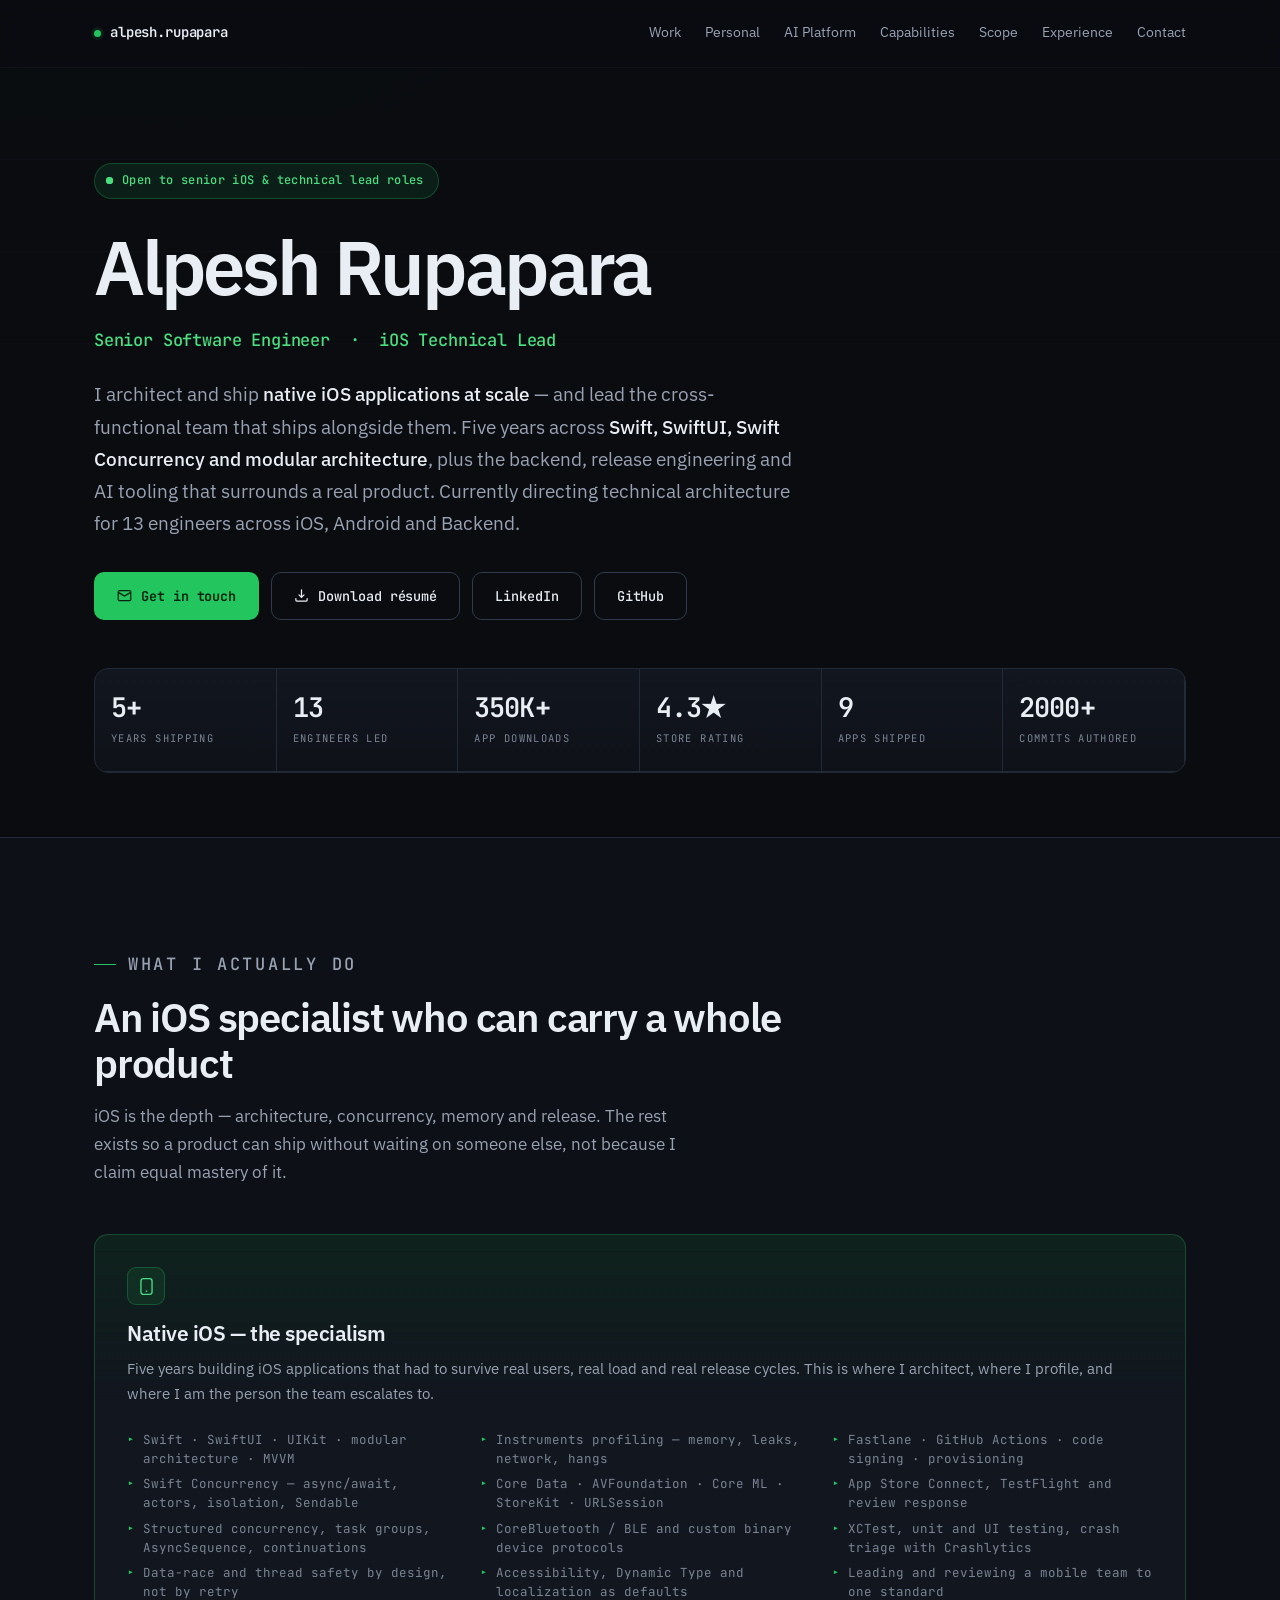
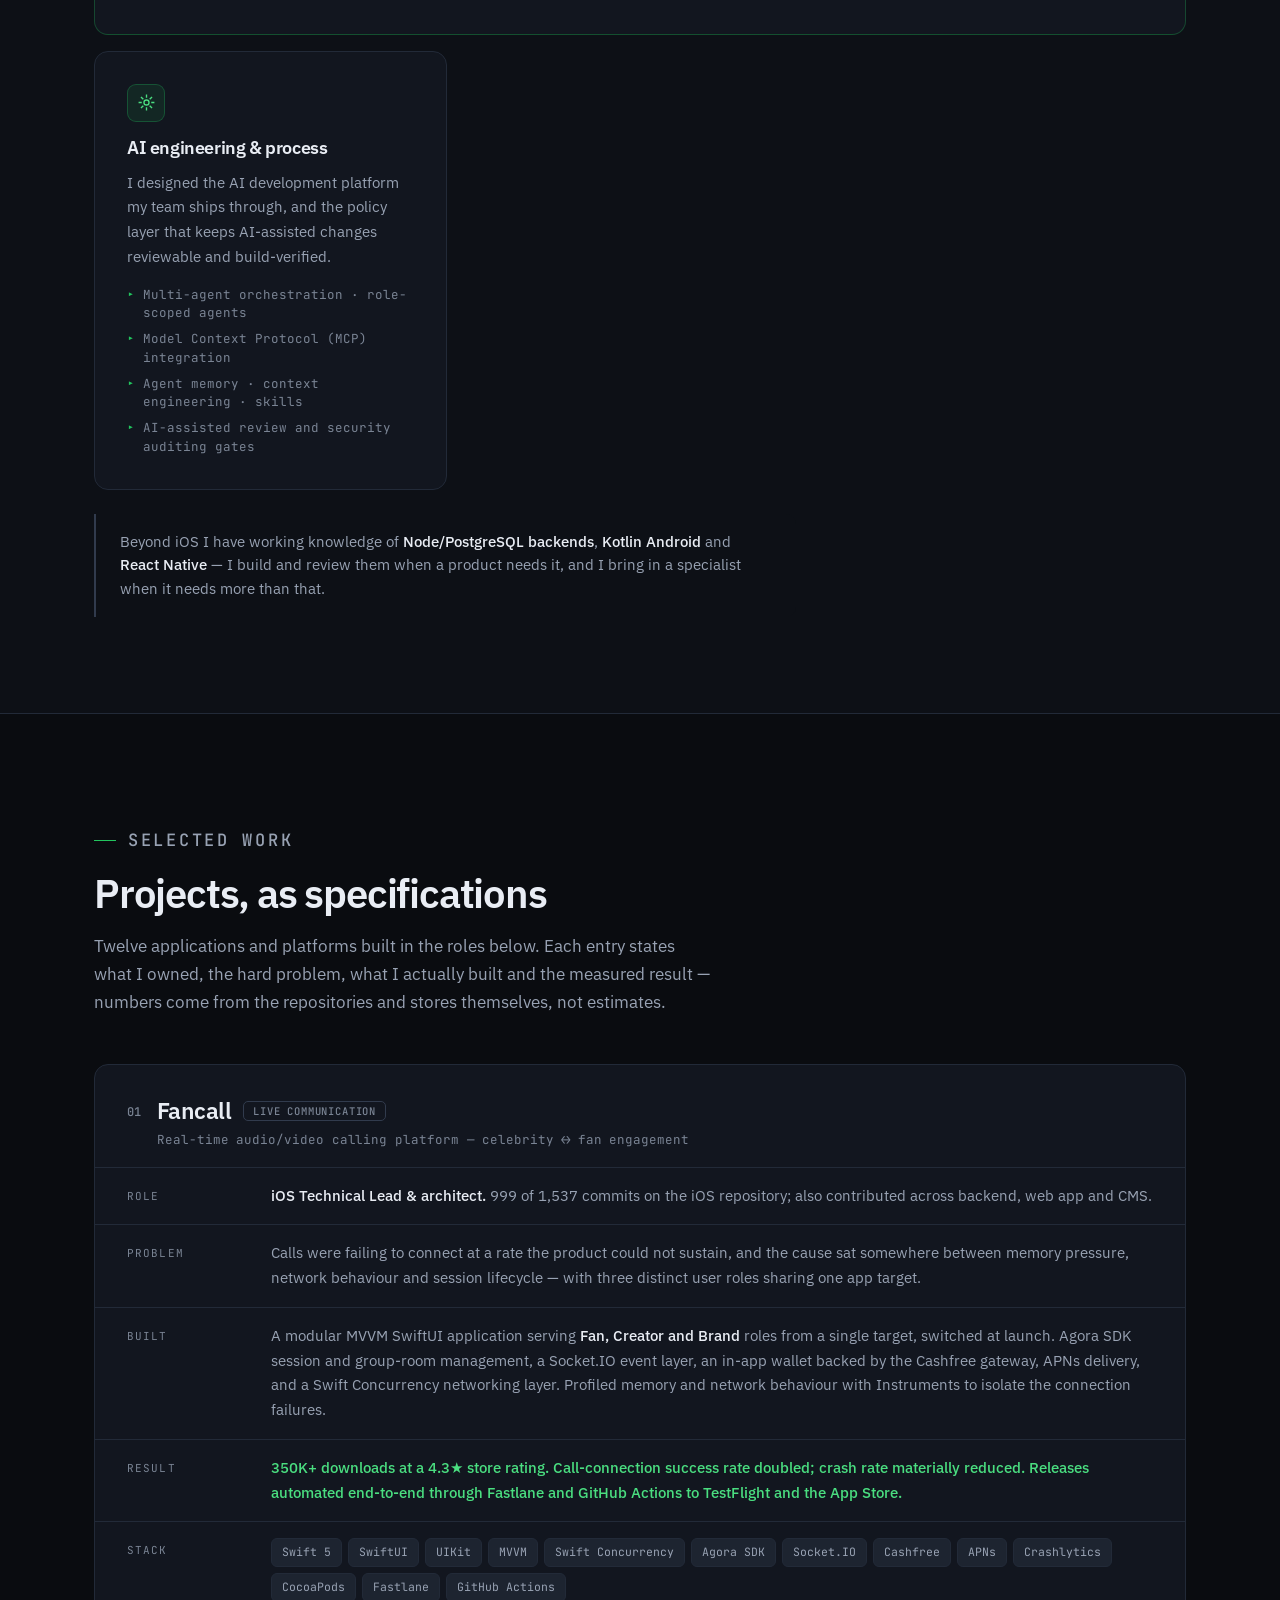
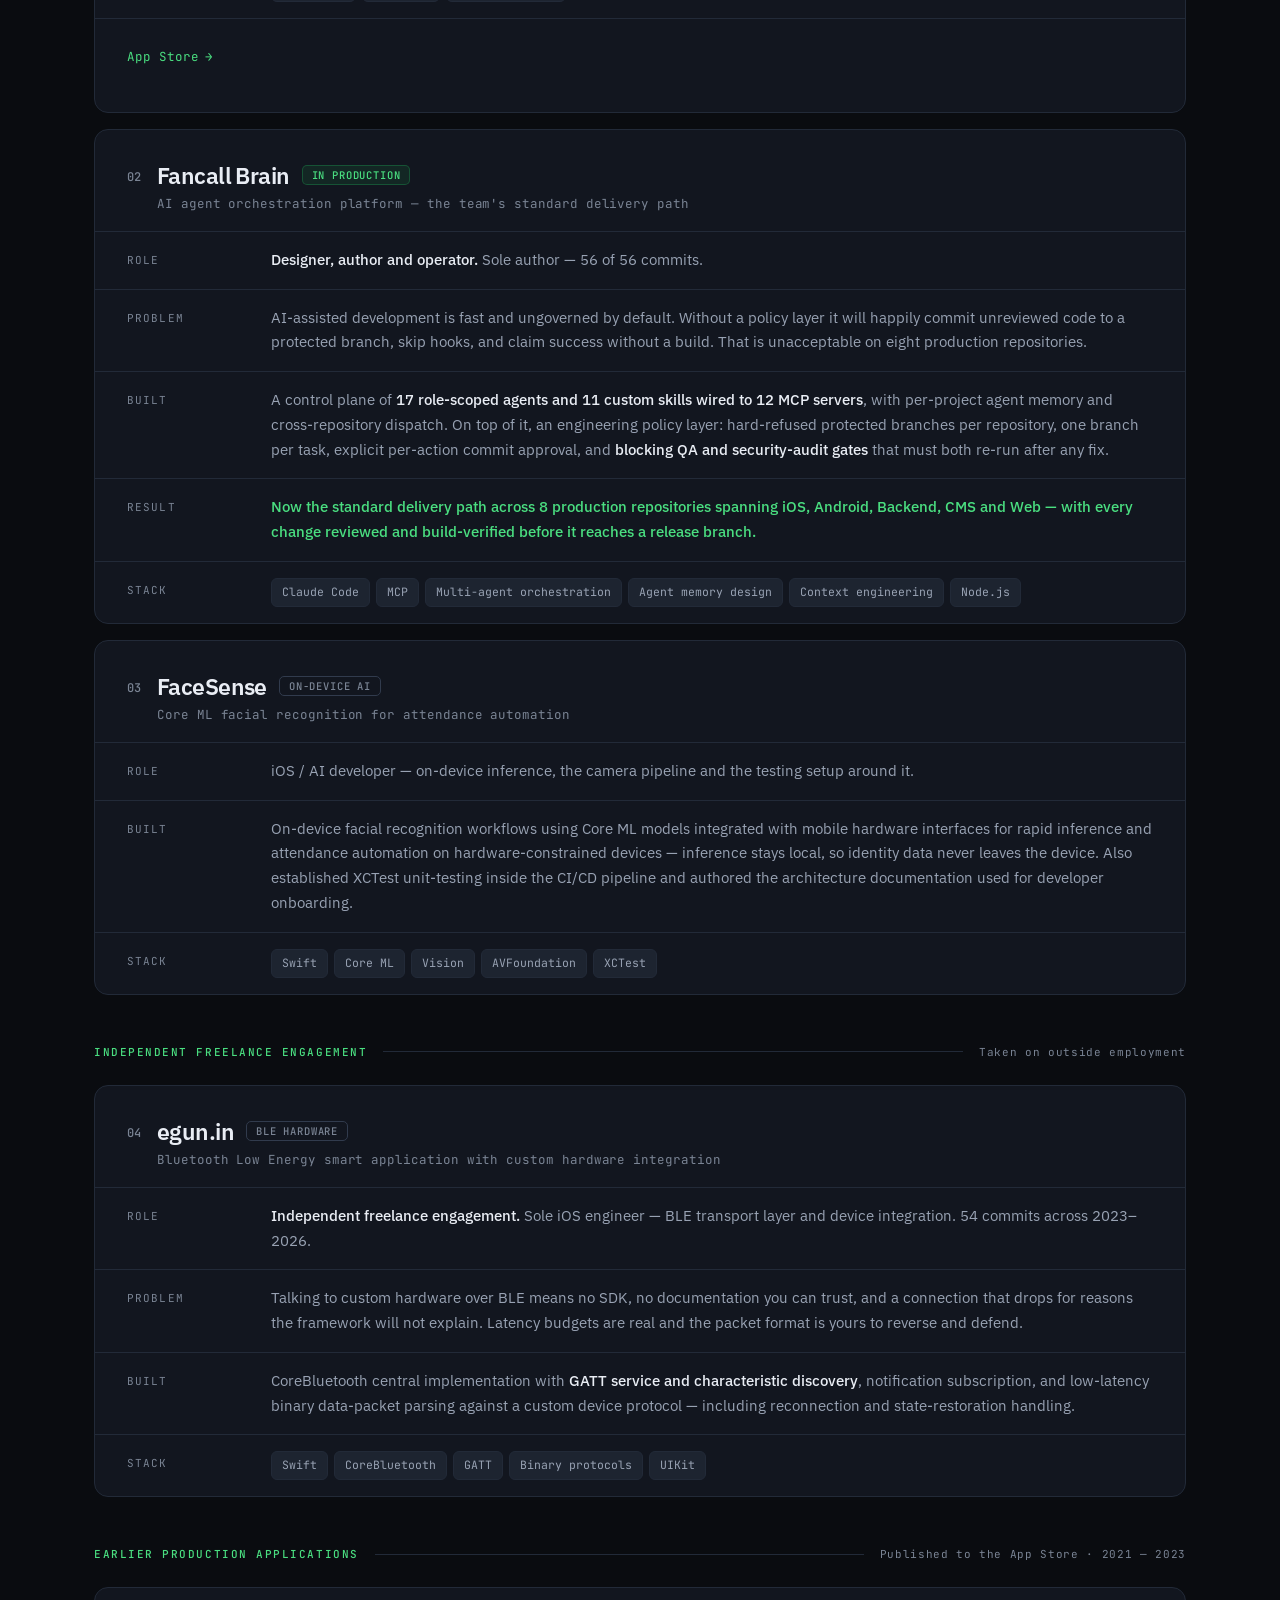
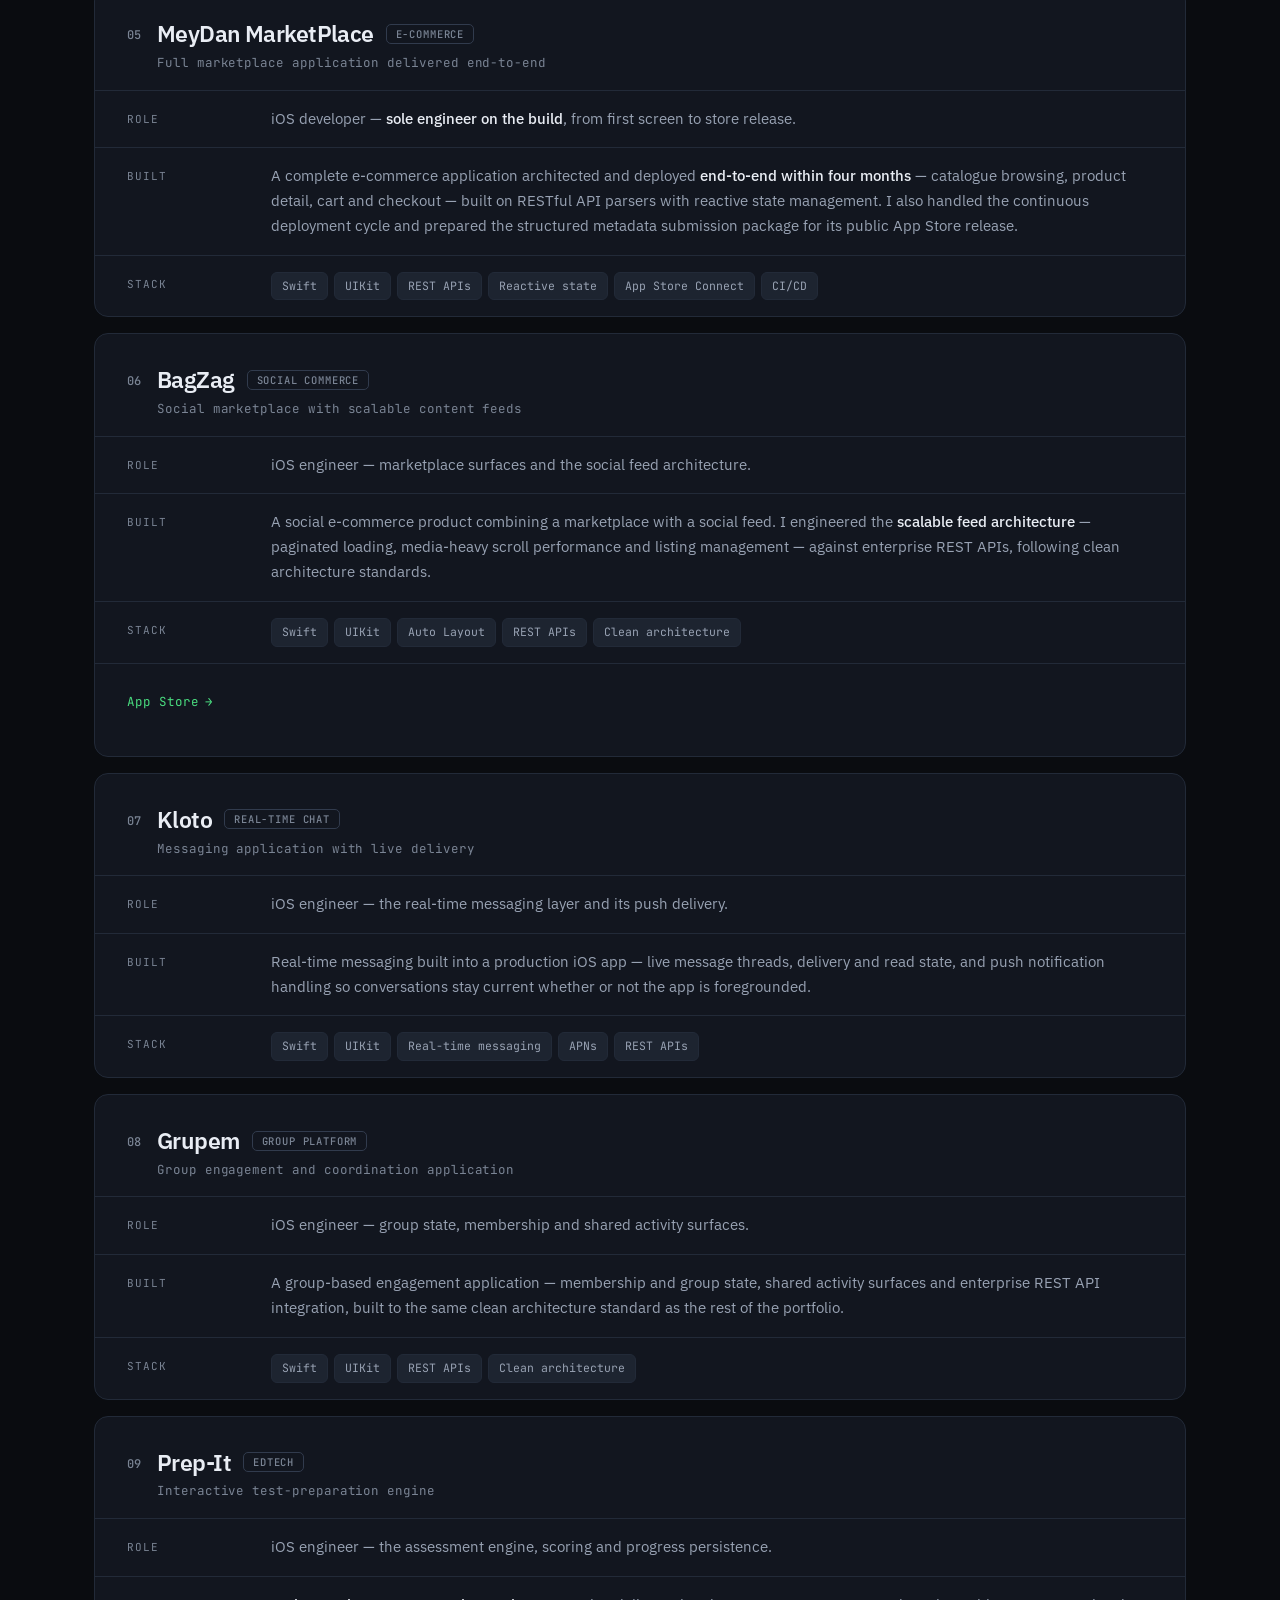
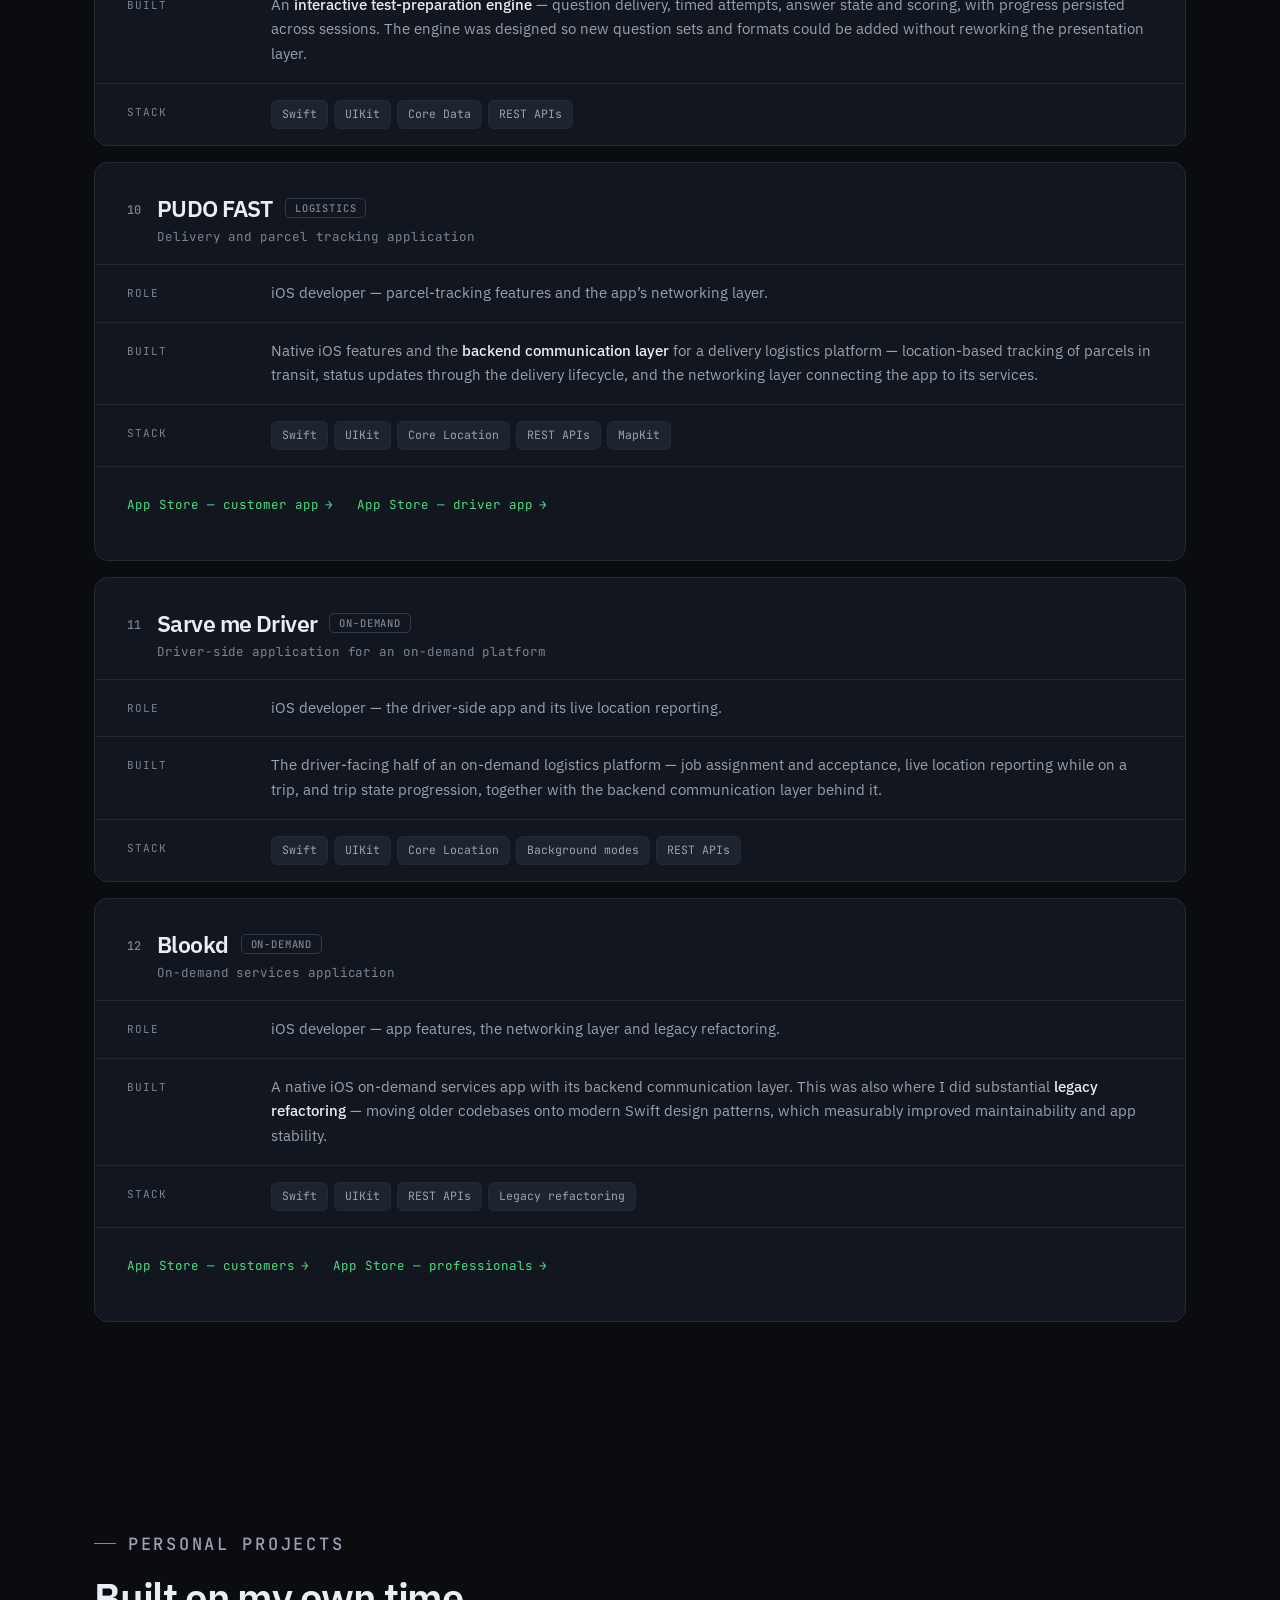
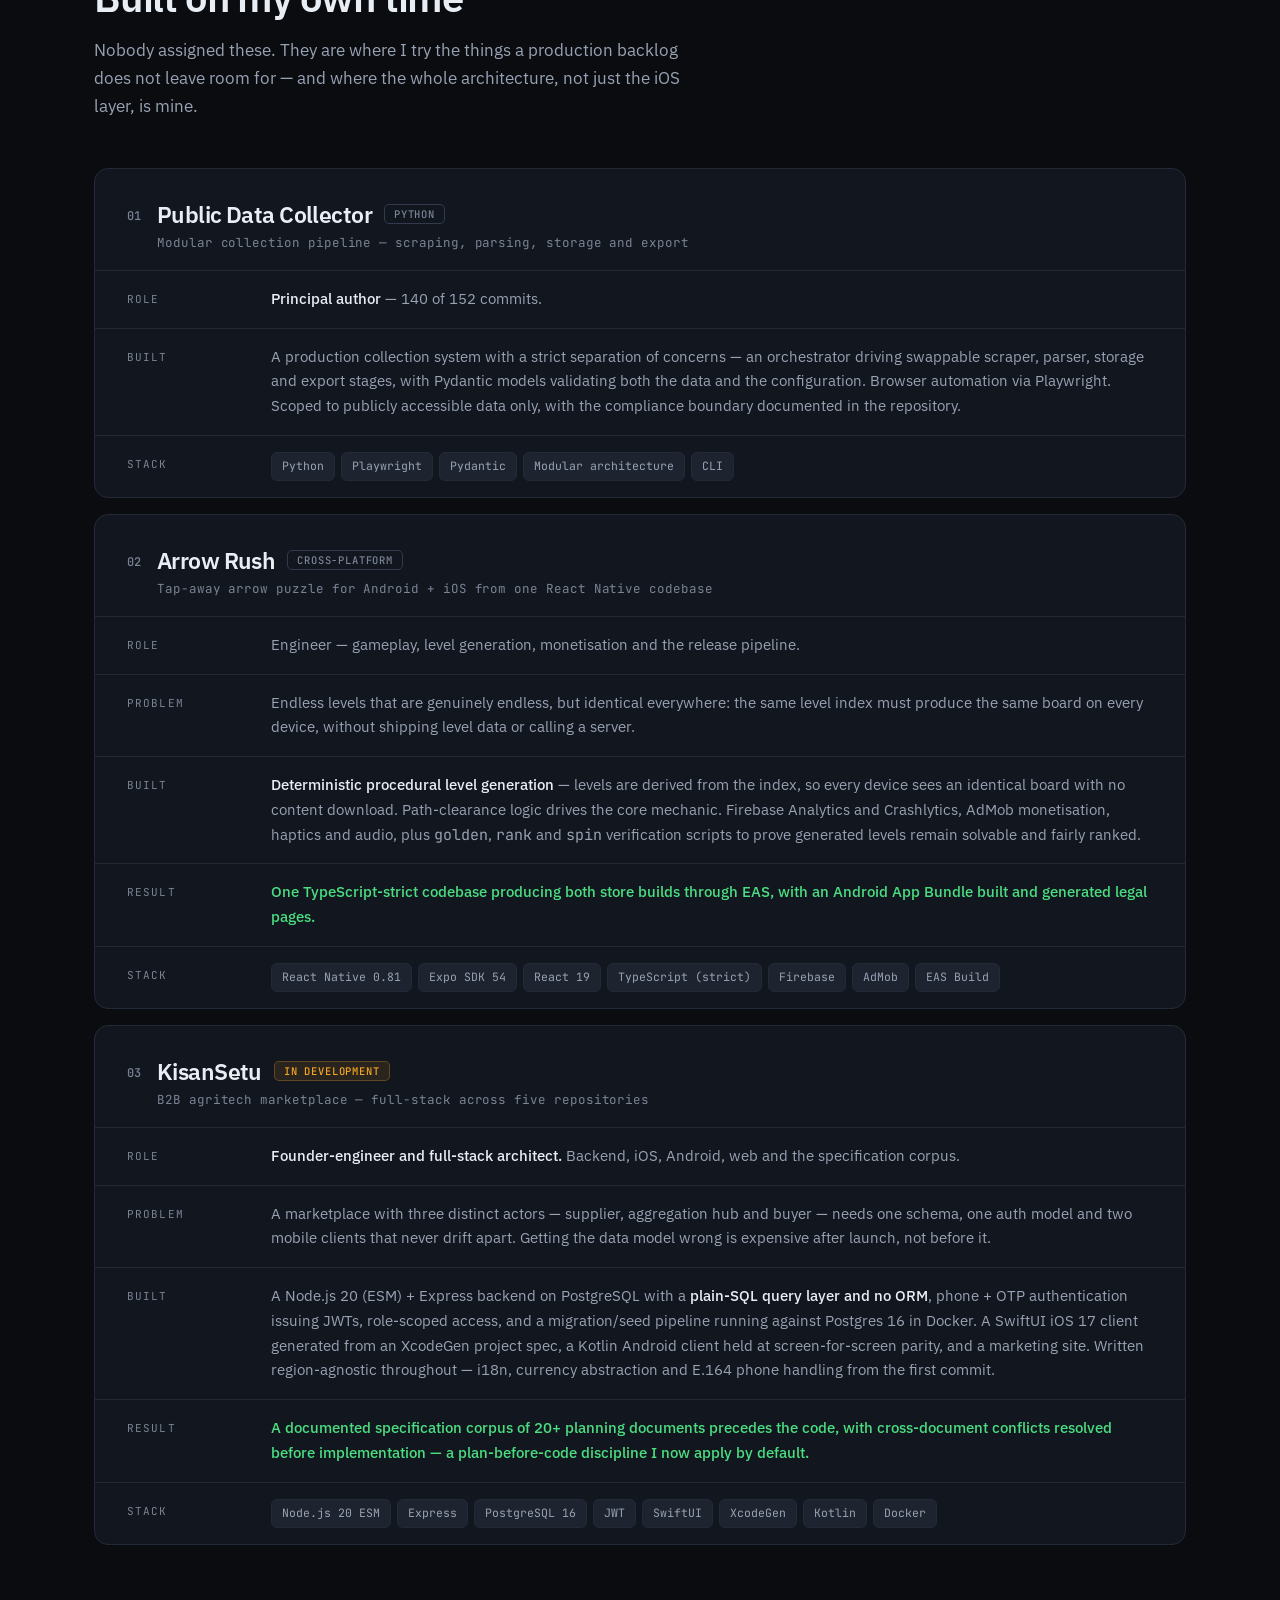
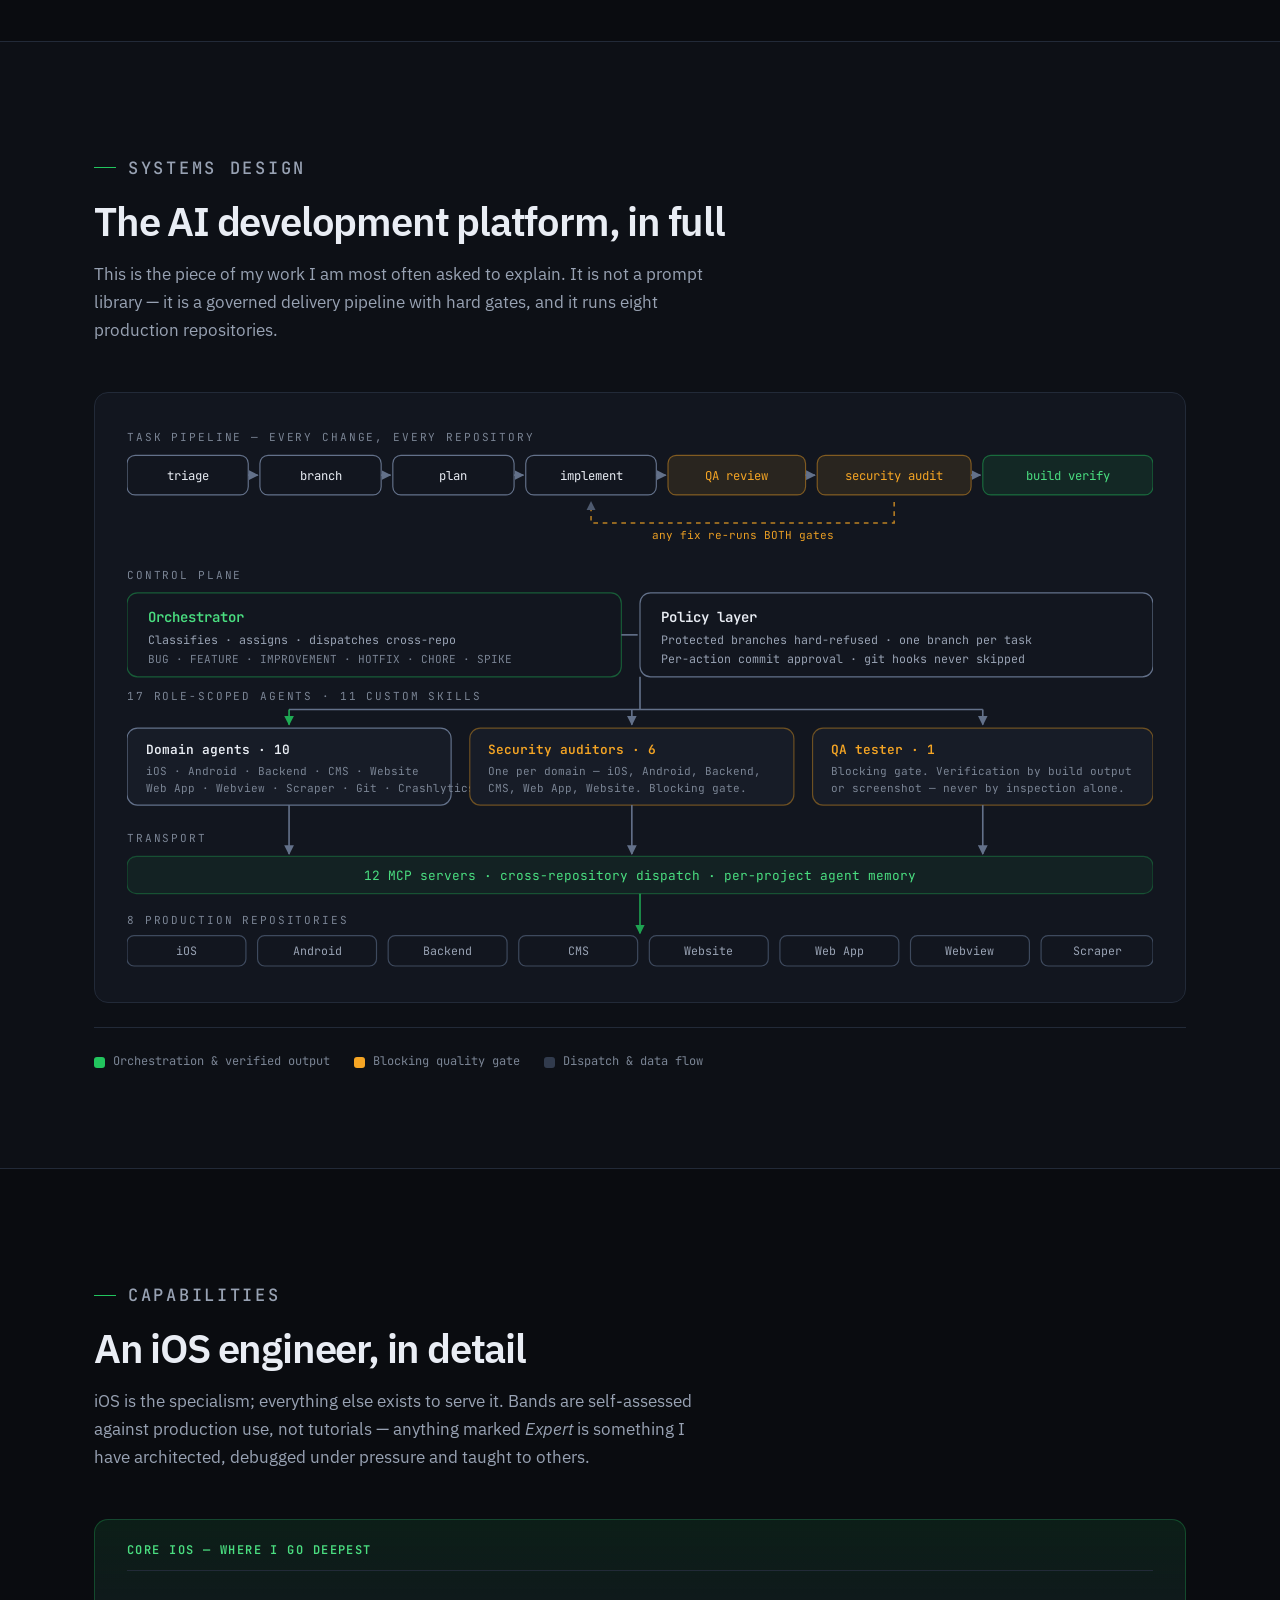
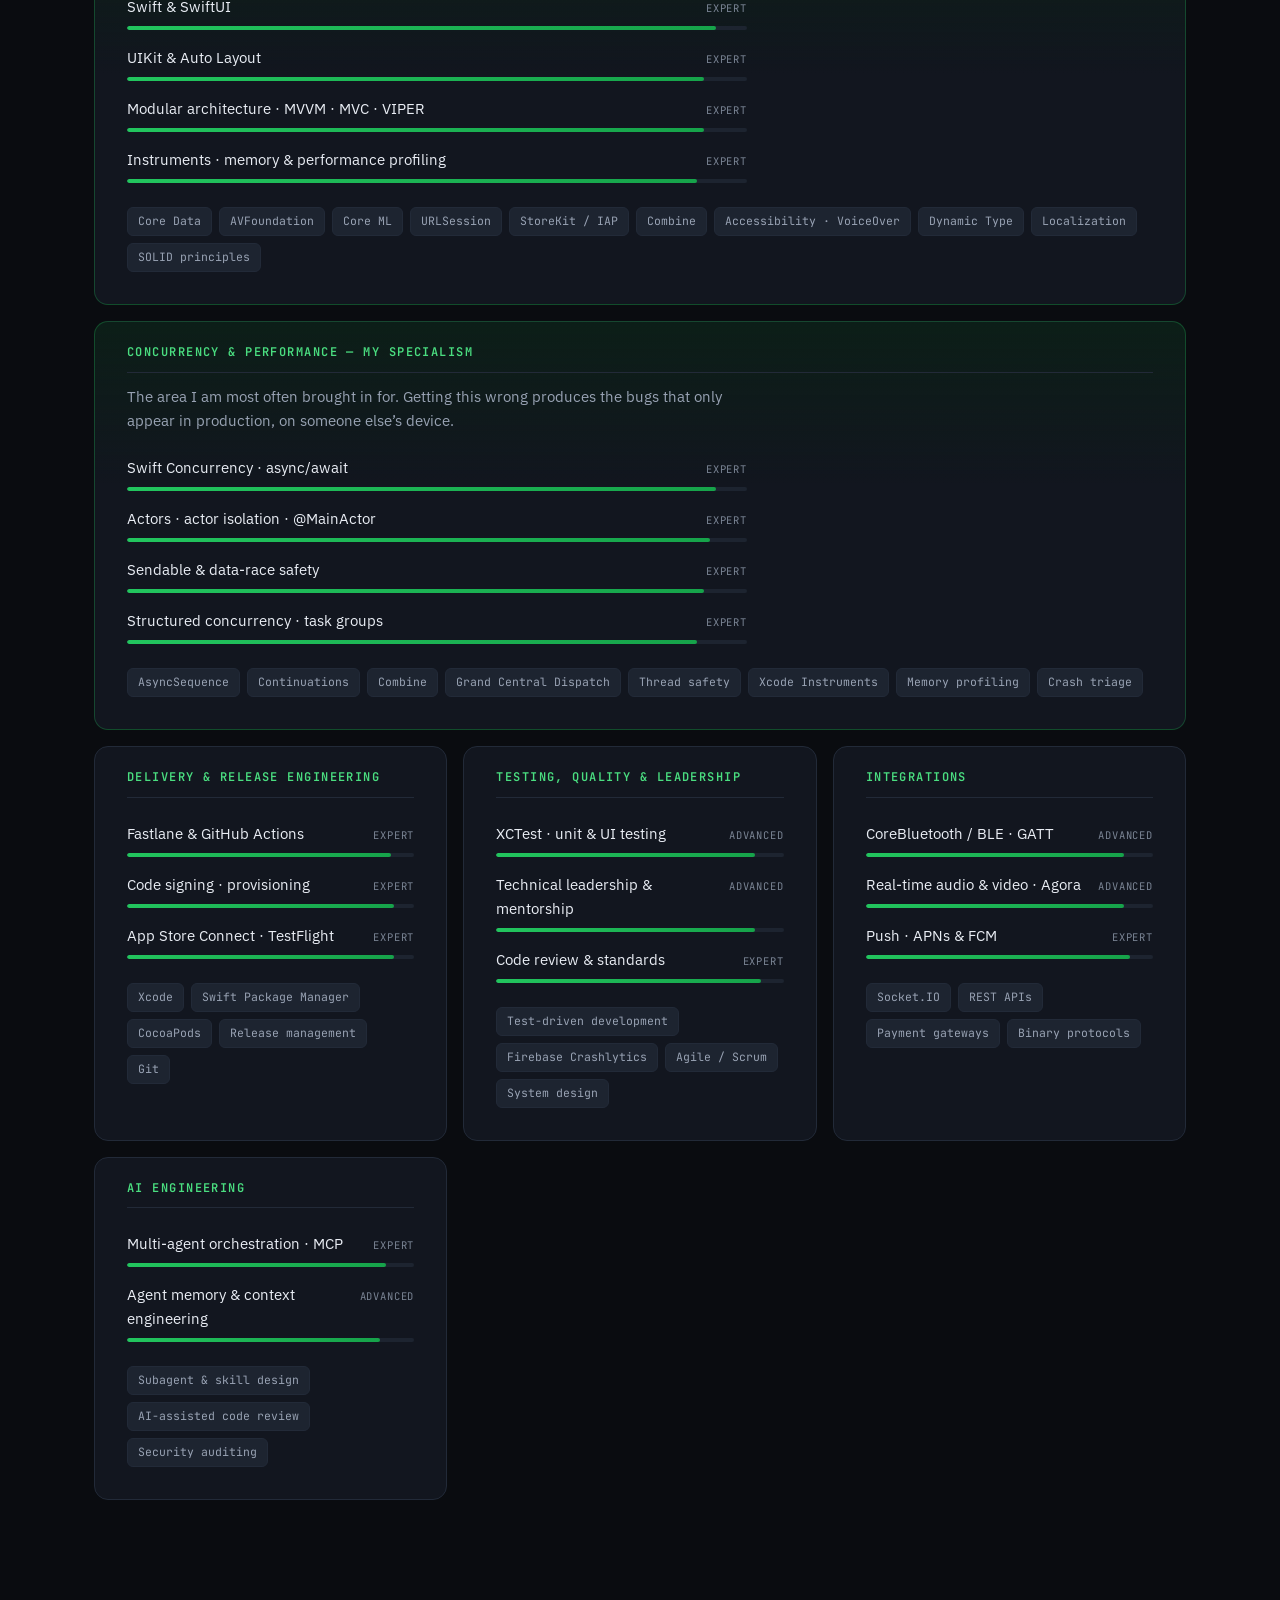
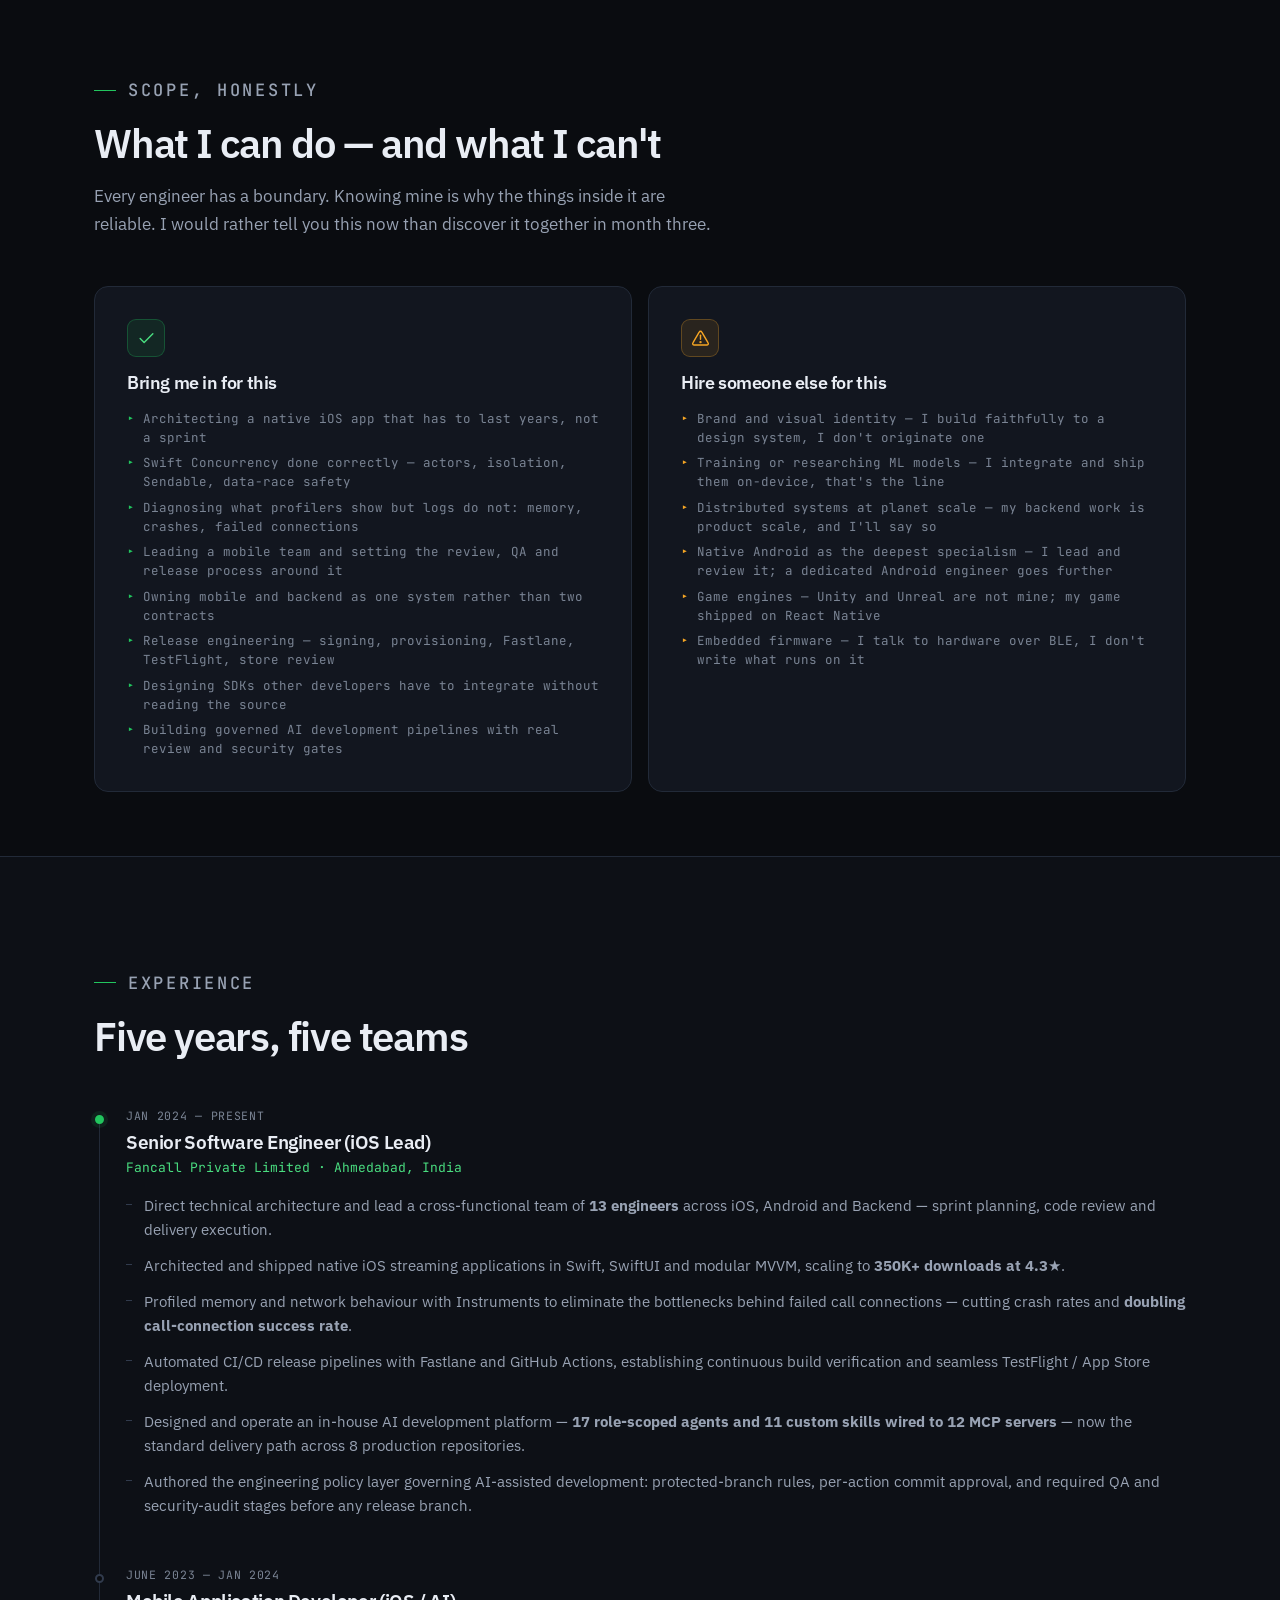
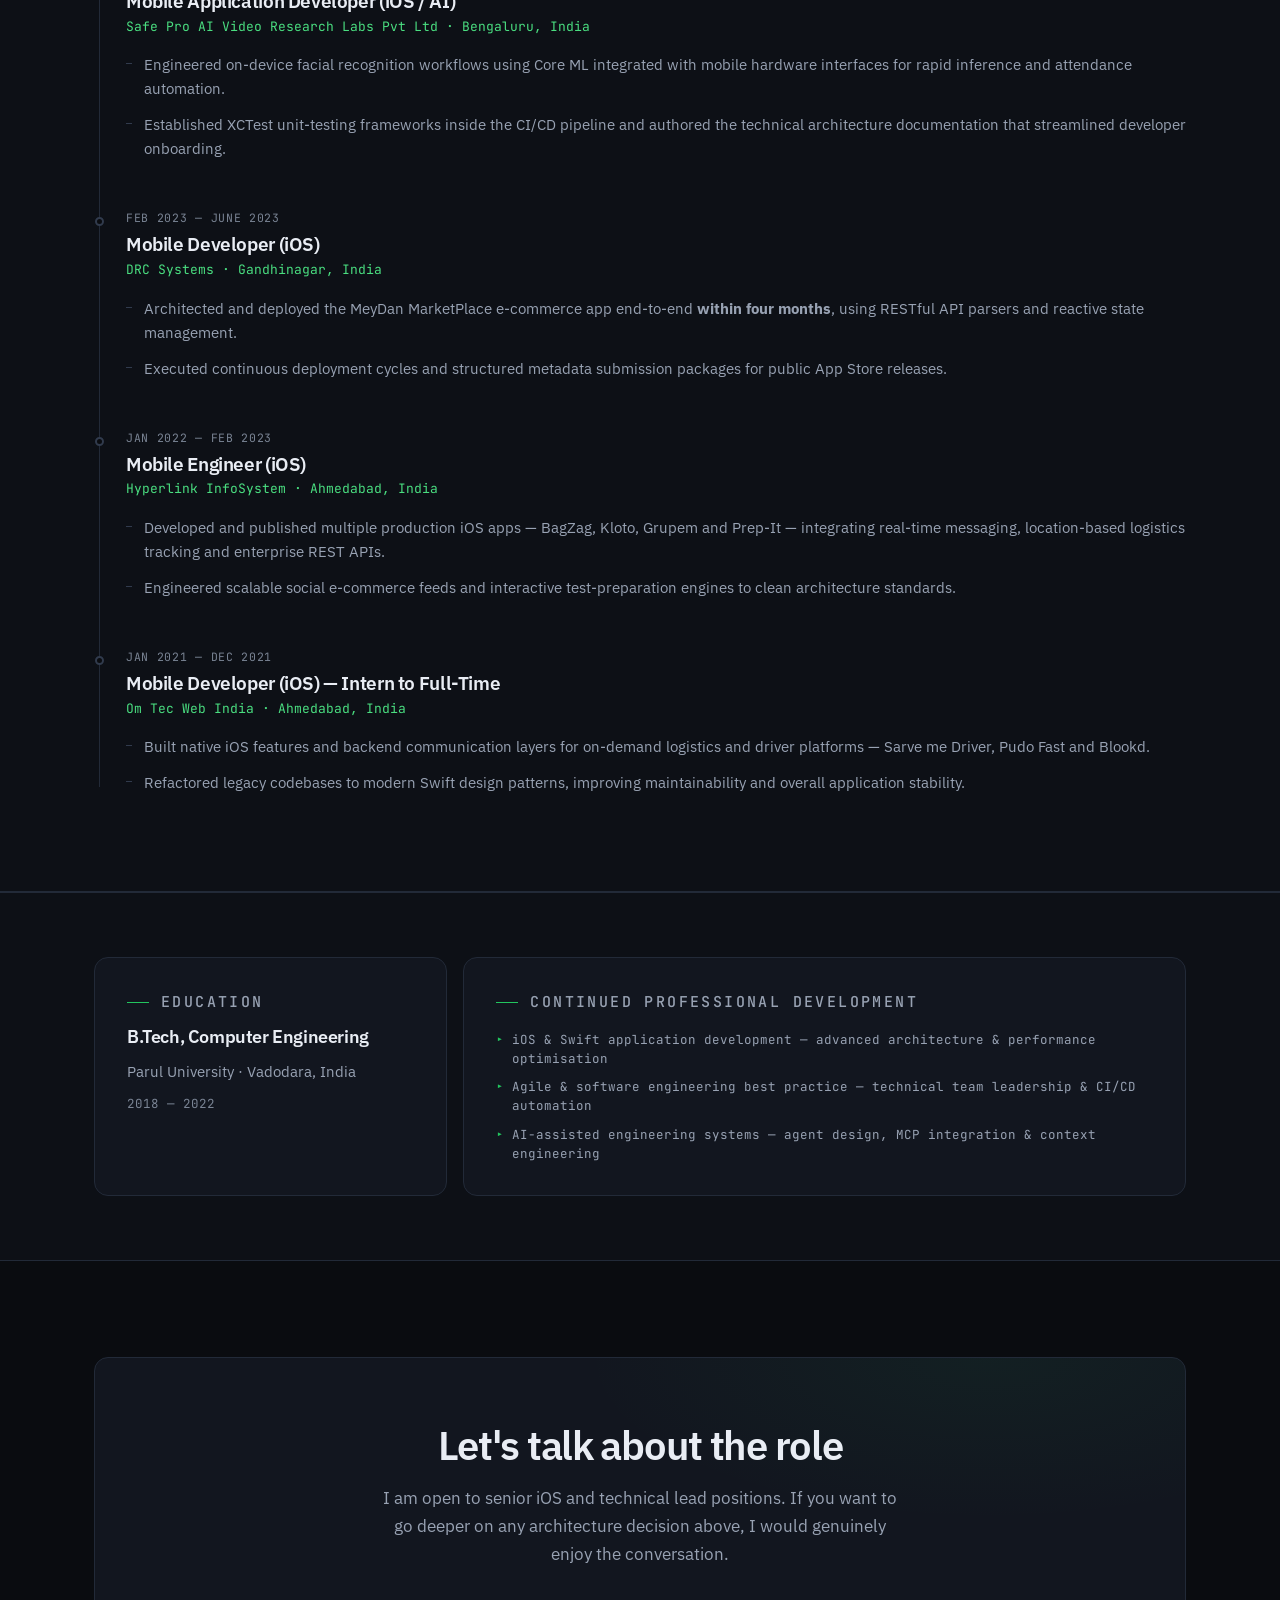
==== commit 1055c512: "Ship the correct resume; correct the custom-skill count to 11 The Download button now serves the res" ====
--- a/index.html
+++ b/index.html
@@ -252,7 +252,7 @@
         </div>
         <div class="spec">
           <div class="spec__k">Built</div>
-          <div class="spec__v">A control plane of <strong>17 role-scoped agents and 19 custom skills wired to 12 MCP servers</strong>, with per-project agent memory and cross-repository dispatch. On top of it, an engineering policy layer: hard-refused protected branches per repository, one branch per task, explicit per-action commit approval, and <strong>blocking QA and security-audit gates</strong> that must both re-run after any fix.</div>
+          <div class="spec__v">A control plane of <strong>17 role-scoped agents and 11 custom skills wired to 12 MCP servers</strong>, with per-project agent memory and cross-repository dispatch. On top of it, an engineering policy layer: hard-refused protected branches per repository, one branch per task, explicit per-action commit approval, and <strong>blocking QA and security-audit gates</strong> that must both re-run after any fix.</div>
         </div>
         <div class="spec spec--result">
           <div class="spec__k">Result</div>
@@ -694,7 +694,7 @@
           <path d="M424 180 H438" stroke="#63718A" stroke-width="1.4"/>
 
           <!-- ===== Agent layer ===== -->
-          <text x="0" y="236" fill="#7A8494" font-size="9.5" letter-spacing="1.6">17 ROLE-SCOPED AGENTS  ·  19 SKILLS</text>
+          <text x="0" y="236" fill="#7A8494" font-size="9.5" letter-spacing="1.6">17 ROLE-SCOPED AGENTS  ·  11 CUSTOM SKILLS</text>
 
           <!-- distribution bus: control plane fans out to the agent layer -->
           <path d="M440 216 V244" stroke="#63718A" stroke-width="1.4"/>
@@ -887,7 +887,7 @@
           <li>Architected and shipped native iOS streaming applications in Swift, SwiftUI and modular MVVM, scaling to <strong>350K+ downloads at 4.3★</strong>.</li>
           <li>Profiled memory and network behaviour with Instruments to eliminate the bottlenecks behind failed call connections — cutting crash rates and <strong>doubling call-connection success rate</strong>.</li>
           <li>Automated CI/CD release pipelines with Fastlane and GitHub Actions, establishing continuous build verification and seamless TestFlight / App Store deployment.</li>
-          <li>Designed and operate an in-house AI development platform — <strong>17 role-scoped agents and 19 skills wired to 12 MCP servers</strong> — now the standard delivery path across 8 production repositories.</li>
+          <li>Designed and operate an in-house AI development platform — <strong>17 role-scoped agents and 11 custom skills wired to 12 MCP servers</strong> — now the standard delivery path across 8 production repositories.</li>
           <li>Authored the engineering policy layer governing AI-assisted development: protected-branch rules, per-action commit approval, and required QA and security-audit stages before any release branch.</li>
         </ul>
       </article>
